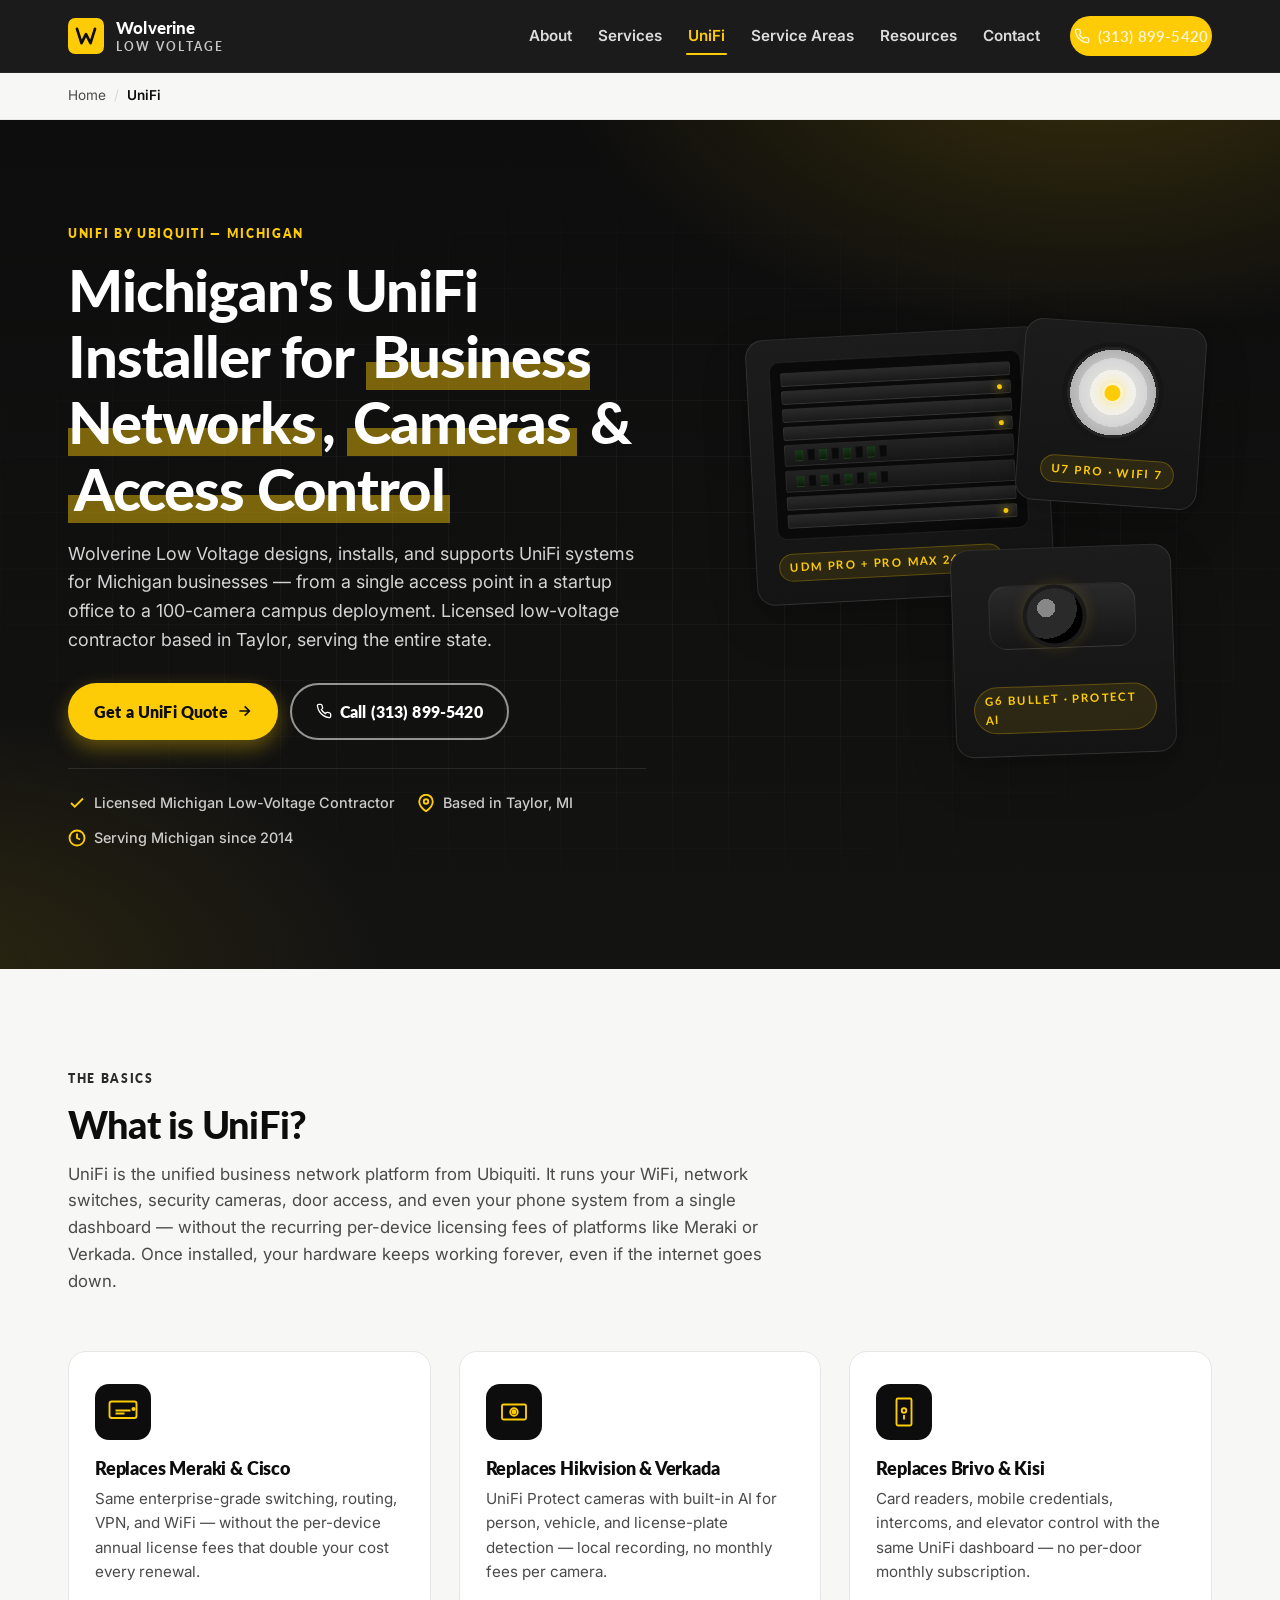
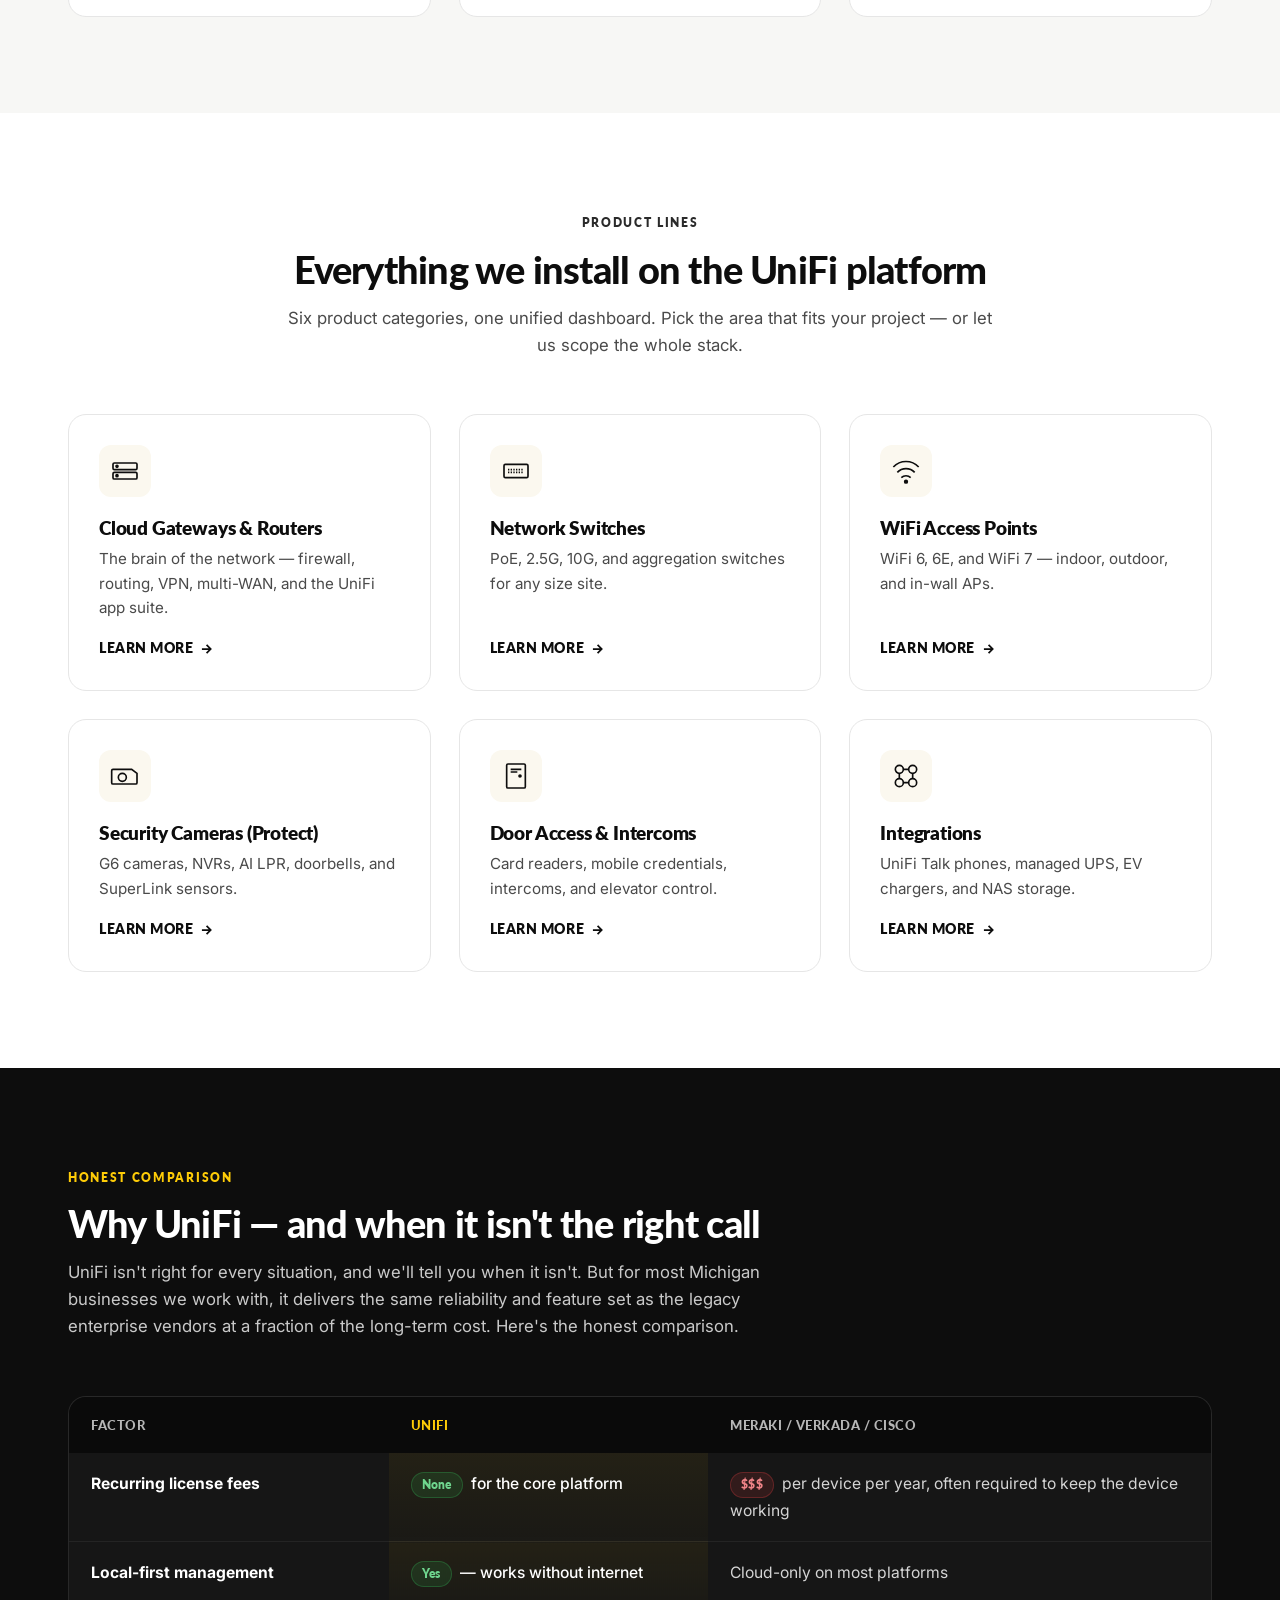
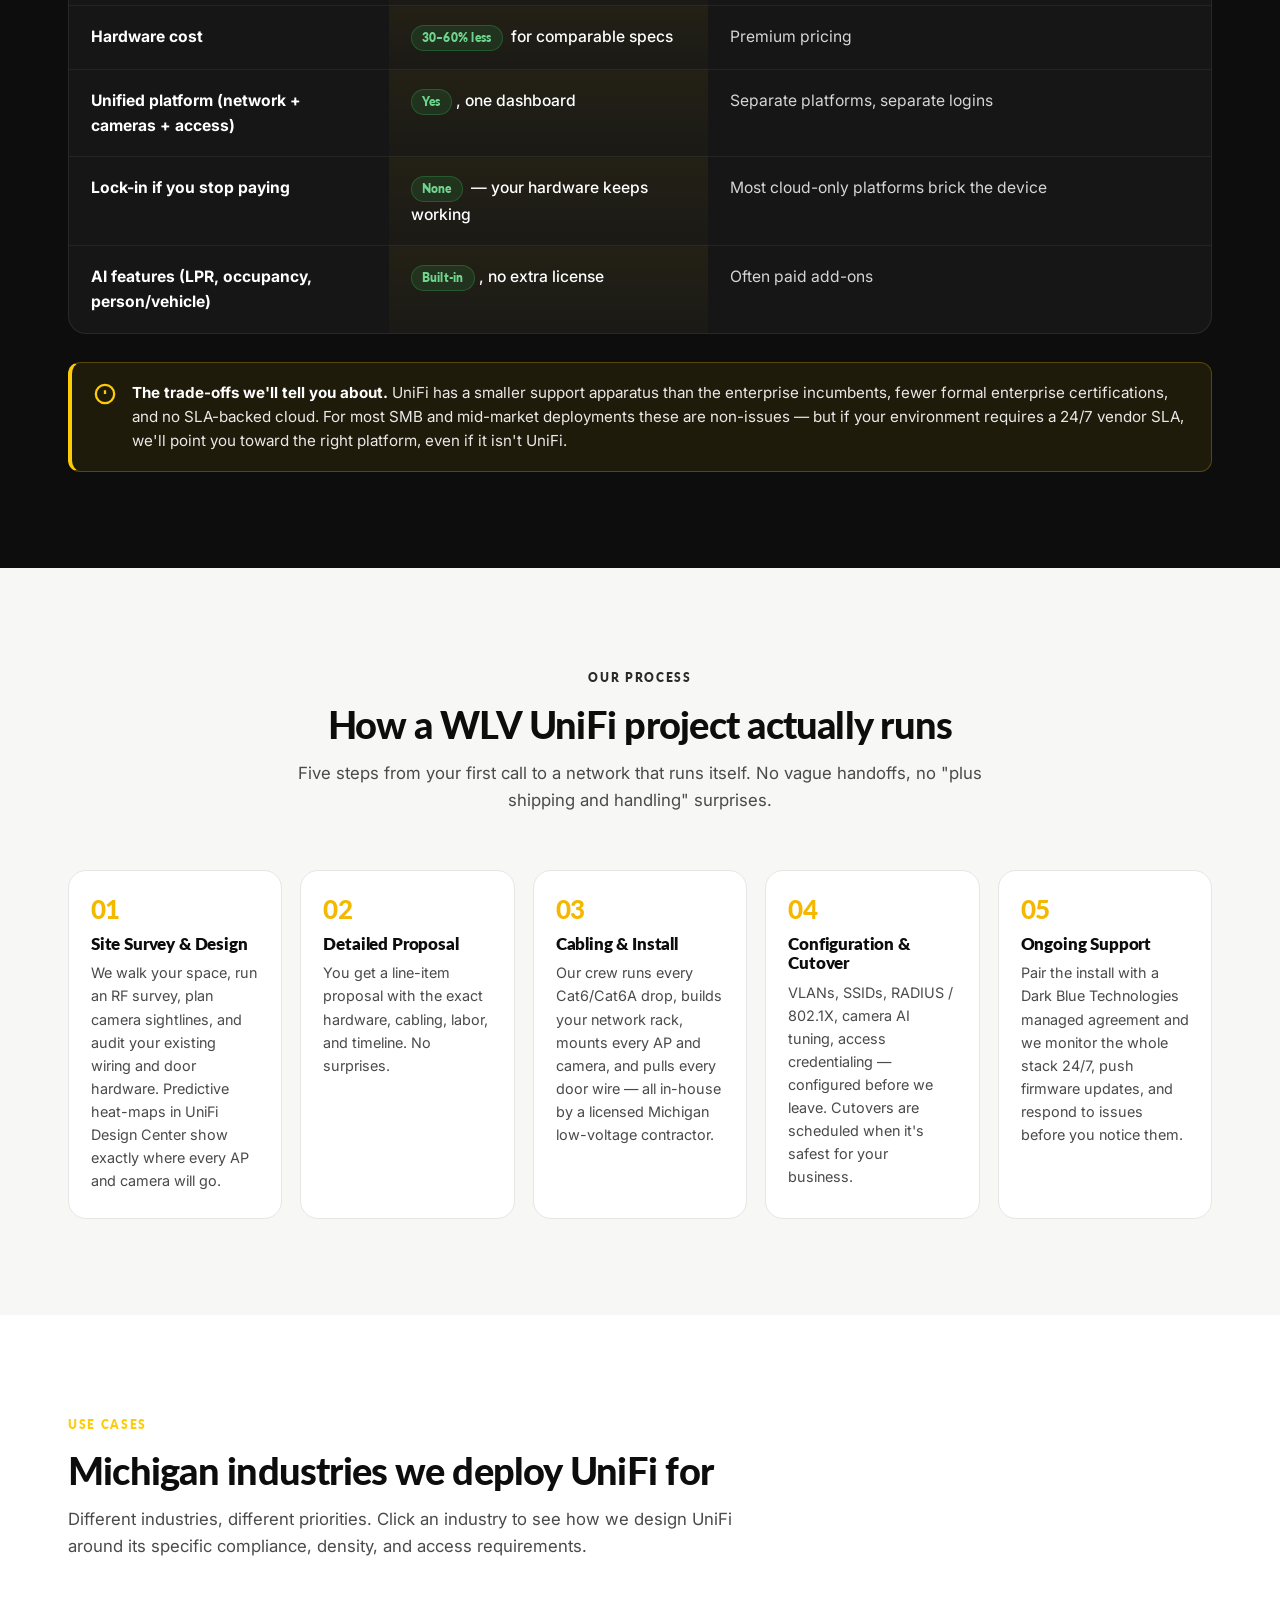
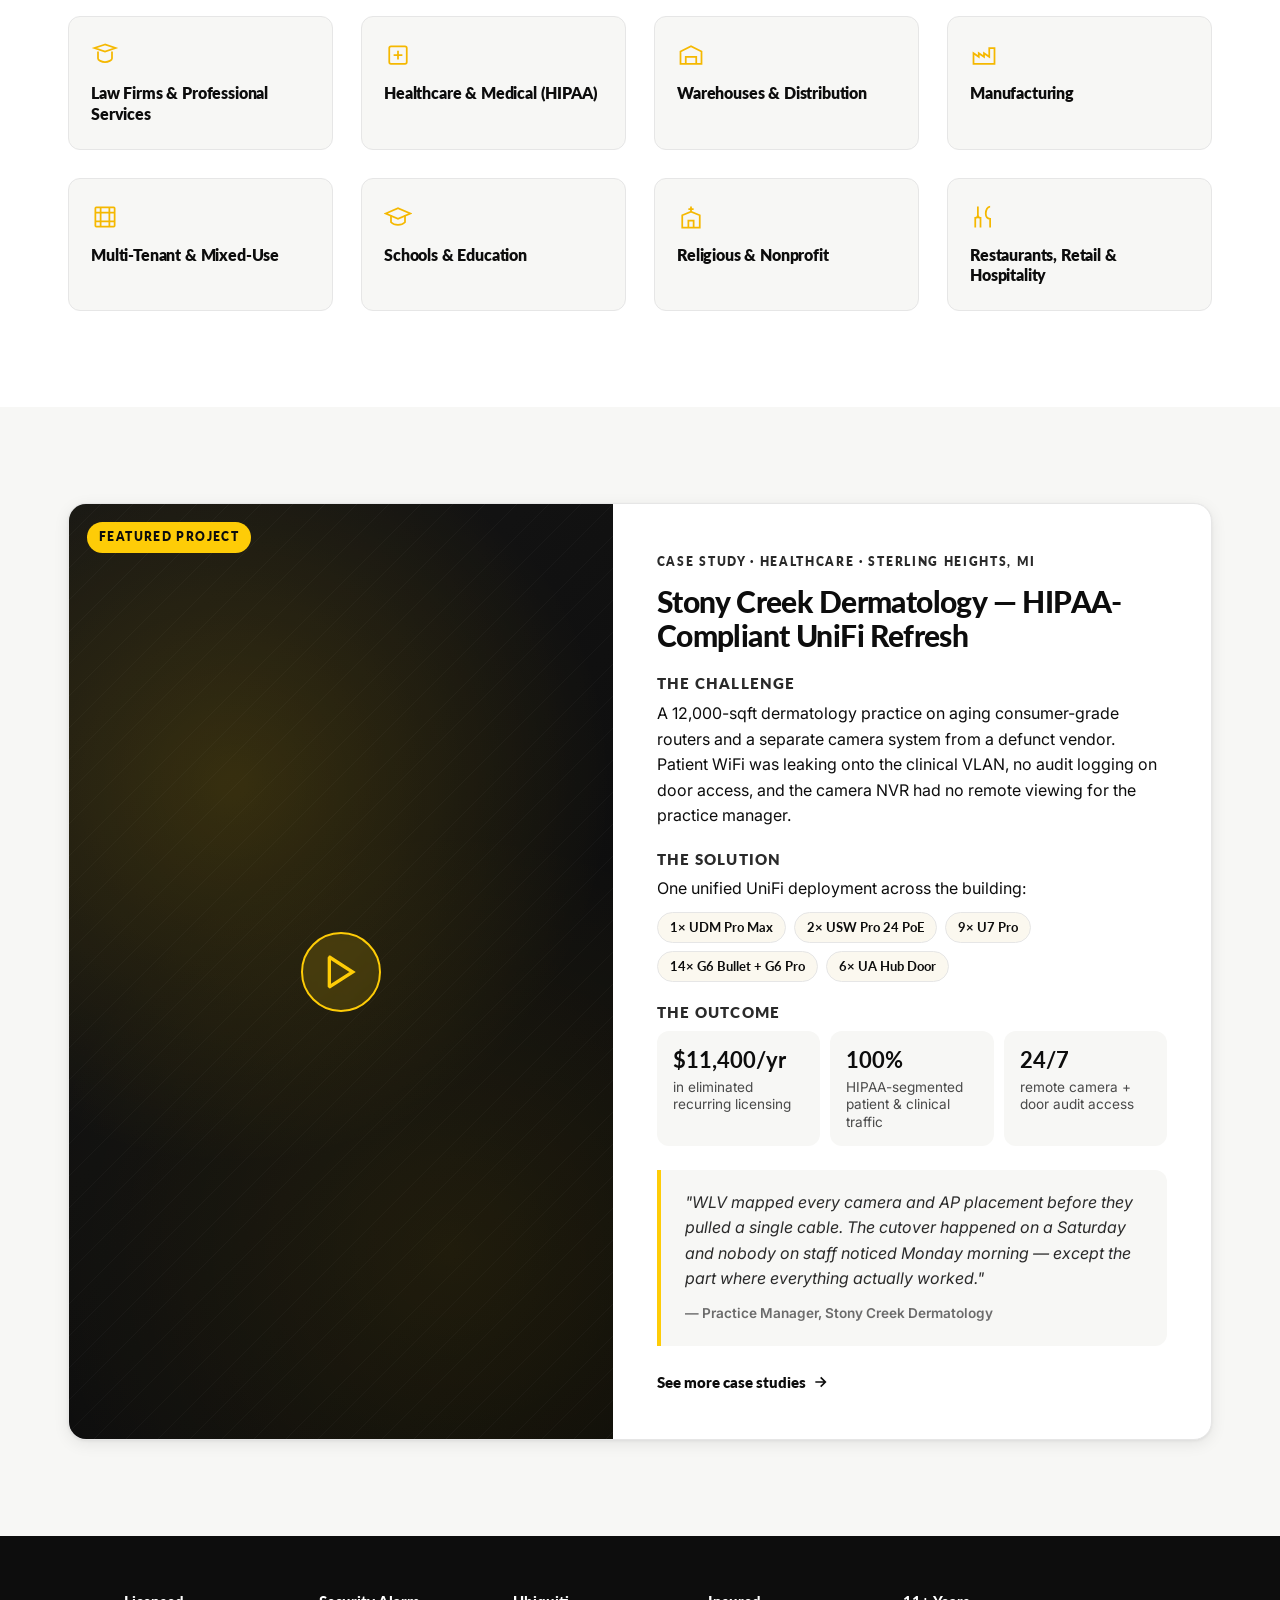
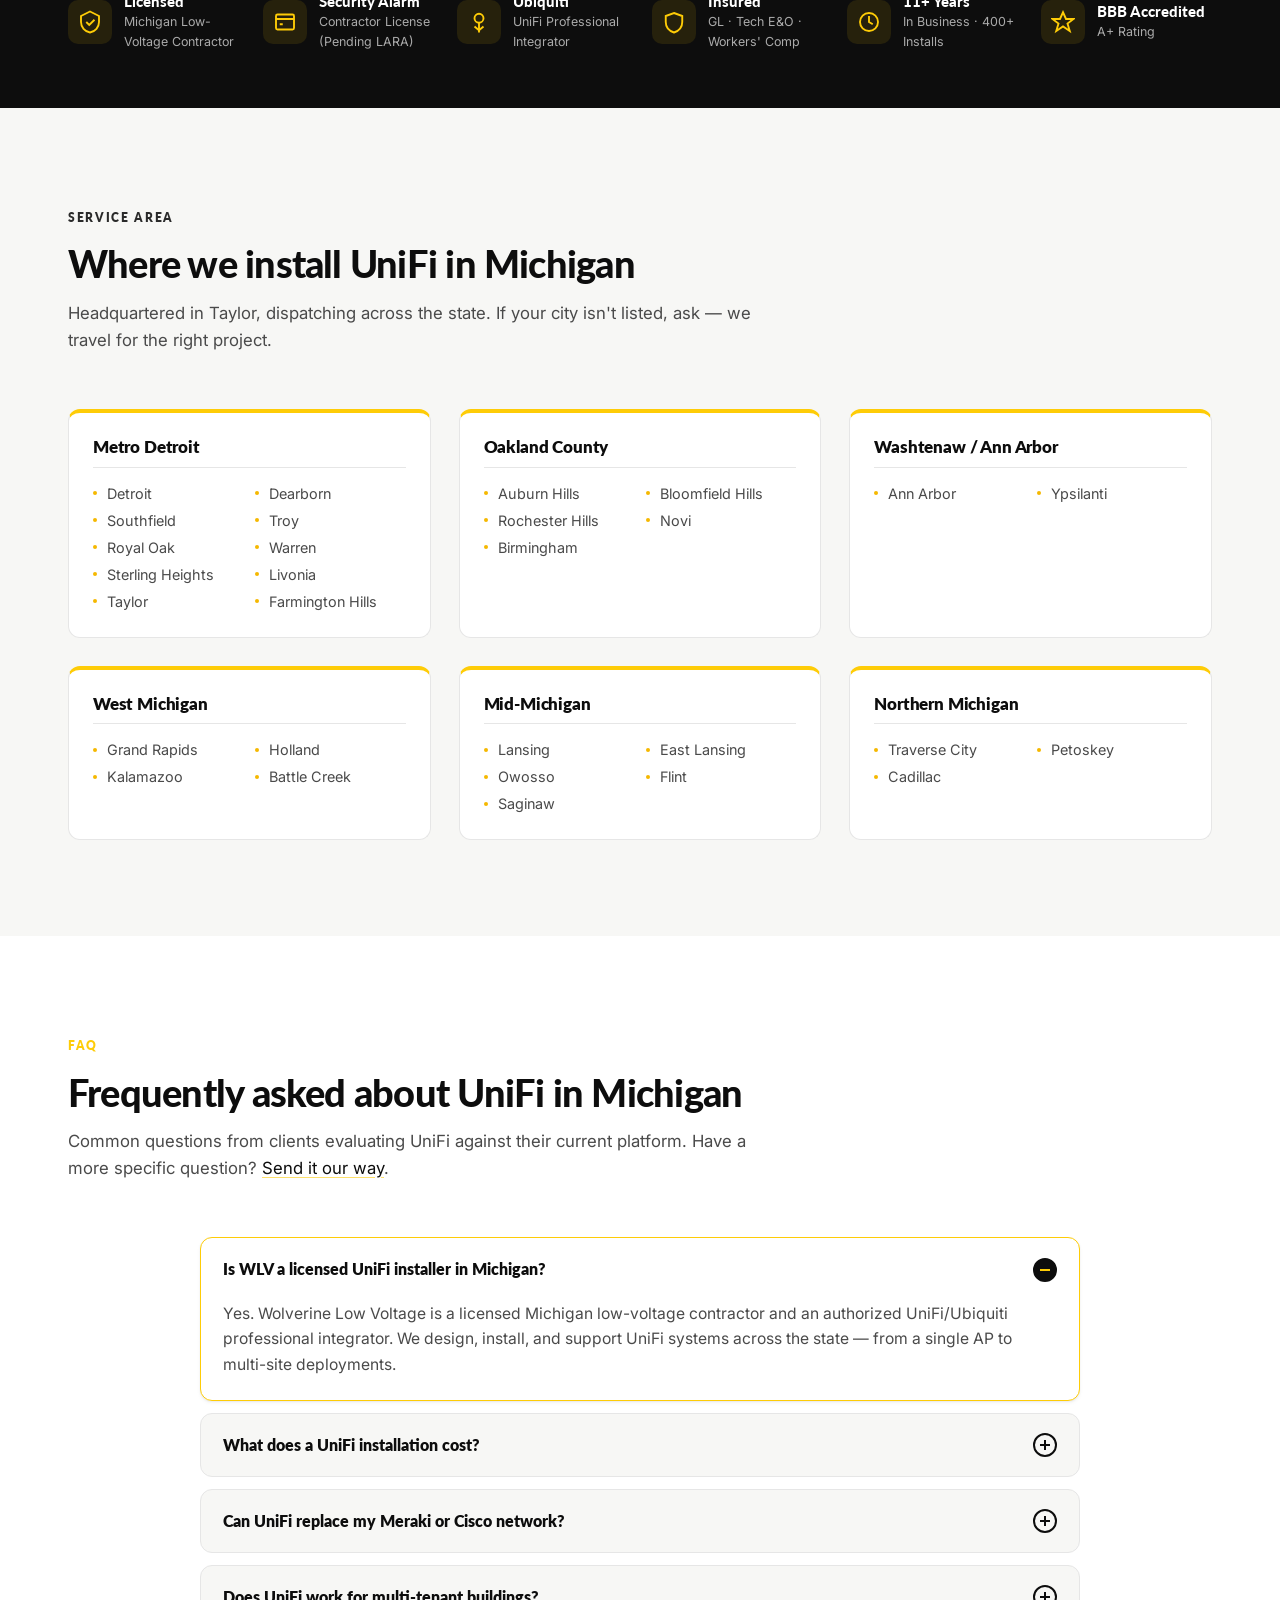
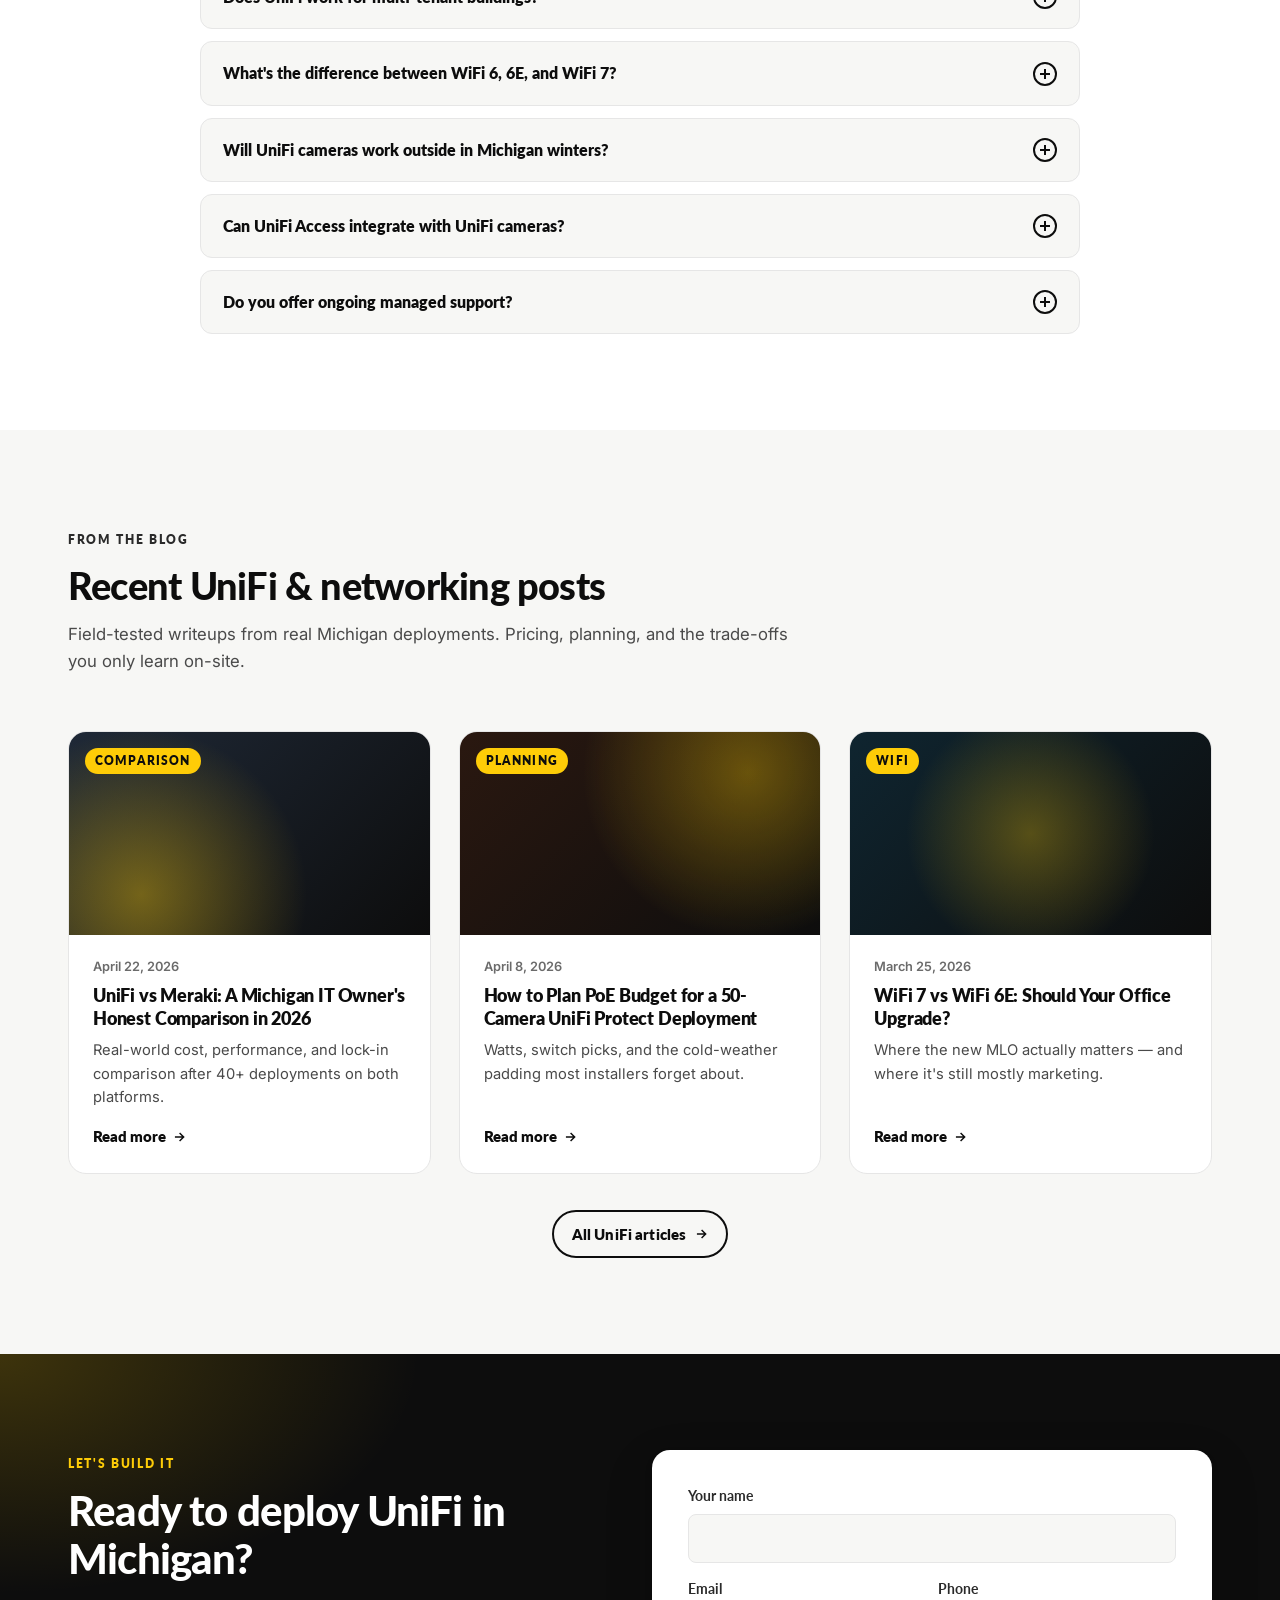
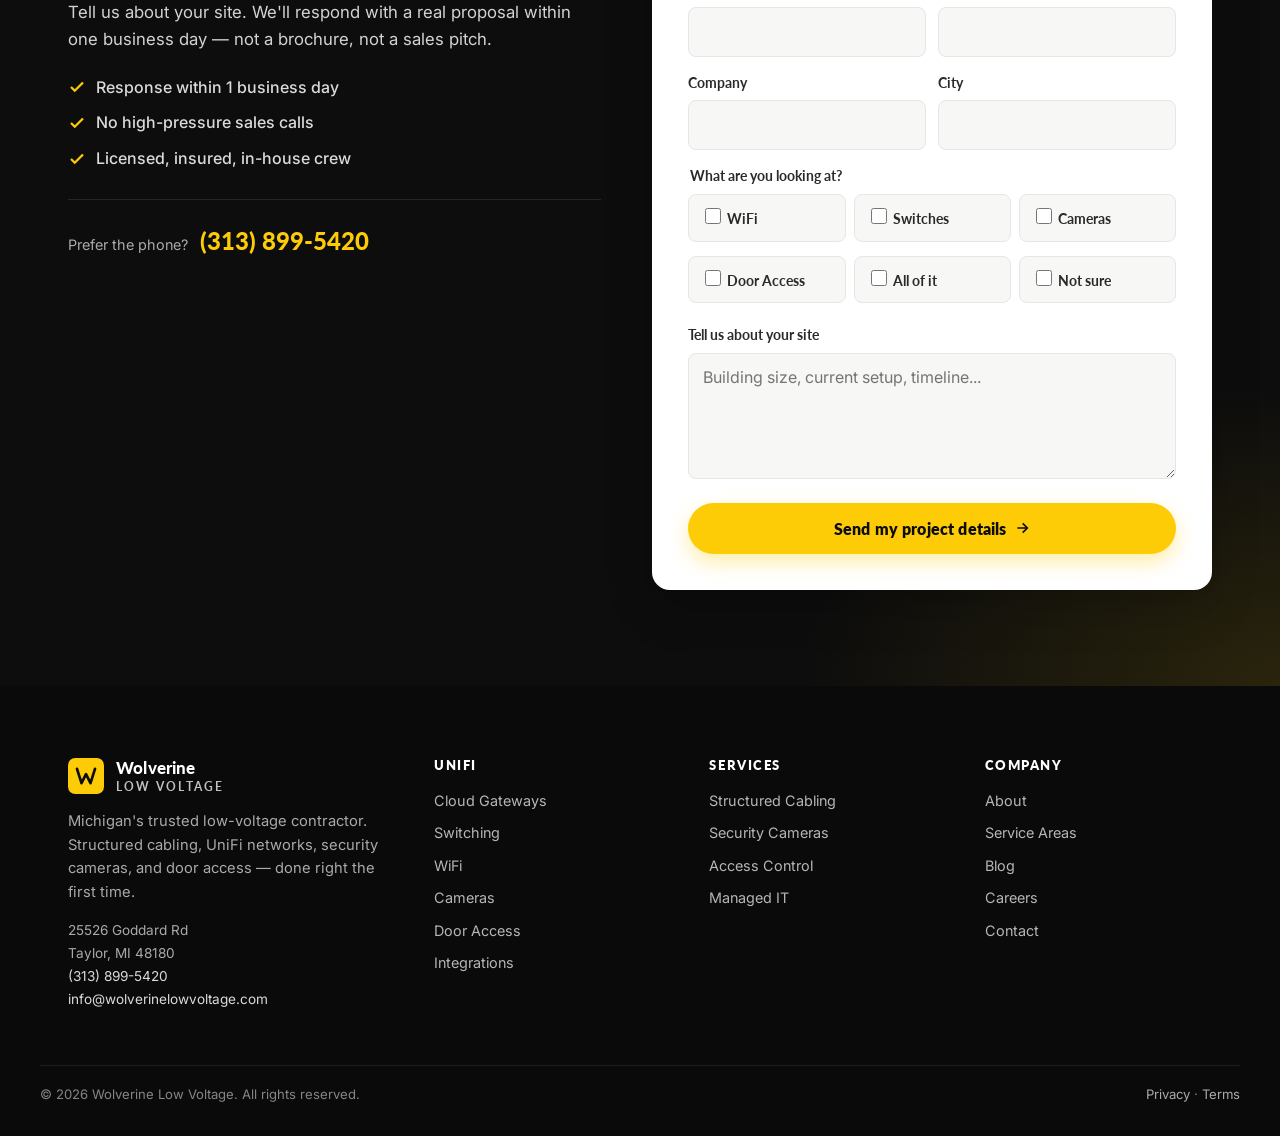
==== index.html @ 54f05508 "Initial commit: WLV UniFi hub page Static HTML/CSS/JS implementation of the /unifi/ hub page per Uni" ====
<!doctype html>
<html lang="en">
<head>
  <meta charset="utf-8" />
  <meta name="viewport" content="width=device-width, initial-scale=1" />
  <title>UniFi Installer in Michigan | Wolverine Low Voltage</title>
  <meta name="description" content="Licensed Michigan UniFi installer for business WiFi, network switches, security cameras, and door access. Design, install, and support across Detroit, Ann Arbor & beyond." />
  <link rel="canonical" href="https://wolverinelowvoltage.com/unifi/" />

  <meta property="og:title" content="UniFi Installer in Michigan | Wolverine Low Voltage" />
  <meta property="og:description" content="Licensed Michigan UniFi installer. Design, install, and support across the state." />
  <meta property="og:type" content="website" />
  <meta property="og:url" content="https://wolverinelowvoltage.com/unifi/" />
  <meta property="og:image" content="https://wolverinelowvoltage.com/unifi/assets/og-image.jpg" />

  <link rel="preconnect" href="https://fonts.googleapis.com" />
  <link rel="preconnect" href="https://fonts.gstatic.com" crossorigin />
  <link href="https://fonts.googleapis.com/css2?family=Lato:wght@400;700;900&family=Inter:wght@400;500;600;700&display=swap" rel="stylesheet" />

  <link rel="stylesheet" href="styles.css" />

  <!-- JSON-LD: LocalBusiness -->
  <script type="application/ld+json">
  {
    "@context": "https://schema.org",
    "@type": "Electrician",
    "name": "Wolverine Low Voltage",
    "image": "https://wolverinelowvoltage.com/unifi/assets/og-image.jpg",
    "url": "https://wolverinelowvoltage.com/unifi/",
    "telephone": "+1-313-899-5420",
    "priceRange": "$$",
    "address": {
      "@type": "PostalAddress",
      "streetAddress": "25526 Goddard Rd",
      "addressLocality": "Taylor",
      "addressRegion": "MI",
      "postalCode": "48180",
      "addressCountry": "US"
    },
    "areaServed": {
      "@type": "State",
      "name": "Michigan"
    },
    "openingHoursSpecification": [{
      "@type": "OpeningHoursSpecification",
      "dayOfWeek": ["Monday","Tuesday","Wednesday","Thursday","Friday"],
      "opens": "09:00",
      "closes": "17:00"
    }],
    "sameAs": [
      "https://www.facebook.com/wolverinelowvoltage",
      "https://www.linkedin.com/company/wolverine-low-voltage"
    ]
  }
  </script>

  <!-- JSON-LD: Service -->
  <script type="application/ld+json">
  {
    "@context": "https://schema.org",
    "@type": "Service",
    "serviceType": "UniFi Network Installation",
    "provider": { "@type": "Electrician", "name": "Wolverine Low Voltage" },
    "areaServed": { "@type": "State", "name": "Michigan" },
    "description": "Design, installation, and support of Ubiquiti UniFi networks, cameras, and door access for Michigan businesses."
  }
  </script>

  <!-- JSON-LD: BreadcrumbList -->
  <script type="application/ld+json">
  {
    "@context": "https://schema.org",
    "@type": "BreadcrumbList",
    "itemListElement": [
      { "@type": "ListItem", "position": 1, "name": "Home", "item": "https://wolverinelowvoltage.com/" },
      { "@type": "ListItem", "position": 2, "name": "UniFi", "item": "https://wolverinelowvoltage.com/unifi/" }
    ]
  }
  </script>

  <!-- JSON-LD: FAQPage -->
  <script type="application/ld+json">
  {
    "@context": "https://schema.org",
    "@type": "FAQPage",
    "mainEntity": [
      {
        "@type": "Question",
        "name": "Is WLV a licensed UniFi installer in Michigan?",
        "acceptedAnswer": { "@type": "Answer", "text": "Yes. Wolverine Low Voltage is a licensed Michigan low-voltage contractor and an authorized UniFi/Ubiquiti professional integrator. We design, install, and support UniFi systems across the state — from a single AP to multi-site deployments." }
      },
      {
        "@type": "Question",
        "name": "What does a UniFi installation cost?",
        "acceptedAnswer": { "@type": "Answer", "text": "Pricing depends on site size, cabling, and which UniFi product lines you need (WiFi, cameras, door access). Most small-office WiFi refreshes start around $4–8K installed; multi-camera Protect deployments run higher. We always provide a line-item proposal — no surprises." }
      },
      {
        "@type": "Question",
        "name": "Can UniFi replace my Meraki or Cisco network?",
        "acceptedAnswer": { "@type": "Answer", "text": "In most small-to-mid business environments, yes — and you eliminate recurring license fees in the process. We give an honest assessment first: if your environment is better served by Meraki or Cisco (very large enterprise, specific SLA needs), we'll tell you." }
      },
      {
        "@type": "Question",
        "name": "Does UniFi work for multi-tenant buildings?",
        "acceptedAnswer": { "@type": "Answer", "text": "Yes. UniFi supports VLAN-per-tenant, isolated WiFi networks per unit, and per-tenant billing/usage reporting. We've deployed it in mixed-use buildings, apartment complexes, and shared office spaces across Michigan." }
      },
      {
        "@type": "Question",
        "name": "What's the difference between WiFi 6, 6E, and WiFi 7?",
        "acceptedAnswer": { "@type": "Answer", "text": "WiFi 6 (802.11ax) is the modern baseline — fast, efficient, great range. WiFi 6E adds the 6 GHz band for less interference. WiFi 7 adds Multi-Link Operation and wider channels for very high throughput. For most offices, WiFi 6 or 6E hits the sweet spot today; WiFi 7 makes sense for high-density or future-proofing." }
      },
      {
        "@type": "Question",
        "name": "Will UniFi cameras work outside in Michigan winters?",
        "acceptedAnswer": { "@type": "Answer", "text": "Yes. UniFi Protect outdoor cameras (G6 Bullet, G6 Pro, AI Pro) are IP66/IP67 rated and operate well below freezing. We mount them with proper conduit and weatherproofing for Michigan conditions, and we factor cold-weather PoE budget into the design." }
      },
      {
        "@type": "Question",
        "name": "Can UniFi Access integrate with UniFi cameras?",
        "acceptedAnswer": { "@type": "Answer", "text": "Yes — that integration is one of the biggest reasons people choose the platform. A door unlock event can pull up the camera footage from that door automatically, all from the same dashboard, with no per-door monthly fee." }
      },
      {
        "@type": "Question",
        "name": "Do you offer ongoing managed support?",
        "acceptedAnswer": { "@type": "Answer", "text": "Yes. Through our managed services partner Dark Blue Technologies (DBT), we offer 24/7 monitoring, firmware management, and incident response. Most clients pair installation with a managed agreement so they never have to think about the network again." }
      }
    ]
  }
  </script>
</head>
<body>

  <!-- ============ HEADER / NAV ============ -->
  <header class="site-header">
    <div class="container header-inner">
      <a href="/" class="brand" aria-label="Wolverine Low Voltage home">
        <span class="brand-mark" aria-hidden="true">
          <svg viewBox="0 0 40 40" width="36" height="36" fill="none">
            <rect width="40" height="40" rx="8" fill="#fecc07"/>
            <path d="M10 12l5 16 5-10 5 10 5-16" stroke="#0d0d0d" stroke-width="3" stroke-linecap="round" stroke-linejoin="round"/>
          </svg>
        </span>
        <span class="brand-text">
          <strong>Wolverine</strong>
          <span>Low Voltage</span>
        </span>
      </a>

      <button class="nav-toggle" aria-label="Open menu" aria-expanded="false">
        <span></span><span></span><span></span>
      </button>

      <nav class="primary-nav" aria-label="Primary">
        <ul>
          <li><a href="/about/">About</a></li>
          <li><a href="/services/">Services</a></li>
          <li><a href="/unifi/" class="is-current" aria-current="page">UniFi</a></li>
          <li><a href="/service-areas/">Service Areas</a></li>
          <li><a href="/resources/">Resources</a></li>
          <li><a href="/contact/">Contact</a></li>
        </ul>
        <a href="tel:+13138995420" class="btn btn-phone">
          <svg width="16" height="16" viewBox="0 0 24 24" fill="none" stroke="currentColor" stroke-width="2"><path d="M22 16.92v3a2 2 0 0 1-2.18 2 19.79 19.79 0 0 1-8.63-3.07 19.5 19.5 0 0 1-6-6 19.79 19.79 0 0 1-3.07-8.67A2 2 0 0 1 4.11 2h3a2 2 0 0 1 2 1.72 12.84 12.84 0 0 0 .7 2.81 2 2 0 0 1-.45 2.11L8.09 9.91a16 16 0 0 0 6 6l1.27-1.27a2 2 0 0 1 2.11-.45 12.84 12.84 0 0 0 2.81.7A2 2 0 0 1 22 16.92z"/></svg>
          (313) 899-5420
        </a>
      </nav>
    </div>
  </header>

  <!-- ============ BREADCRUMBS ============ -->
  <nav class="breadcrumbs" aria-label="Breadcrumb">
    <div class="container">
      <ol>
        <li><a href="/">Home</a></li>
        <li aria-current="page">UniFi</li>
      </ol>
    </div>
  </nav>

  <!-- ============ SECTION 1 — HERO ============ -->
  <section class="hero">
    <div class="hero-bg" aria-hidden="true"></div>
    <div class="container hero-grid">
      <div class="hero-copy">
        <span class="eyebrow">UniFi by Ubiquiti — Michigan</span>
        <h1>Michigan's UniFi Installer for <span class="hl">Business Networks</span>, <span class="hl">Cameras</span> &amp; <span class="hl">Access Control</span></h1>
        <p class="lead">Wolverine Low Voltage designs, installs, and supports UniFi systems for Michigan businesses — from a single access point in a startup office to a 100-camera campus deployment. Licensed low-voltage contractor based in Taylor, serving the entire state.</p>
        <div class="hero-ctas">
          <a href="#final-cta" class="btn btn-primary btn-lg">Get a UniFi Quote
            <svg width="16" height="16" viewBox="0 0 24 24" fill="none" stroke="currentColor" stroke-width="2.5"><path d="M5 12h14M13 5l7 7-7 7"/></svg>
          </a>
          <a href="tel:+13138995420" class="btn btn-outline btn-lg">
            <svg width="16" height="16" viewBox="0 0 24 24" fill="none" stroke="currentColor" stroke-width="2"><path d="M22 16.92v3a2 2 0 0 1-2.18 2 19.79 19.79 0 0 1-8.63-3.07 19.5 19.5 0 0 1-6-6 19.79 19.79 0 0 1-3.07-8.67A2 2 0 0 1 4.11 2h3a2 2 0 0 1 2 1.72 12.84 12.84 0 0 0 .7 2.81 2 2 0 0 1-.45 2.11L8.09 9.91a16 16 0 0 0 6 6l1.27-1.27a2 2 0 0 1 2.11-.45 12.84 12.84 0 0 0 2.81.7A2 2 0 0 1 22 16.92z"/></svg>
            Call (313) 899-5420
          </a>
        </div>
        <ul class="trust-strip" role="list">
          <li>
            <svg width="18" height="18" viewBox="0 0 24 24" fill="none" stroke="currentColor" stroke-width="2.5"><path d="M20 6L9 17l-5-5"/></svg>
            Licensed Michigan Low-Voltage Contractor
          </li>
          <li>
            <svg width="18" height="18" viewBox="0 0 24 24" fill="none" stroke="currentColor" stroke-width="2.5"><path d="M21 10c0 7-9 13-9 13s-9-6-9-13a9 9 0 0 1 18 0z"/><circle cx="12" cy="10" r="3"/></svg>
            Based in Taylor, MI
          </li>
          <li>
            <svg width="18" height="18" viewBox="0 0 24 24" fill="none" stroke="currentColor" stroke-width="2.5"><circle cx="12" cy="12" r="10"/><polyline points="12 6 12 12 16 14"/></svg>
            Serving Michigan since 2014
          </li>
        </ul>
      </div>

      <div class="hero-art" aria-hidden="true">
        <div class="hero-art-card hero-art-card--main">
          <div class="hero-art-rack">
            <div class="rack-unit"></div>
            <div class="rack-unit rack-unit--lit"></div>
            <div class="rack-unit"></div>
            <div class="rack-unit rack-unit--lit"></div>
            <div class="rack-unit rack-unit--switch">
              <span></span><span></span><span></span><span></span><span></span><span></span><span></span><span></span>
            </div>
            <div class="rack-unit rack-unit--switch">
              <span></span><span></span><span></span><span></span><span></span><span></span><span></span><span></span>
            </div>
            <div class="rack-unit"></div>
            <div class="rack-unit rack-unit--lit"></div>
          </div>
          <span class="hero-art-tag">UDM Pro + Pro Max 24 PoE</span>
        </div>
        <div class="hero-art-card hero-art-card--ap">
          <div class="ap-disc">
            <span class="ap-led"></span>
          </div>
          <span class="hero-art-tag">U7 Pro · WiFi 7</span>
        </div>
        <div class="hero-art-card hero-art-card--cam">
          <div class="cam">
            <div class="cam-body"></div>
            <div class="cam-lens"></div>
          </div>
          <span class="hero-art-tag">G6 Bullet · Protect AI</span>
        </div>
      </div>
    </div>
  </section>

  <!-- ============ SECTION 2 — WHAT IS UNIFI? ============ -->
  <section class="explainer">
    <div class="container">
      <div class="section-head">
        <span class="eyebrow eyebrow-dark">The basics</span>
        <h2>What is UniFi?</h2>
        <p class="section-lead">UniFi is the unified business network platform from Ubiquiti. It runs your WiFi, network switches, security cameras, door access, and even your phone system from a single dashboard — without the recurring per-device licensing fees of platforms like Meraki or Verkada. Once installed, your hardware keeps working forever, even if the internet goes down.</p>
      </div>

      <ul class="replaces-grid" role="list">
        <li class="replaces-card">
          <div class="replaces-icon">
            <svg viewBox="0 0 48 48" width="36" height="36" fill="none" stroke="currentColor" stroke-width="2.5"><rect x="6" y="10" width="36" height="22" rx="3"/><path d="M14 22h20M14 26h12"/><circle cx="38" cy="20" r="1.5" fill="currentColor"/></svg>
          </div>
          <h3>Replaces Meraki &amp; Cisco</h3>
          <p>Same enterprise-grade switching, routing, VPN, and WiFi — without the per-device annual license fees that double your cost every renewal.</p>
        </li>
        <li class="replaces-card">
          <div class="replaces-icon">
            <svg viewBox="0 0 48 48" width="36" height="36" fill="none" stroke="currentColor" stroke-width="2.5"><rect x="8" y="14" width="32" height="20" rx="2"/><circle cx="24" cy="24" r="5"/><circle cx="24" cy="24" r="2" fill="currentColor"/></svg>
          </div>
          <h3>Replaces Hikvision &amp; Verkada</h3>
          <p>UniFi Protect cameras with built-in AI for person, vehicle, and license-plate detection — local recording, no monthly fees per camera.</p>
        </li>
        <li class="replaces-card">
          <div class="replaces-icon">
            <svg viewBox="0 0 48 48" width="36" height="36" fill="none" stroke="currentColor" stroke-width="2.5"><rect x="14" y="6" width="20" height="36" rx="2"/><circle cx="24" cy="22" r="3"/><path d="M24 28v6"/></svg>
          </div>
          <h3>Replaces Brivo &amp; Kisi</h3>
          <p>Card readers, mobile credentials, intercoms, and elevator control with the same UniFi dashboard — no per-door monthly subscription.</p>
        </li>
      </ul>
    </div>
  </section>

  <!-- ============ SECTION 3 — PRODUCT CATEGORY GRID ============ -->
  <section class="categories">
    <div class="container">
      <div class="section-head section-head--center">
        <span class="eyebrow eyebrow-dark">Product lines</span>
        <h2>Everything we install on the UniFi platform</h2>
        <p class="section-lead">Six product categories, one unified dashboard. Pick the area that fits your project — or let us scope the whole stack.</p>
      </div>

      <div class="category-grid">
        <a href="/unifi/cloud-gateways/" class="category-card">
          <div class="category-icon">
            <svg viewBox="0 0 48 48" width="32" height="32" fill="none" stroke="currentColor" stroke-width="2.5"><rect x="6" y="12" width="36" height="10" rx="2"/><rect x="6" y="26" width="36" height="10" rx="2"/><circle cx="12" cy="17" r="1.5" fill="currentColor"/><circle cx="12" cy="31" r="1.5" fill="currentColor"/></svg>
          </div>
          <h3>Cloud Gateways &amp; Routers</h3>
          <p>The brain of the network — firewall, routing, VPN, multi-WAN, and the UniFi app suite.</p>
          <span class="card-link">Learn more <svg width="14" height="14" viewBox="0 0 24 24" fill="none" stroke="currentColor" stroke-width="3"><path d="M5 12h14M13 5l7 7-7 7"/></svg></span>
        </a>

        <a href="/unifi/switching/" class="category-card">
          <div class="category-icon">
            <svg viewBox="0 0 48 48" width="32" height="32" fill="none" stroke="currentColor" stroke-width="2.5"><rect x="6" y="14" width="36" height="20" rx="2"/><path d="M12 22h2M16 22h2M20 22h2M24 22h2M28 22h2M32 22h2M12 26h2M16 26h2M20 26h2M24 26h2M28 26h2M32 26h2"/></svg>
          </div>
          <h3>Network Switches</h3>
          <p>PoE, 2.5G, 10G, and aggregation switches for any size site.</p>
          <span class="card-link">Learn more <svg width="14" height="14" viewBox="0 0 24 24" fill="none" stroke="currentColor" stroke-width="3"><path d="M5 12h14M13 5l7 7-7 7"/></svg></span>
        </a>

        <a href="/unifi/wifi/" class="category-card">
          <div class="category-icon">
            <svg viewBox="0 0 48 48" width="32" height="32" fill="none" stroke="currentColor" stroke-width="2.5"><path d="M5 18a26 26 0 0 1 38 0"/><path d="M11 26a18 18 0 0 1 26 0"/><path d="M17 34a10 10 0 0 1 14 0"/><circle cx="24" cy="40" r="2" fill="currentColor"/></svg>
          </div>
          <h3>WiFi Access Points</h3>
          <p>WiFi 6, 6E, and WiFi 7 — indoor, outdoor, and in-wall APs.</p>
          <span class="card-link">Learn more <svg width="14" height="14" viewBox="0 0 24 24" fill="none" stroke="currentColor" stroke-width="3"><path d="M5 12h14M13 5l7 7-7 7"/></svg></span>
        </a>

        <a href="/unifi/cameras/" class="category-card">
          <div class="category-icon">
            <svg viewBox="0 0 48 48" width="32" height="32" fill="none" stroke="currentColor" stroke-width="2.5"><path d="M6 14h28l8 6v14a2 2 0 0 1-2 2H6a2 2 0 0 1-2-2V16a2 2 0 0 1 2-2z"/><circle cx="20" cy="26" r="6"/></svg>
          </div>
          <h3>Security Cameras (Protect)</h3>
          <p>G6 cameras, NVRs, AI LPR, doorbells, and SuperLink sensors.</p>
          <span class="card-link">Learn more <svg width="14" height="14" viewBox="0 0 24 24" fill="none" stroke="currentColor" stroke-width="3"><path d="M5 12h14M13 5l7 7-7 7"/></svg></span>
        </a>

        <a href="/unifi/door-access/" class="category-card">
          <div class="category-icon">
            <svg viewBox="0 0 48 48" width="32" height="32" fill="none" stroke="currentColor" stroke-width="2.5"><rect x="10" y="6" width="28" height="36" rx="2"/><circle cx="30" cy="24" r="1.5" fill="currentColor"/><path d="M16 14h16M16 18h10"/></svg>
          </div>
          <h3>Door Access &amp; Intercoms</h3>
          <p>Card readers, mobile credentials, intercoms, and elevator control.</p>
          <span class="card-link">Learn more <svg width="14" height="14" viewBox="0 0 24 24" fill="none" stroke="currentColor" stroke-width="3"><path d="M5 12h14M13 5l7 7-7 7"/></svg></span>
        </a>

        <a href="/unifi/integrations/" class="category-card">
          <div class="category-icon">
            <svg viewBox="0 0 48 48" width="32" height="32" fill="none" stroke="currentColor" stroke-width="2.5"><circle cx="14" cy="14" r="6"/><circle cx="34" cy="14" r="6"/><circle cx="14" cy="34" r="6"/><circle cx="34" cy="34" r="6"/><path d="M20 14h8M14 20v8M34 20v8M20 34h8"/></svg>
          </div>
          <h3>Integrations</h3>
          <p>UniFi Talk phones, managed UPS, EV chargers, and NAS storage.</p>
          <span class="card-link">Learn more <svg width="14" height="14" viewBox="0 0 24 24" fill="none" stroke="currentColor" stroke-width="3"><path d="M5 12h14M13 5l7 7-7 7"/></svg></span>
        </a>
      </div>
    </div>
  </section>

  <!-- ============ SECTION 4 — WHY UNIFI ============ -->
  <section class="comparison">
    <div class="container">
      <div class="section-head">
        <span class="eyebrow">Honest comparison</span>
        <h2>Why UniFi — and when it isn't the right call</h2>
        <p class="section-lead">UniFi isn't right for every situation, and we'll tell you when it isn't. But for most Michigan businesses we work with, it delivers the same reliability and feature set as the legacy enterprise vendors at a fraction of the long-term cost. Here's the honest comparison.</p>
      </div>

      <div class="comparison-table-wrap">
        <table class="comparison-table">
          <thead>
            <tr>
              <th scope="col">Factor</th>
              <th scope="col" class="th-unifi">UniFi</th>
              <th scope="col">Meraki / Verkada / Cisco</th>
            </tr>
          </thead>
          <tbody>
            <tr>
              <th scope="row">Recurring license fees</th>
              <td class="td-unifi"><span class="pill pill-good">None</span> for the core platform</td>
              <td><span class="pill pill-bad">$$$</span> per device per year, often required to keep the device working</td>
            </tr>
            <tr>
              <th scope="row">Local-first management</th>
              <td class="td-unifi"><span class="pill pill-good">Yes</span> — works without internet</td>
              <td>Cloud-only on most platforms</td>
            </tr>
            <tr>
              <th scope="row">Hardware cost</th>
              <td class="td-unifi"><span class="pill pill-good">30–60% less</span> for comparable specs</td>
              <td>Premium pricing</td>
            </tr>
            <tr>
              <th scope="row">Unified platform (network + cameras + access)</th>
              <td class="td-unifi"><span class="pill pill-good">Yes</span>, one dashboard</td>
              <td>Separate platforms, separate logins</td>
            </tr>
            <tr>
              <th scope="row">Lock-in if you stop paying</th>
              <td class="td-unifi"><span class="pill pill-good">None</span> — your hardware keeps working</td>
              <td>Most cloud-only platforms brick the device</td>
            </tr>
            <tr>
              <th scope="row">AI features (LPR, occupancy, person/vehicle)</th>
              <td class="td-unifi"><span class="pill pill-good">Built-in</span>, no extra license</td>
              <td>Often paid add-ons</td>
            </tr>
          </tbody>
        </table>
      </div>

      <aside class="callout">
        <svg width="22" height="22" viewBox="0 0 24 24" fill="none" stroke="currentColor" stroke-width="2.5"><circle cx="12" cy="12" r="10"/><path d="M12 8v4M12 16h.01"/></svg>
        <p><strong>The trade-offs we'll tell you about.</strong> UniFi has a smaller support apparatus than the enterprise incumbents, fewer formal enterprise certifications, and no SLA-backed cloud. For most SMB and mid-market deployments these are non-issues — but if your environment requires a 24/7 vendor SLA, we'll point you toward the right platform, even if it isn't UniFi.</p>
      </aside>
    </div>
  </section>

  <!-- ============ SECTION 5 — WHAT WLV DOES ============ -->
  <section class="process">
    <div class="container">
      <div class="section-head section-head--center">
        <span class="eyebrow eyebrow-dark">Our process</span>
        <h2>How a WLV UniFi project actually runs</h2>
        <p class="section-lead">Five steps from your first call to a network that runs itself. No vague handoffs, no "plus shipping and handling" surprises.</p>
      </div>

      <ol class="process-steps">
        <li class="process-step">
          <div class="step-num">01</div>
          <h3>Site Survey &amp; Design</h3>
          <p>We walk your space, run an RF survey, plan camera sightlines, and audit your existing wiring and door hardware. Predictive heat-maps in UniFi Design Center show exactly where every AP and camera will go.</p>
        </li>
        <li class="process-step">
          <div class="step-num">02</div>
          <h3>Detailed Proposal</h3>
          <p>You get a line-item proposal with the exact hardware, cabling, labor, and timeline. No surprises.</p>
        </li>
        <li class="process-step">
          <div class="step-num">03</div>
          <h3>Cabling &amp; Install</h3>
          <p>Our crew runs every Cat6/Cat6A drop, builds your network rack, mounts every AP and camera, and pulls every door wire — all in-house by a licensed Michigan low-voltage contractor.</p>
        </li>
        <li class="process-step">
          <div class="step-num">04</div>
          <h3>Configuration &amp; Cutover</h3>
          <p>VLANs, SSIDs, RADIUS / 802.1X, camera AI tuning, access credentialing — configured before we leave. Cutovers are scheduled when it's safest for your business.</p>
        </li>
        <li class="process-step">
          <div class="step-num">05</div>
          <h3>Ongoing Support</h3>
          <p>Pair the install with a Dark Blue Technologies managed agreement and we monitor the whole stack 24/7, push firmware updates, and respond to issues before you notice them.</p>
        </li>
      </ol>
    </div>
  </section>

  <!-- ============ SECTION 6 — INDUSTRIES ============ -->
  <section class="industries">
    <div class="container">
      <div class="section-head">
        <span class="eyebrow">Use cases</span>
        <h2>Michigan industries we deploy UniFi for</h2>
        <p class="section-lead">Different industries, different priorities. Click an industry to see how we design UniFi around its specific compliance, density, and access requirements.</p>
      </div>

      <div class="industry-grid">
        <a href="/unifi/use-cases/law-firm-network-michigan/" class="industry-card">
          <svg viewBox="0 0 32 32" width="28" height="28" fill="none" stroke="currentColor" stroke-width="2"><path d="M16 4l-12 4 12 4 12-4-12-4zM8 12v8c0 2 4 4 8 4s8-2 8-4v-8"/></svg>
          <h3>Law Firms &amp; Professional Services</h3>
        </a>
        <a href="/unifi/use-cases/medical-office-network-michigan/" class="industry-card">
          <svg viewBox="0 0 32 32" width="28" height="28" fill="none" stroke="currentColor" stroke-width="2"><rect x="6" y="6" width="20" height="20" rx="2"/><path d="M16 11v10M11 16h10"/></svg>
          <h3>Healthcare &amp; Medical (HIPAA)</h3>
        </a>
        <a href="/unifi/use-cases/warehouse-wifi-michigan/" class="industry-card">
          <svg viewBox="0 0 32 32" width="28" height="28" fill="none" stroke="currentColor" stroke-width="2"><path d="M4 12l12-6 12 6v14H4z"/><path d="M10 26v-8h12v8"/></svg>
          <h3>Warehouses &amp; Distribution</h3>
        </a>
        <a href="/unifi/use-cases/manufacturing-network-michigan/" class="industry-card">
          <svg viewBox="0 0 32 32" width="28" height="28" fill="none" stroke="currentColor" stroke-width="2"><path d="M4 26V14l6 4V14l6 4V14l6 4V8h6v18z"/></svg>
          <h3>Manufacturing</h3>
        </a>
        <a href="/unifi/use-cases/multi-tenant-network-michigan/" class="industry-card">
          <svg viewBox="0 0 32 32" width="28" height="28" fill="none" stroke="currentColor" stroke-width="2"><rect x="5" y="5" width="22" height="22" rx="1"/><path d="M11 5v22M21 5v22M5 11h22M5 21h22"/></svg>
          <h3>Multi-Tenant &amp; Mixed-Use</h3>
        </a>
        <a href="/unifi/use-cases/school-network-michigan/" class="industry-card">
          <svg viewBox="0 0 32 32" width="28" height="28" fill="none" stroke="currentColor" stroke-width="2"><path d="M2 12l14-6 14 6-14 6z"/><path d="M8 14v8c2 2 5 3 8 3s6-1 8-3v-8"/></svg>
          <h3>Schools &amp; Education</h3>
        </a>
        <a href="/unifi/use-cases/church-network-michigan/" class="industry-card">
          <svg viewBox="0 0 32 32" width="28" height="28" fill="none" stroke="currentColor" stroke-width="2"><path d="M16 4v6M13 7h6M6 14l10-4 10 4v14H6z"/><path d="M13 28v-8h6v8"/></svg>
          <h3>Religious &amp; Nonprofit</h3>
        </a>
        <a href="/unifi/use-cases/restaurant-wifi-michigan/" class="industry-card">
          <svg viewBox="0 0 32 32" width="28" height="28" fill="none" stroke="currentColor" stroke-width="2"><path d="M9 4v10a3 3 0 0 1-3 3v11M9 4v10a3 3 0 0 0 3 3v11M23 4c-3 0-5 4-5 8s2 6 5 6v10"/></svg>
          <h3>Restaurants, Retail &amp; Hospitality</h3>
        </a>
      </div>
    </div>
  </section>

  <!-- ============ SECTION 7 — CASE STUDY ============ -->
  <section class="case-study">
    <div class="container">
      <div class="case-study-card">
        <div class="case-study-photo" aria-hidden="true">
          <div class="cs-photo-pattern"></div>
          <div class="cs-photo-overlay">
            <svg width="48" height="48" viewBox="0 0 24 24" fill="none" stroke="#fecc07" stroke-width="2"><polygon points="5 3 19 12 5 21 5 3"/></svg>
          </div>
          <span class="cs-badge">Featured Project</span>
        </div>

        <div class="case-study-body">
          <span class="eyebrow eyebrow-dark">Case Study · Healthcare · Sterling Heights, MI</span>
          <h2>Stony Creek Dermatology — HIPAA-Compliant UniFi Refresh</h2>

          <div class="cs-section">
            <h4>The Challenge</h4>
            <p>A 12,000-sqft dermatology practice on aging consumer-grade routers and a separate camera system from a defunct vendor. Patient WiFi was leaking onto the clinical VLAN, no audit logging on door access, and the camera NVR had no remote viewing for the practice manager.</p>
          </div>

          <div class="cs-section">
            <h4>The Solution</h4>
            <p>One unified UniFi deployment across the building:</p>
            <ul class="cs-pill-list">
              <li><a href="/unifi/cloud-gateways/">1× UDM Pro Max</a></li>
              <li><a href="/unifi/switching/">2× USW Pro 24 PoE</a></li>
              <li><a href="/unifi/wifi/">9× U7 Pro</a></li>
              <li><a href="/unifi/cameras/">14× G6 Bullet + G6 Pro</a></li>
              <li><a href="/unifi/door-access/">6× UA Hub Door</a></li>
            </ul>
          </div>

          <div class="cs-section">
            <h4>The Outcome</h4>
            <ul class="cs-metric-list">
              <li><strong>$11,400/yr</strong> in eliminated recurring licensing</li>
              <li><strong>100%</strong> HIPAA-segmented patient &amp; clinical traffic</li>
              <li><strong>24/7</strong> remote camera + door audit access</li>
            </ul>
          </div>

          <blockquote class="cs-quote">
            <p>"WLV mapped every camera and AP placement before they pulled a single cable. The cutover happened on a Saturday and nobody on staff noticed Monday morning — except the part where everything actually worked."</p>
            <cite>— Practice Manager, Stony Creek Dermatology</cite>
          </blockquote>

          <a href="/case-studies/" class="link-arrow">See more case studies
            <svg width="16" height="16" viewBox="0 0 24 24" fill="none" stroke="currentColor" stroke-width="2.5"><path d="M5 12h14M13 5l7 7-7 7"/></svg>
          </a>
        </div>
      </div>
    </div>
  </section>

  <!-- ============ SECTION 8 — TRUST STRIP ============ -->
  <section class="trust-bar">
    <div class="container">
      <h2 class="visually-hidden">Credentials &amp; Certifications</h2>
      <ul class="trust-bar-list" role="list">
        <li>
          <div class="trust-icon"><svg viewBox="0 0 32 32" width="24" height="24" fill="none" stroke="currentColor" stroke-width="2.5"><path d="M16 2l12 6v8c0 7-5 13-12 14-7-1-12-7-12-14V8z"/><path d="M11 16l4 4 7-7"/></svg></div>
          <div>
            <strong>Licensed</strong>
            <span>Michigan Low-Voltage Contractor</span>
          </div>
        </li>
        <li>
          <div class="trust-icon"><svg viewBox="0 0 32 32" width="24" height="24" fill="none" stroke="currentColor" stroke-width="2.5"><rect x="4" y="6" width="24" height="20" rx="2"/><path d="M4 12h24M9 19h4"/></svg></div>
          <div>
            <strong>Security Alarm</strong>
            <span>Contractor License (Pending LARA)</span>
          </div>
        </li>
        <li>
          <div class="trust-icon"><svg viewBox="0 0 32 32" width="24" height="24" fill="none" stroke="currentColor" stroke-width="2.5"><circle cx="16" cy="11" r="6"/><path d="M16 17v13M10 22l6 5 6-5"/></svg></div>
          <div>
            <strong>Ubiquiti</strong>
            <span>UniFi Professional Integrator</span>
          </div>
        </li>
        <li>
          <div class="trust-icon"><svg viewBox="0 0 32 32" width="24" height="24" fill="none" stroke="currentColor" stroke-width="2.5"><path d="M16 4l11 4v8c0 7-5 12-11 14-6-2-11-7-11-14V8z"/></svg></div>
          <div>
            <strong>Insured</strong>
            <span>GL · Tech E&amp;O · Workers' Comp</span>
          </div>
        </li>
        <li>
          <div class="trust-icon"><svg viewBox="0 0 32 32" width="24" height="24" fill="none" stroke="currentColor" stroke-width="2.5"><circle cx="16" cy="16" r="12"/><path d="M16 8v8l5 3"/></svg></div>
          <div>
            <strong>11+ Years</strong>
            <span>In Business · 400+ Installs</span>
          </div>
        </li>
        <li>
          <div class="trust-icon"><svg viewBox="0 0 32 32" width="24" height="24" fill="none" stroke="currentColor" stroke-width="2.5"><polygon points="16 3 20 12 30 12 22 18 25 28 16 22 7 28 10 18 2 12 12 12"/></svg></div>
          <div>
            <strong>BBB Accredited</strong>
            <span>A+ Rating</span>
          </div>
        </li>
      </ul>
    </div>
  </section>

  <!-- ============ SECTION 9 — SERVICE AREA ============ -->
  <section class="service-area">
    <div class="container">
      <div class="section-head">
        <span class="eyebrow eyebrow-dark">Service area</span>
        <h2>Where we install UniFi in Michigan</h2>
        <p class="section-lead">Headquartered in Taylor, dispatching across the state. If your city isn't listed, ask — we travel for the right project.</p>
      </div>

      <div class="region-grid">
        <div class="region-card">
          <h3>Metro Detroit</h3>
          <ul>
            <li>Detroit</li><li>Dearborn</li><li>Southfield</li><li>Troy</li><li>Royal Oak</li>
            <li>Warren</li><li>Sterling Heights</li><li>Livonia</li><li>Taylor</li><li>Farmington Hills</li>
          </ul>
        </div>
        <div class="region-card">
          <h3>Oakland County</h3>
          <ul>
            <li>Auburn Hills</li><li>Bloomfield Hills</li><li>Rochester Hills</li><li>Novi</li><li>Birmingham</li>
          </ul>
        </div>
        <div class="region-card">
          <h3>Washtenaw / Ann Arbor</h3>
          <ul>
            <li>Ann Arbor</li><li>Ypsilanti</li>
          </ul>
        </div>
        <div class="region-card">
          <h3>West Michigan</h3>
          <ul>
            <li>Grand Rapids</li><li>Holland</li><li>Kalamazoo</li><li>Battle Creek</li>
          </ul>
        </div>
        <div class="region-card">
          <h3>Mid-Michigan</h3>
          <ul>
            <li>Lansing</li><li>East Lansing</li><li>Owosso</li><li>Flint</li><li>Saginaw</li>
          </ul>
        </div>
        <div class="region-card">
          <h3>Northern Michigan</h3>
          <ul>
            <li>Traverse City</li><li>Petoskey</li><li>Cadillac</li>
          </ul>
        </div>
      </div>
    </div>
  </section>

  <!-- ============ SECTION 10 — FAQ ============ -->
  <section class="faq">
    <div class="container">
      <div class="section-head">
        <span class="eyebrow">FAQ</span>
        <h2>Frequently asked about UniFi in Michigan</h2>
        <p class="section-lead">Common questions from clients evaluating UniFi against their current platform. Have a more specific question? <a href="#final-cta">Send it our way</a>.</p>
      </div>

      <div class="faq-list">
        <details class="faq-item" open>
          <summary>
            <span>Is WLV a licensed UniFi installer in Michigan?</span>
            <span class="faq-icon" aria-hidden="true"></span>
          </summary>
          <p>Yes. Wolverine Low Voltage is a licensed Michigan low-voltage contractor and an authorized UniFi/Ubiquiti professional integrator. We design, install, and support UniFi systems across the state — from a single AP to multi-site deployments.</p>
        </details>
        <details class="faq-item">
          <summary>
            <span>What does a UniFi installation cost?</span>
            <span class="faq-icon" aria-hidden="true"></span>
          </summary>
          <p>Pricing depends on site size, cabling, and which UniFi product lines you need (WiFi, cameras, door access). Most small-office WiFi refreshes start around $4–8K installed; multi-camera Protect deployments run higher. We always provide a line-item proposal — no surprises.</p>
        </details>
        <details class="faq-item">
          <summary>
            <span>Can UniFi replace my Meraki or Cisco network?</span>
            <span class="faq-icon" aria-hidden="true"></span>
          </summary>
          <p>In most small-to-mid business environments, yes — and you eliminate recurring license fees in the process. We give an honest assessment first: if your environment is better served by Meraki or Cisco (very large enterprise, specific SLA needs), we'll tell you.</p>
        </details>
        <details class="faq-item">
          <summary>
            <span>Does UniFi work for multi-tenant buildings?</span>
            <span class="faq-icon" aria-hidden="true"></span>
          </summary>
          <p>Yes. UniFi supports VLAN-per-tenant, isolated WiFi networks per unit, and per-tenant billing/usage reporting. We've deployed it in mixed-use buildings, apartment complexes, and shared office spaces across Michigan.</p>
        </details>
        <details class="faq-item">
          <summary>
            <span>What's the difference between WiFi 6, 6E, and WiFi 7?</span>
            <span class="faq-icon" aria-hidden="true"></span>
          </summary>
          <p>WiFi 6 (802.11ax) is the modern baseline — fast, efficient, great range. WiFi 6E adds the 6 GHz band for less interference. WiFi 7 adds Multi-Link Operation and wider channels for very high throughput. For most offices, WiFi 6 or 6E hits the sweet spot today; WiFi 7 makes sense for high-density or future-proofing.</p>
        </details>
        <details class="faq-item">
          <summary>
            <span>Will UniFi cameras work outside in Michigan winters?</span>
            <span class="faq-icon" aria-hidden="true"></span>
          </summary>
          <p>Yes. UniFi Protect outdoor cameras (G6 Bullet, G6 Pro, AI Pro) are IP66/IP67 rated and operate well below freezing. We mount them with proper conduit and weatherproofing for Michigan conditions, and we factor cold-weather PoE budget into the design.</p>
        </details>
        <details class="faq-item">
          <summary>
            <span>Can UniFi Access integrate with UniFi cameras?</span>
            <span class="faq-icon" aria-hidden="true"></span>
          </summary>
          <p>Yes — that integration is one of the biggest reasons people choose the platform. A door unlock event can pull up the camera footage from that door automatically, all from the same dashboard, with no per-door monthly fee.</p>
        </details>
        <details class="faq-item">
          <summary>
            <span>Do you offer ongoing managed support?</span>
            <span class="faq-icon" aria-hidden="true"></span>
          </summary>
          <p>Yes. Through our managed services partner Dark Blue Technologies (DBT), we offer 24/7 monitoring, firmware management, and incident response. Most clients pair installation with a managed agreement so they never have to think about the network again.</p>
        </details>
      </div>
    </div>
  </section>

  <!-- ============ SECTION 11 — RESOURCES / BLOG ============ -->
  <section class="resources">
    <div class="container">
      <div class="section-head">
        <span class="eyebrow eyebrow-dark">From the blog</span>
        <h2>Recent UniFi &amp; networking posts</h2>
        <p class="section-lead">Field-tested writeups from real Michigan deployments. Pricing, planning, and the trade-offs you only learn on-site.</p>
      </div>

      <div class="post-grid">
        <article class="post-card">
          <div class="post-thumb post-thumb--gradient-1" aria-hidden="true">
            <span class="post-tag">Comparison</span>
          </div>
          <div class="post-body">
            <time datetime="2026-04-22">April 22, 2026</time>
            <h3><a href="/blog/unifi-vs-meraki-michigan-2026/">UniFi vs Meraki: A Michigan IT Owner's Honest Comparison in 2026</a></h3>
            <p>Real-world cost, performance, and lock-in comparison after 40+ deployments on both platforms.</p>
            <a href="/blog/unifi-vs-meraki-michigan-2026/" class="link-arrow">Read more
              <svg width="14" height="14" viewBox="0 0 24 24" fill="none" stroke="currentColor" stroke-width="2.5"><path d="M5 12h14M13 5l7 7-7 7"/></svg>
            </a>
          </div>
        </article>

        <article class="post-card">
          <div class="post-thumb post-thumb--gradient-2" aria-hidden="true">
            <span class="post-tag">Planning</span>
          </div>
          <div class="post-body">
            <time datetime="2026-04-08">April 8, 2026</time>
            <h3><a href="/blog/unifi-protect-poe-budget/">How to Plan PoE Budget for a 50-Camera UniFi Protect Deployment</a></h3>
            <p>Watts, switch picks, and the cold-weather padding most installers forget about.</p>
            <a href="/blog/unifi-protect-poe-budget/" class="link-arrow">Read more
              <svg width="14" height="14" viewBox="0 0 24 24" fill="none" stroke="currentColor" stroke-width="2.5"><path d="M5 12h14M13 5l7 7-7 7"/></svg>
            </a>
          </div>
        </article>

        <article class="post-card">
          <div class="post-thumb post-thumb--gradient-3" aria-hidden="true">
            <span class="post-tag">WiFi</span>
          </div>
          <div class="post-body">
            <time datetime="2026-03-25">March 25, 2026</time>
            <h3><a href="/blog/wifi-7-vs-wifi-6e-office/">WiFi 7 vs WiFi 6E: Should Your Office Upgrade?</a></h3>
            <p>Where the new MLO actually matters — and where it's still mostly marketing.</p>
            <a href="/blog/wifi-7-vs-wifi-6e-office/" class="link-arrow">Read more
              <svg width="14" height="14" viewBox="0 0 24 24" fill="none" stroke="currentColor" stroke-width="2.5"><path d="M5 12h14M13 5l7 7-7 7"/></svg>
            </a>
          </div>
        </article>
      </div>

      <div class="resources-footer">
        <a href="/blog/category/unifi/" class="btn btn-outline">All UniFi articles
          <svg width="14" height="14" viewBox="0 0 24 24" fill="none" stroke="currentColor" stroke-width="2.5"><path d="M5 12h14M13 5l7 7-7 7"/></svg>
        </a>
      </div>
    </div>
  </section>

  <!-- ============ SECTION 12 — FINAL CTA ============ -->
  <section class="final-cta" id="final-cta">
    <div class="container">
      <div class="final-cta-grid">
        <div class="final-cta-copy">
          <span class="eyebrow">Let's build it</span>
          <h2>Ready to deploy UniFi in Michigan?</h2>
          <p>Tell us about your site. We'll respond with a real proposal within one business day — not a brochure, not a sales pitch.</p>
          <ul class="cta-bullets" role="list">
            <li><svg width="18" height="18" viewBox="0 0 24 24" fill="none" stroke="currentColor" stroke-width="3"><path d="M20 6L9 17l-5-5"/></svg>Response within 1 business day</li>
            <li><svg width="18" height="18" viewBox="0 0 24 24" fill="none" stroke="currentColor" stroke-width="3"><path d="M20 6L9 17l-5-5"/></svg>No high-pressure sales calls</li>
            <li><svg width="18" height="18" viewBox="0 0 24 24" fill="none" stroke="currentColor" stroke-width="3"><path d="M20 6L9 17l-5-5"/></svg>Licensed, insured, in-house crew</li>
          </ul>
          <div class="cta-call">
            <span>Prefer the phone?</span>
            <a href="tel:+13138995420">(313) 899-5420</a>
          </div>
        </div>

        <form class="quote-form" id="quote-form" novalidate>
          <div class="form-row">
            <label for="name">Your name</label>
            <input type="text" id="name" name="name" required autocomplete="name" />
          </div>
          <div class="form-row form-row--two">
            <div>
              <label for="email">Email</label>
              <input type="email" id="email" name="email" required autocomplete="email" />
            </div>
            <div>
              <label for="phone">Phone</label>
              <input type="tel" id="phone" name="phone" required autocomplete="tel" />
            </div>
          </div>
          <div class="form-row form-row--two">
            <div>
              <label for="company">Company</label>
              <input type="text" id="company" name="company" autocomplete="organization" />
            </div>
            <div>
              <label for="city">City</label>
              <input type="text" id="city" name="city" autocomplete="address-level2" />
            </div>
          </div>

          <fieldset class="form-row">
            <legend>What are you looking at?</legend>
            <div class="checkbox-grid">
              <label class="checkbox"><input type="checkbox" name="interest" value="wifi" /> <span>WiFi</span></label>
              <label class="checkbox"><input type="checkbox" name="interest" value="switches" /> <span>Switches</span></label>
              <label class="checkbox"><input type="checkbox" name="interest" value="cameras" /> <span>Cameras</span></label>
              <label class="checkbox"><input type="checkbox" name="interest" value="door-access" /> <span>Door Access</span></label>
              <label class="checkbox"><input type="checkbox" name="interest" value="all" /> <span>All of it</span></label>
              <label class="checkbox"><input type="checkbox" name="interest" value="unsure" /> <span>Not sure</span></label>
            </div>
          </fieldset>

          <div class="form-row">
            <label for="details">Tell us about your site</label>
            <textarea id="details" name="details" rows="4" placeholder="Building size, current setup, timeline..."></textarea>
          </div>

          <button type="submit" class="btn btn-primary btn-lg btn-block">
            Send my project details
            <svg width="16" height="16" viewBox="0 0 24 24" fill="none" stroke="currentColor" stroke-width="2.5"><path d="M5 12h14M13 5l7 7-7 7"/></svg>
          </button>

          <p class="form-success" id="form-success" hidden>Thanks — we got it. We'll be in touch within one business day.</p>
        </form>
      </div>
    </div>
  </section>

  <!-- ============ FOOTER ============ -->
  <footer class="site-footer">
    <div class="container footer-grid">
      <div class="footer-brand">
        <div class="brand">
          <span class="brand-mark" aria-hidden="true">
            <svg viewBox="0 0 40 40" width="36" height="36" fill="none">
              <rect width="40" height="40" rx="8" fill="#fecc07"/>
              <path d="M10 12l5 16 5-10 5 10 5-16" stroke="#0d0d0d" stroke-width="3" stroke-linecap="round" stroke-linejoin="round"/>
            </svg>
          </span>
          <span class="brand-text">
            <strong>Wolverine</strong>
            <span>Low Voltage</span>
          </span>
        </div>
        <p>Michigan's trusted low-voltage contractor. Structured cabling, UniFi networks, security cameras, and door access — done right the first time.</p>
        <p class="footer-addr">
          25526 Goddard Rd<br/>Taylor, MI 48180<br/>
          <a href="tel:+13138995420">(313) 899-5420</a><br/>
          <a href="mailto:info@wolverinelowvoltage.com">info@wolverinelowvoltage.com</a>
        </p>
      </div>

      <div>
        <h4>UniFi</h4>
        <ul class="footer-list">
          <li><a href="/unifi/cloud-gateways/">Cloud Gateways</a></li>
          <li><a href="/unifi/switching/">Switching</a></li>
          <li><a href="/unifi/wifi/">WiFi</a></li>
          <li><a href="/unifi/cameras/">Cameras</a></li>
          <li><a href="/unifi/door-access/">Door Access</a></li>
          <li><a href="/unifi/integrations/">Integrations</a></li>
        </ul>
      </div>

      <div>
        <h4>Services</h4>
        <ul class="footer-list">
          <li><a href="/structured-cabling/">Structured Cabling</a></li>
          <li><a href="/security-cameras/">Security Cameras</a></li>
          <li><a href="/access-control/">Access Control</a></li>
          <li><a href="/managed-it/">Managed IT</a></li>
        </ul>
      </div>

      <div>
        <h4>Company</h4>
        <ul class="footer-list">
          <li><a href="/about/">About</a></li>
          <li><a href="/service-areas/">Service Areas</a></li>
          <li><a href="/blog/">Blog</a></li>
          <li><a href="/careers/">Careers</a></li>
          <li><a href="/contact/">Contact</a></li>
        </ul>
      </div>
    </div>
    <div class="container footer-base">
      <p>&copy; <span id="year">2026</span> Wolverine Low Voltage. All rights reserved.</p>
      <p><a href="/privacy/">Privacy</a> · <a href="/terms/">Terms</a></p>
    </div>
  </footer>

  <script src="script.js"></script>
</body>
</html>
---- styles.css ----
/* ============================================================
   Wolverine Low Voltage — /unifi/ Hub Page
   Brand tokens
   ============================================================ */
:root {
  --ink: #0d0d0d;
  --ink-2: #1a1a1a;
  --ink-3: #2a2a2a;
  --ink-soft: #4a4a4a;
  --muted: #6b6b6b;
  --line: #e6e6e6;
  --line-2: #d8d8d8;
  --bg: #ffffff;
  --bg-soft: #f7f7f5;
  --bg-warm: #fbf8ef;

  --gold: #fecc07;
  --gold-deep: #f5b800;
  --gold-soft: #fff3c2;

  --good: #2ea44f;
  --bad: #c4373a;

  --radius: 12px;
  --radius-lg: 18px;
  --shadow-sm: 0 1px 2px rgba(0,0,0,.06), 0 2px 4px rgba(0,0,0,.04);
  --shadow: 0 4px 16px rgba(0,0,0,.08), 0 1px 3px rgba(0,0,0,.06);
  --shadow-lg: 0 18px 48px rgba(0,0,0,.18), 0 4px 10px rgba(0,0,0,.06);

  --container: 1200px;
  --gap: clamp(16px, 2.5vw, 28px);
  --section-y: clamp(56px, 8vw, 96px);

  --font-display: "Lato", system-ui, -apple-system, "Segoe UI", Roboto, sans-serif;
  --font-body: "Inter", "Lato", system-ui, -apple-system, "Segoe UI", Roboto, sans-serif;
}

/* ---------- Reset / base ---------- */
*, *::before, *::after { box-sizing: border-box; }
html { scroll-behavior: smooth; -webkit-text-size-adjust: 100%; }
body {
  margin: 0;
  background: var(--bg);
  color: var(--ink);
  font-family: var(--font-body);
  font-size: 16px;
  line-height: 1.6;
  -webkit-font-smoothing: antialiased;
  -moz-osx-font-smoothing: grayscale;
}
img, svg { max-width: 100%; display: block; }
a { color: var(--ink); text-decoration-color: rgba(254,204,7,.6); text-underline-offset: 3px; }
a:hover { text-decoration-color: var(--gold); }
h1, h2, h3, h4 {
  font-family: var(--font-display);
  font-weight: 900;
  letter-spacing: -0.01em;
  line-height: 1.15;
  margin: 0 0 .6em;
  color: var(--ink);
}
h1 { font-size: clamp(2rem, 4.4vw, 3.4rem); letter-spacing: -0.02em; }
h2 { font-size: clamp(1.65rem, 3.2vw, 2.4rem); letter-spacing: -0.02em; }
h3 { font-size: 1.15rem; font-weight: 800; }
h4 { font-size: .95rem; text-transform: uppercase; letter-spacing: .08em; color: var(--ink-3); font-weight: 800; }
p { margin: 0 0 1em; }

.container { width: 100%; max-width: var(--container); margin: 0 auto; padding: 0 clamp(16px, 3vw, 28px); }

.visually-hidden {
  position: absolute !important; width: 1px; height: 1px; padding: 0; margin: -1px;
  overflow: hidden; clip: rect(0,0,0,0); white-space: nowrap; border: 0;
}

/* ---------- Buttons ---------- */
.btn {
  display: inline-flex;
  align-items: center;
  justify-content: center;
  gap: 8px;
  padding: 10px 18px;
  border-radius: 999px;
  font-family: var(--font-display);
  font-weight: 800;
  font-size: .95rem;
  letter-spacing: .01em;
  text-decoration: none;
  border: 2px solid transparent;
  cursor: pointer;
  transition: transform .15s ease, box-shadow .2s ease, background .2s ease, color .2s ease, border-color .2s ease;
  white-space: nowrap;
}
.btn-lg { padding: 14px 24px; font-size: 1rem; }
.btn-block { width: 100%; }
.btn-primary {
  background: var(--gold);
  color: var(--ink);
  box-shadow: 0 8px 20px rgba(254,204,7,.35);
}
.btn-primary:hover { background: var(--gold-deep); transform: translateY(-1px); box-shadow: 0 12px 26px rgba(254,204,7,.45); }
.btn-outline {
  background: transparent;
  color: var(--ink);
  border-color: var(--ink);
}
.btn-outline:hover { background: var(--ink); color: #fff; transform: translateY(-1px); }
.btn-phone { background: var(--gold); color: var(--ink); padding: 9px 16px; font-size: .9rem; }
.btn-phone:hover { background: var(--gold-deep); }
.hero .btn-outline { color: #fff; border-color: rgba(255,255,255,.55); }
.hero .btn-outline:hover { background: #fff; color: var(--ink); border-color: #fff; }

/* ---------- Header / Nav ---------- */
.site-header {
  position: sticky;
  top: 0;
  z-index: 50;
  background: rgba(13,13,13,.94);
  backdrop-filter: saturate(140%) blur(10px);
  -webkit-backdrop-filter: saturate(140%) blur(10px);
  border-bottom: 1px solid rgba(255,255,255,.06);
  color: #fff;
}
.header-inner {
  display: flex;
  align-items: center;
  gap: 24px;
  height: 72px;
}
.brand { display: inline-flex; align-items: center; gap: 12px; color: #fff; text-decoration: none; }
.brand-mark { display: inline-flex; }
.brand-text { display: inline-flex; flex-direction: column; line-height: 1; font-family: var(--font-display); }
.brand-text strong { font-weight: 900; font-size: 1.05rem; letter-spacing: .01em; }
.brand-text span { font-weight: 700; font-size: .72rem; letter-spacing: .18em; text-transform: uppercase; opacity: .75; margin-top: 4px; }

.primary-nav { margin-left: auto; display: flex; align-items: center; gap: 28px; }
.primary-nav ul { display: flex; gap: 22px; list-style: none; margin: 0; padding: 0; }
.primary-nav a { color: rgba(255,255,255,.85); text-decoration: none; font-weight: 600; font-size: .95rem; padding: 6px 2px; position: relative; }
.primary-nav a:hover { color: #fff; }
.primary-nav a.is-current { color: var(--gold); }
.primary-nav a.is-current::after {
  content: ""; position: absolute; left: 0; right: 0; bottom: -4px; height: 2px; background: var(--gold); border-radius: 2px;
}

.nav-toggle {
  display: none;
  background: transparent; border: 0; padding: 8px; margin-left: auto; cursor: pointer; width: 44px; height: 44px;
  flex-direction: column; justify-content: center; gap: 5px;
}
.nav-toggle span { display: block; width: 24px; height: 2px; background: #fff; border-radius: 2px; transition: transform .2s, opacity .2s; }
.nav-toggle[aria-expanded="true"] span:nth-child(1) { transform: translateY(7px) rotate(45deg); }
.nav-toggle[aria-expanded="true"] span:nth-child(2) { opacity: 0; }
.nav-toggle[aria-expanded="true"] span:nth-child(3) { transform: translateY(-7px) rotate(-45deg); }

/* ---------- Breadcrumbs ---------- */
.breadcrumbs {
  background: var(--bg-soft);
  border-bottom: 1px solid var(--line);
  font-size: .85rem;
  padding: 12px 0;
}
.breadcrumbs ol { display: flex; gap: 8px; list-style: none; margin: 0; padding: 0; color: var(--muted); }
.breadcrumbs li:not(:last-child)::after { content: "/"; margin-left: 8px; color: var(--line-2); }
.breadcrumbs a { color: var(--ink-soft); text-decoration: none; }
.breadcrumbs a:hover { color: var(--ink); }
.breadcrumbs [aria-current] { color: var(--ink); font-weight: 600; }

/* ============================================================
   HERO
   ============================================================ */
.hero {
  position: relative;
  background: var(--ink);
  color: #fff;
  overflow: hidden;
  padding: clamp(56px, 9vw, 100px) 0 clamp(72px, 10vw, 120px);
}
.hero-bg {
  position: absolute; inset: 0;
  background:
    radial-gradient(900px 500px at 85% -10%, rgba(254,204,7,.18), transparent 60%),
    radial-gradient(700px 400px at -5% 100%, rgba(254,204,7,.10), transparent 65%),
    linear-gradient(180deg, #0d0d0d 0%, #131312 100%);
}
.hero-bg::before {
  content: "";
  position: absolute; inset: 0;
  background-image:
    linear-gradient(rgba(255,255,255,.04) 1px, transparent 1px),
    linear-gradient(90deg, rgba(255,255,255,.04) 1px, transparent 1px);
  background-size: 56px 56px;
  mask-image: radial-gradient(ellipse 80% 60% at 50% 50%, #000 30%, transparent 75%);
  -webkit-mask-image: radial-gradient(ellipse 80% 60% at 50% 50%, #000 30%, transparent 75%);
}
.hero-grid {
  position: relative;
  display: grid;
  grid-template-columns: 1.15fr 1fr;
  gap: clamp(32px, 5vw, 64px);
  align-items: center;
}
.hero-copy h1 { color: #fff; font-size: clamp(2.1rem, 4.6vw, 3.6rem); margin-bottom: 18px; }
.hero-copy h1 .hl {
  background: linear-gradient(180deg, transparent 60%, rgba(254,204,7,.45) 60%);
  padding: 0 .1em;
}
.eyebrow {
  display: inline-block;
  font-family: var(--font-display);
  font-weight: 800;
  letter-spacing: .14em;
  text-transform: uppercase;
  font-size: .75rem;
  color: var(--gold);
  margin-bottom: 14px;
}
.eyebrow-dark { color: var(--ink-3); }
.lead {
  font-size: clamp(1.02rem, 1.4vw, 1.18rem);
  color: rgba(255,255,255,.82);
  max-width: 56ch;
  margin-bottom: 28px;
}
.hero-ctas { display: flex; gap: 12px; flex-wrap: wrap; margin-bottom: 28px; }

.trust-strip {
  list-style: none; padding: 0; margin: 0;
  display: flex; flex-wrap: wrap; gap: 12px 22px;
  padding-top: 22px;
  border-top: 1px solid rgba(255,255,255,.10);
}
.trust-strip li {
  display: inline-flex; align-items: center; gap: 8px;
  font-size: .9rem; color: rgba(255,255,255,.78); font-weight: 500;
}
.trust-strip svg { color: var(--gold); flex-shrink: 0; }

/* Hero art — illustrative composition (rack + AP + camera) */
.hero-art {
  position: relative;
  aspect-ratio: 1 / 1;
  max-width: 480px;
  margin-left: auto;
  width: 100%;
}
.hero-art-card {
  position: absolute;
  background: linear-gradient(180deg, #1c1c1c, #141414);
  border: 1px solid rgba(255,255,255,.10);
  border-radius: var(--radius-lg);
  padding: 18px;
  box-shadow: var(--shadow-lg);
}
.hero-art-card--main {
  top: 8%; left: 4%;
  width: 62%;
  padding: 22px;
  transform: rotate(-3deg);
}
.hero-art-card--ap {
  top: 6%; right: 2%;
  width: 38%;
  aspect-ratio: 1;
  display: grid; place-items: center;
  transform: rotate(4deg);
}
.hero-art-card--cam {
  bottom: 4%; right: 8%;
  width: 46%;
  display: flex; flex-direction: column; align-items: center; gap: 10px;
  padding: 22px 18px;
  transform: rotate(-2deg);
}
.hero-art-tag {
  display: inline-block;
  margin-top: 14px;
  font-family: var(--font-display);
  font-weight: 700;
  font-size: .72rem;
  letter-spacing: .12em;
  text-transform: uppercase;
  color: var(--gold);
  background: rgba(254,204,7,.10);
  border: 1px solid rgba(254,204,7,.25);
  padding: 4px 10px;
  border-radius: 999px;
}
.hero-art-rack {
  display: grid; gap: 4px;
  background: #0a0a0a;
  padding: 10px;
  border-radius: 10px;
  border: 1px solid rgba(255,255,255,.08);
}
.rack-unit {
  height: 14px;
  background: linear-gradient(180deg, #2a2a2a, #1a1a1a);
  border-radius: 3px;
  border: 1px solid rgba(255,255,255,.06);
  position: relative;
}
.rack-unit--lit::after {
  content: ""; position: absolute; right: 8px; top: 50%; transform: translateY(-50%);
  width: 5px; height: 5px; border-radius: 50%; background: var(--gold); box-shadow: 0 0 8px var(--gold);
}
.rack-unit--switch {
  height: 22px;
  display: flex; align-items: center; gap: 4px; padding: 0 10px;
  background: linear-gradient(180deg, #232323, #161616);
}
.rack-unit--switch span {
  width: 8px; height: 12px; background: #0a0a0a; border-radius: 1px;
  border: 1px solid rgba(255,255,255,.04);
}
.rack-unit--switch span:nth-child(odd) { background: linear-gradient(180deg, #1a3a1a, #0a1a0a); }

.ap-disc {
  width: 70%; aspect-ratio: 1;
  border-radius: 50%;
  background:
    radial-gradient(circle at 50% 50%, #fff 0 14%, #f4f4f4 14% 32%, #e0e0e0 32% 48%, #c8c8c8 48% 60%, #2a2a2a 60% 64%, #1a1a1a 64% 100%);
  position: relative;
  box-shadow: inset 0 0 30px rgba(0,0,0,.3);
}
.ap-led {
  position: absolute; top: 50%; left: 50%; transform: translate(-50%, -50%);
  width: 16%; height: 16%; border-radius: 50%;
  background: var(--gold);
  box-shadow: 0 0 18px var(--gold);
  animation: pulse 2.4s ease-in-out infinite;
}
@keyframes pulse {
  0%, 100% { opacity: 1; transform: translate(-50%, -50%) scale(1); }
  50% { opacity: .55; transform: translate(-50%, -50%) scale(.85); }
}

.cam {
  position: relative;
  width: 80%;
  aspect-ratio: 1.6 / 1;
  display: flex; align-items: center; justify-content: center;
}
.cam-body {
  width: 100%; height: 70%;
  background: linear-gradient(180deg, #2a2a2a, #161616);
  border-radius: 18px;
  border: 1px solid rgba(255,255,255,.08);
}
.cam-lens {
  position: absolute; top: 50%; left: 26%; transform: translateY(-50%);
  width: 38%; aspect-ratio: 1;
  border-radius: 50%;
  background:
    radial-gradient(circle at 35% 35%, #888 0 18%, #2a2a2a 18% 60%, #000 60% 100%);
  box-shadow: 0 0 0 4px #1a1a1a, 0 0 18px rgba(254,204,7,.25);
}

/* ============================================================
   SECTION SHARED
   ============================================================ */
section { padding: var(--section-y) 0; }
.section-head { max-width: 720px; margin-bottom: clamp(32px, 5vw, 56px); }
.section-head--center { margin-left: auto; margin-right: auto; text-align: center; }
.section-head h2 { margin-bottom: 14px; }
.section-lead { font-size: 1.05rem; color: var(--ink-soft); margin: 0; }

/* ============================================================
   SECTION 2 — EXPLAINER
   ============================================================ */
.explainer { background: var(--bg-soft); }
.replaces-grid {
  list-style: none; padding: 0; margin: 0;
  display: grid;
  grid-template-columns: repeat(3, 1fr);
  gap: var(--gap);
}
.replaces-card {
  background: #fff;
  border: 1px solid var(--line);
  border-radius: var(--radius-lg);
  padding: 32px 26px;
  transition: transform .2s ease, box-shadow .2s ease, border-color .2s ease;
}
.replaces-card:hover { transform: translateY(-3px); box-shadow: var(--shadow); border-color: var(--gold); }
.replaces-icon {
  width: 56px; height: 56px;
  display: grid; place-items: center;
  background: var(--ink);
  color: var(--gold);
  border-radius: 14px;
  margin-bottom: 18px;
}
.replaces-card h3 { font-size: 1.15rem; margin-bottom: 8px; }
.replaces-card p { color: var(--ink-soft); margin: 0; font-size: .95rem; }

/* ============================================================
   SECTION 3 — CATEGORIES
   ============================================================ */
.categories { background: #fff; }
.category-grid {
  display: grid;
  grid-template-columns: repeat(3, 1fr);
  gap: var(--gap);
}
.category-card {
  position: relative;
  display: flex; flex-direction: column;
  background: #fff;
  border: 1px solid var(--line);
  border-radius: var(--radius-lg);
  padding: 30px;
  text-decoration: none;
  color: var(--ink);
  transition: transform .2s ease, box-shadow .25s ease, border-color .2s ease, background .2s ease;
  overflow: hidden;
}
.category-card::before {
  content: "";
  position: absolute; top: 0; left: 0; right: 0; height: 4px;
  background: var(--gold);
  transform: scaleX(0); transform-origin: left;
  transition: transform .3s ease;
}
.category-card:hover {
  transform: translateY(-4px);
  border-color: var(--ink);
  box-shadow: var(--shadow);
}
.category-card:hover::before { transform: scaleX(1); }
.category-icon {
  width: 52px; height: 52px;
  display: grid; place-items: center;
  background: var(--bg-warm);
  color: var(--ink);
  border-radius: 12px;
  margin-bottom: 20px;
  transition: background .2s ease, color .2s ease;
}
.category-card:hover .category-icon { background: var(--ink); color: var(--gold); }
.category-card h3 { font-size: 1.2rem; margin-bottom: 8px; }
.category-card p { color: var(--ink-soft); font-size: .95rem; margin-bottom: 18px; flex-grow: 1; }
.card-link {
  display: inline-flex; align-items: center; gap: 6px;
  font-family: var(--font-display);
  font-weight: 800; font-size: .85rem; letter-spacing: .04em;
  text-transform: uppercase;
  color: var(--ink);
}
.category-card:hover .card-link { color: var(--gold-deep); }

/* ============================================================
   SECTION 4 — COMPARISON
   ============================================================ */
.comparison { background: var(--ink); color: #fff; }
.comparison h2, .comparison .section-lead { color: #fff; }
.comparison .section-lead { color: rgba(255,255,255,.78); }

.comparison-table-wrap {
  background: #161616;
  border: 1px solid rgba(255,255,255,.08);
  border-radius: var(--radius-lg);
  overflow: hidden;
  margin-bottom: 28px;
}
.comparison-table {
  width: 100%;
  border-collapse: collapse;
  font-size: .98rem;
}
.comparison-table th, .comparison-table td {
  padding: 18px 22px;
  text-align: left;
  vertical-align: top;
  border-bottom: 1px solid rgba(255,255,255,.06);
}
.comparison-table thead th {
  background: #0a0a0a;
  font-family: var(--font-display);
  font-weight: 900;
  letter-spacing: .04em;
  text-transform: uppercase;
  font-size: .8rem;
  color: rgba(255,255,255,.7);
}
.comparison-table thead th.th-unifi { color: var(--gold); }
.comparison-table tbody th {
  color: #fff;
  font-weight: 700;
  width: 28%;
}
.comparison-table tbody td {
  color: rgba(255,255,255,.82);
}
.comparison-table .td-unifi {
  background: linear-gradient(180deg, rgba(254,204,7,.06), rgba(254,204,7,.02));
  color: #fff;
  font-weight: 500;
}
.comparison-table tr:last-child th,
.comparison-table tr:last-child td { border-bottom: 0; }

.pill {
  display: inline-block;
  padding: 2px 10px;
  border-radius: 999px;
  font-family: var(--font-display);
  font-weight: 800;
  font-size: .78rem;
  letter-spacing: .02em;
  margin-right: 4px;
}
.pill-good { background: rgba(46,164,79,.16); color: #6fd58e; border: 1px solid rgba(46,164,79,.35); }
.pill-bad { background: rgba(196,55,58,.16); color: #f08488; border: 1px solid rgba(196,55,58,.35); }

.callout {
  display: flex; gap: 16px; align-items: flex-start;
  background: rgba(254,204,7,.08);
  border: 1px solid rgba(254,204,7,.25);
  border-left: 4px solid var(--gold);
  border-radius: var(--radius);
  padding: 18px 22px;
  color: rgba(255,255,255,.9);
}
.callout svg { color: var(--gold); flex-shrink: 0; margin-top: 2px; }
.callout p { margin: 0; font-size: .95rem; }
.callout strong { color: #fff; }

/* ============================================================
   SECTION 5 — PROCESS
   ============================================================ */
.process { background: var(--bg-soft); }
.process-steps {
  list-style: none; padding: 0; margin: 0;
  counter-reset: step;
  display: grid;
  grid-template-columns: repeat(5, 1fr);
  gap: 18px;
  position: relative;
}
.process-step {
  background: #fff;
  border: 1px solid var(--line);
  border-radius: var(--radius-lg);
  padding: 26px 22px;
  position: relative;
  transition: transform .2s ease, box-shadow .2s ease;
}
.process-step:hover { transform: translateY(-3px); box-shadow: var(--shadow); }
.step-num {
  font-family: var(--font-display);
  font-weight: 900;
  font-size: 1.6rem;
  color: var(--gold-deep);
  letter-spacing: -0.02em;
  margin-bottom: 12px;
  line-height: 1;
}
.process-step h3 { font-size: 1.05rem; margin-bottom: 8px; }
.process-step p { color: var(--ink-soft); font-size: .9rem; margin: 0; }

/* ============================================================
   SECTION 6 — INDUSTRIES
   ============================================================ */
.industries { background: #fff; }
.industry-grid {
  display: grid;
  grid-template-columns: repeat(4, 1fr);
  gap: var(--gap);
}
.industry-card {
  display: flex; flex-direction: column; gap: 14px;
  text-decoration: none;
  background: var(--bg-soft);
  border: 1px solid var(--line);
  border-radius: var(--radius);
  padding: 24px 22px;
  color: var(--ink);
  min-height: 130px;
  transition: transform .2s ease, box-shadow .2s ease, background .2s ease;
}
.industry-card:hover { transform: translateY(-3px); box-shadow: var(--shadow); background: #fff; }
.industry-card svg { color: var(--gold-deep); }
.industry-card h3 { font-size: 1rem; margin: 0; line-height: 1.3; }

/* ============================================================
   SECTION 7 — CASE STUDY
   ============================================================ */
.case-study { background: var(--bg-soft); }
.case-study-card {
  display: grid;
  grid-template-columns: 1fr 1.1fr;
  background: #fff;
  border: 1px solid var(--line);
  border-radius: var(--radius-lg);
  overflow: hidden;
  box-shadow: var(--shadow);
}
.case-study-photo {
  position: relative;
  background: linear-gradient(135deg, #1a1a1a 0%, #0d0d0d 100%);
  min-height: 360px;
  overflow: hidden;
}
.cs-photo-pattern {
  position: absolute; inset: 0;
  background:
    radial-gradient(circle at 30% 30%, rgba(254,204,7,.20), transparent 50%),
    radial-gradient(circle at 70% 80%, rgba(254,204,7,.10), transparent 50%),
    linear-gradient(135deg, transparent 49%, rgba(255,255,255,.04) 49% 51%, transparent 51%) 0 0 / 32px 32px;
}
.cs-photo-overlay {
  position: absolute; inset: 0;
  display: grid; place-items: center;
  background: rgba(0,0,0,.2);
}
.cs-photo-overlay svg {
  background: rgba(254,204,7,.15);
  border: 2px solid var(--gold);
  border-radius: 50%;
  padding: 18px;
  width: 80px; height: 80px;
  backdrop-filter: blur(4px);
}
.cs-badge {
  position: absolute; top: 18px; left: 18px;
  background: var(--gold);
  color: var(--ink);
  font-family: var(--font-display);
  font-weight: 800;
  font-size: .72rem;
  letter-spacing: .12em;
  text-transform: uppercase;
  padding: 6px 12px;
  border-radius: 999px;
}
.case-study-body {
  padding: clamp(28px, 4vw, 44px);
}
.case-study-body h2 { font-size: clamp(1.4rem, 2.4vw, 1.85rem); margin-bottom: 22px; }
.cs-section { margin-bottom: 22px; }
.cs-section h4 { color: var(--ink-3); margin-bottom: 8px; }
.cs-section p { margin-bottom: 8px; }
.cs-pill-list, .cs-metric-list { list-style: none; padding: 0; margin: 10px 0 0; }
.cs-pill-list { display: flex; flex-wrap: wrap; gap: 8px; }
.cs-pill-list a {
  display: inline-block;
  background: var(--bg-warm);
  border: 1px solid var(--line);
  color: var(--ink);
  font-family: var(--font-display);
  font-weight: 700;
  font-size: .82rem;
  padding: 4px 12px;
  border-radius: 999px;
  text-decoration: none;
  transition: background .15s, border-color .15s;
}
.cs-pill-list a:hover { background: var(--gold); border-color: var(--gold); }
.cs-metric-list { display: grid; grid-template-columns: repeat(3, 1fr); gap: 10px; }
.cs-metric-list li {
  background: var(--bg-soft);
  border-radius: var(--radius);
  padding: 14px 16px;
  font-size: .85rem;
  color: var(--ink-soft);
  line-height: 1.3;
}
.cs-metric-list strong {
  display: block;
  font-family: var(--font-display);
  font-size: 1.4rem;
  color: var(--ink);
  margin-bottom: 4px;
}
.cs-quote {
  margin: 24px 0;
  padding: 20px 24px;
  background: var(--bg-soft);
  border-left: 4px solid var(--gold);
  border-radius: 0 var(--radius) var(--radius) 0;
}
.cs-quote p { font-style: italic; color: var(--ink-3); margin-bottom: 8px; }
.cs-quote cite { font-style: normal; color: var(--muted); font-size: .85rem; font-weight: 600; }

.link-arrow {
  display: inline-flex; align-items: center; gap: 6px;
  font-family: var(--font-display);
  font-weight: 800;
  text-decoration: none;
  color: var(--ink);
  font-size: .95rem;
  transition: color .15s;
}
.link-arrow:hover { color: var(--gold-deep); }
.link-arrow:hover svg { transform: translateX(3px); }
.link-arrow svg { transition: transform .15s ease; }

/* ============================================================
   SECTION 8 — TRUST BAR
   ============================================================ */
.trust-bar {
  background: var(--ink);
  color: #fff;
  padding: clamp(36px, 5vw, 56px) 0;
}
.trust-bar-list {
  list-style: none; padding: 0; margin: 0;
  display: grid;
  grid-template-columns: repeat(6, 1fr);
  gap: 24px;
}
.trust-bar-list li {
  display: flex; align-items: center; gap: 12px;
}
.trust-icon {
  width: 44px; height: 44px;
  display: grid; place-items: center;
  background: rgba(254,204,7,.10);
  color: var(--gold);
  border-radius: 10px;
  flex-shrink: 0;
}
.trust-bar-list strong {
  display: block;
  font-family: var(--font-display);
  font-weight: 900;
  font-size: .95rem;
  color: #fff;
  line-height: 1.2;
}
.trust-bar-list span {
  display: block;
  color: rgba(255,255,255,.65);
  font-size: .78rem;
  margin-top: 2px;
}

/* ============================================================
   SECTION 9 — SERVICE AREA
   ============================================================ */
.service-area { background: var(--bg-soft); }
.region-grid {
  display: grid;
  grid-template-columns: repeat(3, 1fr);
  gap: var(--gap);
}
.region-card {
  background: #fff;
  border: 1px solid var(--line);
  border-top: 4px solid var(--gold);
  border-radius: var(--radius);
  padding: 24px;
}
.region-card h3 {
  font-size: 1.05rem;
  margin-bottom: 14px;
  padding-bottom: 10px;
  border-bottom: 1px solid var(--line);
}
.region-card ul {
  list-style: none; padding: 0; margin: 0;
  display: grid; grid-template-columns: 1fr 1fr; gap: 4px 12px;
}
.region-card li {
  font-size: .9rem;
  color: var(--ink-soft);
  position: relative;
  padding-left: 14px;
}
.region-card li::before {
  content: ""; position: absolute; left: 0; top: 50%;
  width: 4px; height: 4px; border-radius: 50%;
  background: var(--gold-deep); transform: translateY(-50%);
}

/* ============================================================
   SECTION 10 — FAQ
   ============================================================ */
.faq { background: #fff; }
.faq-list {
  max-width: 880px;
  margin: 0 auto;
  display: flex; flex-direction: column; gap: 12px;
}
.faq-item {
  background: var(--bg-soft);
  border: 1px solid var(--line);
  border-radius: var(--radius);
  overflow: hidden;
  transition: border-color .2s, background .2s;
}
.faq-item[open] { background: #fff; border-color: var(--gold); box-shadow: var(--shadow-sm); }
.faq-item summary {
  list-style: none;
  cursor: pointer;
  display: flex; align-items: center; justify-content: space-between;
  gap: 16px;
  padding: 18px 22px;
  font-family: var(--font-display);
  font-weight: 800;
  font-size: 1.02rem;
  color: var(--ink);
}
.faq-item summary::-webkit-details-marker { display: none; }
.faq-item summary:hover { color: var(--ink); }
.faq-icon {
  flex-shrink: 0;
  width: 24px; height: 24px;
  position: relative;
  border: 2px solid var(--ink);
  border-radius: 50%;
  transition: transform .2s, background .2s, border-color .2s;
}
.faq-icon::before, .faq-icon::after {
  content: ""; position: absolute; top: 50%; left: 50%; transform: translate(-50%, -50%);
  background: var(--ink);
  transition: opacity .2s, background .2s;
}
.faq-icon::before { width: 10px; height: 2px; }
.faq-icon::after { width: 2px; height: 10px; }
.faq-item[open] .faq-icon { background: var(--ink); border-color: var(--ink); }
.faq-item[open] .faq-icon::before { background: var(--gold); }
.faq-item[open] .faq-icon::after { opacity: 0; }
.faq-item p {
  padding: 0 22px 22px;
  color: var(--ink-soft);
  margin: 0;
  font-size: .98rem;
  line-height: 1.65;
}

/* ============================================================
   SECTION 11 — RESOURCES
   ============================================================ */
.resources { background: var(--bg-soft); }
.post-grid {
  display: grid;
  grid-template-columns: repeat(3, 1fr);
  gap: var(--gap);
}
.post-card {
  display: flex; flex-direction: column;
  background: #fff;
  border: 1px solid var(--line);
  border-radius: var(--radius-lg);
  overflow: hidden;
  transition: transform .2s, box-shadow .2s;
}
.post-card:hover { transform: translateY(-3px); box-shadow: var(--shadow); }
.post-thumb {
  position: relative;
  aspect-ratio: 16 / 9;
  background: linear-gradient(135deg, #232323, #0d0d0d);
  overflow: hidden;
}
.post-thumb--gradient-1 {
  background:
    radial-gradient(circle at 20% 80%, rgba(254,204,7,.4), transparent 50%),
    linear-gradient(135deg, #1f2937, #0d0d0d);
}
.post-thumb--gradient-2 {
  background:
    radial-gradient(circle at 80% 20%, rgba(254,204,7,.35), transparent 50%),
    linear-gradient(135deg, #2a1810, #0d0d0d);
}
.post-thumb--gradient-3 {
  background:
    radial-gradient(circle at 50% 50%, rgba(254,204,7,.30), transparent 60%),
    linear-gradient(135deg, #0f2530, #0d0d0d);
}
.post-tag {
  position: absolute; top: 16px; left: 16px;
  background: var(--gold);
  color: var(--ink);
  font-family: var(--font-display);
  font-weight: 800;
  font-size: .72rem;
  letter-spacing: .1em;
  text-transform: uppercase;
  padding: 4px 10px;
  border-radius: 999px;
}
.post-body { padding: 22px 24px 24px; display: flex; flex-direction: column; flex-grow: 1; }
.post-body time { font-size: .8rem; color: var(--muted); margin-bottom: 8px; font-weight: 600; }
.post-body h3 { font-size: 1.1rem; margin-bottom: 8px; line-height: 1.3; }
.post-body h3 a { color: var(--ink); text-decoration: none; }
.post-body h3 a:hover { color: var(--gold-deep); }
.post-body p { color: var(--ink-soft); font-size: .92rem; flex-grow: 1; }
.resources-footer { display: flex; justify-content: center; margin-top: 36px; }

/* ============================================================
   SECTION 12 — FINAL CTA
   ============================================================ */
.final-cta {
  background: var(--ink);
  color: #fff;
  position: relative;
  overflow: hidden;
}
.final-cta::before {
  content: ""; position: absolute; inset: 0;
  background:
    radial-gradient(700px 400px at 0% 0%, rgba(254,204,7,.20), transparent 60%),
    radial-gradient(800px 500px at 100% 100%, rgba(254,204,7,.12), transparent 60%);
  pointer-events: none;
}
.final-cta-grid {
  position: relative;
  display: grid;
  grid-template-columns: 1fr 1.05fr;
  gap: clamp(28px, 4vw, 56px);
  align-items: start;
}
.final-cta h2 { color: #fff; font-size: clamp(1.8rem, 3.6vw, 2.6rem); margin-bottom: 16px; }
.final-cta-copy p { color: rgba(255,255,255,.82); font-size: 1.05rem; margin-bottom: 22px; max-width: 48ch; }
.cta-bullets { list-style: none; padding: 0; margin: 0 0 28px; display: flex; flex-direction: column; gap: 10px; }
.cta-bullets li { display: flex; align-items: center; gap: 10px; color: rgba(255,255,255,.85); font-weight: 500; }
.cta-bullets svg { color: var(--gold); flex-shrink: 0; }
.cta-call {
  display: flex; align-items: baseline; gap: 12px; flex-wrap: wrap;
  padding-top: 22px;
  border-top: 1px solid rgba(255,255,255,.10);
}
.cta-call span { color: rgba(255,255,255,.65); font-size: .9rem; }
.cta-call a {
  font-family: var(--font-display);
  font-weight: 900;
  font-size: 1.5rem;
  color: var(--gold);
  text-decoration: none;
}
.cta-call a:hover { color: var(--gold-deep); }

.quote-form {
  background: #fff;
  color: var(--ink);
  padding: clamp(24px, 3vw, 36px);
  border-radius: var(--radius-lg);
  box-shadow: var(--shadow-lg);
}
.form-row { margin-bottom: 16px; }
.form-row--two { display: grid; grid-template-columns: 1fr 1fr; gap: 12px; }
.form-row label, .form-row legend {
  display: block;
  font-family: var(--font-display);
  font-weight: 700;
  font-size: .85rem;
  margin-bottom: 6px;
  color: var(--ink-3);
}
.form-row input,
.form-row textarea {
  width: 100%;
  padding: 11px 14px;
  font: inherit;
  color: var(--ink);
  background: var(--bg-soft);
  border: 1px solid var(--line);
  border-radius: 8px;
  transition: border-color .15s, background .15s, box-shadow .15s;
}
.form-row input:focus,
.form-row textarea:focus {
  outline: none;
  border-color: var(--gold-deep);
  background: #fff;
  box-shadow: 0 0 0 3px rgba(254,204,7,.22);
}
.form-row textarea { resize: vertical; min-height: 92px; }
fieldset.form-row { border: 0; padding: 0; margin-inline: 0; }

.checkbox-grid {
  display: grid;
  grid-template-columns: repeat(3, 1fr);
  gap: 8px;
}
.checkbox {
  display: flex; align-items: center; gap: 8px;
  padding: 10px 12px;
  background: var(--bg-soft);
  border: 1px solid var(--line);
  border-radius: 8px;
  cursor: pointer;
  font-size: .9rem;
  font-weight: 500;
  transition: background .15s, border-color .15s;
}
.checkbox:hover { background: var(--bg-warm); }
.checkbox input { accent-color: var(--ink); width: 16px; height: 16px; }
.checkbox:has(input:checked) { background: var(--gold-soft); border-color: var(--gold); }

.form-success {
  margin: 16px 0 0;
  padding: 14px 16px;
  background: var(--gold-soft);
  border: 1px solid var(--gold);
  border-radius: 8px;
  color: var(--ink);
  font-weight: 600;
  font-size: .95rem;
}

/* ============================================================
   FOOTER
   ============================================================ */
.site-footer {
  background: #0a0a0a;
  color: rgba(255,255,255,.7);
  padding: clamp(48px, 6vw, 72px) 0 0;
  font-size: .92rem;
}
.footer-grid {
  display: grid;
  grid-template-columns: 1.4fr 1fr 1fr 1fr;
  gap: clamp(24px, 4vw, 48px);
  padding-bottom: 40px;
}
.footer-brand .brand { margin-bottom: 16px; }
.footer-brand p { color: rgba(255,255,255,.65); }
.footer-addr { font-size: .85rem; line-height: 1.7; }
.footer-addr a { color: rgba(255,255,255,.85); text-decoration: none; }
.footer-addr a:hover { color: var(--gold); }
.site-footer h4 {
  color: #fff;
  font-size: .8rem;
  text-transform: uppercase;
  letter-spacing: .12em;
  margin-bottom: 16px;
}
.footer-list { list-style: none; padding: 0; margin: 0; display: flex; flex-direction: column; gap: 8px; }
.footer-list a { color: rgba(255,255,255,.7); text-decoration: none; font-size: .9rem; }
.footer-list a:hover { color: var(--gold); }

.footer-base {
  display: flex; justify-content: space-between; align-items: center;
  padding: 18px 0;
  border-top: 1px solid rgba(255,255,255,.08);
  color: rgba(255,255,255,.5);
  font-size: .82rem;
  flex-wrap: wrap;
  gap: 12px;
}
.footer-base a { color: rgba(255,255,255,.65); text-decoration: none; }
.footer-base a:hover { color: var(--gold); }

/* ============================================================
   RESPONSIVE
   ============================================================ */
@media (max-width: 1024px) {
  .hero-grid { grid-template-columns: 1fr; }
  .hero-art { max-width: 420px; margin: 0 auto; }
  .category-grid, .replaces-grid, .post-grid, .region-grid {
    grid-template-columns: repeat(2, 1fr);
  }
  .industry-grid { grid-template-columns: repeat(3, 1fr); }
  .process-steps { grid-template-columns: repeat(3, 1fr); }
  .trust-bar-list { grid-template-columns: repeat(3, 1fr); }
  .footer-grid { grid-template-columns: 1fr 1fr; }
  .case-study-card { grid-template-columns: 1fr; }
  .case-study-photo { min-height: 240px; }
  .final-cta-grid { grid-template-columns: 1fr; }
}

@media (max-width: 720px) {
  .nav-toggle { display: flex; }
  .primary-nav {
    position: fixed;
    inset: 72px 0 auto 0;
    background: rgba(13,13,13,.98);
    backdrop-filter: blur(10px);
    flex-direction: column;
    align-items: stretch;
    padding: 20px 24px 28px;
    gap: 16px;
    border-bottom: 1px solid rgba(255,255,255,.08);
    transform: translateY(-110%);
    transition: transform .25s ease;
    visibility: hidden;
  }
  .primary-nav.is-open {
    transform: translateY(0);
    visibility: visible;
  }
  .primary-nav ul {
    flex-direction: column;
    gap: 4px;
  }
  .primary-nav a { display: block; padding: 12px 0; font-size: 1.05rem; }
  .primary-nav a.is-current::after { display: none; }
  .btn-phone { justify-content: center; padding: 14px 18px; font-size: 1rem; }

  h1 { font-size: 2rem; }
  .hero { padding: 48px 0 64px; }
  .hero-ctas .btn { flex: 1 1 auto; }
  .trust-strip { gap: 10px 16px; font-size: .85rem; }

  .category-grid, .replaces-grid, .post-grid, .region-grid,
  .industry-grid, .process-steps, .trust-bar-list, .footer-grid {
    grid-template-columns: 1fr;
  }
  .industry-grid { grid-template-columns: repeat(2, 1fr); }
  .checkbox-grid { grid-template-columns: repeat(2, 1fr); }
  .form-row--two { grid-template-columns: 1fr; }
  .cs-metric-list { grid-template-columns: 1fr; }
  .footer-base { flex-direction: column; text-align: center; }

  .comparison-table-wrap { overflow-x: auto; }
  .comparison-table { min-width: 560px; }
}

@media (prefers-reduced-motion: reduce) {
  *, *::before, *::after {
    animation-duration: .01ms !important;
    transition-duration: .01ms !important;
  }
}
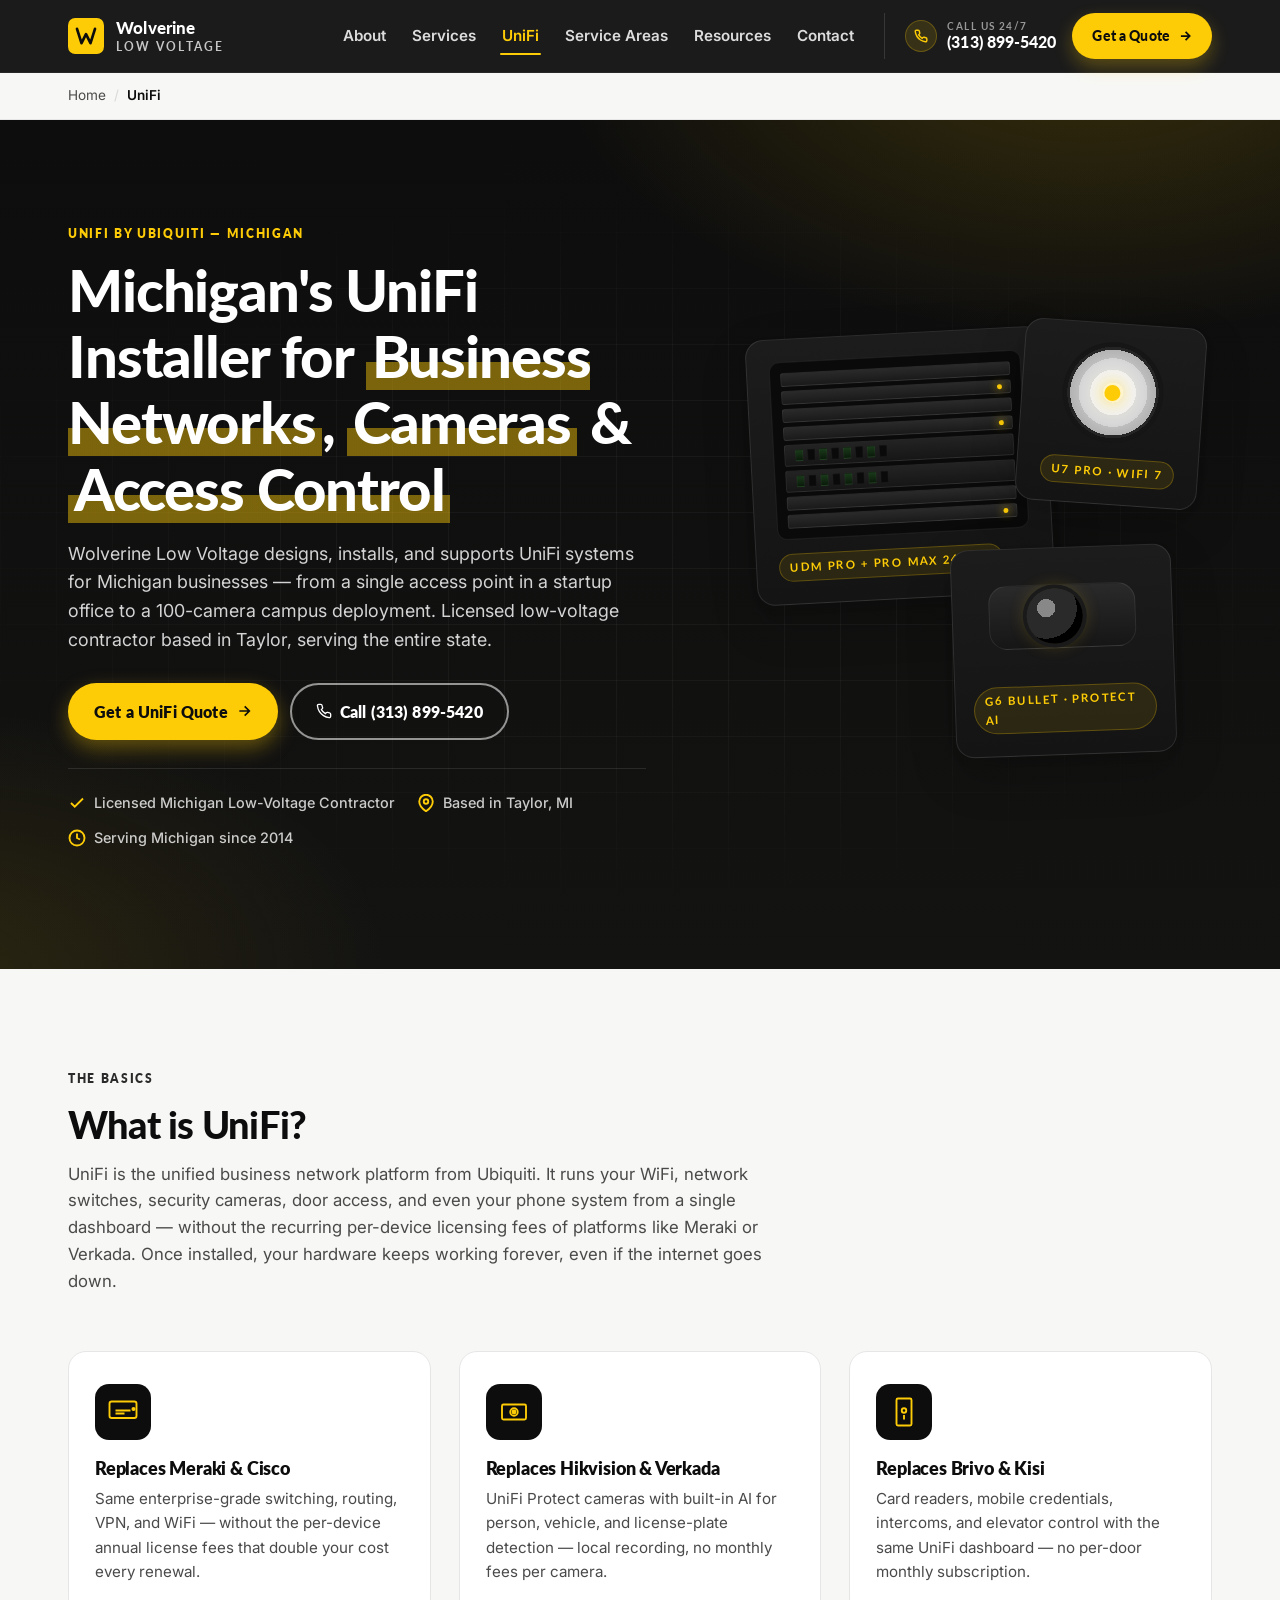
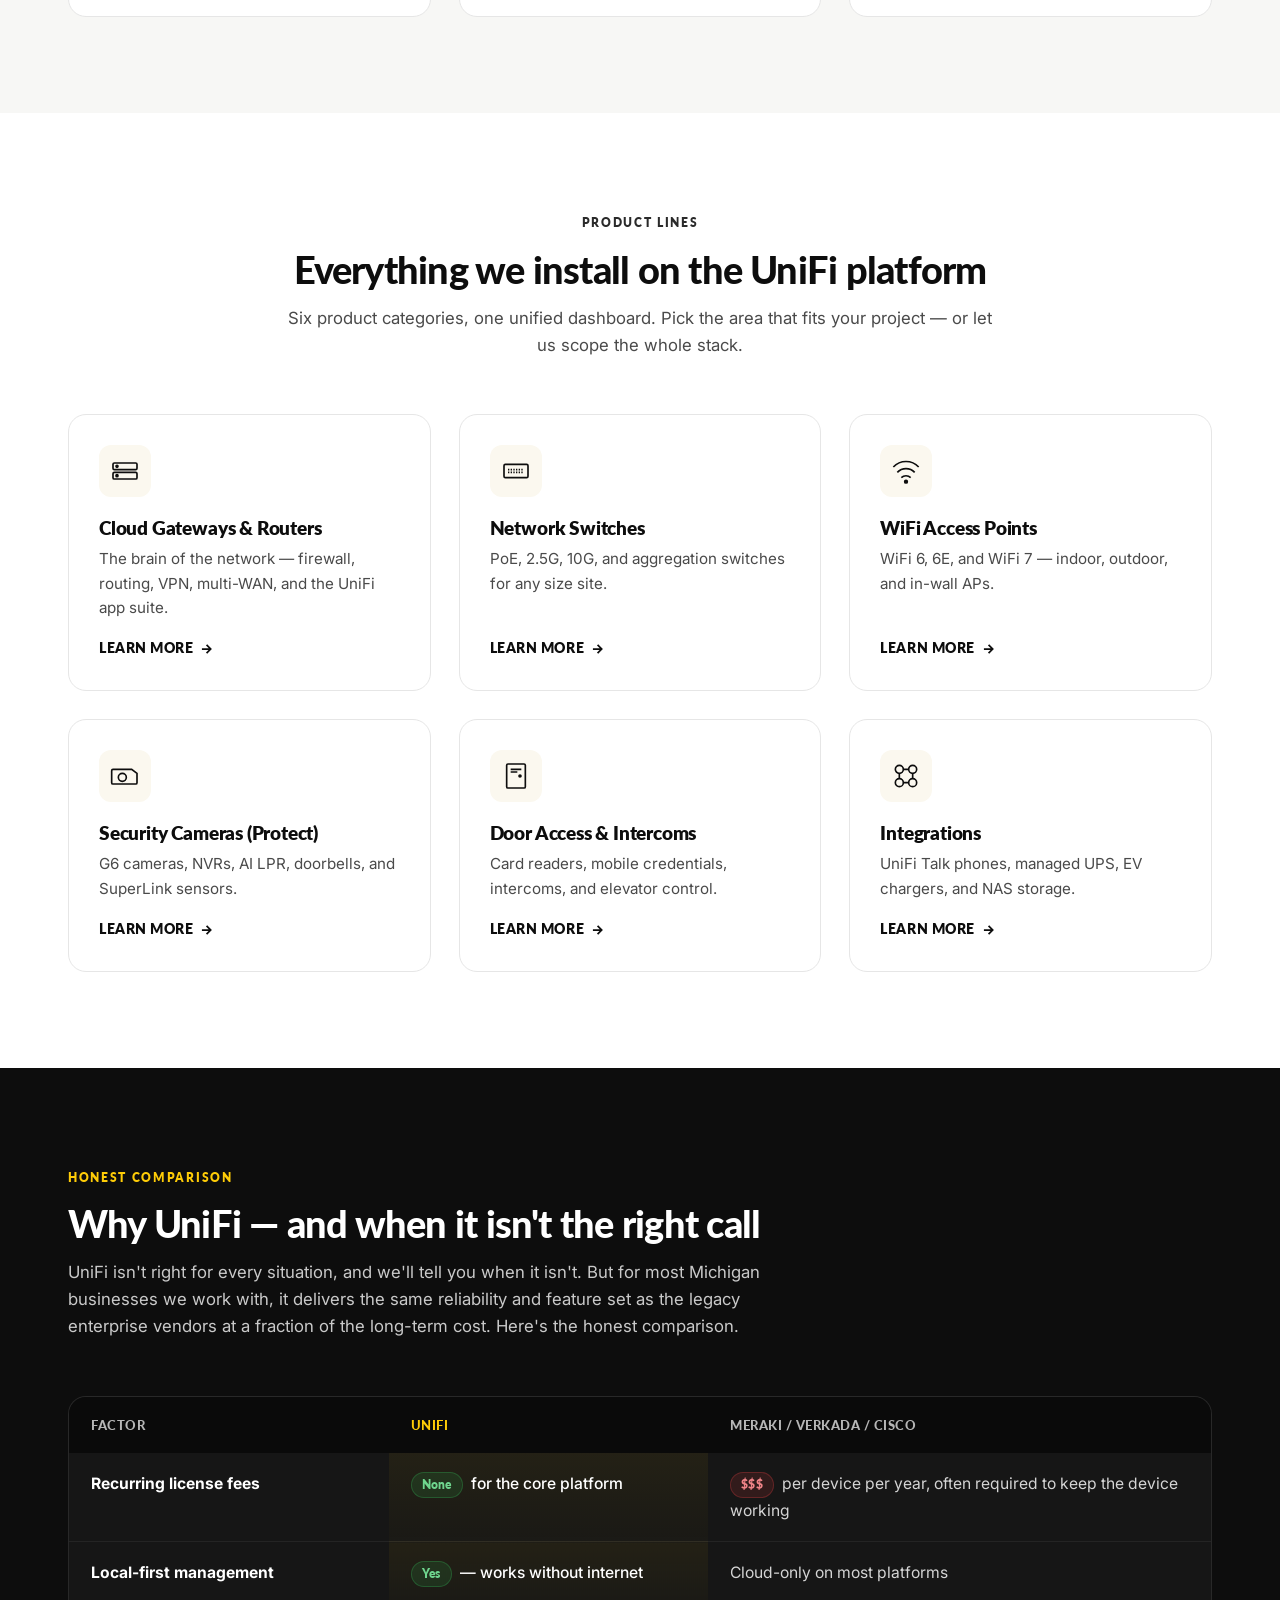
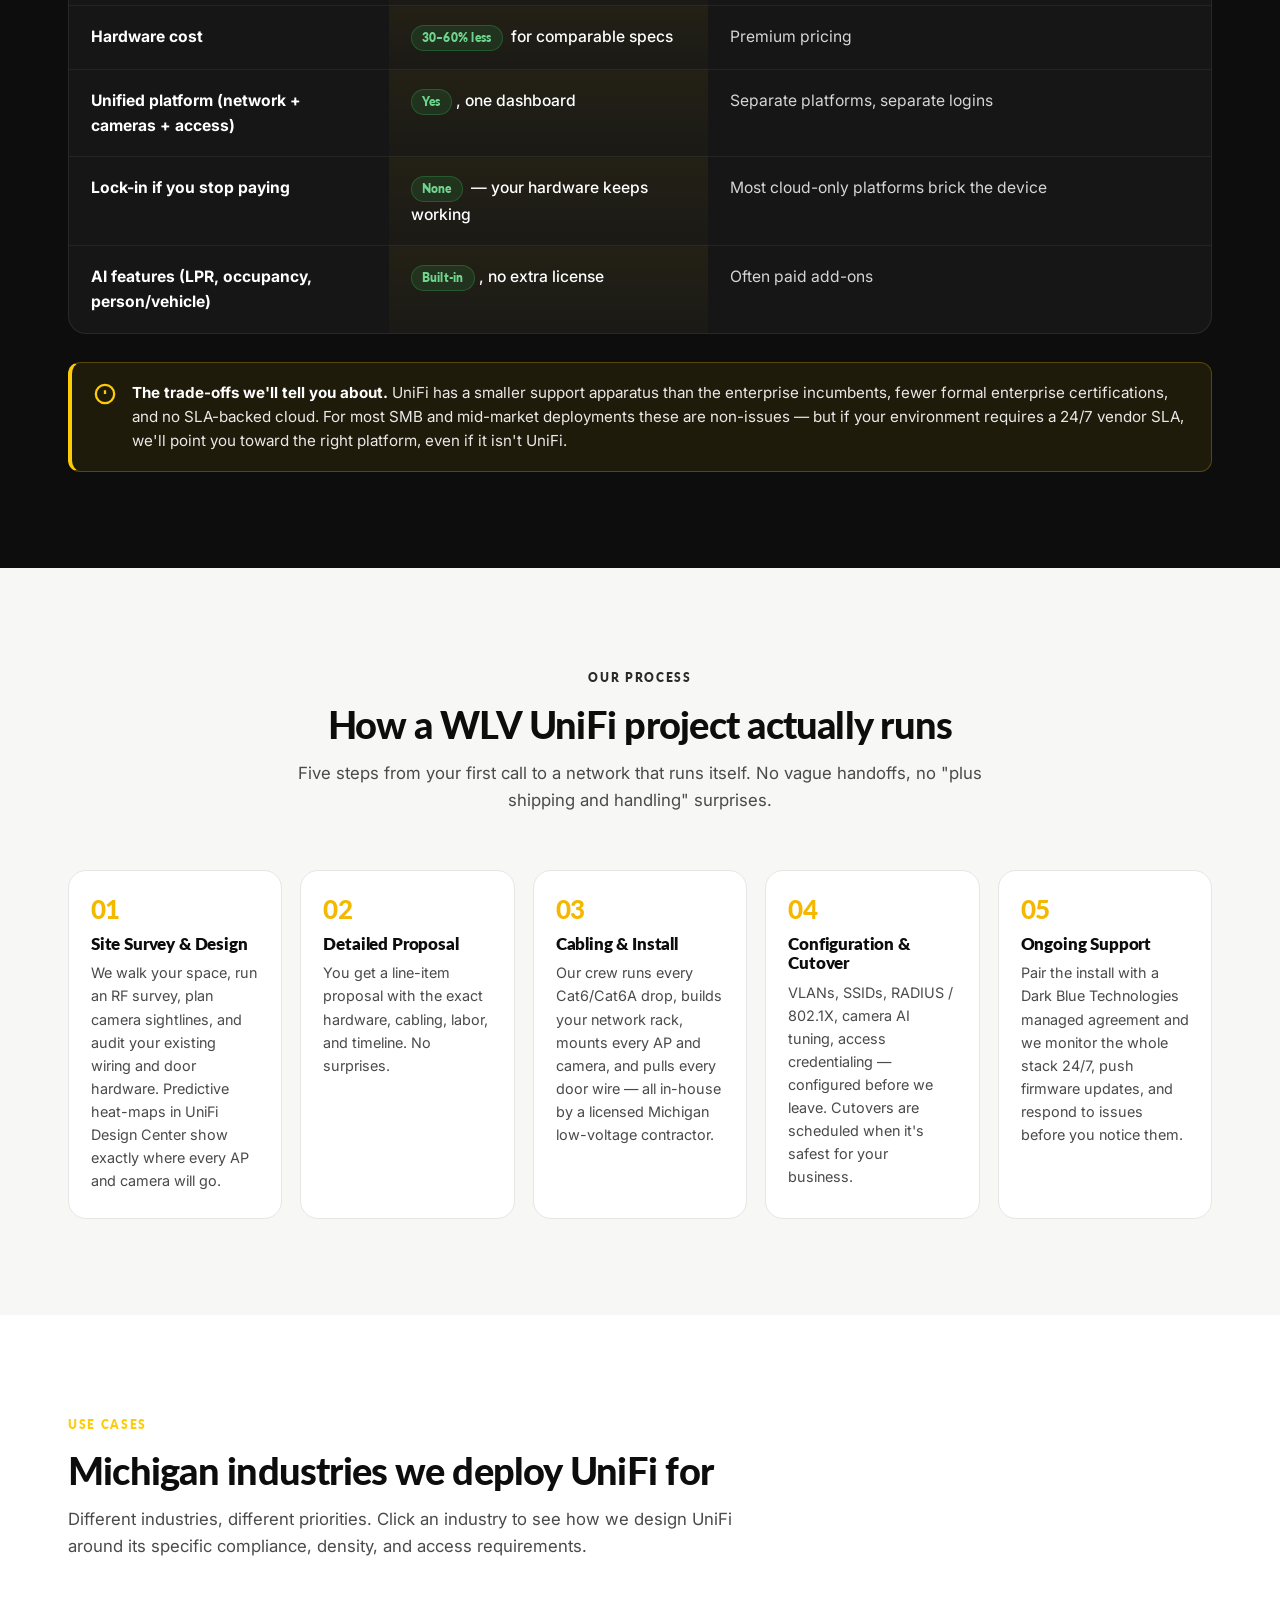
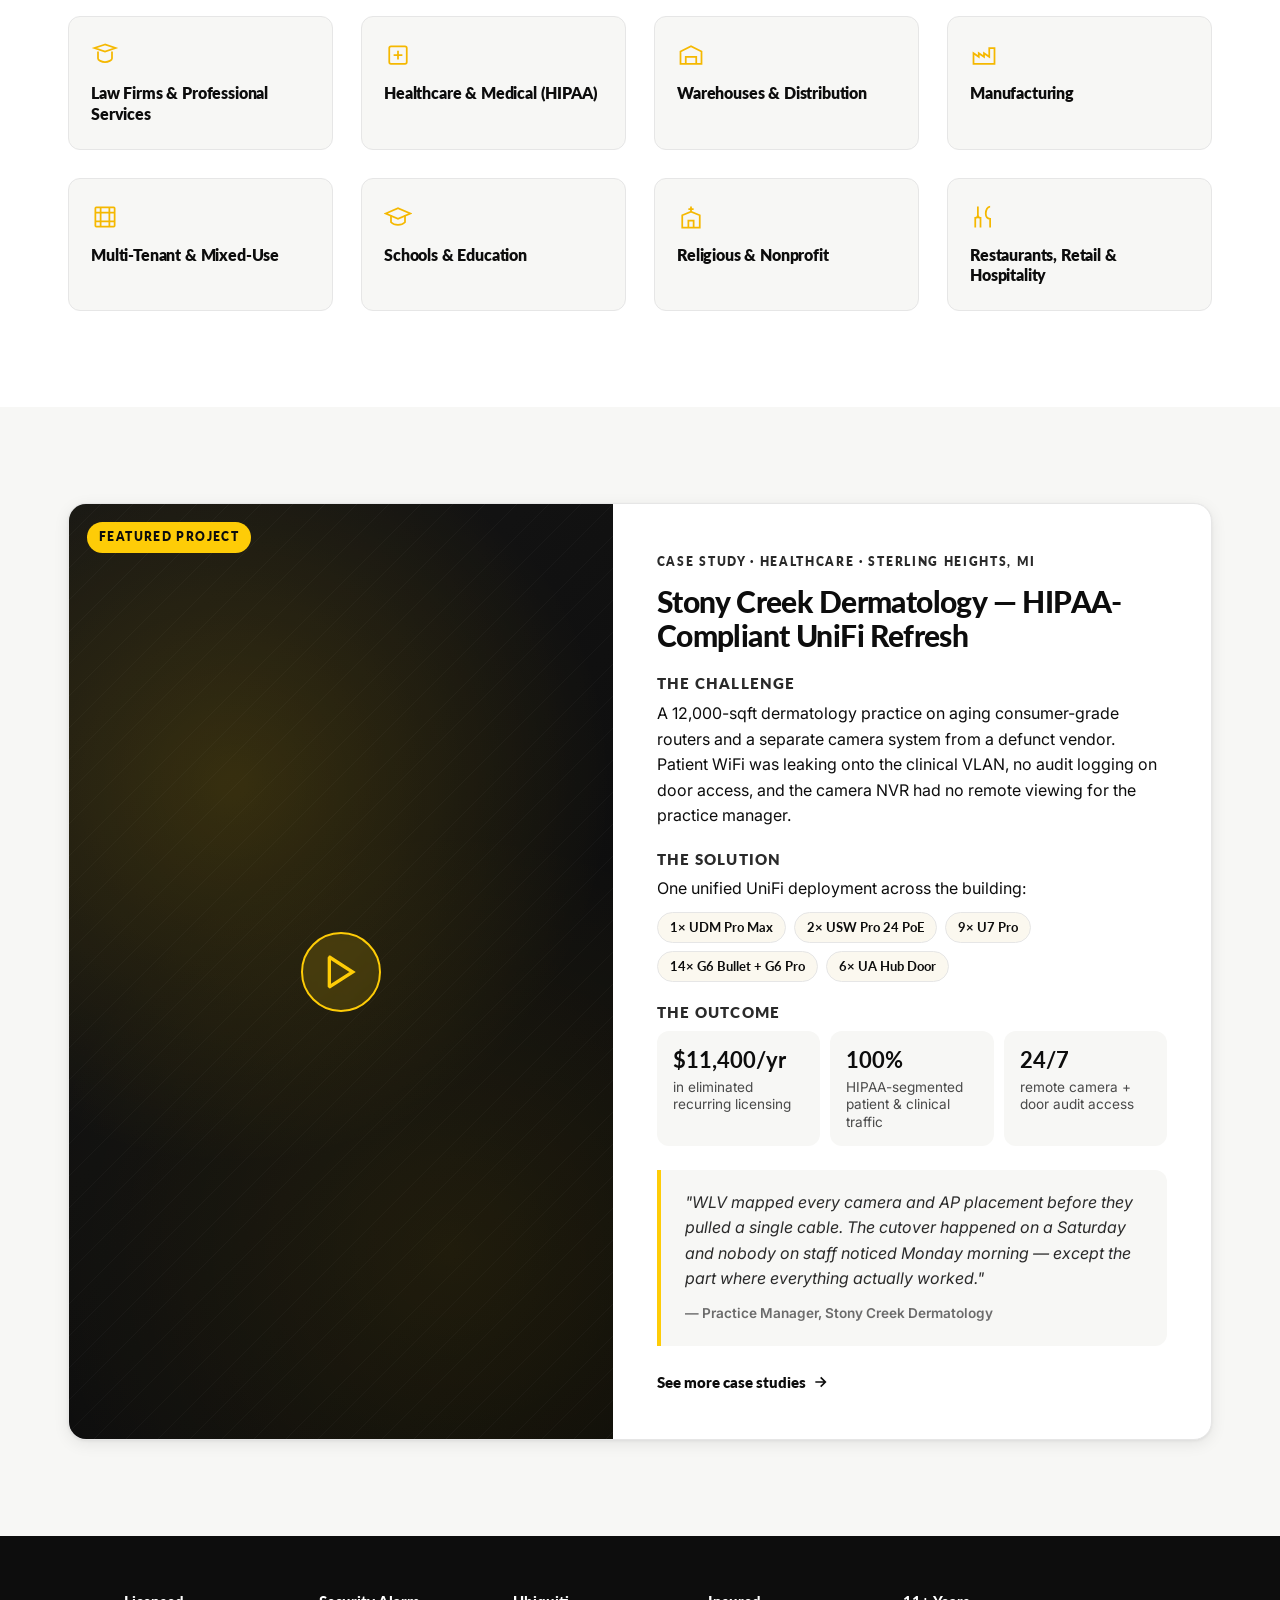
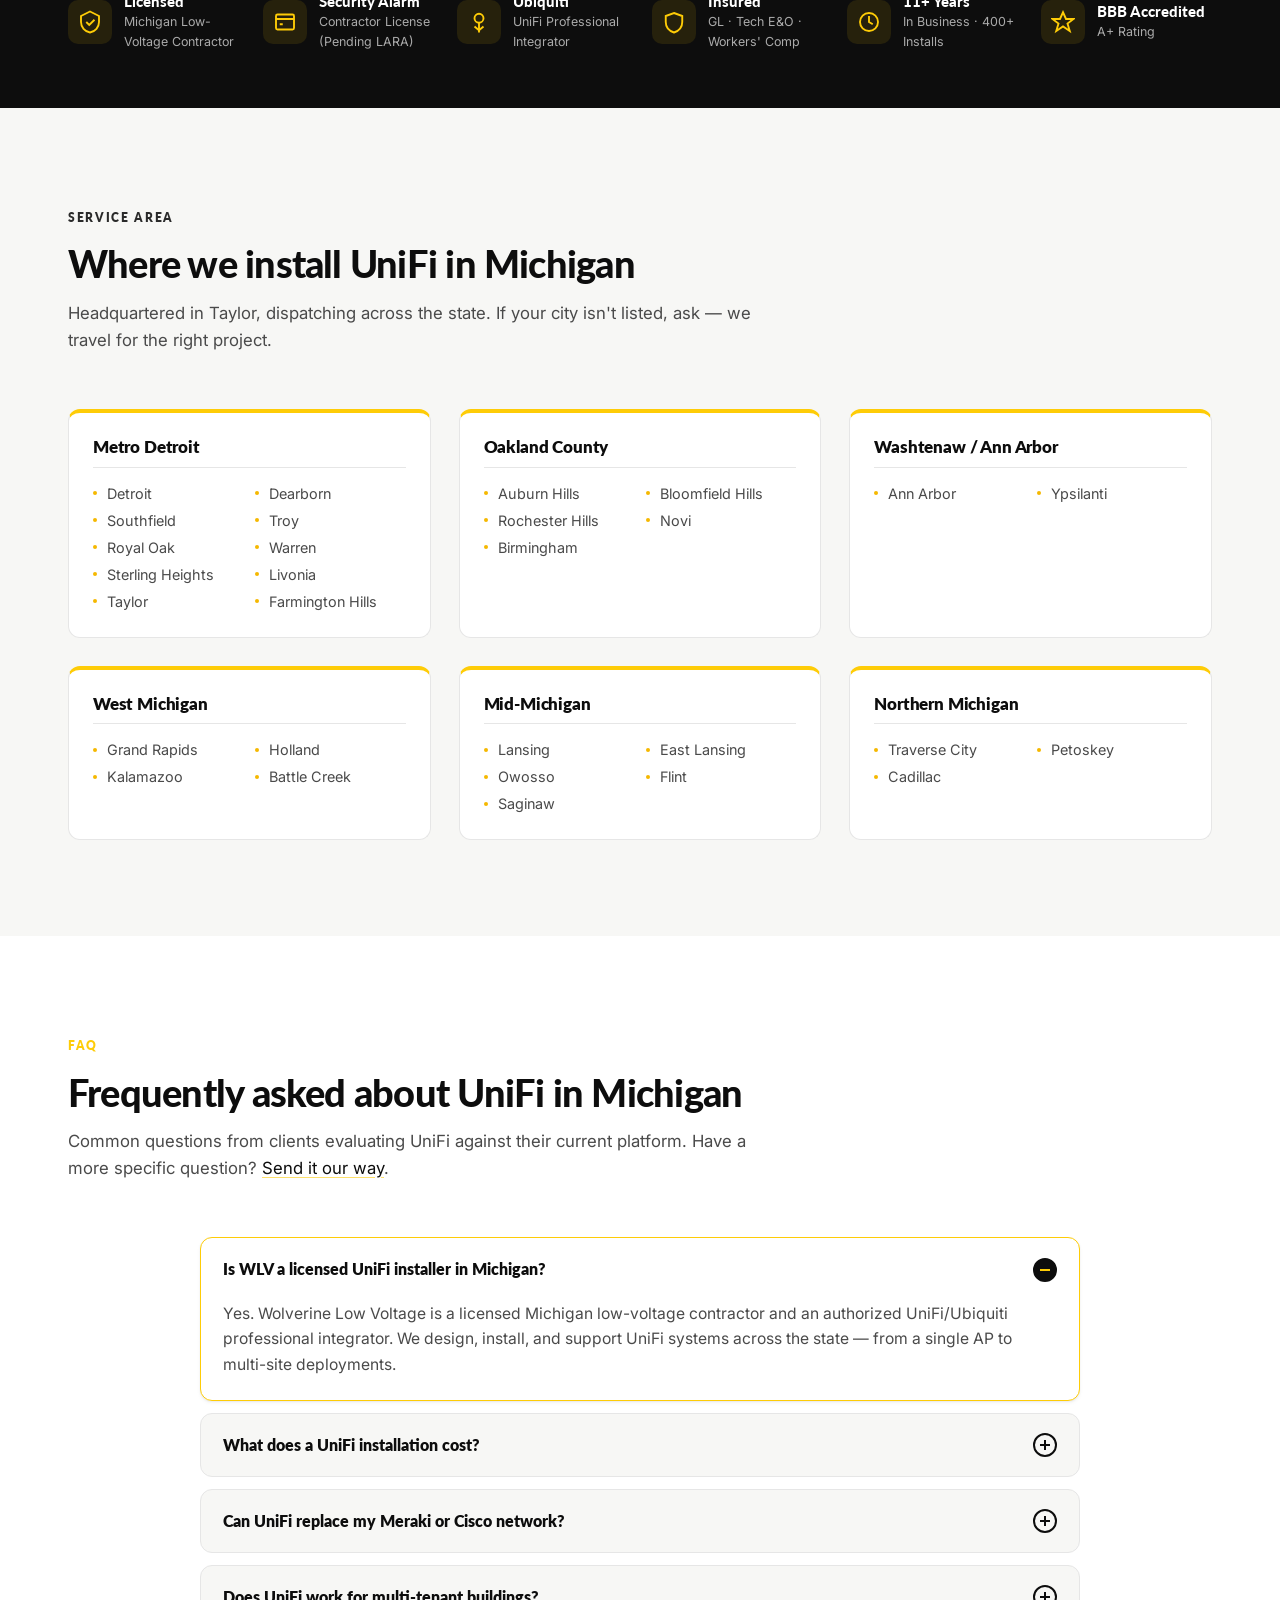
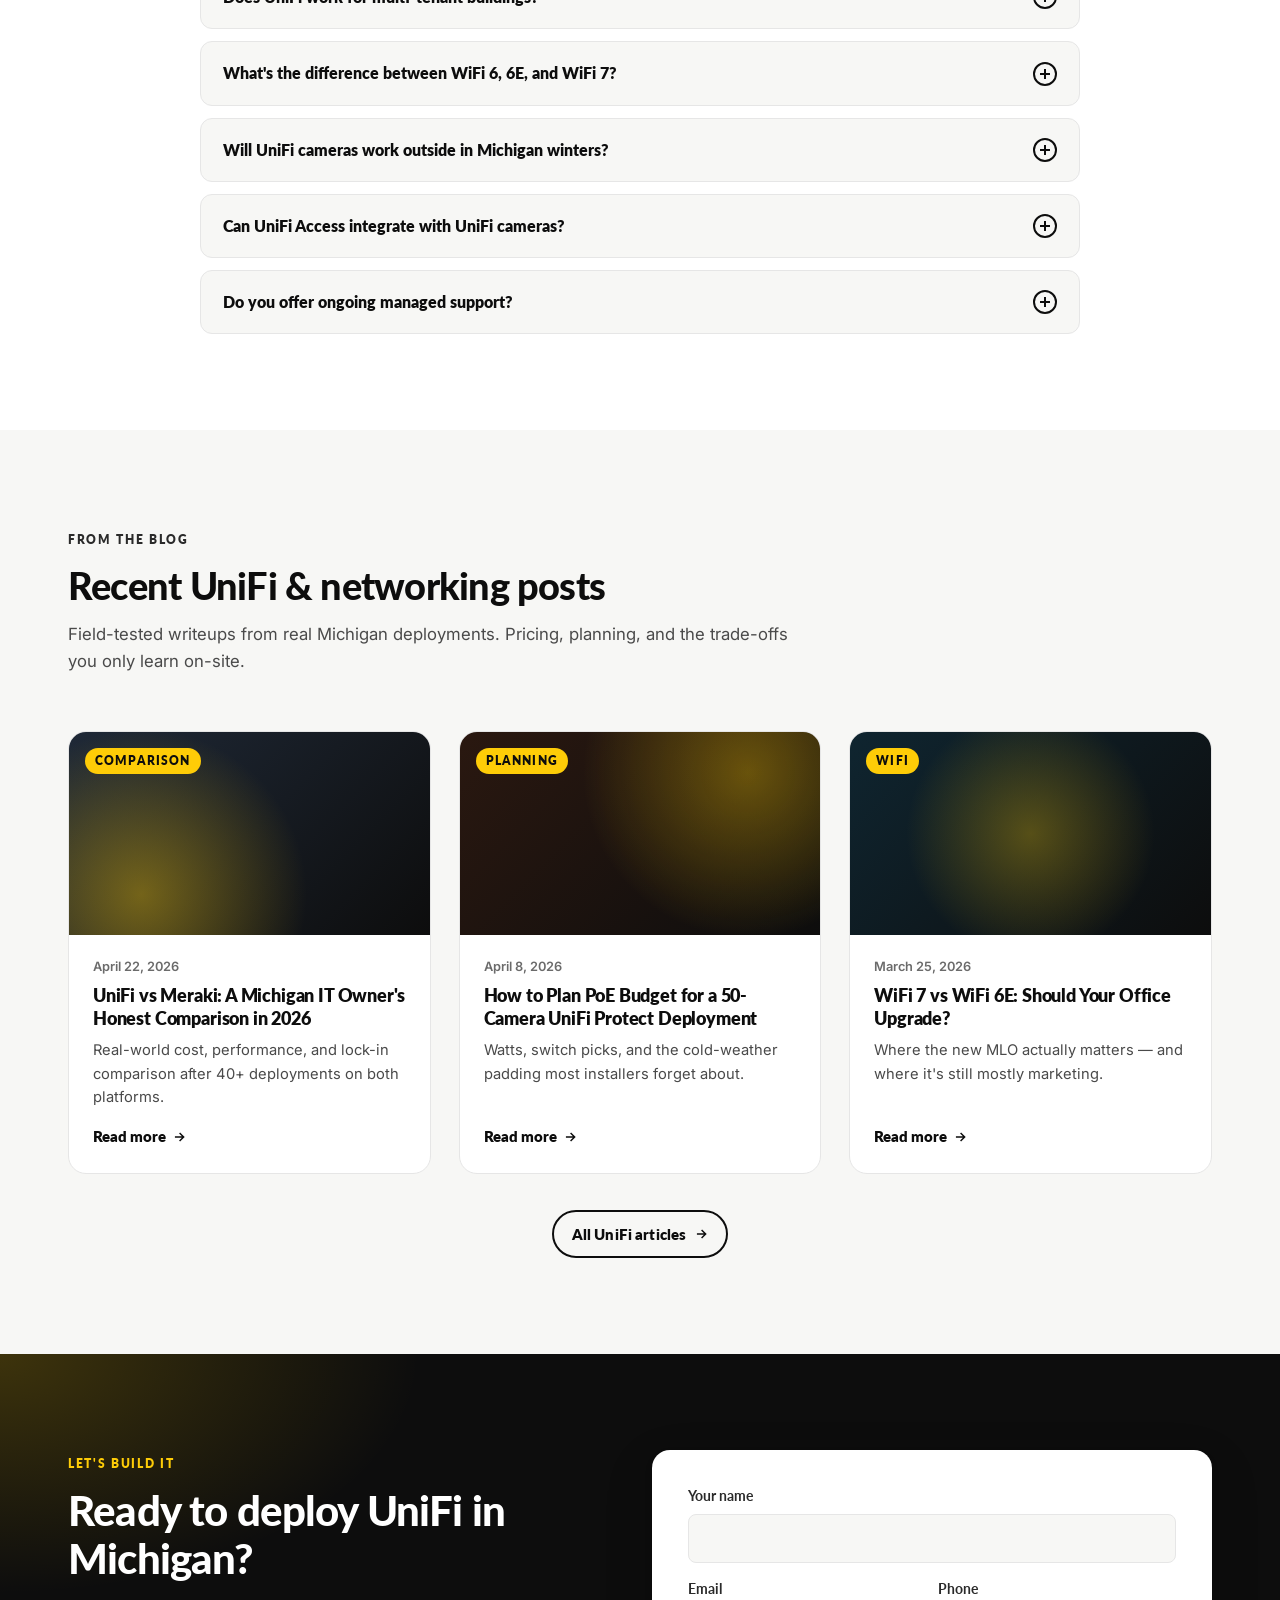
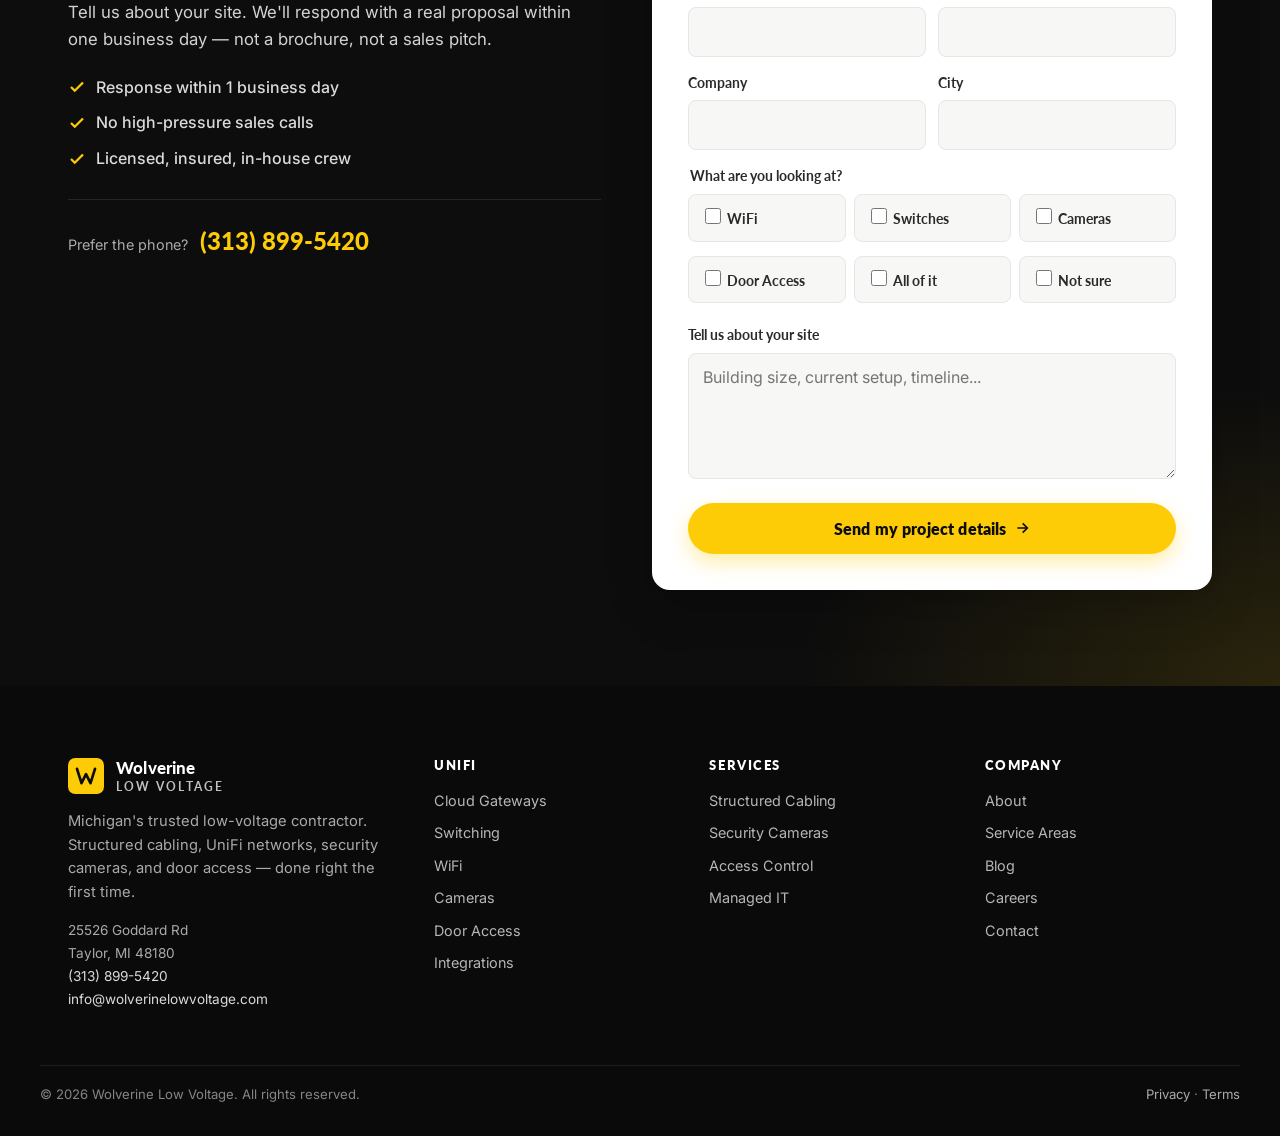
==== commit dbbe523d: "Updated Header" ====
--- a/index.html
+++ b/index.html
@@ -159,10 +159,22 @@
           <li><a href="/resources/">Resources</a></li>
           <li><a href="/contact/">Contact</a></li>
         </ul>
-        <a href="tel:+13138995420" class="btn btn-phone">
-          <svg width="16" height="16" viewBox="0 0 24 24" fill="none" stroke="currentColor" stroke-width="2"><path d="M22 16.92v3a2 2 0 0 1-2.18 2 19.79 19.79 0 0 1-8.63-3.07 19.5 19.5 0 0 1-6-6 19.79 19.79 0 0 1-3.07-8.67A2 2 0 0 1 4.11 2h3a2 2 0 0 1 2 1.72 12.84 12.84 0 0 0 .7 2.81 2 2 0 0 1-.45 2.11L8.09 9.91a16 16 0 0 0 6 6l1.27-1.27a2 2 0 0 1 2.11-.45 12.84 12.84 0 0 0 2.81.7A2 2 0 0 1 22 16.92z"/></svg>
-          (313) 899-5420
-        </a>
+
+        <div class="header-cta">
+          <a href="tel:+13138995420" class="header-phone" aria-label="Call (313) 899-5420">
+            <span class="header-phone-icon" aria-hidden="true">
+              <svg width="14" height="14" viewBox="0 0 24 24" fill="none" stroke="currentColor" stroke-width="2.5"><path d="M22 16.92v3a2 2 0 0 1-2.18 2 19.79 19.79 0 0 1-8.63-3.07 19.5 19.5 0 0 1-6-6 19.79 19.79 0 0 1-3.07-8.67A2 2 0 0 1 4.11 2h3a2 2 0 0 1 2 1.72 12.84 12.84 0 0 0 .7 2.81 2 2 0 0 1-.45 2.11L8.09 9.91a16 16 0 0 0 6 6l1.27-1.27a2 2 0 0 1 2.11-.45 12.84 12.84 0 0 0 2.81.7A2 2 0 0 1 22 16.92z"/></svg>
+            </span>
+            <span class="header-phone-text">
+              <span class="header-phone-label">Call us 24/7</span>
+              <span class="header-phone-number">(313) 899-5420</span>
+            </span>
+          </a>
+          <a href="#final-cta" class="header-quote">
+            <span>Get a Quote</span>
+            <svg width="14" height="14" viewBox="0 0 24 24" fill="none" stroke="currentColor" stroke-width="3" aria-hidden="true"><path d="M5 12h14M13 5l7 7-7 7"/></svg>
+          </a>
+        </div>
       </nav>
     </div>
   </header>
--- a/styles.css
+++ b/styles.css
@@ -104,10 +104,95 @@
   border-color: var(--ink);
 }
 .btn-outline:hover { background: var(--ink); color: #fff; transform: translateY(-1px); }
-.btn-phone { background: var(--gold); color: var(--ink); padding: 9px 16px; font-size: .9rem; }
-.btn-phone:hover { background: var(--gold-deep); }
 .hero .btn-outline { color: #fff; border-color: rgba(255,255,255,.55); }
 .hero .btn-outline:hover { background: #fff; color: var(--ink); border-color: #fff; }
+
+/* ---------- Header CTA cluster ---------- */
+.header-cta {
+  display: inline-flex;
+  align-items: center;
+  gap: 14px;
+  padding-left: 18px;
+  border-left: 1px solid rgba(255,255,255,.12);
+}
+.primary-nav .header-phone {
+  display: inline-flex;
+  align-items: center;
+  gap: 10px;
+  text-decoration: none;
+  color: #fff;
+  padding: 4px 2px;
+  border-radius: 8px;
+  transition: color .15s ease;
+  font-weight: 700;
+  font-size: inherit;
+}
+.primary-nav .header-phone:hover { color: var(--gold); }
+.primary-nav .header-phone.is-current::after,
+.primary-nav .header-phone::after { display: none; }
+.header-phone-icon {
+  width: 32px; height: 32px;
+  display: grid; place-items: center;
+  background: rgba(254,204,7,.12);
+  color: var(--gold);
+  border: 1px solid rgba(254,204,7,.25);
+  border-radius: 50%;
+  transition: background .15s ease, border-color .15s ease, transform .2s ease;
+  flex-shrink: 0;
+}
+.header-phone:hover .header-phone-icon {
+  background: var(--gold);
+  border-color: var(--gold);
+  color: var(--ink);
+  transform: rotate(-12deg);
+}
+.header-phone-text {
+  display: inline-flex;
+  flex-direction: column;
+  line-height: 1.1;
+}
+.header-phone-label {
+  font-family: var(--font-display);
+  font-weight: 700;
+  font-size: .65rem;
+  letter-spacing: .14em;
+  text-transform: uppercase;
+  color: rgba(255,255,255,.55);
+}
+.header-phone-number {
+  font-family: var(--font-display);
+  font-weight: 900;
+  font-size: .98rem;
+  letter-spacing: .005em;
+  color: inherit;
+  margin-top: 2px;
+}
+.primary-nav .header-quote {
+  display: inline-flex;
+  align-items: center;
+  gap: 8px;
+  padding: 11px 20px;
+  background: var(--gold);
+  color: var(--ink);
+  font-family: var(--font-display);
+  font-weight: 900;
+  font-size: .9rem;
+  letter-spacing: .01em;
+  text-decoration: none;
+  border-radius: 999px;
+  box-shadow: 0 8px 18px rgba(254,204,7,.28);
+  transition: transform .15s ease, box-shadow .2s ease, background .2s ease;
+  white-space: nowrap;
+}
+.primary-nav .header-quote:hover {
+  background: var(--gold-deep);
+  color: var(--ink);
+  transform: translateY(-1px);
+  box-shadow: 0 12px 24px rgba(254,204,7,.42);
+}
+.primary-nav .header-quote::after { display: none; }
+.primary-nav .header-quote:hover svg { transform: translateX(3px); }
+.primary-nav .header-quote svg { transition: transform .15s ease; }
 
 /* ---------- Header / Nav ---------- */
 .site-header {
@@ -1086,7 +1171,26 @@
   }
   .primary-nav a { display: block; padding: 12px 0; font-size: 1.05rem; }
   .primary-nav a.is-current::after { display: none; }
-  .btn-phone { justify-content: center; padding: 14px 18px; font-size: 1rem; }
+
+  .header-cta {
+    flex-direction: column;
+    align-items: stretch;
+    gap: 12px;
+    padding: 16px 0 0;
+    margin-top: 8px;
+    border-left: 0;
+    border-top: 1px solid rgba(255,255,255,.10);
+  }
+  .header-phone {
+    justify-content: center;
+    padding: 8px 0;
+  }
+  .header-phone-text { text-align: left; }
+  .header-quote {
+    justify-content: center;
+    padding: 14px 20px;
+    font-size: 1rem;
+  }
 
   h1 { font-size: 2rem; }
   .hero { padding: 48px 0 64px; }
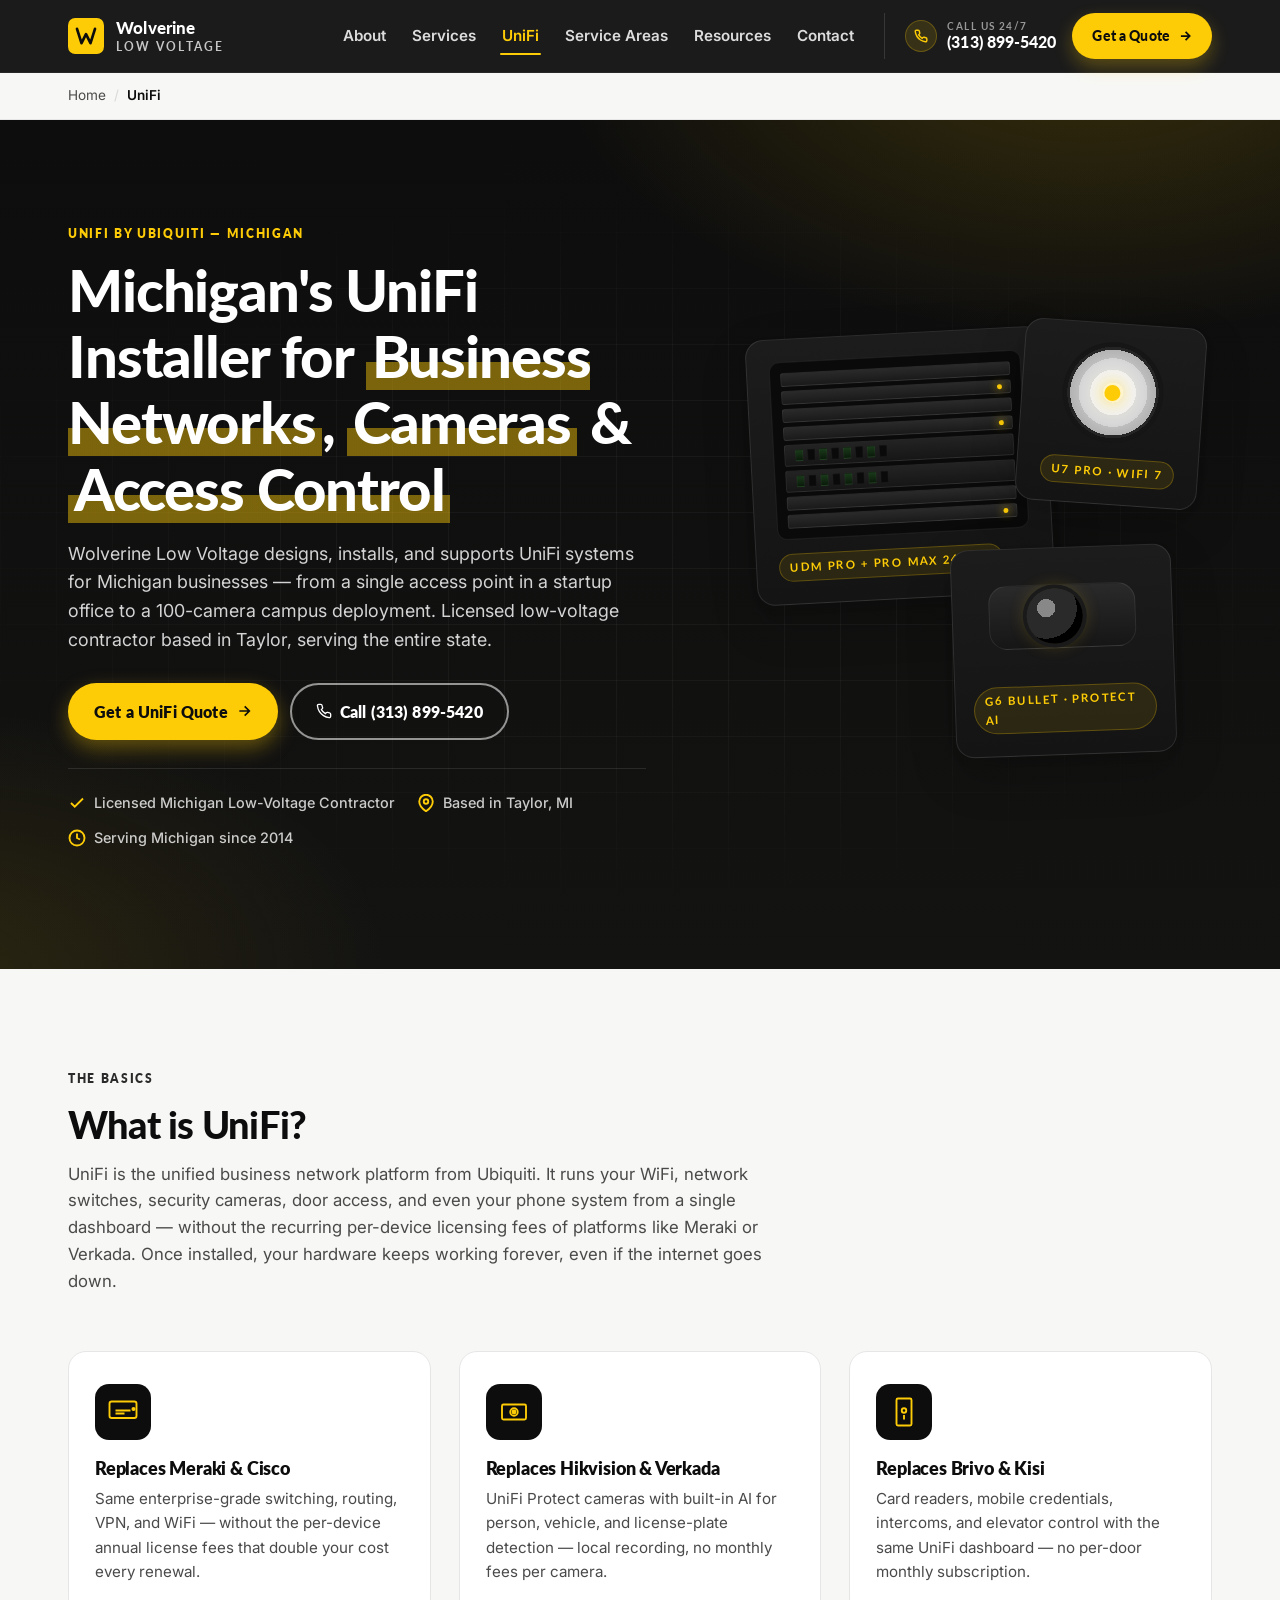
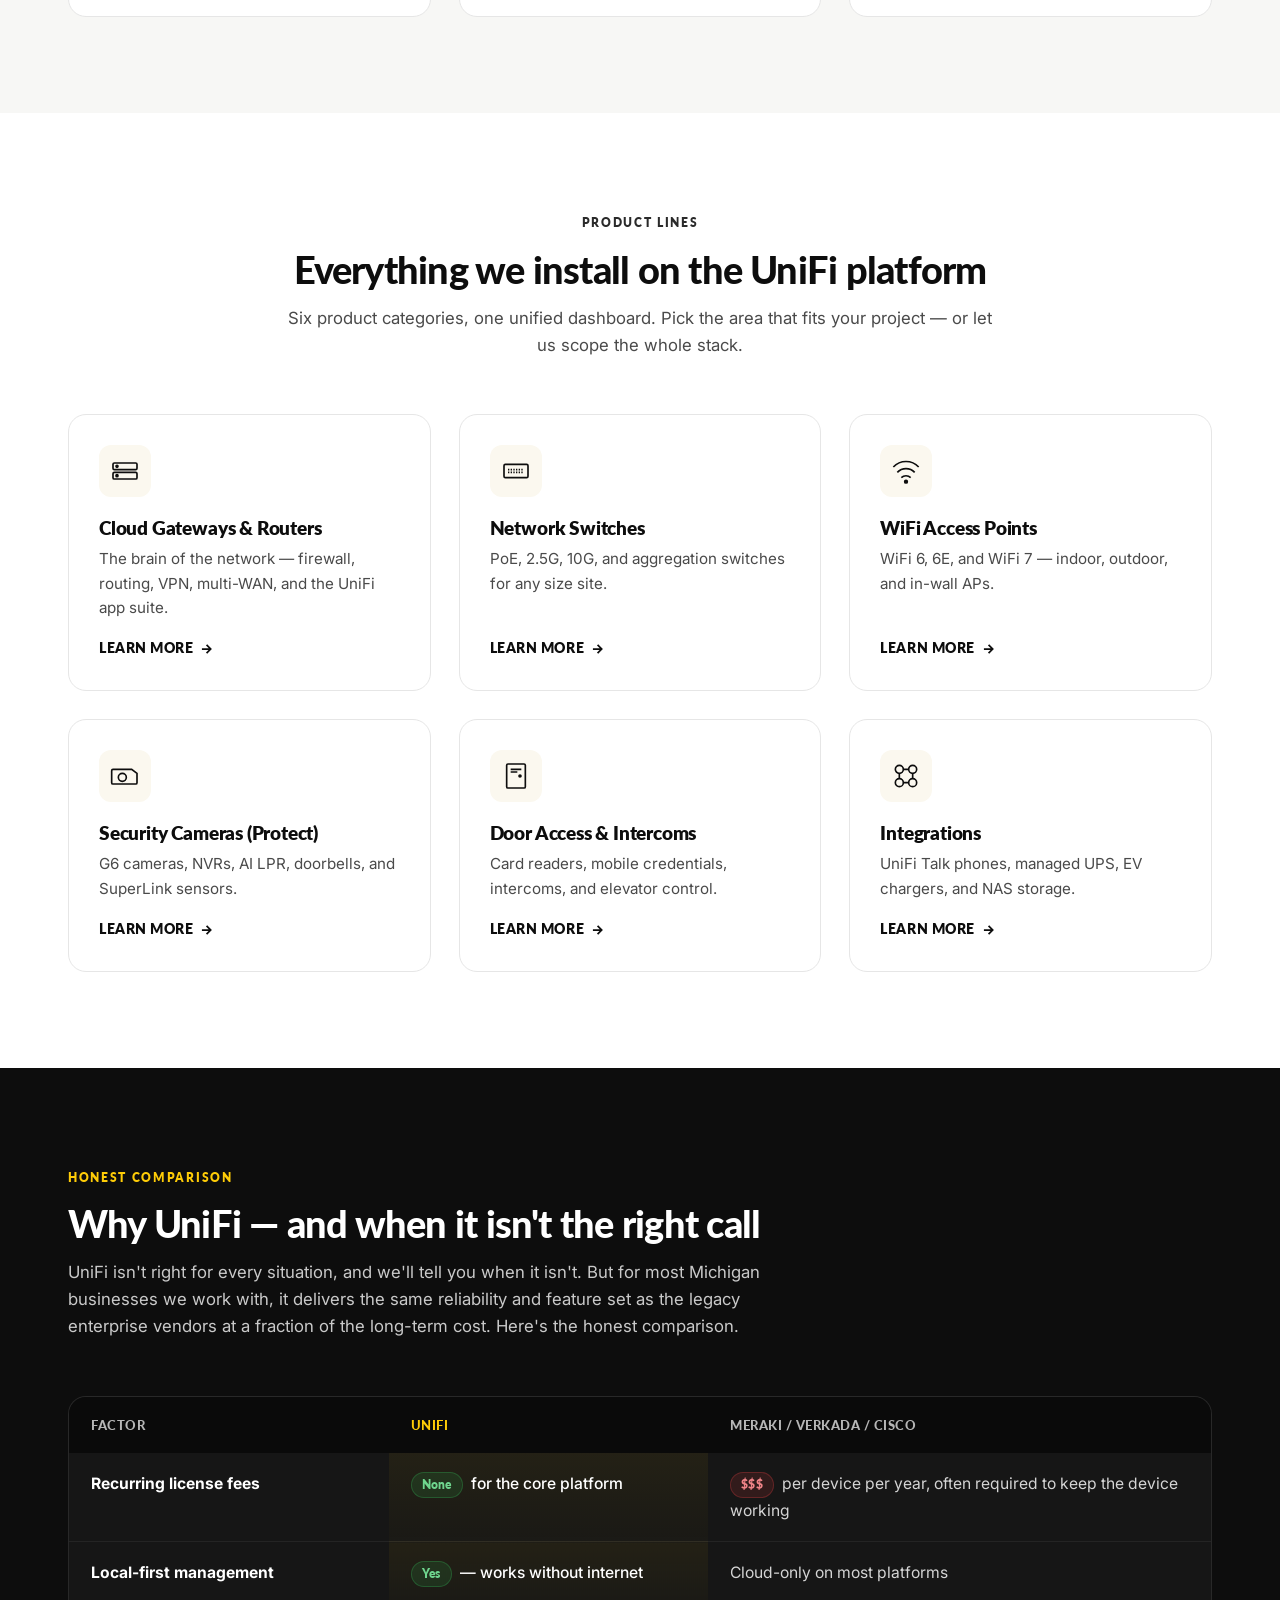
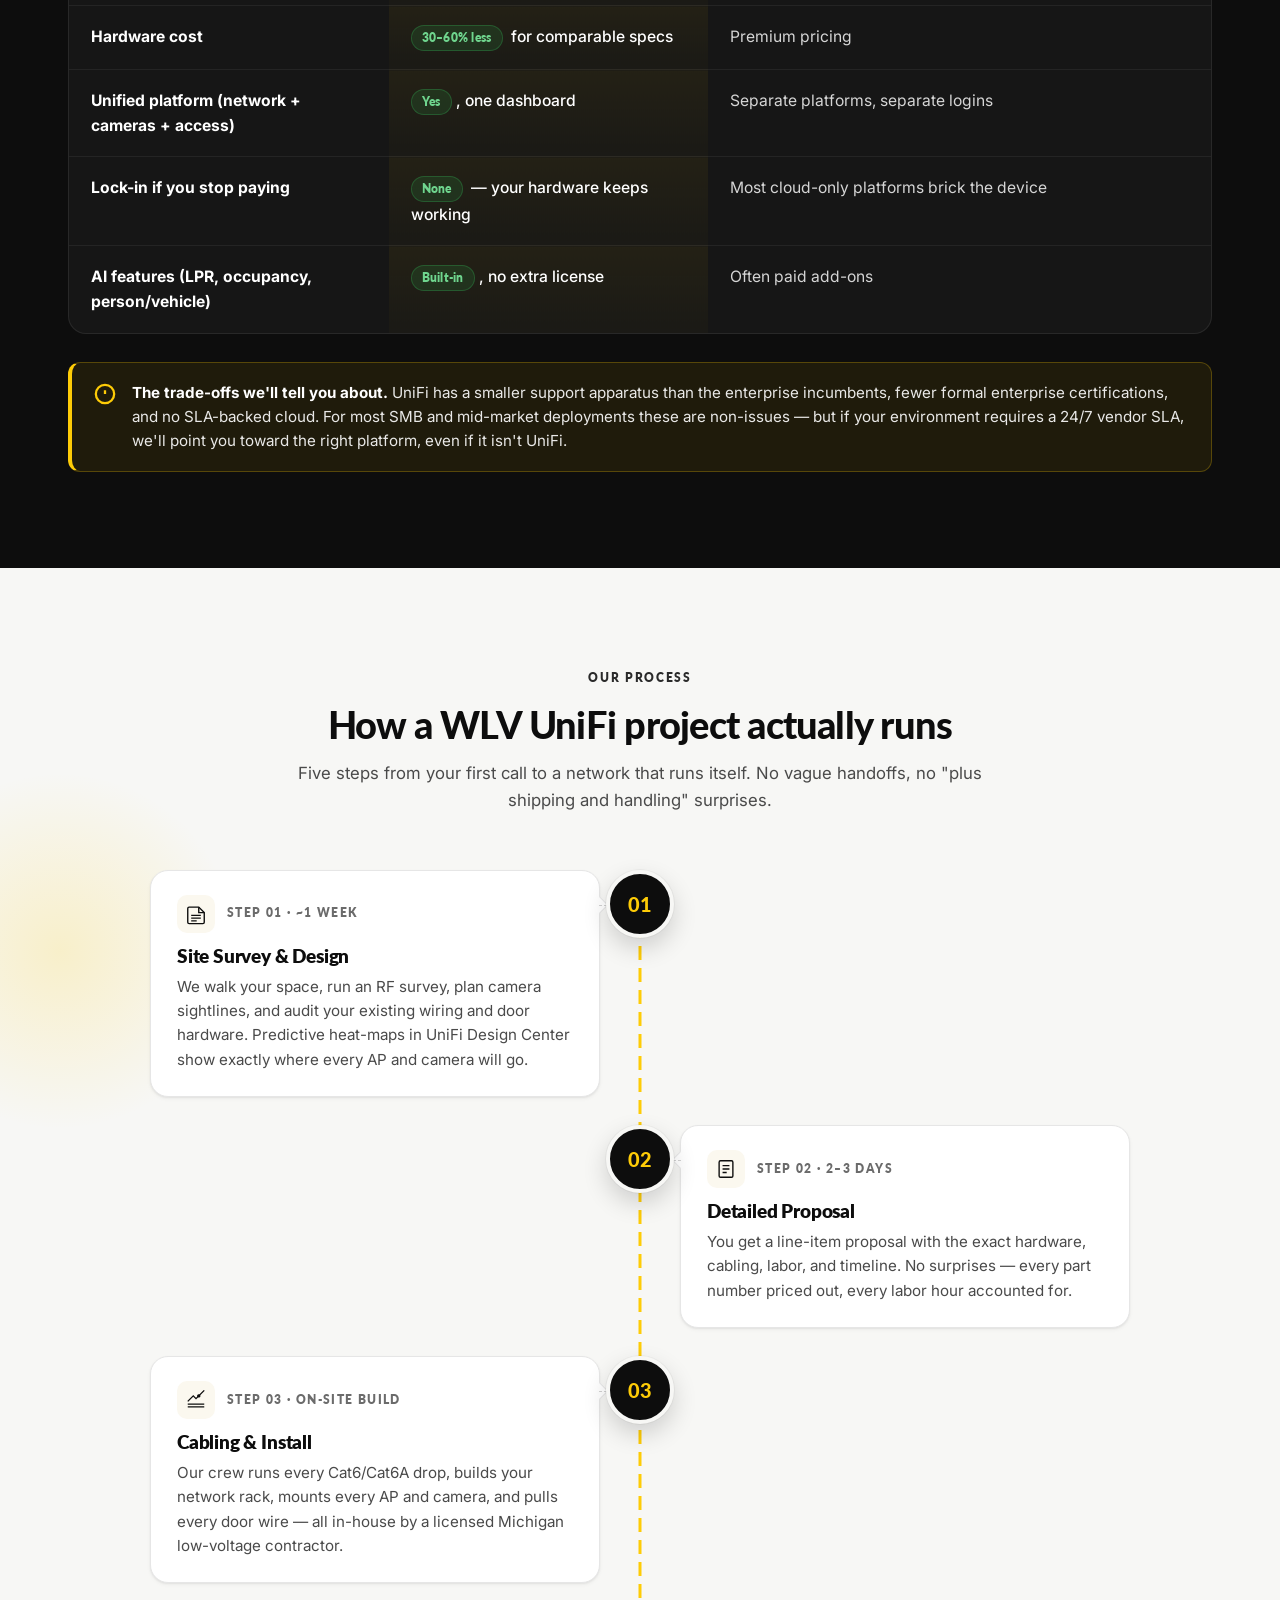
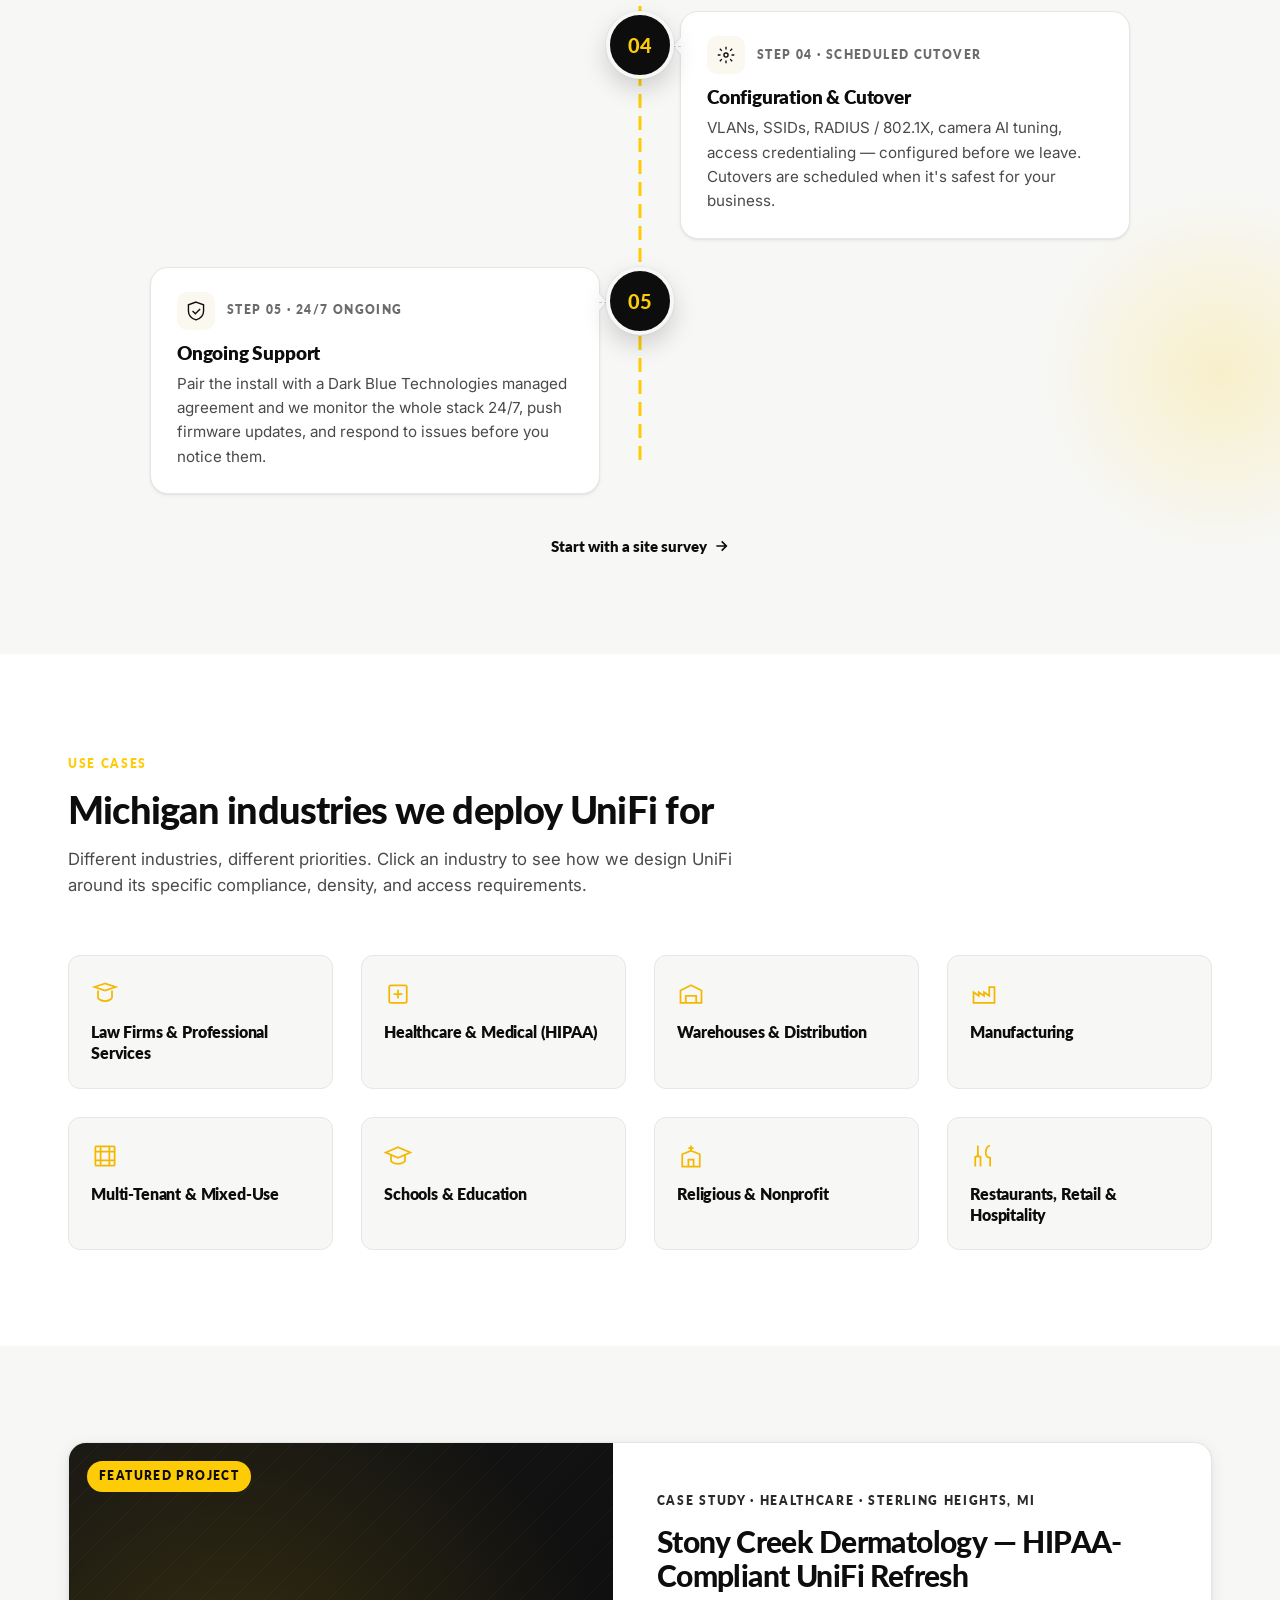
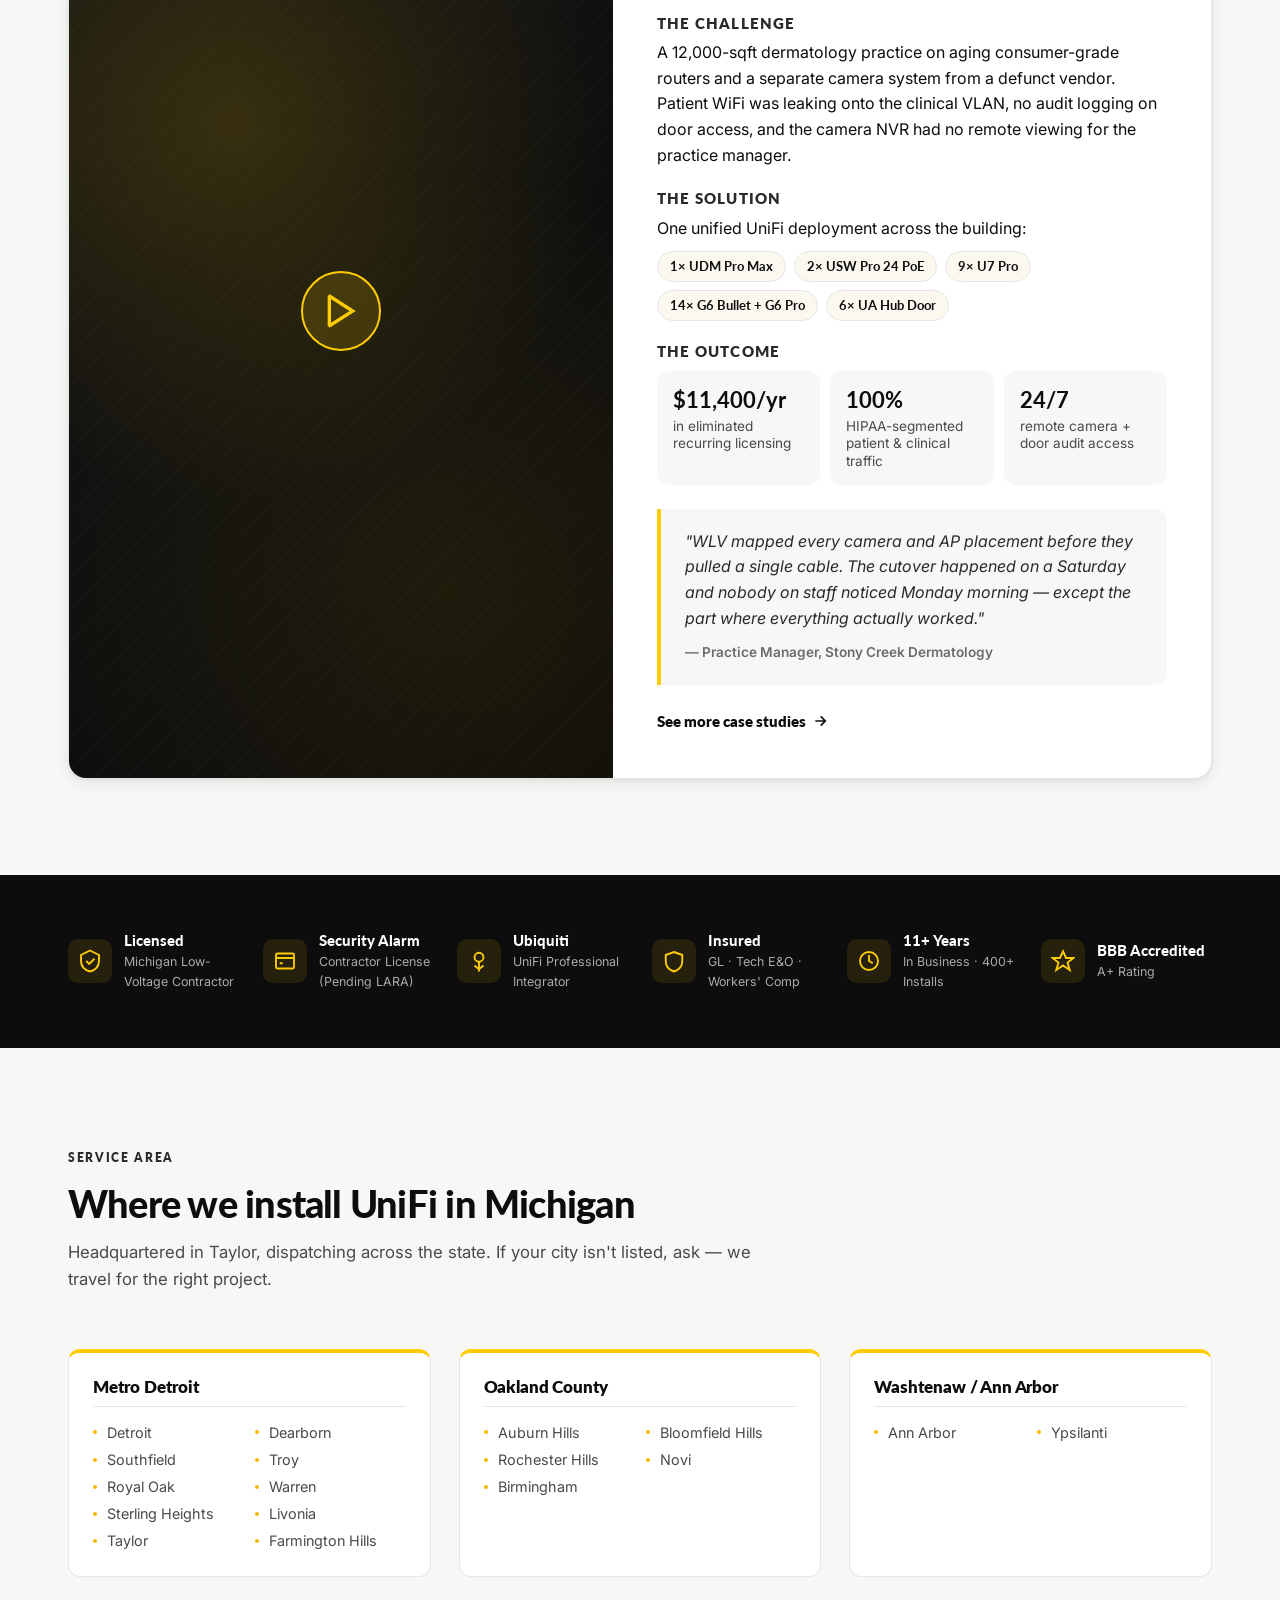
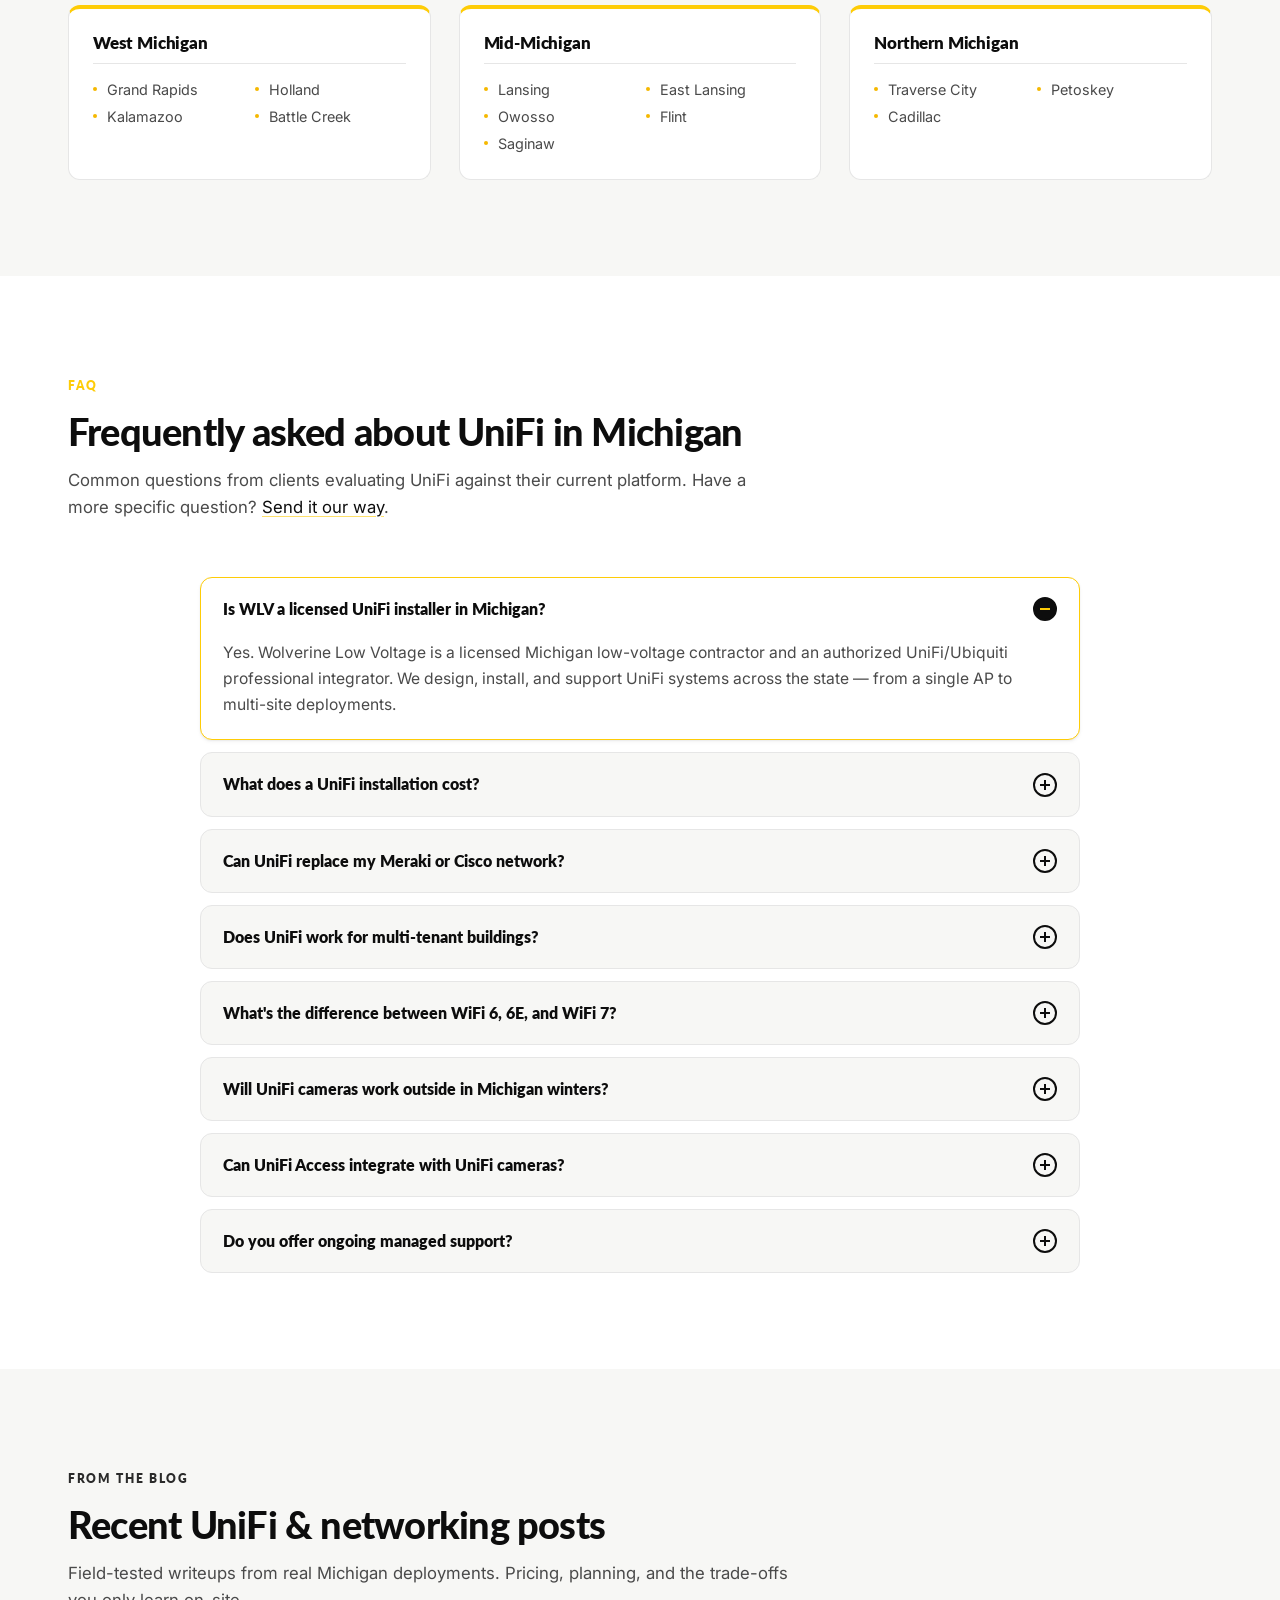
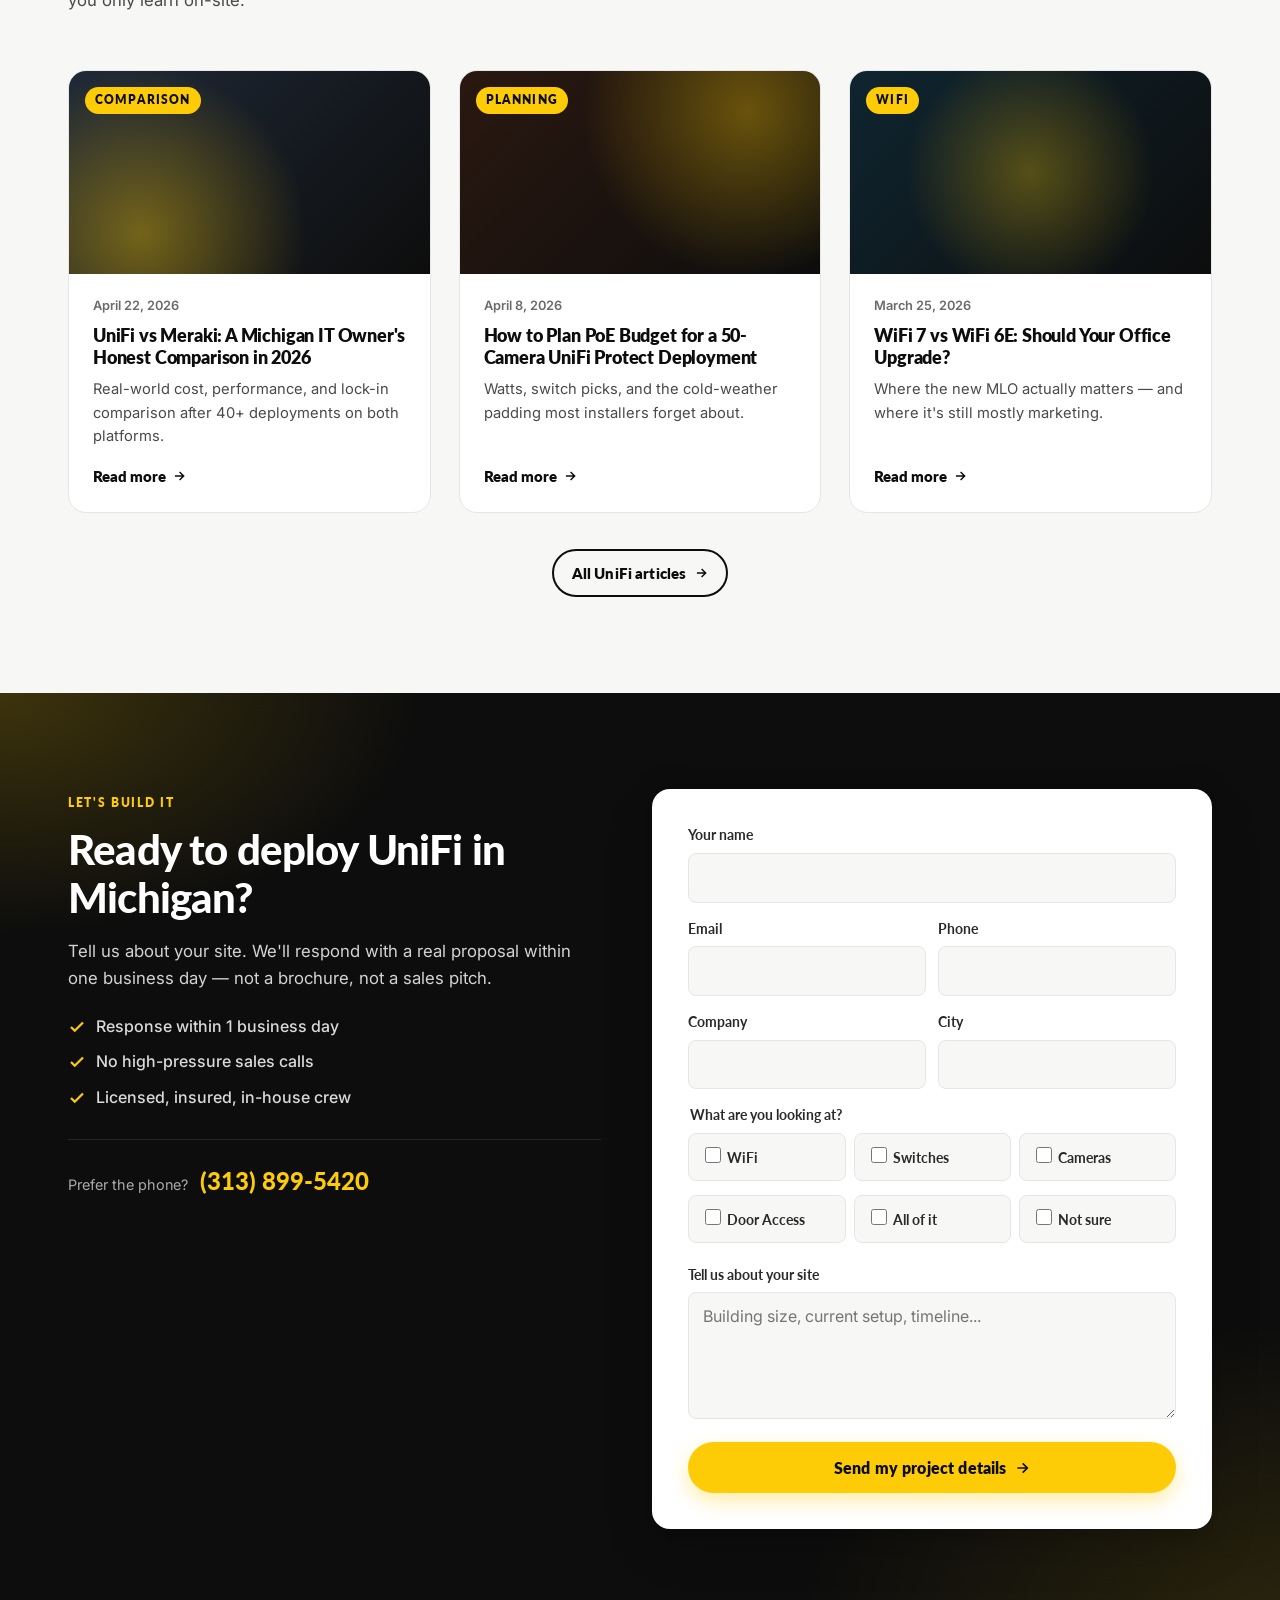
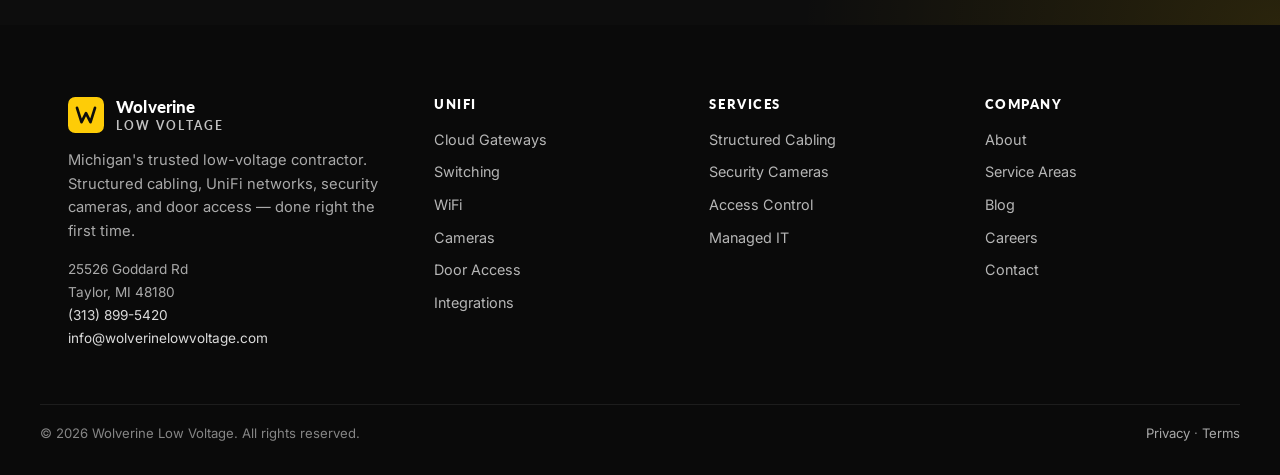
==== commit 43ff2eb7: "Updated Our Process section" ====
--- a/index.html
+++ b/index.html
@@ -428,33 +428,101 @@
         <p class="section-lead">Five steps from your first call to a network that runs itself. No vague handoffs, no "plus shipping and handling" surprises.</p>
       </div>
 
-      <ol class="process-steps">
-        <li class="process-step">
-          <div class="step-num">01</div>
-          <h3>Site Survey &amp; Design</h3>
-          <p>We walk your space, run an RF survey, plan camera sightlines, and audit your existing wiring and door hardware. Predictive heat-maps in UniFi Design Center show exactly where every AP and camera will go.</p>
-        </li>
-        <li class="process-step">
-          <div class="step-num">02</div>
-          <h3>Detailed Proposal</h3>
-          <p>You get a line-item proposal with the exact hardware, cabling, labor, and timeline. No surprises.</p>
-        </li>
-        <li class="process-step">
-          <div class="step-num">03</div>
-          <h3>Cabling &amp; Install</h3>
-          <p>Our crew runs every Cat6/Cat6A drop, builds your network rack, mounts every AP and camera, and pulls every door wire — all in-house by a licensed Michigan low-voltage contractor.</p>
-        </li>
-        <li class="process-step">
-          <div class="step-num">04</div>
-          <h3>Configuration &amp; Cutover</h3>
-          <p>VLANs, SSIDs, RADIUS / 802.1X, camera AI tuning, access credentialing — configured before we leave. Cutovers are scheduled when it's safest for your business.</p>
-        </li>
-        <li class="process-step">
-          <div class="step-num">05</div>
-          <h3>Ongoing Support</h3>
-          <p>Pair the install with a Dark Blue Technologies managed agreement and we monitor the whole stack 24/7, push firmware updates, and respond to issues before you notice them.</p>
+      <ol class="process-timeline">
+        <li class="ts-step">
+          <div class="ts-node" aria-hidden="true">
+            <span class="ts-num">01</span>
+          </div>
+          <article class="ts-card">
+            <div class="ts-card-head">
+              <span class="ts-icon" aria-hidden="true">
+                <svg viewBox="0 0 32 32" width="22" height="22" fill="none" stroke="currentColor" stroke-width="2"><path d="M4 28V8a2 2 0 0 1 2-2h14l8 8v14a2 2 0 0 1-2 2H6a2 2 0 0 1-2-2z"/><path d="M20 6v8h8M9 18h14M9 22h14M9 26h8"/></svg>
+              </span>
+              <span class="ts-label">Step 01 · ~1 week</span>
+            </div>
+            <h3>Site Survey &amp; Design</h3>
+            <p>We walk your space, run an RF survey, plan camera sightlines, and audit your existing wiring and door hardware. Predictive heat-maps in UniFi Design Center show exactly where every AP and camera will go.</p>
+          </article>
+        </li>
+
+        <li class="ts-step">
+          <div class="ts-node" aria-hidden="true">
+            <span class="ts-num">02</span>
+          </div>
+          <article class="ts-card">
+            <div class="ts-card-head">
+              <span class="ts-icon" aria-hidden="true">
+                <svg viewBox="0 0 32 32" width="22" height="22" fill="none" stroke="currentColor" stroke-width="2"><rect x="6" y="4" width="20" height="24" rx="2"/><path d="M11 11h10M11 16h10M11 21h6"/></svg>
+              </span>
+              <span class="ts-label">Step 02 · 2–3 days</span>
+            </div>
+            <h3>Detailed Proposal</h3>
+            <p>You get a line-item proposal with the exact hardware, cabling, labor, and timeline. No surprises — every part number priced out, every labor hour accounted for.</p>
+          </article>
+        </li>
+
+        <li class="ts-step">
+          <div class="ts-node" aria-hidden="true">
+            <span class="ts-num">03</span>
+          </div>
+          <article class="ts-card">
+            <div class="ts-card-head">
+              <span class="ts-icon" aria-hidden="true">
+                <svg viewBox="0 0 32 32" width="22" height="22" fill="none" stroke="currentColor" stroke-width="2"><path d="M4 18l8-8 4 4 12-12"/><path d="M4 26h24M4 22h24"/><circle cx="20" cy="10" r="1.5" fill="currentColor"/></svg>
+              </span>
+              <span class="ts-label">Step 03 · on-site build</span>
+            </div>
+            <h3>Cabling &amp; Install</h3>
+            <p>Our crew runs every Cat6/Cat6A drop, builds your network rack, mounts every AP and camera, and pulls every door wire — all in-house by a licensed Michigan low-voltage contractor.</p>
+          </article>
+        </li>
+
+        <li class="ts-step">
+          <div class="ts-node" aria-hidden="true">
+            <span class="ts-num">04</span>
+          </div>
+          <article class="ts-card">
+            <div class="ts-card-head">
+              <span class="ts-icon" aria-hidden="true">
+                <svg viewBox="0 0 32 32" width="22" height="22" fill="none" stroke="currentColor" stroke-width="2"><circle cx="16" cy="16" r="3"/><path d="M16 4v4M16 24v4M4 16h4M24 16h4M7 7l3 3M22 22l3 3M7 25l3-3M22 10l3-3"/></svg>
+              </span>
+              <span class="ts-label">Step 04 · scheduled cutover</span>
+            </div>
+            <h3>Configuration &amp; Cutover</h3>
+            <p>VLANs, SSIDs, RADIUS / 802.1X, camera AI tuning, access credentialing — configured before we leave. Cutovers are scheduled when it's safest for your business.</p>
+          </article>
+        </li>
+
+        <li class="ts-step">
+          <div class="ts-node" aria-hidden="true">
+            <span class="ts-num">05</span>
+          </div>
+          <article class="ts-card">
+            <div class="ts-card-head">
+              <span class="ts-icon" aria-hidden="true">
+                <svg viewBox="0 0 32 32" width="22" height="22" fill="none" stroke="currentColor" stroke-width="2"><path d="M16 3l11 4v9c0 7-5 11-11 13-6-2-11-6-11-13V7z"/><path d="M11 16l4 4 7-7"/></svg>
+              </span>
+              <span class="ts-label">Step 05 · 24/7 ongoing</span>
+            </div>
+            <h3>Ongoing Support</h3>
+            <p>Pair the install with a Dark Blue Technologies managed agreement and we monitor the whole stack 24/7, push firmware updates, and respond to issues before you notice them.</p>
+          </article>
         </li>
       </ol>
+
+      <div class="process-dots" role="tablist" aria-label="Process step navigation">
+        <button type="button" class="process-dot is-active" data-step="0" aria-label="Step 1"></button>
+        <button type="button" class="process-dot" data-step="1" aria-label="Step 2"></button>
+        <button type="button" class="process-dot" data-step="2" aria-label="Step 3"></button>
+        <button type="button" class="process-dot" data-step="3" aria-label="Step 4"></button>
+        <button type="button" class="process-dot" data-step="4" aria-label="Step 5"></button>
+      </div>
+
+      <div class="process-cta">
+        <a href="#final-cta" class="link-arrow">Start with a site survey
+          <svg width="16" height="16" viewBox="0 0 24 24" fill="none" stroke="currentColor" stroke-width="2.5"><path d="M5 12h14M13 5l7 7-7 7"/></svg>
+        </a>
+      </div>
     </div>
   </section>
 
--- a/styles.css
+++ b/styles.css
@@ -610,37 +610,165 @@
 .callout strong { color: #fff; }
 
 /* ============================================================
-   SECTION 5 — PROCESS
-   ============================================================ */
-.process { background: var(--bg-soft); }
-.process-steps {
+   SECTION 5 — PROCESS (alternating timeline)
+   ============================================================ */
+.process { background: var(--bg-soft); position: relative; overflow: hidden; }
+.process::before,
+.process::after {
+  content: "";
+  position: absolute;
+  width: 360px; height: 360px;
+  border-radius: 50%;
+  background: radial-gradient(circle, rgba(254,204,7,.18), transparent 70%);
+  pointer-events: none;
+}
+.process::before { top: 12%; left: -120px; }
+.process::after { bottom: 6%; right: -120px; }
+
+.process-timeline {
   list-style: none; padding: 0; margin: 0;
-  counter-reset: step;
+  max-width: 980px;
+  margin-left: auto; margin-right: auto;
+  position: relative;
+  display: flex;
+  flex-direction: column;
+  gap: 28px;
+}
+/* Vertical gold rail */
+.process-timeline::before {
+  content: "";
+  position: absolute;
+  top: 32px; bottom: 32px;
+  left: 50%;
+  width: 3px;
+  background:
+    repeating-linear-gradient(180deg,
+      var(--gold) 0 14px,
+      transparent 14px 22px);
+  transform: translateX(-50%);
+  border-radius: 3px;
+}
+
+/* Each step is its own 3-column row: card | rail | card */
+.ts-step {
   display: grid;
-  grid-template-columns: repeat(5, 1fr);
-  gap: 18px;
-  position: relative;
-}
-.process-step {
+  grid-template-columns: 1fr 80px 1fr;
+  align-items: start;
+}
+
+/* Circular numbered node sits on the rail */
+.ts-node {
+  grid-column: 2;
+  grid-row: 1;
+  justify-self: center;
+  position: relative;
+  z-index: 2;
+  width: 68px; height: 68px;
+  display: grid; place-items: center;
+  background: var(--ink);
+  color: var(--gold);
+  border-radius: 50%;
+  border: 4px solid var(--bg-soft);
+  box-shadow: 0 10px 24px rgba(0,0,0,.16), 0 0 0 1px rgba(0,0,0,.04);
+  transition: transform .25s ease, background .2s ease, color .2s ease;
+}
+.ts-node::after {
+  content: "";
+  position: absolute;
+  inset: -10px;
+  border-radius: 50%;
+  border: 1px dashed rgba(254,204,7,.45);
+  opacity: 0;
+  transition: opacity .25s ease;
+}
+.ts-step:hover .ts-node { transform: scale(1.06); background: var(--gold); color: var(--ink); }
+.ts-step:hover .ts-node::after { opacity: 1; }
+.ts-num {
+  font-family: var(--font-display);
+  font-weight: 900;
+  font-size: 1.25rem;
+  letter-spacing: -0.02em;
+  line-height: 1;
+}
+
+/* Content card */
+.ts-card {
   background: #fff;
   border: 1px solid var(--line);
   border-radius: var(--radius-lg);
-  padding: 26px 22px;
-  position: relative;
-  transition: transform .2s ease, box-shadow .2s ease;
-}
-.process-step:hover { transform: translateY(-3px); box-shadow: var(--shadow); }
-.step-num {
-  font-family: var(--font-display);
-  font-weight: 900;
-  font-size: 1.6rem;
-  color: var(--gold-deep);
-  letter-spacing: -0.02em;
-  margin-bottom: 12px;
-  line-height: 1;
-}
-.process-step h3 { font-size: 1.05rem; margin-bottom: 8px; }
-.process-step p { color: var(--ink-soft); font-size: .9rem; margin: 0; }
+  padding: 24px 26px;
+  box-shadow: var(--shadow-sm);
+  position: relative;
+  transition: transform .2s ease, box-shadow .25s ease, border-color .2s ease;
+}
+.ts-card:hover {
+  transform: translateY(-2px);
+  border-color: var(--gold);
+  box-shadow: var(--shadow);
+}
+.ts-card h3 { font-size: 1.2rem; margin-bottom: 8px; }
+.ts-card p { color: var(--ink-soft); font-size: .95rem; margin: 0; }
+.ts-card-head { display: flex; align-items: center; gap: 12px; margin-bottom: 12px; }
+.ts-icon {
+  width: 38px; height: 38px;
+  display: grid; place-items: center;
+  background: var(--bg-warm);
+  color: var(--ink);
+  border-radius: 10px;
+  flex-shrink: 0;
+  transition: background .2s ease, color .2s ease;
+}
+.ts-card:hover .ts-icon { background: var(--ink); color: var(--gold); }
+.ts-label {
+  font-family: var(--font-display);
+  font-weight: 800;
+  font-size: .72rem;
+  letter-spacing: .12em;
+  text-transform: uppercase;
+  color: var(--muted);
+}
+
+/* Alternating sides: odd → left, even → right */
+.ts-step:nth-child(odd) .ts-card { grid-column: 1; }
+.ts-step:nth-child(even) .ts-card { grid-column: 3; }
+
+/* Elbow connector from card to rail */
+.ts-card::before {
+  content: "";
+  position: absolute;
+  top: 28px;
+  width: 12px; height: 12px;
+  background: #fff;
+  border-top: 1px solid var(--line);
+  border-right: 1px solid var(--line);
+  transition: border-color .2s ease;
+}
+.ts-step:nth-child(odd) .ts-card::before {
+  right: -7px;
+  transform: rotate(45deg);
+}
+.ts-step:nth-child(even) .ts-card::before {
+  left: -7px;
+  transform: rotate(-135deg);
+}
+.ts-card:hover::before { border-color: var(--gold); }
+
+/* Faint dashed connector line from rail to card */
+.ts-card::after {
+  content: "";
+  position: absolute;
+  top: 34px;
+  height: 1px;
+  width: 28px;
+  border-top: 1.5px dashed rgba(0,0,0,.18);
+}
+.ts-step:nth-child(odd) .ts-card::after { right: -28px; }
+.ts-step:nth-child(even) .ts-card::after { left: -28px; }
+
+.process-cta { display: flex; justify-content: center; margin-top: 40px; position: relative; z-index: 1; }
+
+/* Scroll dots (mobile slider position indicator) — hidden on desktop */
+.process-dots { display: none; }
 
 /* ============================================================
    SECTION 6 — INDUSTRIES
@@ -1137,7 +1265,6 @@
     grid-template-columns: repeat(2, 1fr);
   }
   .industry-grid { grid-template-columns: repeat(3, 1fr); }
-  .process-steps { grid-template-columns: repeat(3, 1fr); }
   .trust-bar-list { grid-template-columns: repeat(3, 1fr); }
   .footer-grid { grid-template-columns: 1fr 1fr; }
   .case-study-card { grid-template-columns: 1fr; }
@@ -1198,8 +1325,114 @@
   .trust-strip { gap: 10px 16px; font-size: .85rem; }
 
   .category-grid, .replaces-grid, .post-grid, .region-grid,
-  .industry-grid, .process-steps, .trust-bar-list, .footer-grid {
+  .industry-grid, .trust-bar-list, .footer-grid {
     grid-template-columns: 1fr;
+  }
+
+  /* Timeline becomes a horizontal slider on mobile */
+  .process-timeline {
+    display: flex;
+    flex-direction: row;
+    gap: 14px;
+    overflow-x: auto;
+    overflow-y: hidden;
+    scroll-snap-type: x mandatory;
+    scroll-padding-left: 20px;
+    scroll-behavior: smooth;
+    padding: 8px 20px 24px;
+    margin: 0 calc(-1 * clamp(16px, 3vw, 28px));
+    -webkit-overflow-scrolling: touch;
+    scrollbar-width: none;
+  }
+  .process-timeline::-webkit-scrollbar { display: none; }
+  .process-timeline::before { display: none; }
+
+  /* Each step becomes a self-contained card */
+  .ts-step {
+    display: flex;
+    flex-direction: column;
+    align-items: stretch;
+    flex: 0 0 86%;
+    max-width: 360px;
+    min-height: 280px;
+    background: #fff;
+    border: 1px solid var(--line);
+    border-radius: var(--radius-lg);
+    padding: 22px 22px 24px;
+    box-shadow: var(--shadow);
+    scroll-snap-align: start;
+    scroll-snap-stop: always;
+    position: relative;
+    overflow: hidden;
+  }
+  .ts-step::before {
+    content: "";
+    position: absolute; top: 0; left: 0; right: 0;
+    height: 4px;
+    background: var(--gold);
+  }
+
+  /* Node moves to top-left of the card, alongside content */
+  .ts-node {
+    grid-column: auto;
+    grid-row: auto;
+    justify-self: start;
+    width: 56px; height: 56px;
+    border-width: 3px;
+    margin-bottom: 18px;
+    box-shadow: 0 6px 16px rgba(0,0,0,.12);
+  }
+  .ts-num { font-size: 1.05rem; }
+
+  /* Inner card flattens — the wrapping .ts-step IS the card now */
+  .ts-card,
+  .ts-step:nth-child(odd) .ts-card,
+  .ts-step:nth-child(even) .ts-card {
+    grid-column: auto;
+    background: transparent;
+    border: 0;
+    box-shadow: none;
+    padding: 0;
+  }
+  .ts-card::before,
+  .ts-card::after,
+  .ts-step:nth-child(odd) .ts-card::before,
+  .ts-step:nth-child(even) .ts-card::before,
+  .ts-step:nth-child(odd) .ts-card::after,
+  .ts-step:nth-child(even) .ts-card::after {
+    display: none;
+  }
+  .ts-card h3 { font-size: 1.1rem; }
+  .ts-card p { font-size: .92rem; }
+  .ts-card:hover { transform: none; }
+  .ts-card-head { margin-bottom: 10px; }
+
+  /* Position dots */
+  .process-dots {
+    display: flex;
+    justify-content: center;
+    align-items: center;
+    gap: 8px;
+    margin-top: 8px;
+    padding: 4px 0;
+  }
+  .process-dot {
+    width: 8px; height: 8px;
+    border-radius: 50%;
+    border: 0;
+    padding: 0;
+    background: var(--line-2);
+    cursor: pointer;
+    transition: background .2s ease, transform .2s ease, width .2s ease;
+  }
+  .process-dot.is-active {
+    background: var(--gold-deep);
+    width: 24px;
+    border-radius: 999px;
+  }
+  .process-dot:focus-visible {
+    outline: 2px solid var(--ink);
+    outline-offset: 3px;
   }
   .industry-grid { grid-template-columns: repeat(2, 1fr); }
   .checkbox-grid { grid-template-columns: repeat(2, 1fr); }
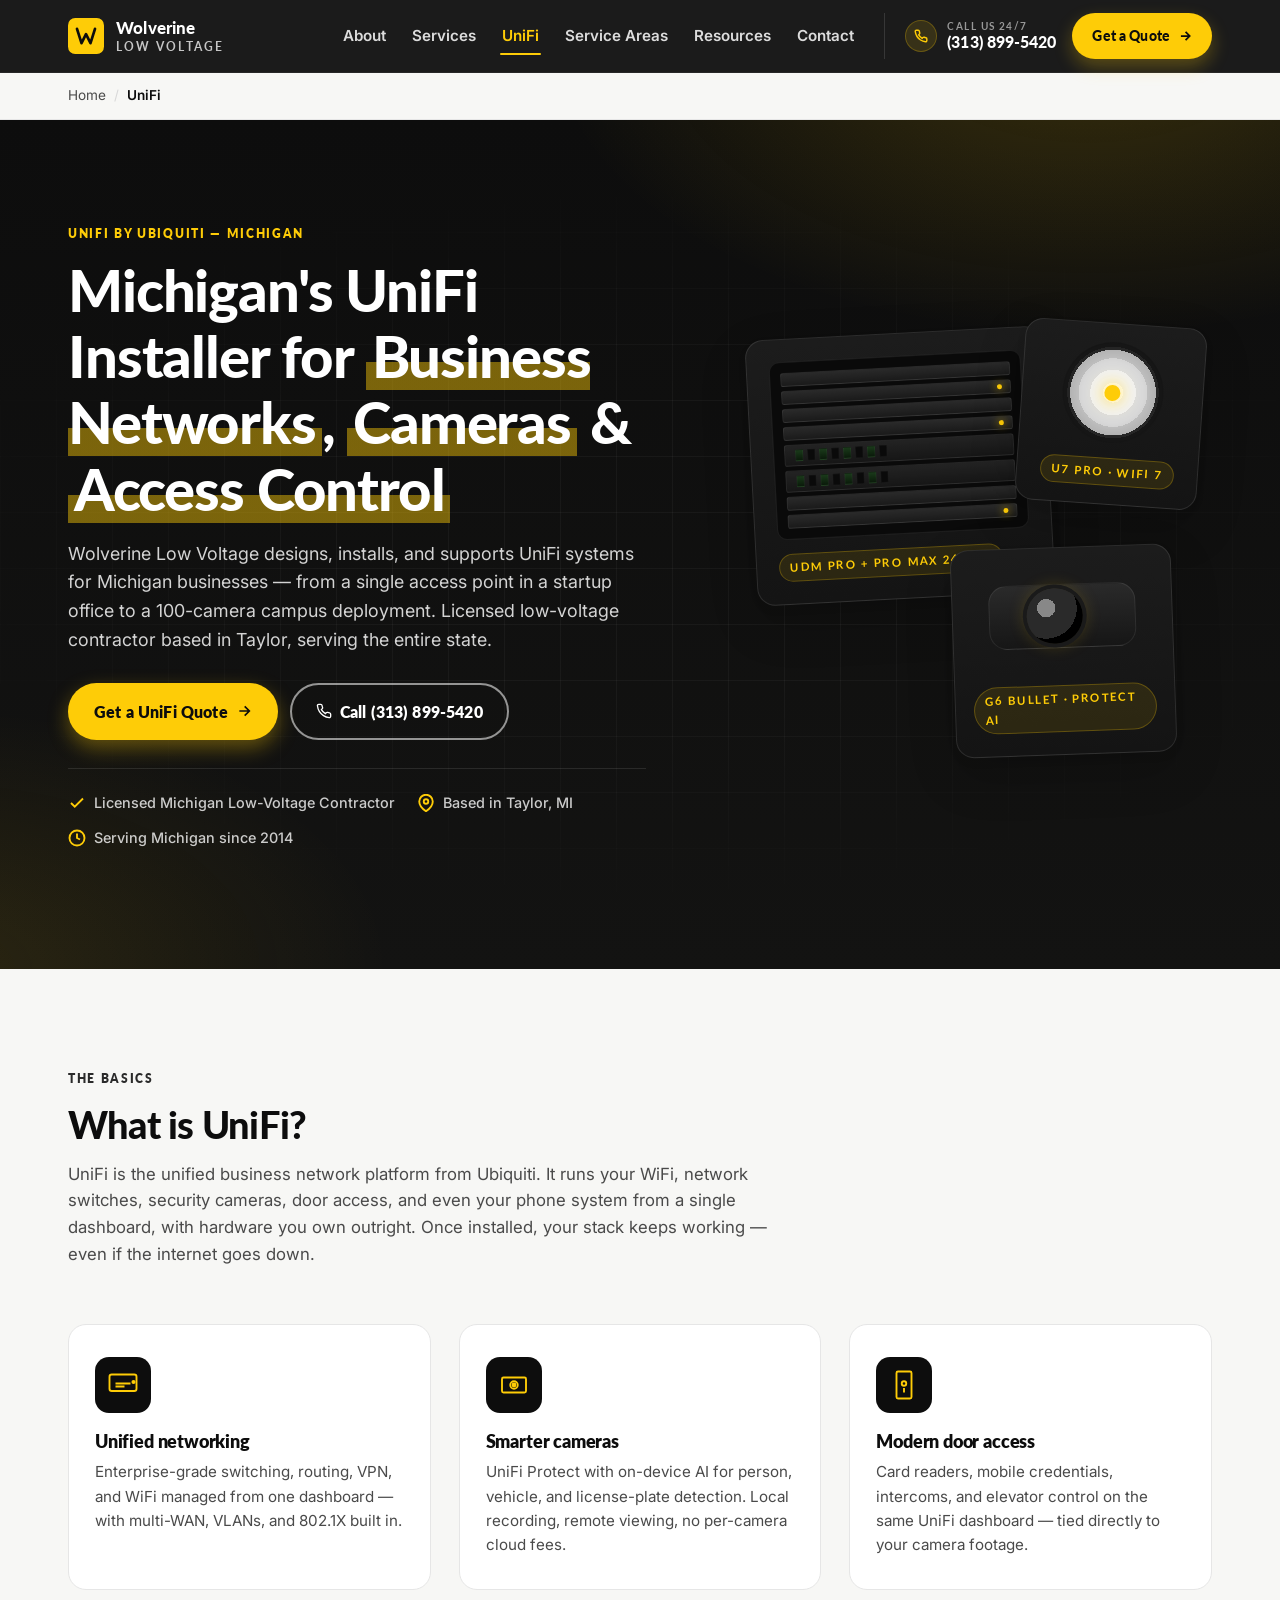
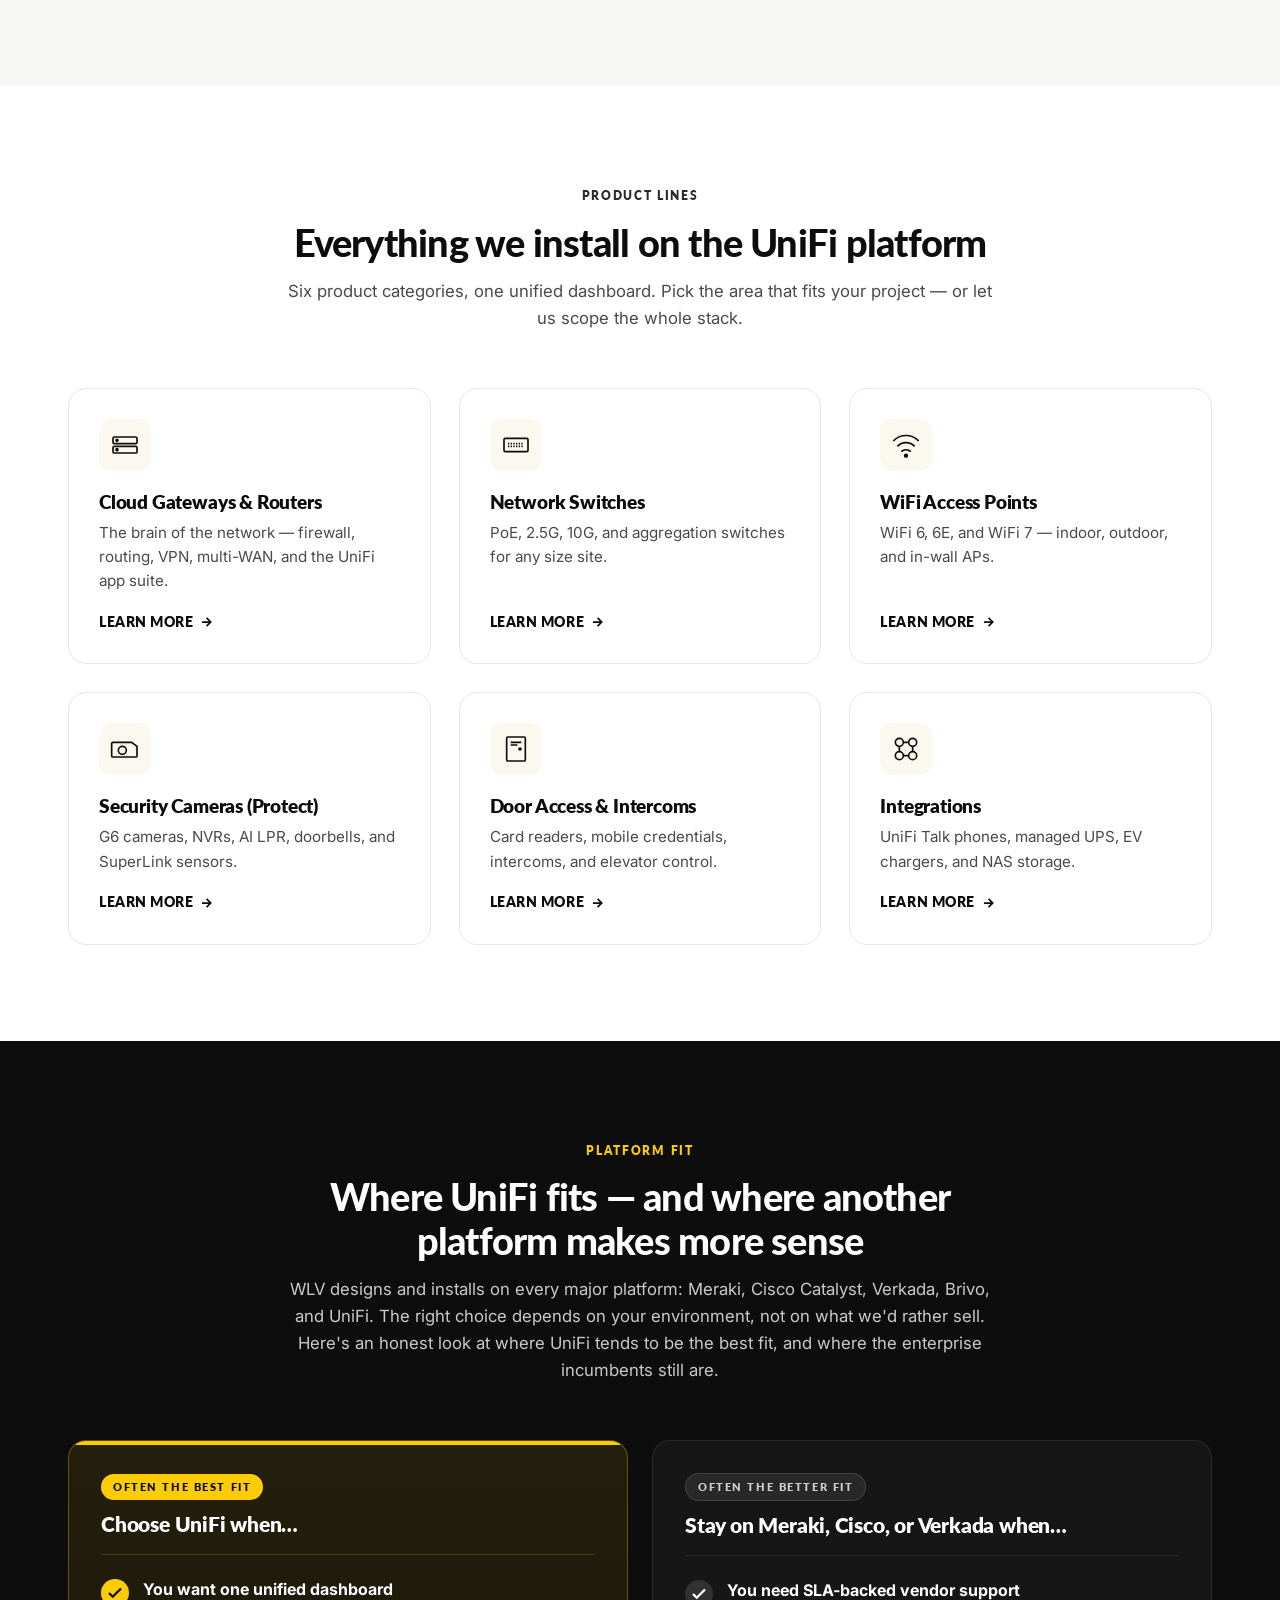
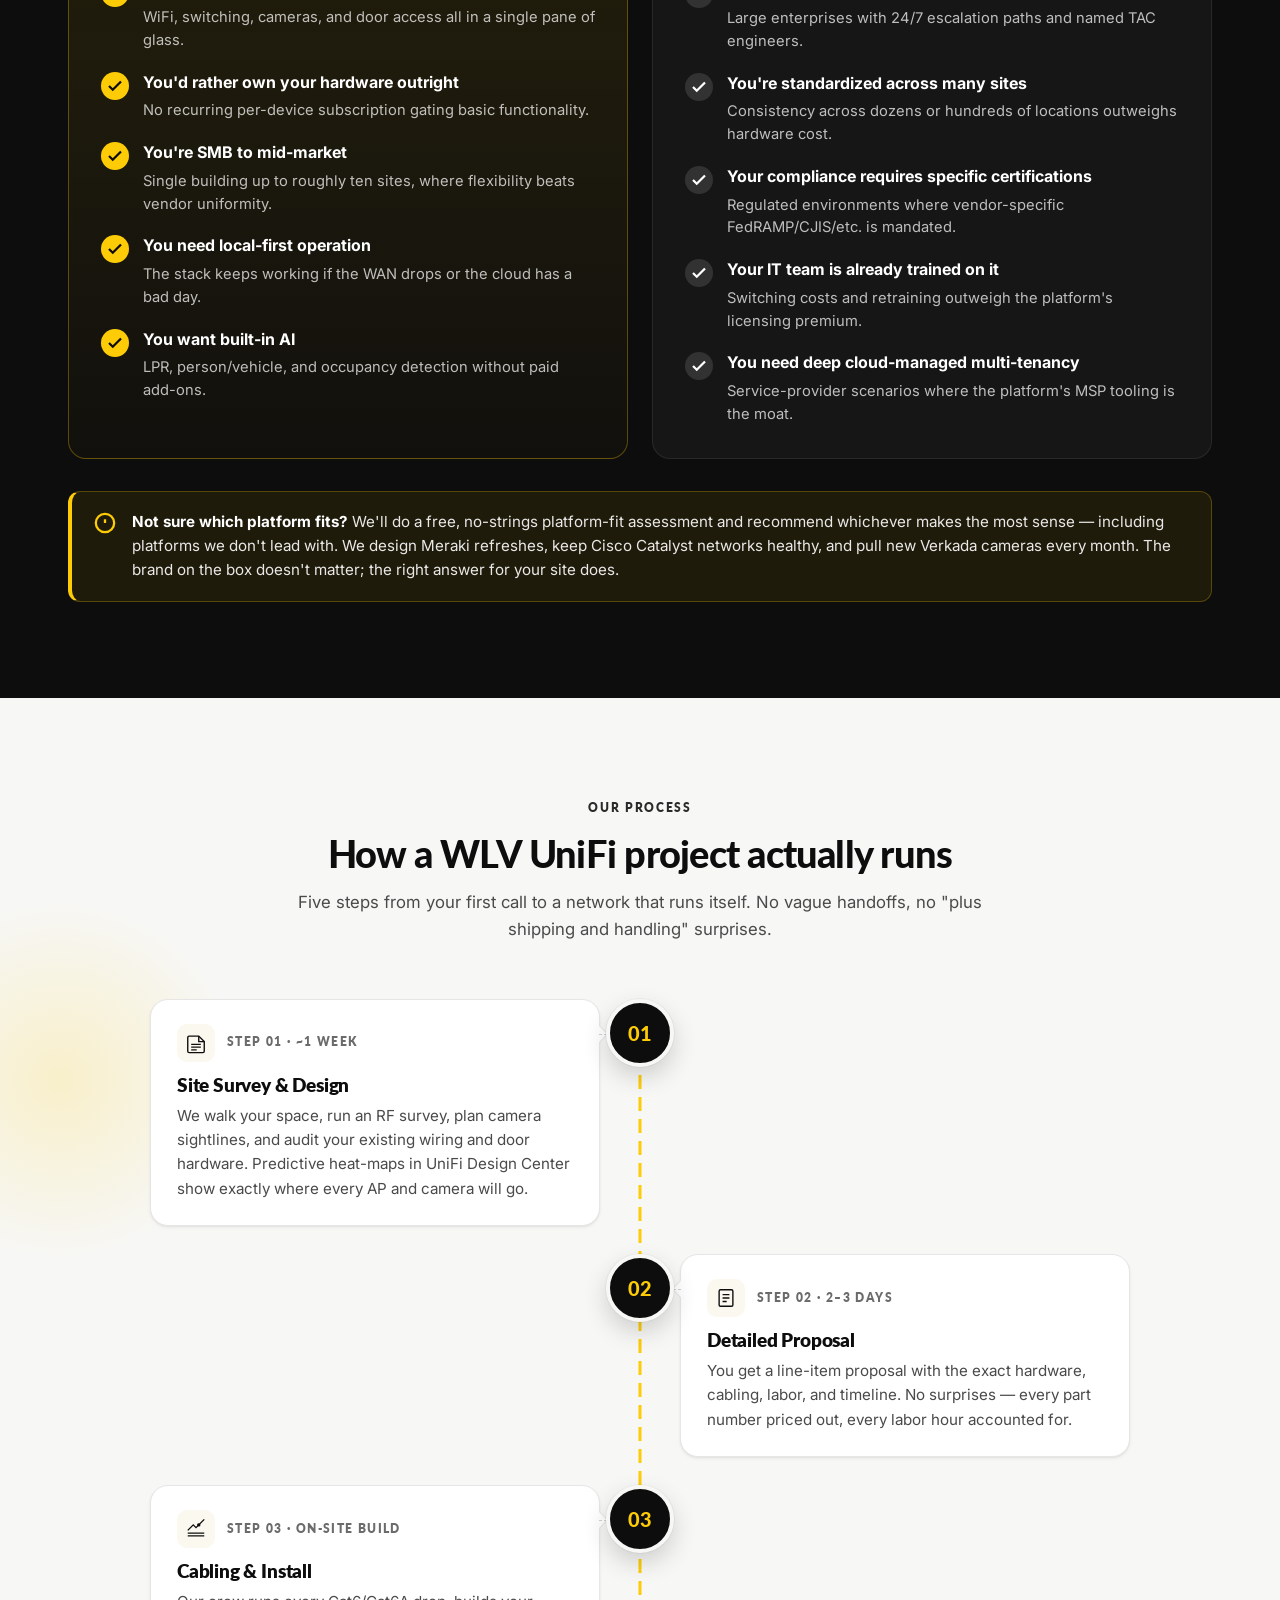
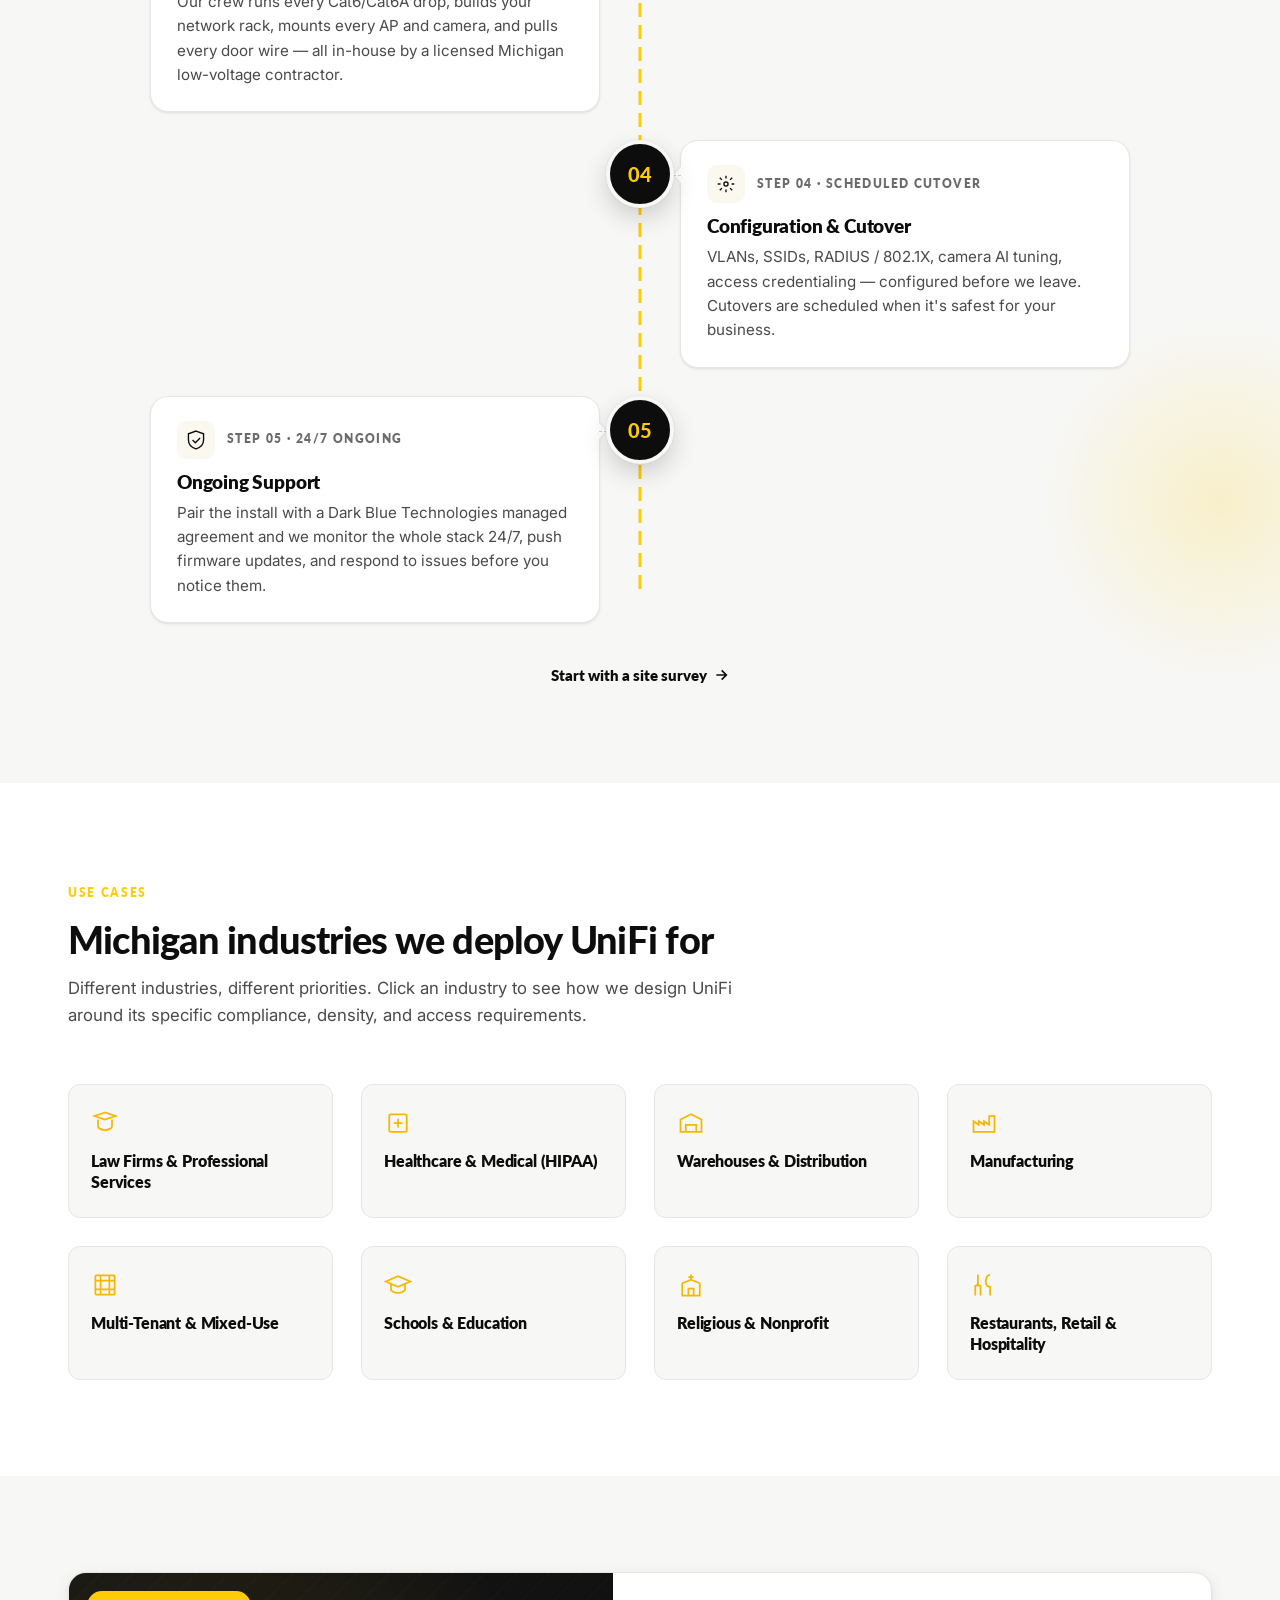
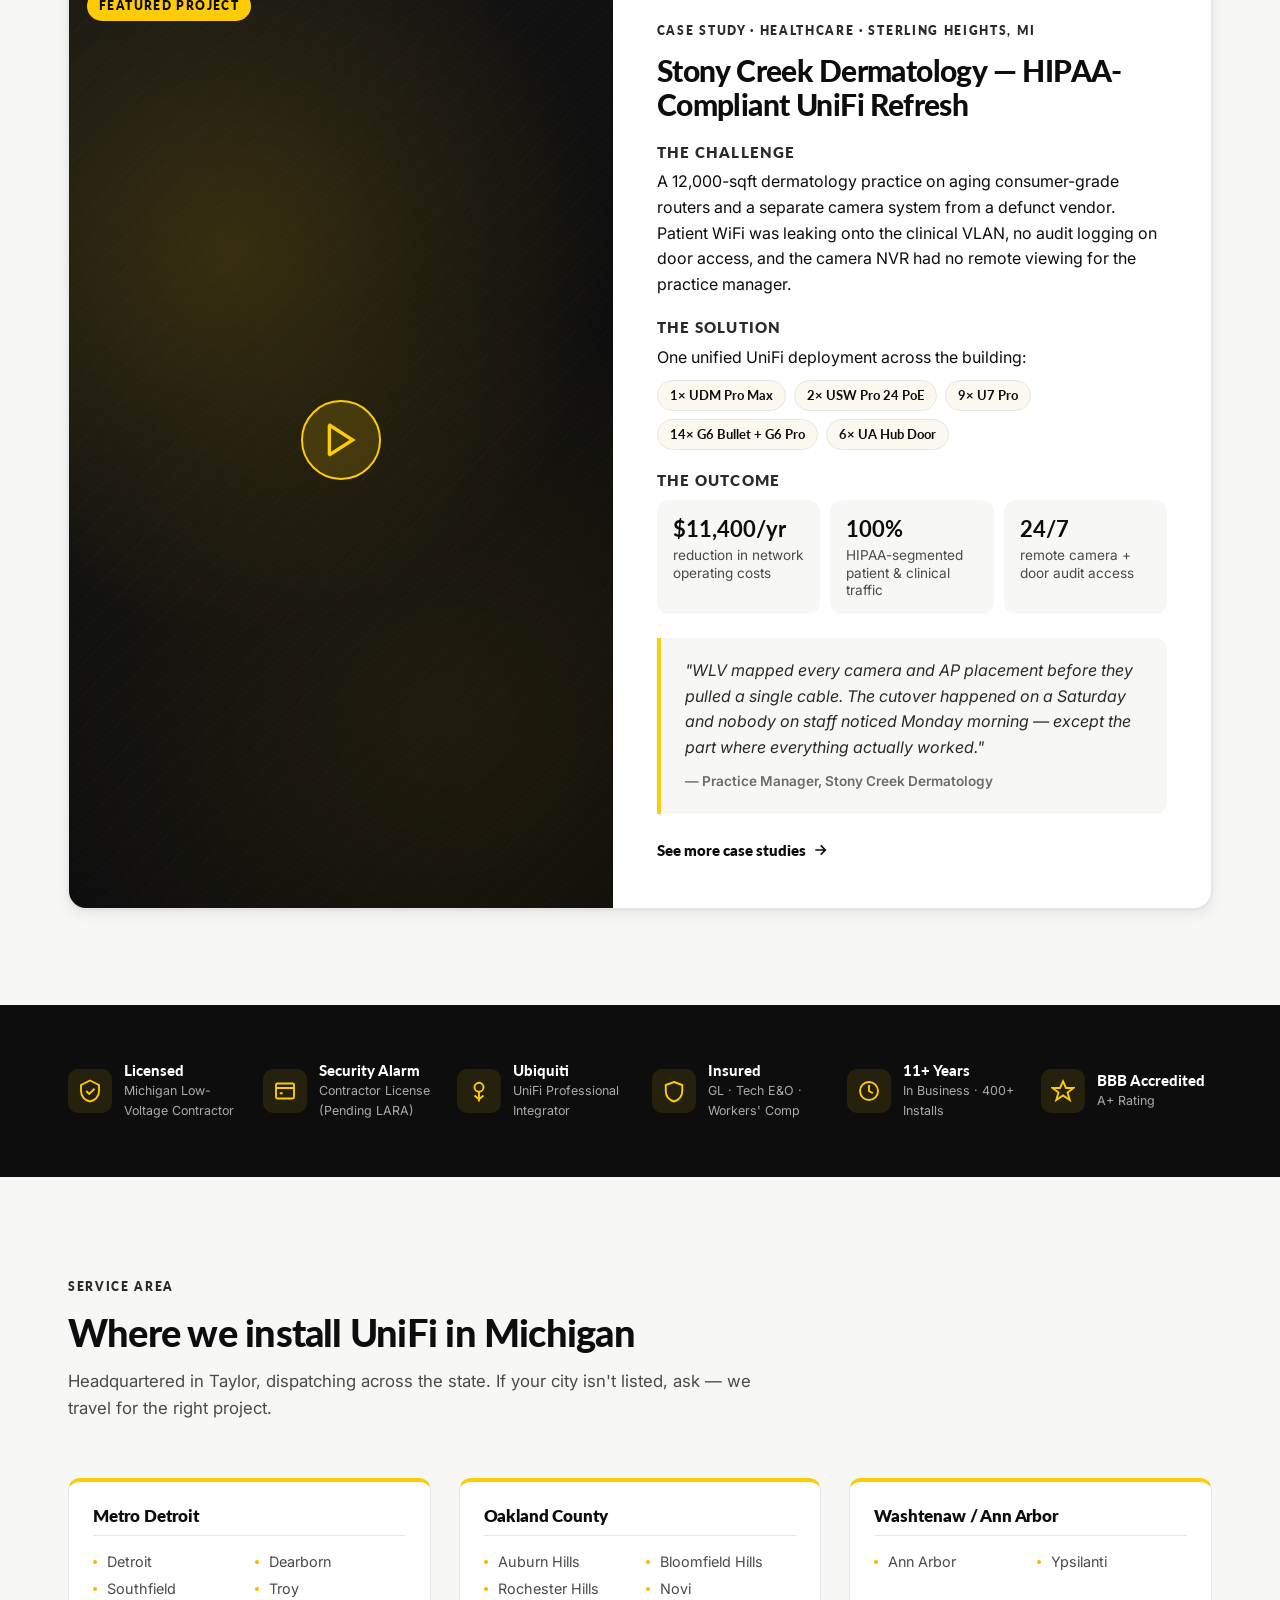
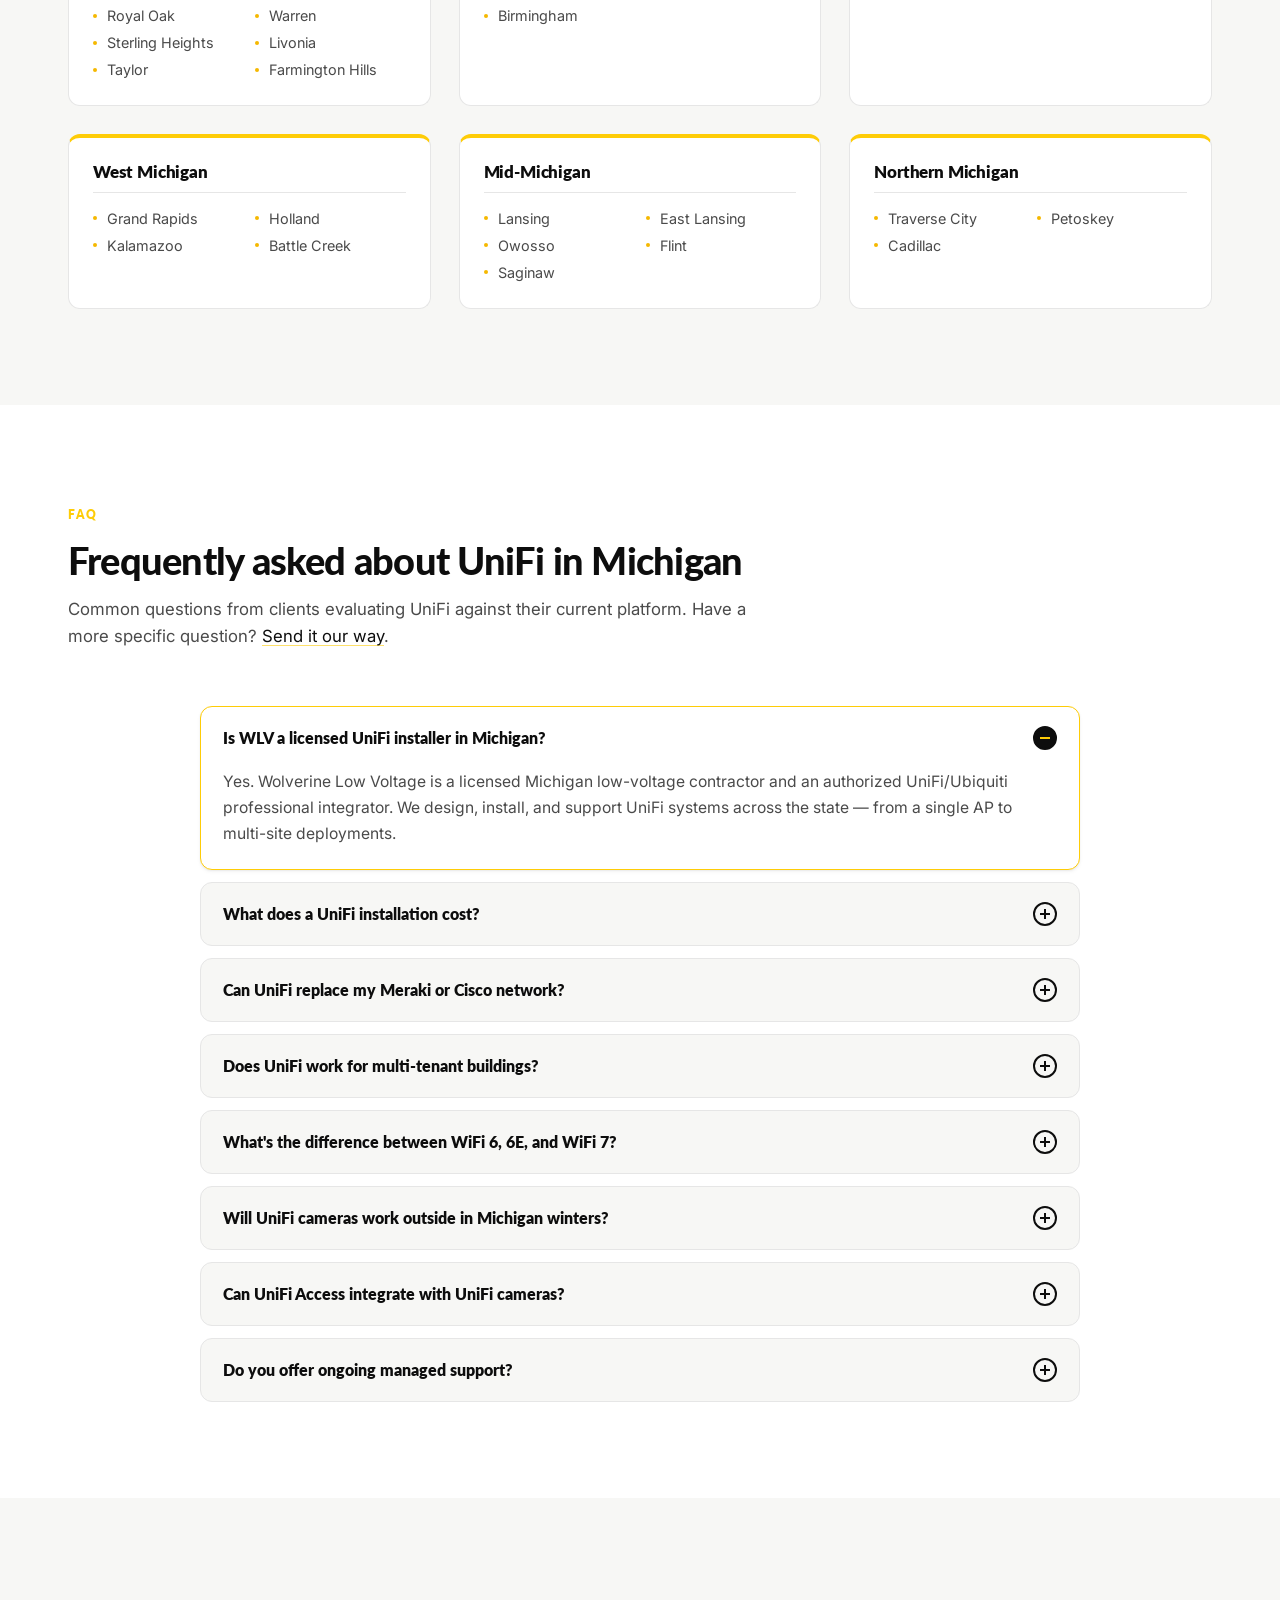
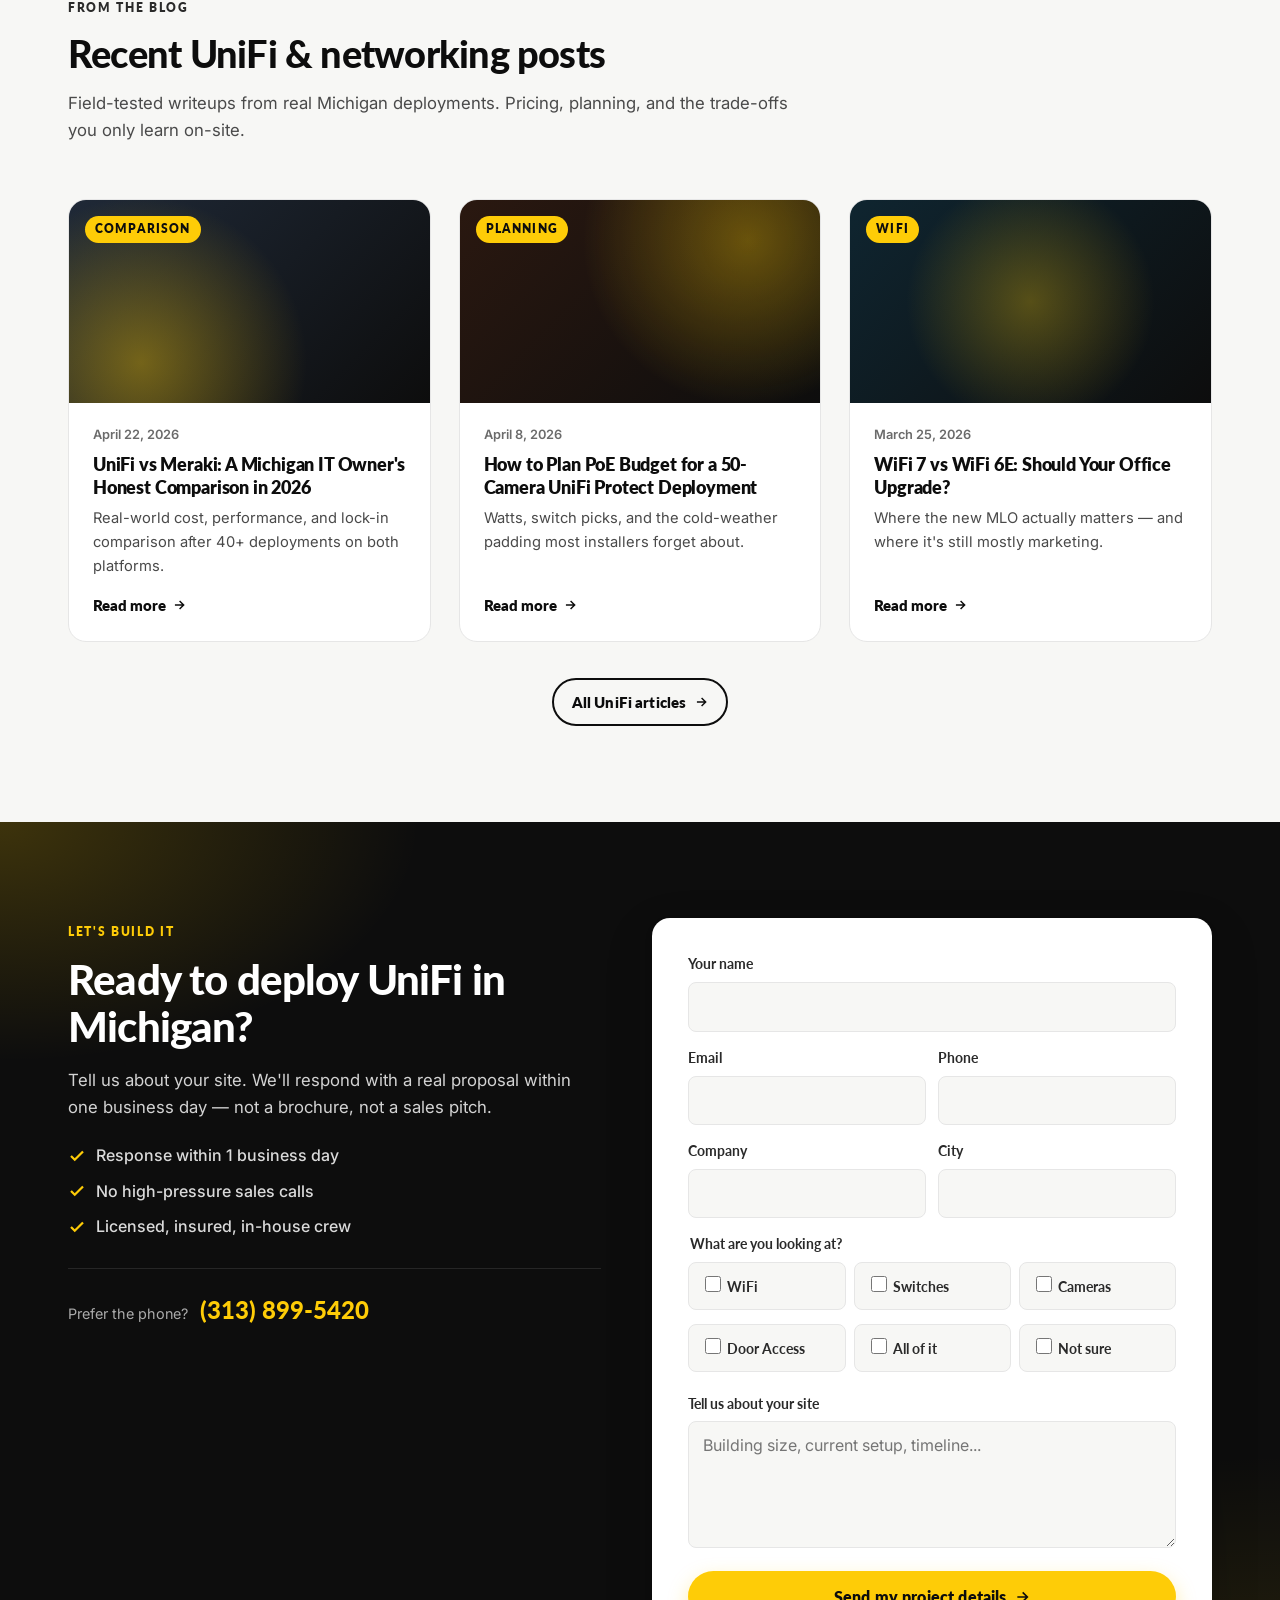
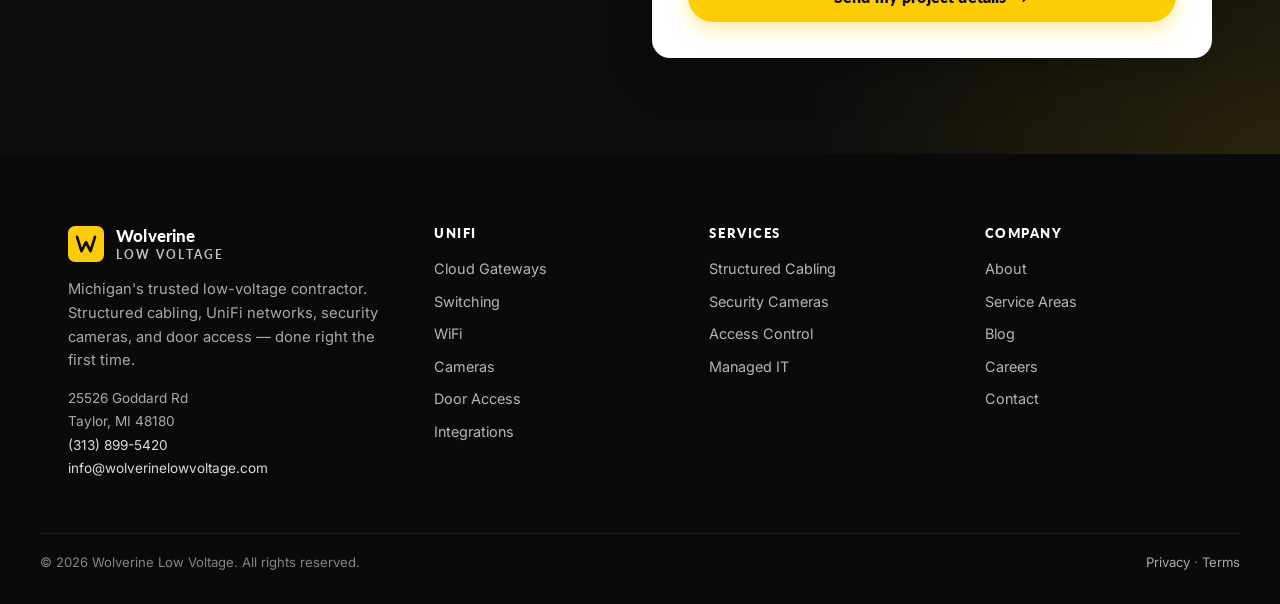
==== commit e6e12057: "Updated content" ====
--- a/index.html
+++ b/index.html
@@ -263,7 +263,7 @@
       <div class="section-head">
         <span class="eyebrow eyebrow-dark">The basics</span>
         <h2>What is UniFi?</h2>
-        <p class="section-lead">UniFi is the unified business network platform from Ubiquiti. It runs your WiFi, network switches, security cameras, door access, and even your phone system from a single dashboard — without the recurring per-device licensing fees of platforms like Meraki or Verkada. Once installed, your hardware keeps working forever, even if the internet goes down.</p>
+        <p class="section-lead">UniFi is the unified business network platform from Ubiquiti. It runs your WiFi, network switches, security cameras, door access, and even your phone system from a single dashboard, with hardware you own outright. Once installed, your stack keeps working — even if the internet goes down.</p>
       </div>
 
       <ul class="replaces-grid" role="list">
@@ -271,22 +271,22 @@
           <div class="replaces-icon">
             <svg viewBox="0 0 48 48" width="36" height="36" fill="none" stroke="currentColor" stroke-width="2.5"><rect x="6" y="10" width="36" height="22" rx="3"/><path d="M14 22h20M14 26h12"/><circle cx="38" cy="20" r="1.5" fill="currentColor"/></svg>
           </div>
-          <h3>Replaces Meraki &amp; Cisco</h3>
-          <p>Same enterprise-grade switching, routing, VPN, and WiFi — without the per-device annual license fees that double your cost every renewal.</p>
+          <h3>Unified networking</h3>
+          <p>Enterprise-grade switching, routing, VPN, and WiFi managed from one dashboard — with multi-WAN, VLANs, and 802.1X built in.</p>
         </li>
         <li class="replaces-card">
           <div class="replaces-icon">
             <svg viewBox="0 0 48 48" width="36" height="36" fill="none" stroke="currentColor" stroke-width="2.5"><rect x="8" y="14" width="32" height="20" rx="2"/><circle cx="24" cy="24" r="5"/><circle cx="24" cy="24" r="2" fill="currentColor"/></svg>
           </div>
-          <h3>Replaces Hikvision &amp; Verkada</h3>
-          <p>UniFi Protect cameras with built-in AI for person, vehicle, and license-plate detection — local recording, no monthly fees per camera.</p>
+          <h3>Smarter cameras</h3>
+          <p>UniFi Protect with on-device AI for person, vehicle, and license-plate detection. Local recording, remote viewing, no per-camera cloud fees.</p>
         </li>
         <li class="replaces-card">
           <div class="replaces-icon">
             <svg viewBox="0 0 48 48" width="36" height="36" fill="none" stroke="currentColor" stroke-width="2.5"><rect x="14" y="6" width="20" height="36" rx="2"/><circle cx="24" cy="22" r="3"/><path d="M24 28v6"/></svg>
           </div>
-          <h3>Replaces Brivo &amp; Kisi</h3>
-          <p>Card readers, mobile credentials, intercoms, and elevator control with the same UniFi dashboard — no per-door monthly subscription.</p>
+          <h3>Modern door access</h3>
+          <p>Card readers, mobile credentials, intercoms, and elevator control on the same UniFi dashboard — tied directly to your camera footage.</p>
         </li>
       </ul>
     </div>
@@ -359,62 +359,108 @@
     </div>
   </section>
 
-  <!-- ============ SECTION 4 — WHY UNIFI ============ -->
+  <!-- ============ SECTION 4 — PLATFORM FIT ============ -->
   <section class="comparison">
     <div class="container">
-      <div class="section-head">
-        <span class="eyebrow">Honest comparison</span>
-        <h2>Why UniFi — and when it isn't the right call</h2>
-        <p class="section-lead">UniFi isn't right for every situation, and we'll tell you when it isn't. But for most Michigan businesses we work with, it delivers the same reliability and feature set as the legacy enterprise vendors at a fraction of the long-term cost. Here's the honest comparison.</p>
-      </div>
-
-      <div class="comparison-table-wrap">
-        <table class="comparison-table">
-          <thead>
-            <tr>
-              <th scope="col">Factor</th>
-              <th scope="col" class="th-unifi">UniFi</th>
-              <th scope="col">Meraki / Verkada / Cisco</th>
-            </tr>
-          </thead>
-          <tbody>
-            <tr>
-              <th scope="row">Recurring license fees</th>
-              <td class="td-unifi"><span class="pill pill-good">None</span> for the core platform</td>
-              <td><span class="pill pill-bad">$$$</span> per device per year, often required to keep the device working</td>
-            </tr>
-            <tr>
-              <th scope="row">Local-first management</th>
-              <td class="td-unifi"><span class="pill pill-good">Yes</span> — works without internet</td>
-              <td>Cloud-only on most platforms</td>
-            </tr>
-            <tr>
-              <th scope="row">Hardware cost</th>
-              <td class="td-unifi"><span class="pill pill-good">30–60% less</span> for comparable specs</td>
-              <td>Premium pricing</td>
-            </tr>
-            <tr>
-              <th scope="row">Unified platform (network + cameras + access)</th>
-              <td class="td-unifi"><span class="pill pill-good">Yes</span>, one dashboard</td>
-              <td>Separate platforms, separate logins</td>
-            </tr>
-            <tr>
-              <th scope="row">Lock-in if you stop paying</th>
-              <td class="td-unifi"><span class="pill pill-good">None</span> — your hardware keeps working</td>
-              <td>Most cloud-only platforms brick the device</td>
-            </tr>
-            <tr>
-              <th scope="row">AI features (LPR, occupancy, person/vehicle)</th>
-              <td class="td-unifi"><span class="pill pill-good">Built-in</span>, no extra license</td>
-              <td>Often paid add-ons</td>
-            </tr>
-          </tbody>
-        </table>
+      <div class="section-head section-head--center">
+        <span class="eyebrow">Platform fit</span>
+        <h2>Where UniFi fits — and where another platform makes more sense</h2>
+        <p class="section-lead">WLV designs and installs on every major platform: Meraki, Cisco Catalyst, Verkada, Brivo, and UniFi. The right choice depends on your environment, not on what we'd rather sell. Here's an honest look at where UniFi tends to be the best fit, and where the enterprise incumbents still are.</p>
+      </div>
+
+      <div class="fit-grid">
+        <article class="fit-card fit-card--primary">
+          <header class="fit-card-head">
+            <span class="fit-badge">Often the best fit</span>
+            <h3>Choose UniFi when&hellip;</h3>
+          </header>
+          <ul class="fit-list">
+            <li>
+              <svg class="fit-check" width="20" height="20" viewBox="0 0 24 24" fill="none" stroke="currentColor" stroke-width="3"><path d="M20 6L9 17l-5-5"/></svg>
+              <div>
+                <strong>You want one unified dashboard</strong>
+                <p>WiFi, switching, cameras, and door access all in a single pane of glass.</p>
+              </div>
+            </li>
+            <li>
+              <svg class="fit-check" width="20" height="20" viewBox="0 0 24 24" fill="none" stroke="currentColor" stroke-width="3"><path d="M20 6L9 17l-5-5"/></svg>
+              <div>
+                <strong>You'd rather own your hardware outright</strong>
+                <p>No recurring per-device subscription gating basic functionality.</p>
+              </div>
+            </li>
+            <li>
+              <svg class="fit-check" width="20" height="20" viewBox="0 0 24 24" fill="none" stroke="currentColor" stroke-width="3"><path d="M20 6L9 17l-5-5"/></svg>
+              <div>
+                <strong>You're SMB to mid-market</strong>
+                <p>Single building up to roughly ten sites, where flexibility beats vendor uniformity.</p>
+              </div>
+            </li>
+            <li>
+              <svg class="fit-check" width="20" height="20" viewBox="0 0 24 24" fill="none" stroke="currentColor" stroke-width="3"><path d="M20 6L9 17l-5-5"/></svg>
+              <div>
+                <strong>You need local-first operation</strong>
+                <p>The stack keeps working if the WAN drops or the cloud has a bad day.</p>
+              </div>
+            </li>
+            <li>
+              <svg class="fit-check" width="20" height="20" viewBox="0 0 24 24" fill="none" stroke="currentColor" stroke-width="3"><path d="M20 6L9 17l-5-5"/></svg>
+              <div>
+                <strong>You want built-in AI</strong>
+                <p>LPR, person/vehicle, and occupancy detection without paid add-ons.</p>
+              </div>
+            </li>
+          </ul>
+        </article>
+
+        <article class="fit-card fit-card--secondary">
+          <header class="fit-card-head">
+            <span class="fit-badge fit-badge--alt">Often the better fit</span>
+            <h3>Stay on Meraki, Cisco, or Verkada when&hellip;</h3>
+          </header>
+          <ul class="fit-list">
+            <li>
+              <svg class="fit-check fit-check--alt" width="20" height="20" viewBox="0 0 24 24" fill="none" stroke="currentColor" stroke-width="3"><path d="M20 6L9 17l-5-5"/></svg>
+              <div>
+                <strong>You need SLA-backed vendor support</strong>
+                <p>Large enterprises with 24/7 escalation paths and named TAC engineers.</p>
+              </div>
+            </li>
+            <li>
+              <svg class="fit-check fit-check--alt" width="20" height="20" viewBox="0 0 24 24" fill="none" stroke="currentColor" stroke-width="3"><path d="M20 6L9 17l-5-5"/></svg>
+              <div>
+                <strong>You're standardized across many sites</strong>
+                <p>Consistency across dozens or hundreds of locations outweighs hardware cost.</p>
+              </div>
+            </li>
+            <li>
+              <svg class="fit-check fit-check--alt" width="20" height="20" viewBox="0 0 24 24" fill="none" stroke="currentColor" stroke-width="3"><path d="M20 6L9 17l-5-5"/></svg>
+              <div>
+                <strong>Your compliance requires specific certifications</strong>
+                <p>Regulated environments where vendor-specific FedRAMP/CJIS/etc. is mandated.</p>
+              </div>
+            </li>
+            <li>
+              <svg class="fit-check fit-check--alt" width="20" height="20" viewBox="0 0 24 24" fill="none" stroke="currentColor" stroke-width="3"><path d="M20 6L9 17l-5-5"/></svg>
+              <div>
+                <strong>Your IT team is already trained on it</strong>
+                <p>Switching costs and retraining outweigh the platform's licensing premium.</p>
+              </div>
+            </li>
+            <li>
+              <svg class="fit-check fit-check--alt" width="20" height="20" viewBox="0 0 24 24" fill="none" stroke="currentColor" stroke-width="3"><path d="M20 6L9 17l-5-5"/></svg>
+              <div>
+                <strong>You need deep cloud-managed multi-tenancy</strong>
+                <p>Service-provider scenarios where the platform's MSP tooling is the moat.</p>
+              </div>
+            </li>
+          </ul>
+        </article>
       </div>
 
       <aside class="callout">
         <svg width="22" height="22" viewBox="0 0 24 24" fill="none" stroke="currentColor" stroke-width="2.5"><circle cx="12" cy="12" r="10"/><path d="M12 8v4M12 16h.01"/></svg>
-        <p><strong>The trade-offs we'll tell you about.</strong> UniFi has a smaller support apparatus than the enterprise incumbents, fewer formal enterprise certifications, and no SLA-backed cloud. For most SMB and mid-market deployments these are non-issues — but if your environment requires a 24/7 vendor SLA, we'll point you toward the right platform, even if it isn't UniFi.</p>
+        <p><strong>Not sure which platform fits?</strong> We'll do a free, no-strings platform-fit assessment and recommend whichever makes the most sense — including platforms we don't lead with. We design Meraki refreshes, keep Cisco Catalyst networks healthy, and pull new Verkada cameras every month. The brand on the box doesn't matter; the right answer for your site does.</p>
       </aside>
     </div>
   </section>
@@ -608,7 +654,7 @@
           <div class="cs-section">
             <h4>The Outcome</h4>
             <ul class="cs-metric-list">
-              <li><strong>$11,400/yr</strong> in eliminated recurring licensing</li>
+              <li><strong>$11,400/yr</strong> reduction in network operating costs</li>
               <li><strong>100%</strong> HIPAA-segmented patient &amp; clinical traffic</li>
               <li><strong>24/7</strong> remote camera + door audit access</li>
             </ul>
--- a/styles.css
+++ b/styles.css
@@ -539,62 +539,101 @@
 .comparison h2, .comparison .section-lead { color: #fff; }
 .comparison .section-lead { color: rgba(255,255,255,.78); }
 
-.comparison-table-wrap {
+/* Platform-fit decision cards */
+.fit-grid {
+  display: grid;
+  grid-template-columns: repeat(2, 1fr);
+  gap: 24px;
+  margin-bottom: 32px;
+}
+.fit-card {
+  position: relative;
   background: #161616;
   border: 1px solid rgba(255,255,255,.08);
   border-radius: var(--radius-lg);
+  padding: 32px;
   overflow: hidden;
-  margin-bottom: 28px;
-}
-.comparison-table {
-  width: 100%;
-  border-collapse: collapse;
-  font-size: .98rem;
-}
-.comparison-table th, .comparison-table td {
-  padding: 18px 22px;
-  text-align: left;
-  vertical-align: top;
-  border-bottom: 1px solid rgba(255,255,255,.06);
-}
-.comparison-table thead th {
-  background: #0a0a0a;
-  font-family: var(--font-display);
-  font-weight: 900;
-  letter-spacing: .04em;
+}
+.fit-card--primary {
+  background: linear-gradient(180deg, rgba(254,204,7,.10), rgba(254,204,7,.02));
+  border-color: rgba(254,204,7,.30);
+}
+.fit-card--primary::before {
+  content: "";
+  position: absolute; top: 0; left: 0; right: 0; height: 4px;
+  background: var(--gold);
+}
+.fit-card-head {
+  margin-bottom: 22px;
+  padding-bottom: 18px;
+  border-bottom: 1px solid rgba(255,255,255,.08);
+}
+.fit-card--primary .fit-card-head {
+  border-color: rgba(254,204,7,.20);
+}
+.fit-card h3 {
+  color: #fff;
+  font-size: 1.3rem;
+  margin: 0;
+}
+.fit-badge {
+  display: inline-block;
+  font-family: var(--font-display);
+  font-weight: 800;
+  font-size: .7rem;
+  letter-spacing: .14em;
   text-transform: uppercase;
-  font-size: .8rem;
-  color: rgba(255,255,255,.7);
-}
-.comparison-table thead th.th-unifi { color: var(--gold); }
-.comparison-table tbody th {
+  padding: 4px 12px;
+  border-radius: 999px;
+  margin-bottom: 12px;
+  background: var(--gold);
+  color: var(--ink);
+}
+.fit-badge--alt {
+  background: rgba(255,255,255,.08);
+  color: rgba(255,255,255,.78);
+  border: 1px solid rgba(255,255,255,.12);
+}
+.fit-list {
+  list-style: none;
+  padding: 0;
+  margin: 0;
+  display: flex;
+  flex-direction: column;
+  gap: 18px;
+}
+.fit-list li {
+  display: flex;
+  gap: 14px;
+  align-items: flex-start;
+}
+.fit-list strong {
+  display: block;
   color: #fff;
   font-weight: 700;
-  width: 28%;
-}
-.comparison-table tbody td {
-  color: rgba(255,255,255,.82);
-}
-.comparison-table .td-unifi {
-  background: linear-gradient(180deg, rgba(254,204,7,.06), rgba(254,204,7,.02));
+  font-size: 1rem;
+  margin-bottom: 4px;
+}
+.fit-list p {
+  color: rgba(255,255,255,.72);
+  font-size: .92rem;
+  margin: 0;
+  line-height: 1.55;
+}
+.fit-check {
+  flex-shrink: 0;
+  width: 28px; height: 28px;
+  padding: 5px;
+  background: var(--gold);
+  color: var(--ink);
+  border-radius: 50%;
+  margin-top: 2px;
+  box-sizing: border-box;
+}
+.fit-check--alt {
+  background: rgba(255,255,255,.12);
   color: #fff;
-  font-weight: 500;
-}
-.comparison-table tr:last-child th,
-.comparison-table tr:last-child td { border-bottom: 0; }
-
-.pill {
-  display: inline-block;
-  padding: 2px 10px;
-  border-radius: 999px;
-  font-family: var(--font-display);
-  font-weight: 800;
-  font-size: .78rem;
-  letter-spacing: .02em;
-  margin-right: 4px;
-}
-.pill-good { background: rgba(46,164,79,.16); color: #6fd58e; border: 1px solid rgba(46,164,79,.35); }
-.pill-bad { background: rgba(196,55,58,.16); color: #f08488; border: 1px solid rgba(196,55,58,.35); }
+}
 
 .callout {
   display: flex; gap: 16px; align-items: flex-start;
@@ -1266,6 +1305,7 @@
   }
   .industry-grid { grid-template-columns: repeat(3, 1fr); }
   .trust-bar-list { grid-template-columns: repeat(3, 1fr); }
+  .fit-grid { grid-template-columns: 1fr; }
   .footer-grid { grid-template-columns: 1fr 1fr; }
   .case-study-card { grid-template-columns: 1fr; }
   .case-study-photo { min-height: 240px; }
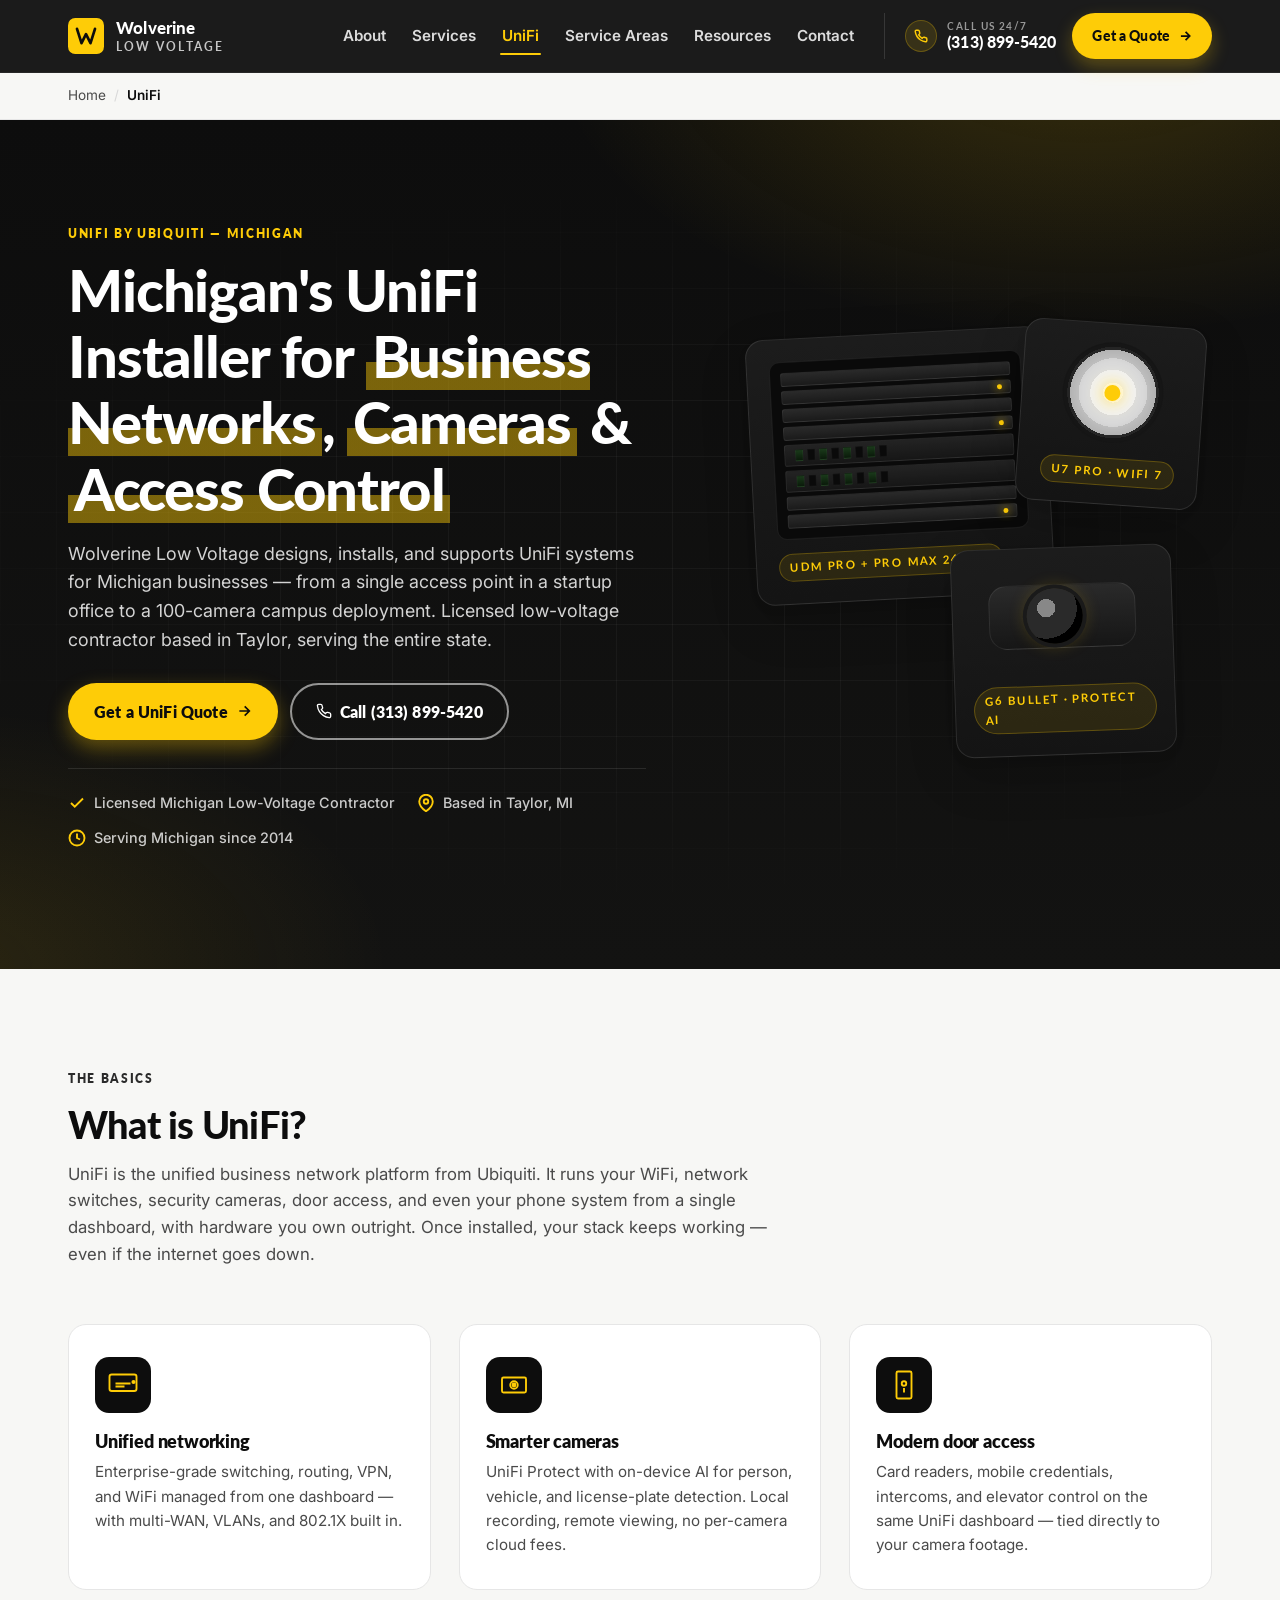
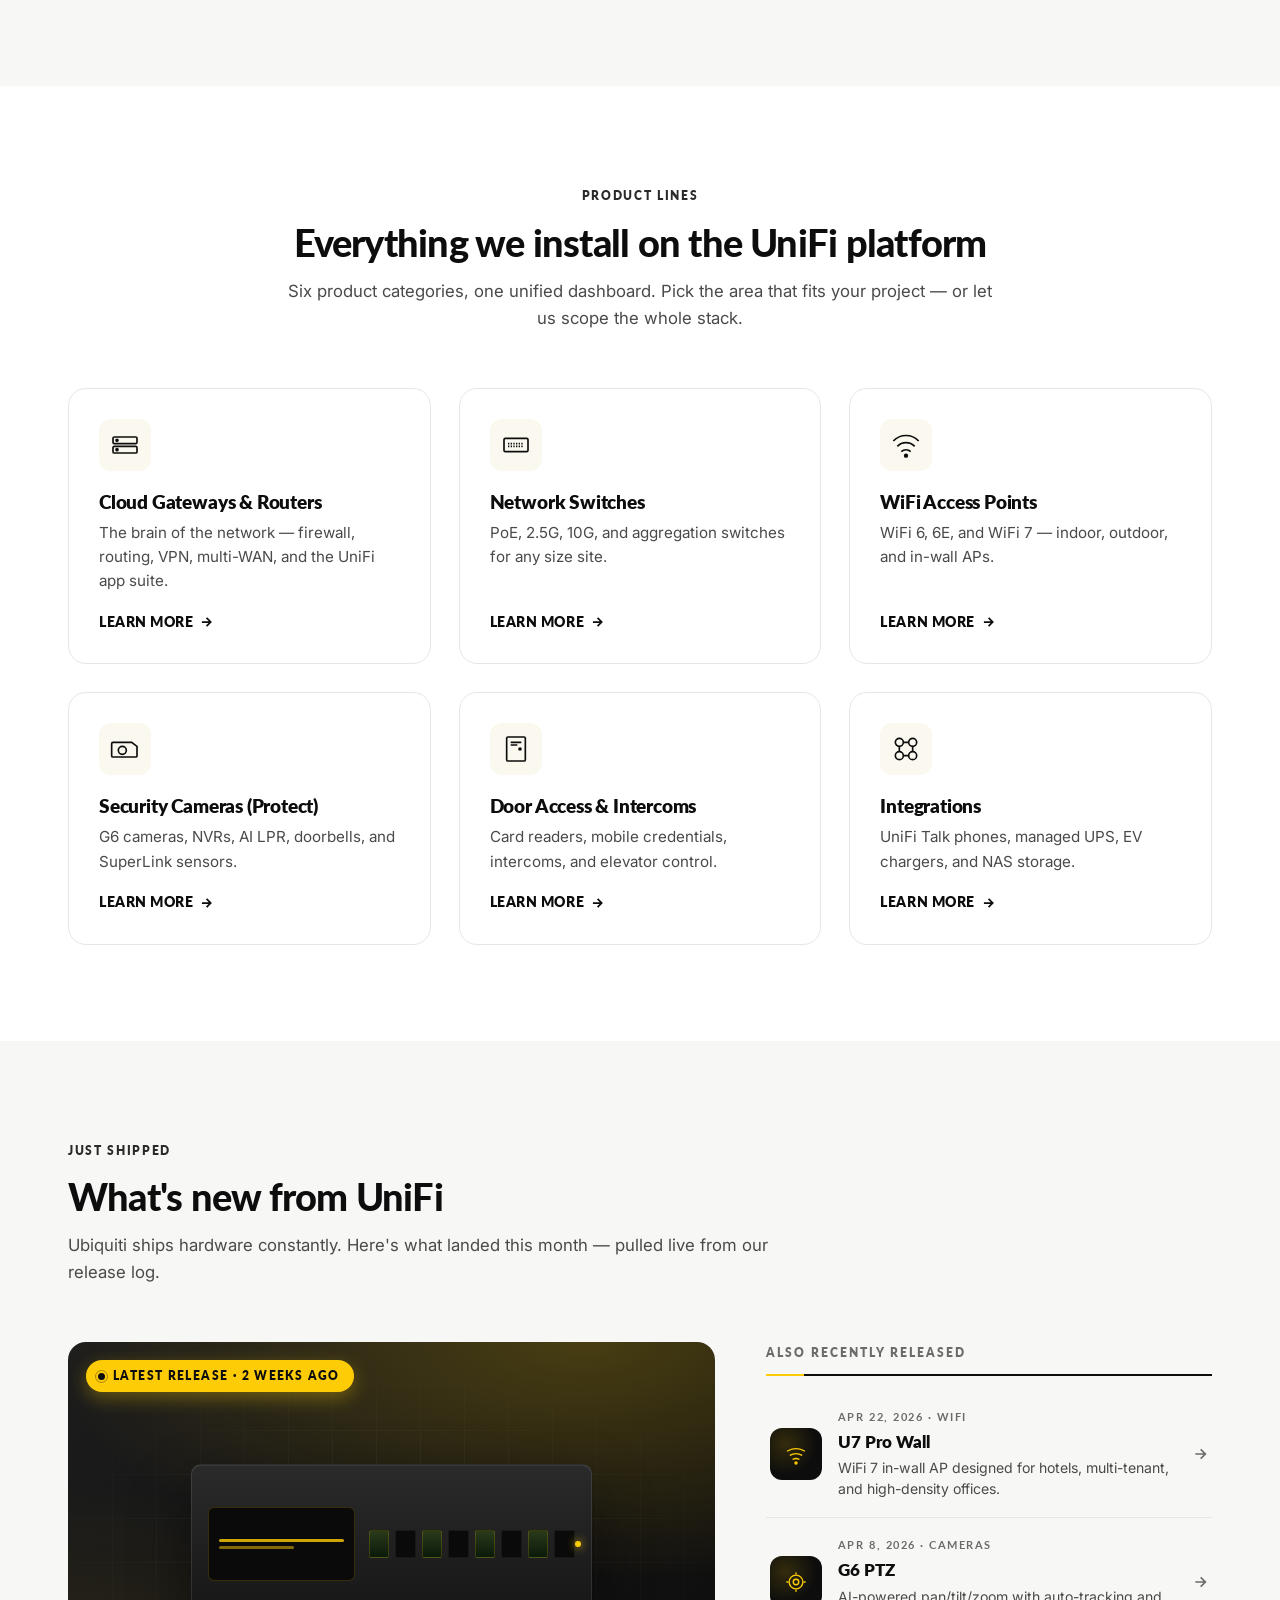
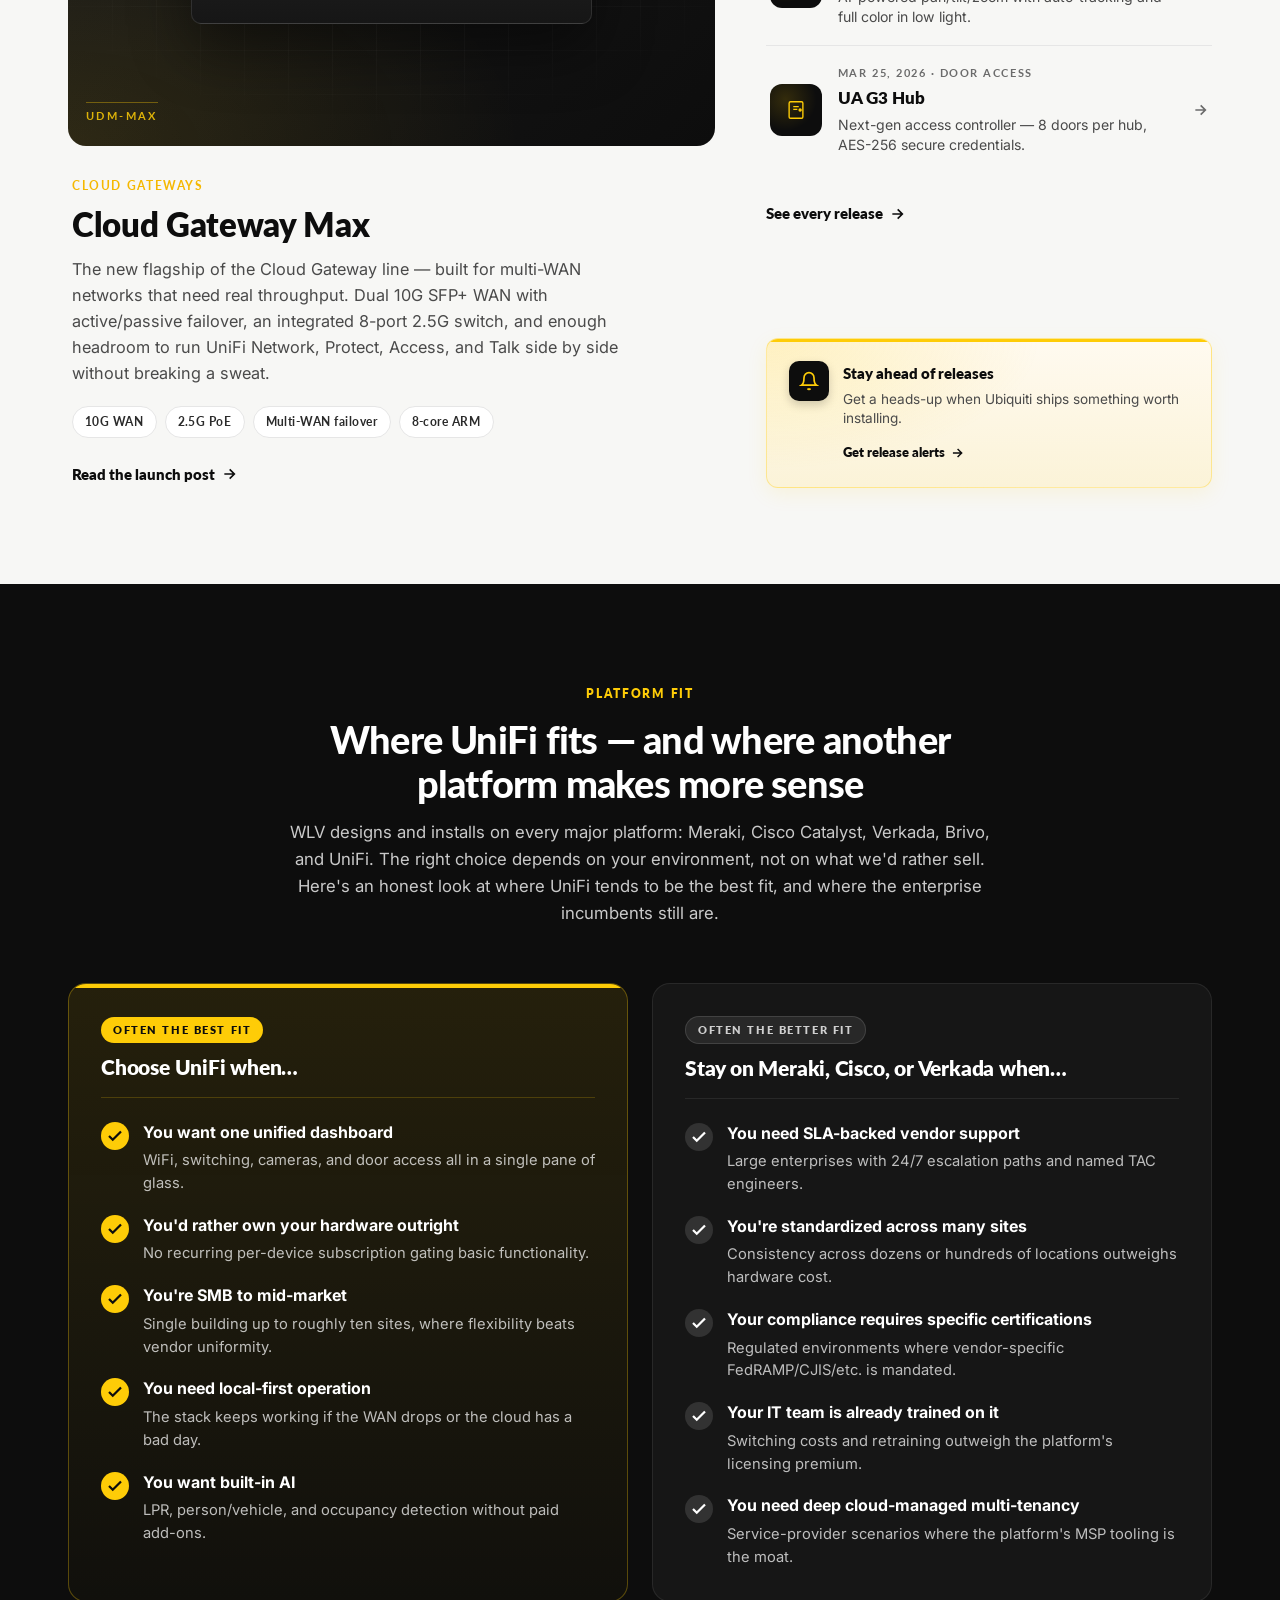
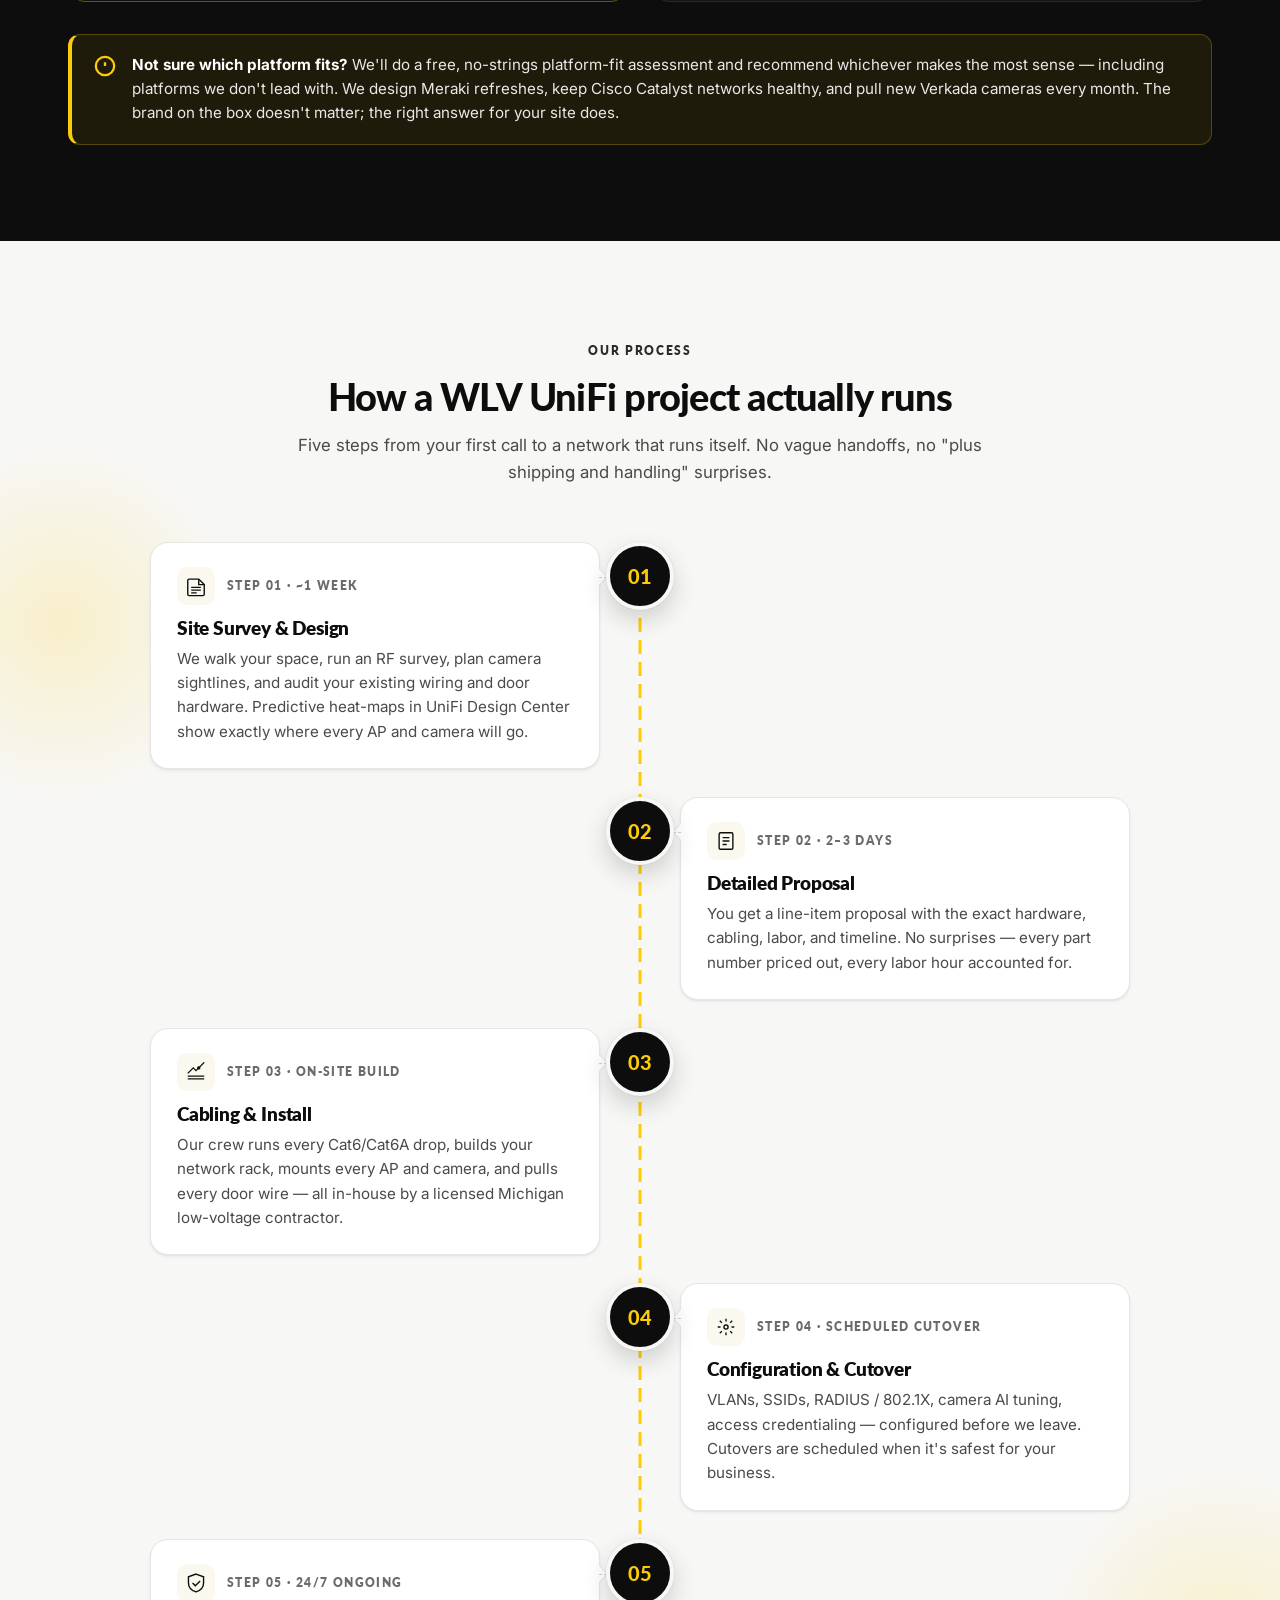
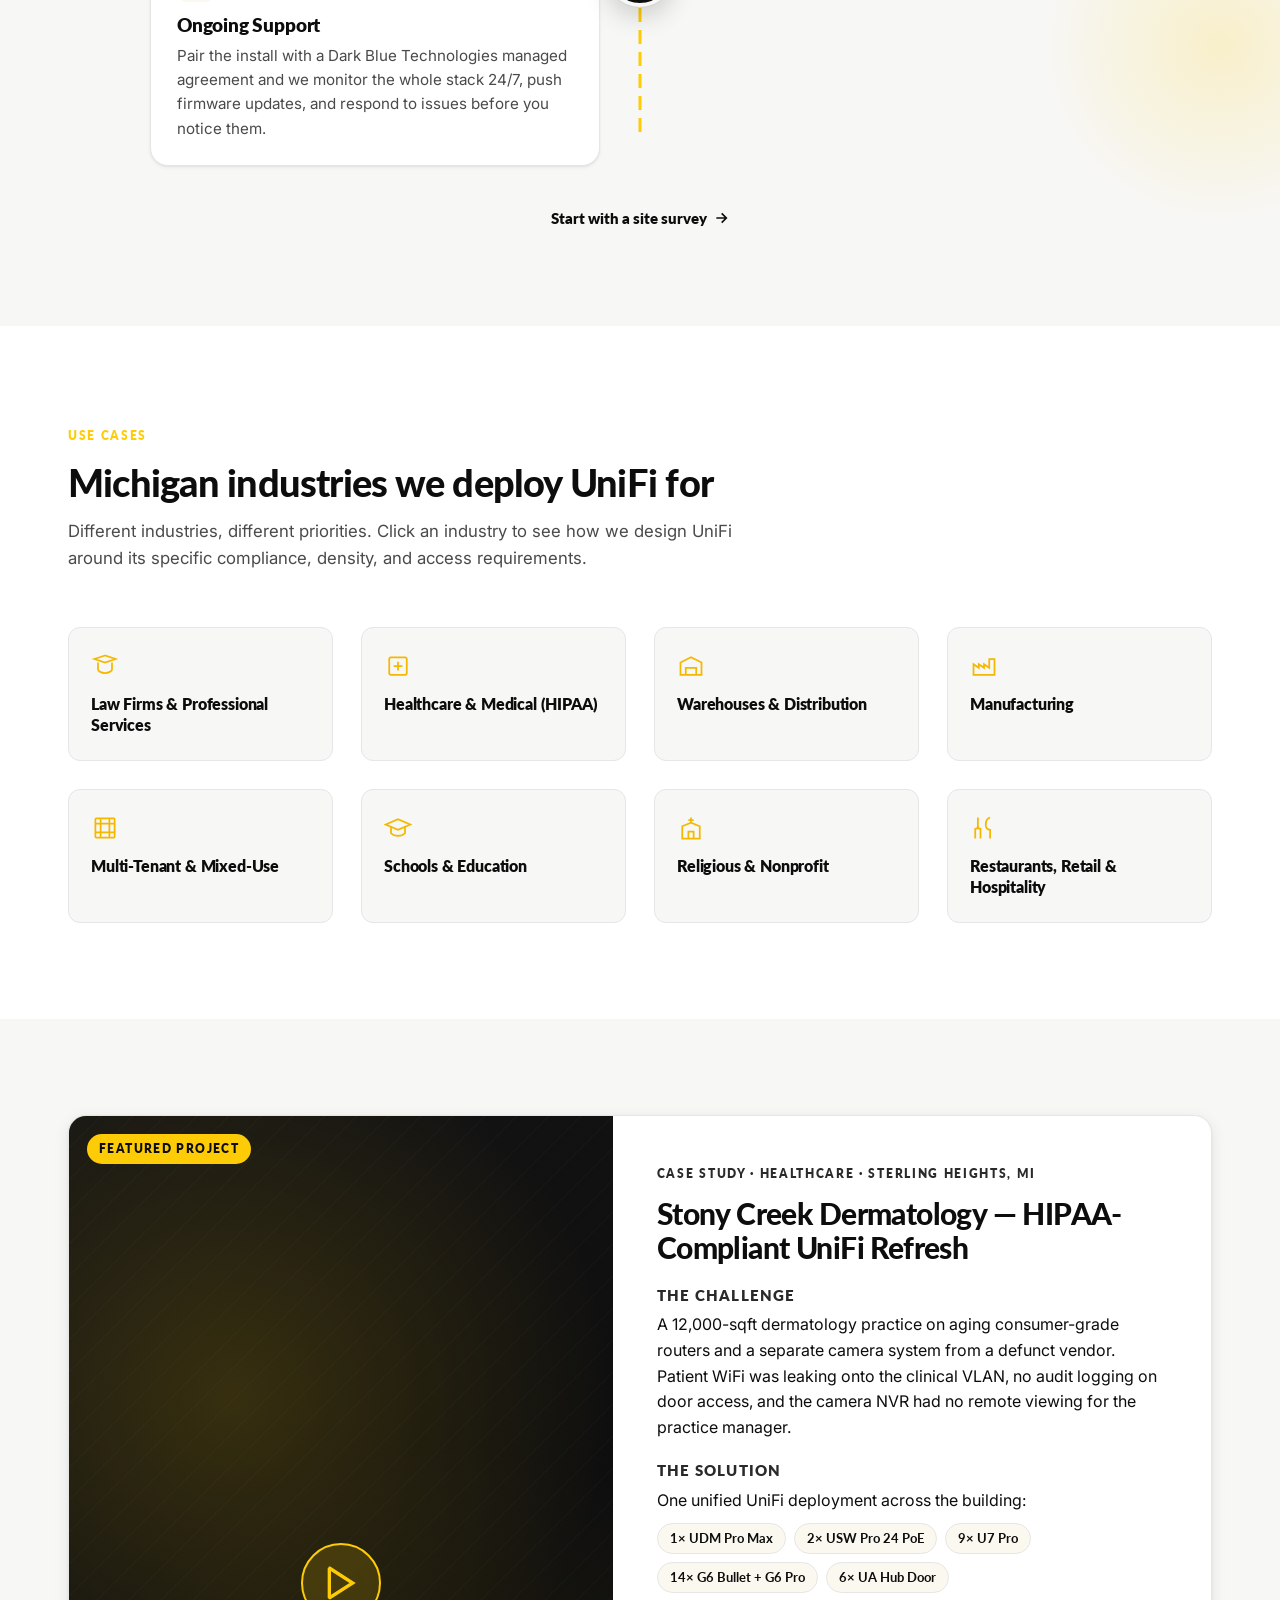
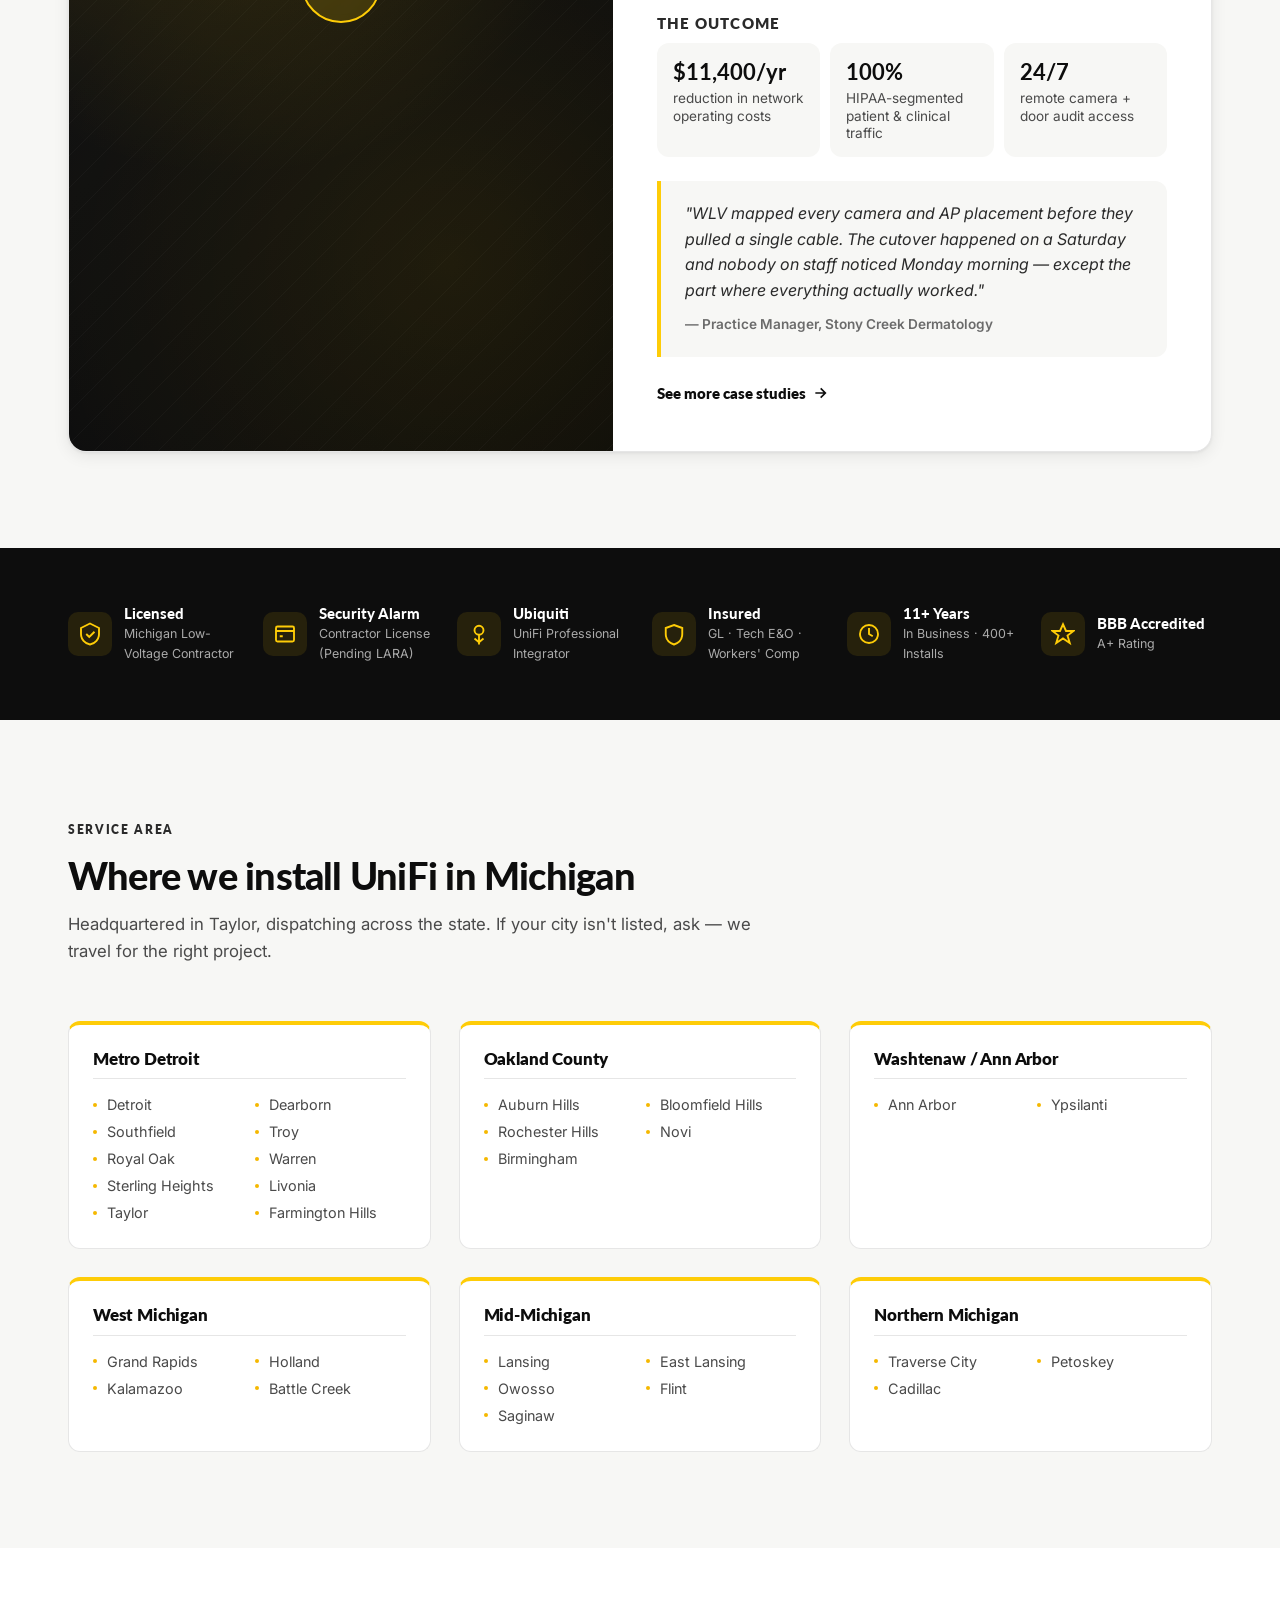
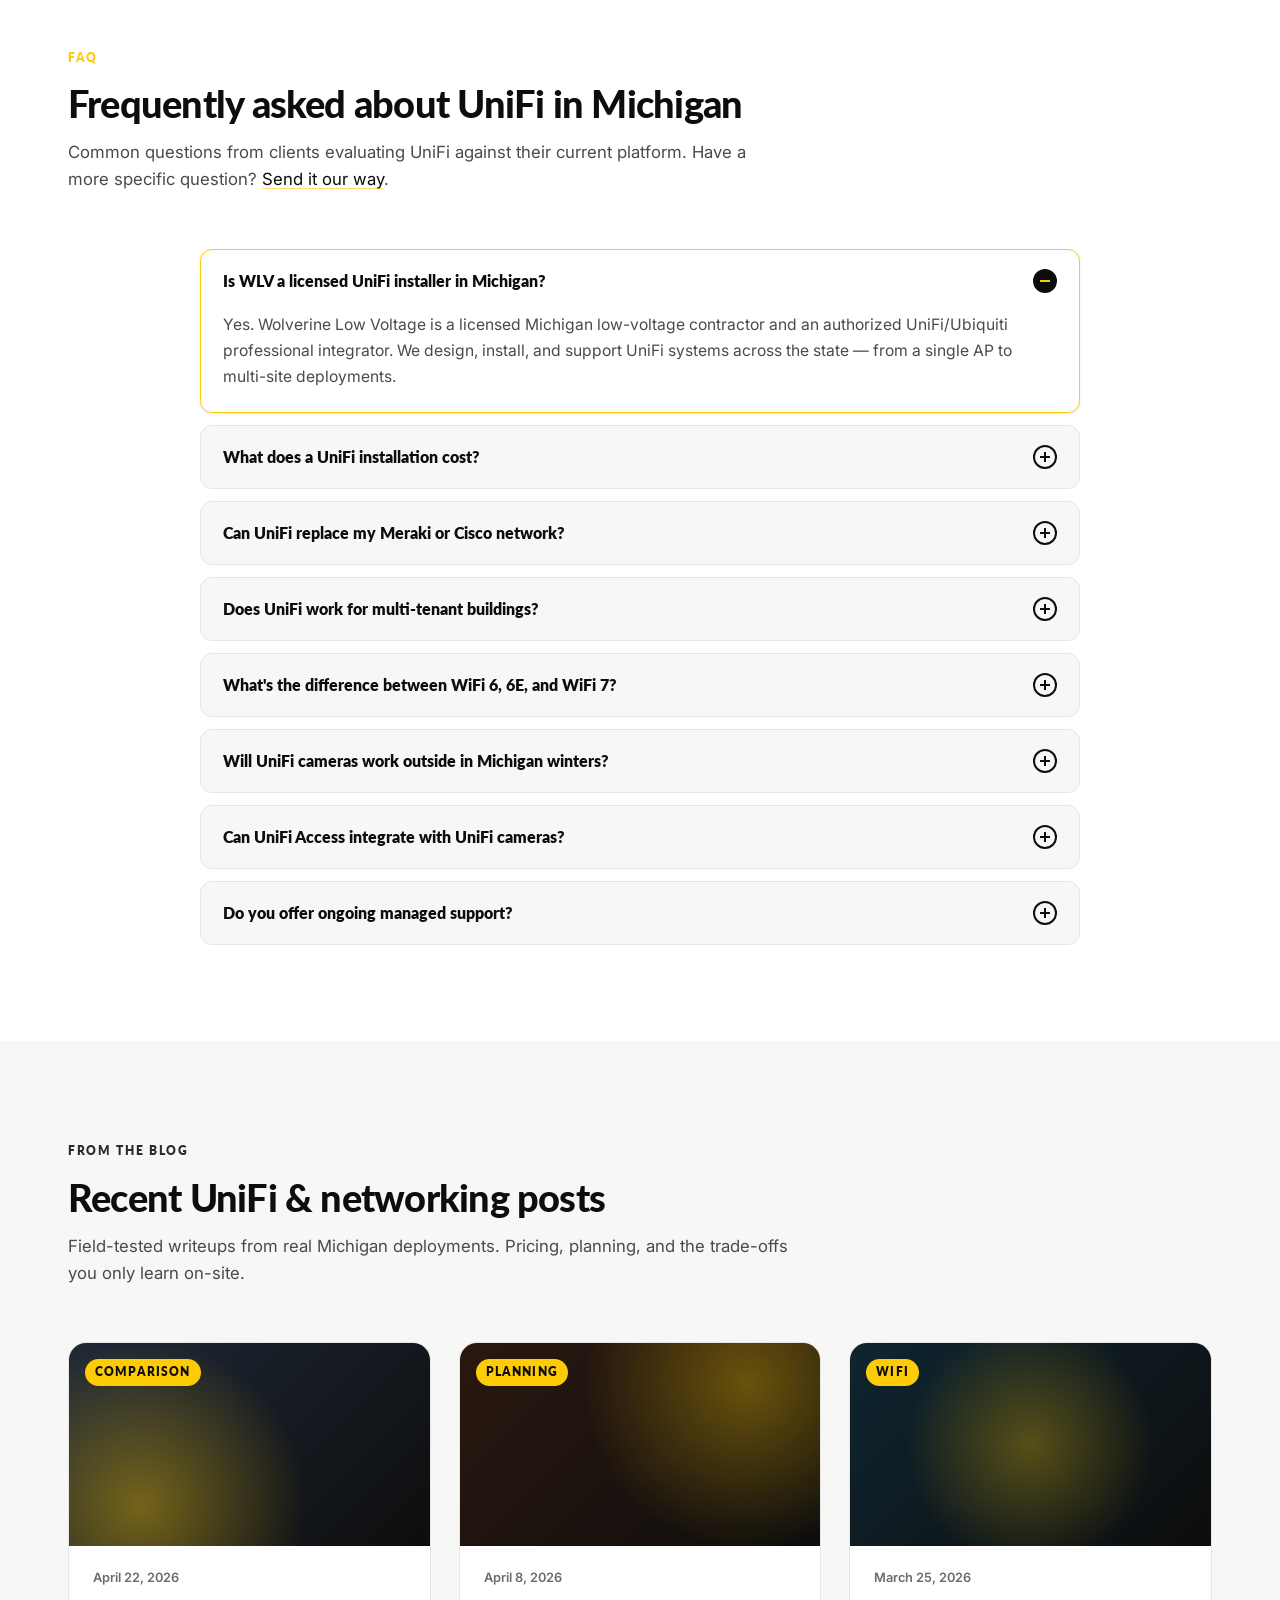
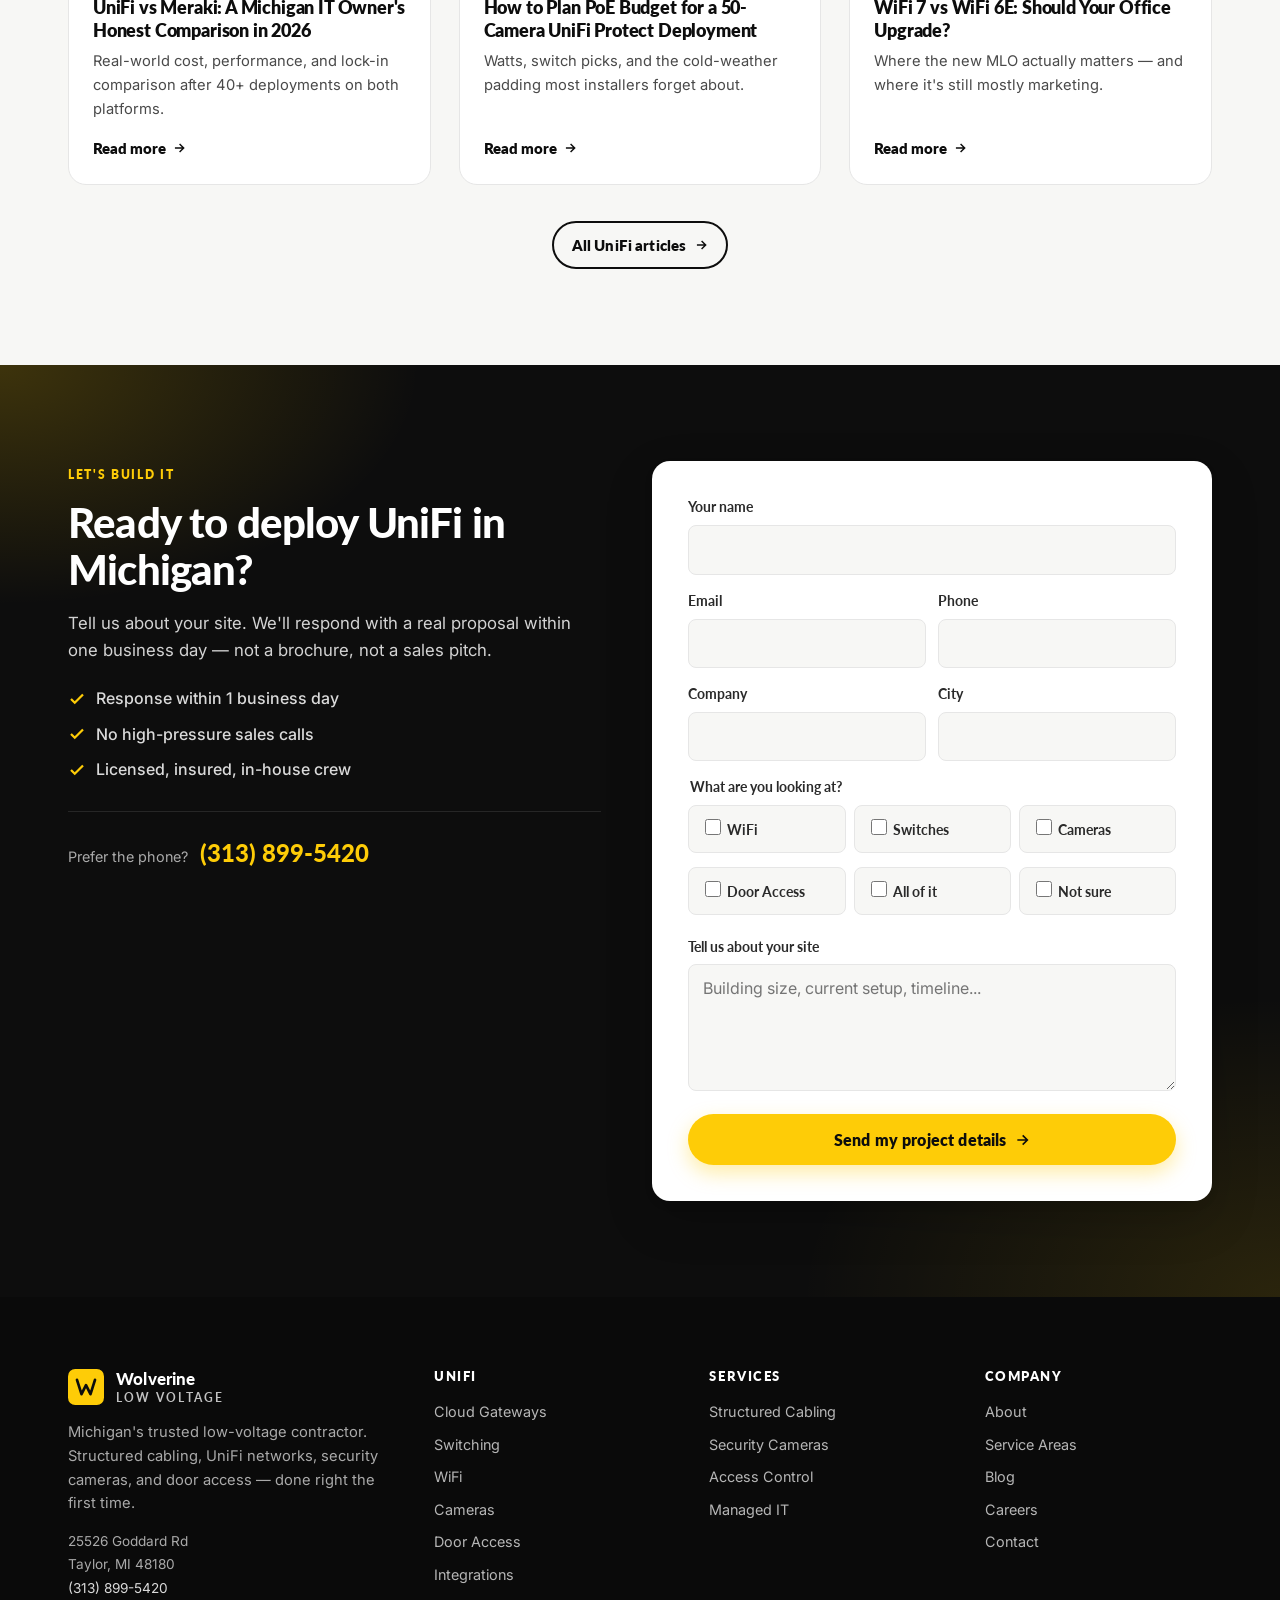
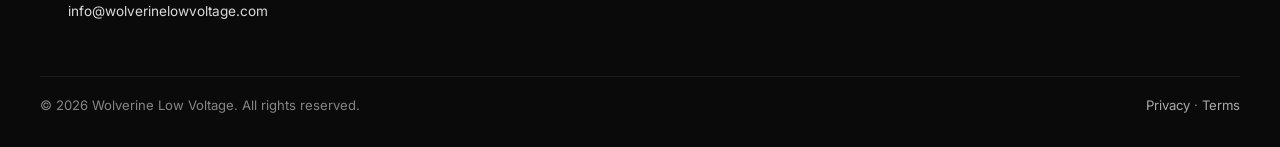
==== commit 260f3b97: "Created Just Shipped section" ====
--- a/index.html
+++ b/index.html
@@ -355,6 +355,120 @@
           <p>UniFi Talk phones, managed UPS, EV chargers, and NAS storage.</p>
           <span class="card-link">Learn more <svg width="14" height="14" viewBox="0 0 24 24" fill="none" stroke="currentColor" stroke-width="3"><path d="M5 12h14M13 5l7 7-7 7"/></svg></span>
         </a>
+      </div>
+    </div>
+  </section>
+
+  <!-- ============ SECTION 3.5 — NEW RELEASES (auto-populated from "UniFi Releases" WP category in production) ============ -->
+  <section class="releases">
+    <div class="container">
+      <div class="section-head">
+        <span class="eyebrow eyebrow-dark">Just shipped</span>
+        <h2>What's new from UniFi</h2>
+        <p class="section-lead">Ubiquiti ships hardware constantly. Here's what landed this month — pulled live from our release log.</p>
+      </div>
+
+      <div class="release-spotlight">
+        <!-- Featured release (left) -->
+        <article class="release-feature">
+          <a href="/blog/cloud-gateway-max-launch/" class="release-feature-art" aria-label="Read the Cloud Gateway Max launch post">
+            <span class="release-flag">
+              <span class="release-flag-dot" aria-hidden="true"></span>
+              Latest release · 2 weeks ago
+            </span>
+            <span class="release-art-tag">UDM-MAX</span>
+            <span class="release-art-stage" aria-hidden="true">
+              <span class="release-art-appliance">
+                <span class="release-art-screen">
+                  <span class="release-art-screen-bar"></span>
+                  <span class="release-art-screen-bar"></span>
+                </span>
+                <span class="release-art-ports">
+                  <span></span><span></span><span></span><span></span>
+                  <span></span><span></span><span></span><span></span>
+                </span>
+                <span class="release-art-led"></span>
+              </span>
+            </span>
+          </a>
+
+          <div class="release-feature-body">
+            <span class="release-category">Cloud Gateways</span>
+            <h3 class="release-title">Cloud Gateway Max</h3>
+            <p class="release-desc">The new flagship of the Cloud Gateway line — built for multi-WAN networks that need real throughput. Dual 10G SFP+ WAN with active/passive failover, an integrated 8-port 2.5G switch, and enough headroom to run UniFi Network, Protect, Access, and Talk side by side without breaking a sweat.</p>
+            <ul class="release-specs" role="list">
+              <li>10G WAN</li>
+              <li>2.5G PoE</li>
+              <li>Multi-WAN failover</li>
+              <li>8-core ARM</li>
+            </ul>
+            <a href="/blog/cloud-gateway-max-launch/" class="link-arrow">Read the launch post
+              <svg width="16" height="16" viewBox="0 0 24 24" fill="none" stroke="currentColor" stroke-width="2.5"><path d="M5 12h14M13 5l7 7-7 7"/></svg>
+            </a>
+          </div>
+        </article>
+
+        <!-- Sidebar list (right) -->
+        <aside class="release-list" aria-labelledby="release-list-title">
+          <h3 id="release-list-title" class="release-list-title">Also recently released</h3>
+          <ol class="release-items">
+            <li class="release-item">
+              <a href="/blog/u7-pro-wall-launch/" class="release-item-link">
+                <span class="release-thumb release-thumb--wifi" aria-hidden="true">
+                  <svg viewBox="0 0 32 32" width="22" height="22" fill="none" stroke="currentColor" stroke-width="2"><path d="M3 12a26 26 0 0 1 26 0"/><path d="M7 18a18 18 0 0 1 18 0"/><path d="M11 24a10 10 0 0 1 10 0"/><circle cx="16" cy="29" r="1.5" fill="currentColor"/></svg>
+                </span>
+                <span class="release-item-body">
+                  <time datetime="2026-04-22">Apr 22, 2026 · WiFi</time>
+                  <span class="release-item-name">U7 Pro Wall</span>
+                  <span class="release-item-desc">WiFi 7 in-wall AP designed for hotels, multi-tenant, and high-density offices.</span>
+                </span>
+                <svg class="release-item-arrow" width="16" height="16" viewBox="0 0 24 24" fill="none" stroke="currentColor" stroke-width="2.5" aria-hidden="true"><path d="M5 12h14M13 5l7 7-7 7"/></svg>
+              </a>
+            </li>
+            <li class="release-item">
+              <a href="/blog/g6-ptz-launch/" class="release-item-link">
+                <span class="release-thumb release-thumb--camera" aria-hidden="true">
+                  <svg viewBox="0 0 32 32" width="22" height="22" fill="none" stroke="currentColor" stroke-width="2"><circle cx="16" cy="16" r="10"/><circle cx="16" cy="16" r="4"/><path d="M16 2v3M16 27v3M2 16h3M27 16h3"/></svg>
+                </span>
+                <span class="release-item-body">
+                  <time datetime="2026-04-08">Apr 8, 2026 · Cameras</time>
+                  <span class="release-item-name">G6 PTZ</span>
+                  <span class="release-item-desc">AI-powered pan/tilt/zoom with auto-tracking and full color in low light.</span>
+                </span>
+                <svg class="release-item-arrow" width="16" height="16" viewBox="0 0 24 24" fill="none" stroke="currentColor" stroke-width="2.5" aria-hidden="true"><path d="M5 12h14M13 5l7 7-7 7"/></svg>
+              </a>
+            </li>
+            <li class="release-item">
+              <a href="/blog/ua-g3-hub-launch/" class="release-item-link">
+                <span class="release-thumb release-thumb--access" aria-hidden="true">
+                  <svg viewBox="0 0 32 32" width="22" height="22" fill="none" stroke="currentColor" stroke-width="2"><rect x="6" y="4" width="20" height="24" rx="2"/><circle cx="22" cy="16" r="1.5" fill="currentColor"/><path d="M12 11h8M12 15h6"/></svg>
+                </span>
+                <span class="release-item-body">
+                  <time datetime="2026-03-25">Mar 25, 2026 · Door Access</time>
+                  <span class="release-item-name">UA G3 Hub</span>
+                  <span class="release-item-desc">Next-gen access controller — 8 doors per hub, AES-256 secure credentials.</span>
+                </span>
+                <svg class="release-item-arrow" width="16" height="16" viewBox="0 0 24 24" fill="none" stroke="currentColor" stroke-width="2.5" aria-hidden="true"><path d="M5 12h14M13 5l7 7-7 7"/></svg>
+              </a>
+            </li>
+          </ol>
+          <a href="/blog/category/unifi-releases/" class="link-arrow release-archive-link">See every release
+            <svg width="16" height="16" viewBox="0 0 24 24" fill="none" stroke="currentColor" stroke-width="2.5"><path d="M5 12h14M13 5l7 7-7 7"/></svg>
+          </a>
+
+          <div class="release-alert">
+            <div class="release-alert-icon" aria-hidden="true">
+              <svg viewBox="0 0 24 24" width="20" height="20" fill="none" stroke="currentColor" stroke-width="2"><path d="M18 8a6 6 0 1 0-12 0c0 7-3 9-3 9h18s-3-2-3-9"/><path d="M13.73 21a2 2 0 0 1-3.46 0"/></svg>
+            </div>
+            <div class="release-alert-body">
+              <strong>Stay ahead of releases</strong>
+              <p>Get a heads-up when Ubiquiti ships something worth installing.</p>
+              <a href="/release-alerts/" class="release-alert-link">Get release alerts
+                <svg width="14" height="14" viewBox="0 0 24 24" fill="none" stroke="currentColor" stroke-width="2.5"><path d="M5 12h14M13 5l7 7-7 7"/></svg>
+              </a>
+            </div>
+          </div>
+        </aside>
       </div>
     </div>
   </section>
--- a/styles.css
+++ b/styles.css
@@ -533,6 +533,391 @@
 .category-card:hover .card-link { color: var(--gold-deep); }
 
 /* ============================================================
+   SECTION 3.5 — NEW RELEASES (editorial spotlight)
+   ============================================================ */
+.releases { background: var(--bg-soft); }
+
+.release-spotlight {
+  display: grid;
+  grid-template-columns: minmax(0, 1.45fr) minmax(0, 1fr);
+  gap: clamp(32px, 4vw, 56px);
+  align-items: stretch;
+}
+.release-list {
+  display: flex;
+  flex-direction: column;
+  height: 100%;
+}
+.release-items {
+  display: flex;
+  flex-direction: column;
+}
+.release-archive-link {
+  margin-top: 6px;
+  padding-bottom: 6px;
+  align-self: flex-start;
+}
+
+/* ---- Featured release (left) ---- */
+.release-feature {
+  display: flex;
+  flex-direction: column;
+  height: 100%;
+}
+
+.release-feature-art {
+  position: relative;
+  display: block;
+  aspect-ratio: 16 / 10;
+  border-radius: var(--radius-lg);
+  overflow: hidden;
+  background:
+    radial-gradient(900px 400px at 80% 0%, rgba(254,204,7,.22), transparent 60%),
+    radial-gradient(700px 400px at 0% 100%, rgba(254,204,7,.10), transparent 65%),
+    linear-gradient(135deg, #1c1c1c 0%, #0d0d0d 100%);
+  margin-bottom: 26px;
+  text-decoration: none;
+  transition: transform .25s ease, box-shadow .3s ease;
+}
+.release-feature-art::after {
+  content: "";
+  position: absolute; inset: 0;
+  background-image:
+    linear-gradient(rgba(255,255,255,.045) 1px, transparent 1px),
+    linear-gradient(90deg, rgba(255,255,255,.045) 1px, transparent 1px);
+  background-size: 44px 44px;
+  mask-image: radial-gradient(ellipse 75% 60% at 50% 50%, #000 30%, transparent 80%);
+  -webkit-mask-image: radial-gradient(ellipse 75% 60% at 50% 50%, #000 30%, transparent 80%);
+  pointer-events: none;
+}
+.release-feature-art:hover { transform: translateY(-3px); box-shadow: var(--shadow-lg); }
+
+.release-flag {
+  position: absolute;
+  top: 18px; left: 18px;
+  z-index: 2;
+  display: inline-flex;
+  align-items: center;
+  gap: 8px;
+  background: var(--gold);
+  color: var(--ink);
+  font-family: var(--font-display);
+  font-weight: 800;
+  font-size: .72rem;
+  letter-spacing: .12em;
+  text-transform: uppercase;
+  padding: 7px 14px 7px 12px;
+  border-radius: 999px;
+  box-shadow: 0 6px 18px rgba(254,204,7,.32);
+}
+.release-flag-dot {
+  width: 7px; height: 7px;
+  border-radius: 50%;
+  background: var(--ink);
+  position: relative;
+}
+.release-flag-dot::after {
+  content: "";
+  position: absolute; inset: -3px;
+  border-radius: 50%;
+  border: 1.5px solid var(--ink);
+  opacity: .35;
+  animation: rel-pulse 2s ease-in-out infinite;
+}
+@keyframes rel-pulse {
+  0%, 100% { transform: scale(1); opacity: .35; }
+  50% { transform: scale(1.5); opacity: 0; }
+}
+
+.release-art-tag {
+  position: absolute;
+  bottom: 18px; left: 18px;
+  z-index: 2;
+  font-family: var(--font-display);
+  font-weight: 700;
+  font-size: .68rem;
+  letter-spacing: .22em;
+  text-transform: uppercase;
+  color: rgba(254,204,7,.85);
+  padding: 4px 0;
+  border-top: 1px solid rgba(254,204,7,.35);
+}
+
+/* Stylized appliance illustration */
+.release-art-stage {
+  position: absolute;
+  inset: 0;
+  display: grid;
+  place-items: center;
+  z-index: 1;
+}
+.release-art-appliance {
+  position: relative;
+  width: 62%;
+  aspect-ratio: 5 / 2;
+  background: linear-gradient(180deg, #2a2a2a, #161616);
+  border: 1px solid rgba(255,255,255,.10);
+  border-radius: 10px;
+  box-shadow:
+    0 24px 60px rgba(0,0,0,.45),
+    inset 0 1px 0 rgba(255,255,255,.06);
+  display: grid;
+  grid-template-columns: 1fr 1.4fr;
+  align-items: center;
+  padding: 0 16px;
+  gap: 14px;
+}
+.release-art-screen {
+  width: 100%;
+  aspect-ratio: 2 / 1;
+  background: #0a0a0a;
+  border-radius: 6px;
+  border: 1px solid rgba(254,204,7,.18);
+  display: flex;
+  flex-direction: column;
+  justify-content: center;
+  gap: 4px;
+  padding: 0 10px;
+}
+.release-art-screen-bar {
+  height: 3px;
+  background: var(--gold);
+  border-radius: 2px;
+  opacity: .8;
+}
+.release-art-screen-bar:nth-child(2) {
+  width: 60%;
+  opacity: .5;
+}
+.release-art-ports {
+  display: grid;
+  grid-template-columns: repeat(8, 1fr);
+  gap: 6px;
+}
+.release-art-ports span {
+  aspect-ratio: 1 / 1.4;
+  background: #0a0a0a;
+  border-radius: 2px;
+  border: 1px solid rgba(255,255,255,.06);
+}
+.release-art-ports span:nth-child(odd) {
+  background: linear-gradient(180deg, #2a3a1a, #0a1a0a);
+  border-color: rgba(254,204,7,.18);
+}
+.release-art-led {
+  position: absolute;
+  top: 50%; right: 10px;
+  transform: translateY(-50%);
+  width: 6px; height: 6px;
+  border-radius: 50%;
+  background: var(--gold);
+  box-shadow: 0 0 8px var(--gold);
+}
+
+.release-feature-body { padding: 0 4px; }
+
+.release-category {
+  display: inline-block;
+  font-family: var(--font-display);
+  font-weight: 700;
+  font-size: .72rem;
+  letter-spacing: .14em;
+  text-transform: uppercase;
+  color: var(--gold-deep);
+  margin-bottom: 10px;
+}
+.release-title {
+  font-size: clamp(1.7rem, 2.6vw, 2.1rem);
+  margin-bottom: 12px;
+}
+.release-desc {
+  font-size: 1.02rem;
+  color: var(--ink-soft);
+  margin-bottom: 20px;
+  max-width: 56ch;
+}
+.release-specs {
+  display: flex;
+  flex-wrap: wrap;
+  gap: 8px;
+  list-style: none;
+  padding: 0;
+  margin: 0 0 24px;
+}
+.release-specs li {
+  font-family: var(--font-display);
+  font-weight: 700;
+  font-size: .78rem;
+  letter-spacing: .04em;
+  color: var(--ink-3);
+  padding: 5px 12px;
+  background: #fff;
+  border: 1px solid var(--line);
+  border-radius: 999px;
+}
+
+/* ---- Sidebar list (right) ---- */
+.release-list {
+  padding-top: 4px;
+}
+.release-list-title {
+  font-family: var(--font-display);
+  font-size: .78rem;
+  font-weight: 800;
+  letter-spacing: .16em;
+  text-transform: uppercase;
+  color: var(--muted);
+  margin: 0 0 14px;
+  padding-bottom: 14px;
+  border-bottom: 2px solid var(--ink);
+  position: relative;
+}
+.release-list-title::after {
+  content: "";
+  position: absolute;
+  bottom: -2px; left: 0;
+  width: 38px; height: 2px;
+  background: var(--gold);
+}
+
+.release-items {
+  list-style: none;
+  padding: 0;
+  margin: 0 0 22px;
+}
+.release-item {
+  border-bottom: 1px solid var(--line);
+}
+.release-item:last-child { border-bottom: 0; }
+
+.release-item-link {
+  display: grid;
+  grid-template-columns: auto 1fr auto;
+  gap: 16px;
+  align-items: center;
+  padding: 18px 4px;
+  text-decoration: none;
+  color: var(--ink);
+  transition: padding .2s ease;
+}
+.release-item-link:hover { padding-left: 10px; }
+.release-item-link:hover .release-item-arrow { transform: translateX(4px); color: var(--gold-deep); }
+.release-item-link:hover .release-item-name { color: var(--gold-deep); }
+
+.release-thumb {
+  width: 52px; height: 52px;
+  display: grid; place-items: center;
+  background: var(--ink);
+  color: var(--gold);
+  border-radius: 12px;
+  flex-shrink: 0;
+  position: relative;
+  overflow: hidden;
+}
+.release-thumb::before {
+  content: "";
+  position: absolute;
+  inset: 0;
+  background: radial-gradient(circle at 30% 30%, rgba(254,204,7,.16), transparent 60%);
+}
+.release-thumb svg { position: relative; z-index: 1; }
+
+.release-item-body {
+  display: flex;
+  flex-direction: column;
+  min-width: 0;
+}
+.release-item-body time {
+  font-family: var(--font-display);
+  font-weight: 700;
+  font-size: .68rem;
+  letter-spacing: .14em;
+  text-transform: uppercase;
+  color: var(--muted);
+  margin-bottom: 3px;
+}
+.release-item-name {
+  font-family: var(--font-display);
+  font-weight: 800;
+  font-size: 1.05rem;
+  color: var(--ink);
+  margin-bottom: 3px;
+  transition: color .15s ease;
+}
+.release-item-desc {
+  font-size: .88rem;
+  color: var(--ink-soft);
+  line-height: 1.45;
+}
+
+.release-item-arrow {
+  color: var(--muted);
+  transition: transform .2s ease, color .2s ease;
+  flex-shrink: 0;
+}
+
+/* Release alerts anchor block — fills bottom of sidebar */
+.release-alert {
+  position: relative;
+  margin-top: auto;
+  padding: 22px;
+  display: flex;
+  gap: 14px;
+  align-items: flex-start;
+  background:
+    radial-gradient(420px 200px at 0% 0%, rgba(254,204,7,.20), transparent 65%),
+    linear-gradient(180deg, #fffaf0, #fbf3d8);
+  border: 1px solid rgba(254,204,7,.35);
+  border-radius: var(--radius);
+  box-shadow: 0 6px 20px rgba(254,204,7,.10);
+  overflow: hidden;
+}
+.release-alert::before {
+  content: "";
+  position: absolute;
+  top: 0; left: 0; right: 0;
+  height: 3px;
+  background: var(--gold);
+}
+.release-alert-icon {
+  width: 40px; height: 40px;
+  flex-shrink: 0;
+  display: grid; place-items: center;
+  background: var(--ink);
+  color: var(--gold);
+  border-radius: 10px;
+  box-shadow: 0 4px 10px rgba(0,0,0,.18);
+}
+.release-alert-body strong {
+  display: block;
+  font-family: var(--font-display);
+  font-weight: 800;
+  font-size: .95rem;
+  color: var(--ink);
+  margin-bottom: 4px;
+}
+.release-alert-body p {
+  font-size: .85rem;
+  color: var(--ink-soft);
+  margin: 0 0 10px;
+  line-height: 1.45;
+}
+.release-alert-link {
+  display: inline-flex;
+  align-items: center;
+  gap: 5px;
+  font-family: var(--font-display);
+  font-weight: 800;
+  font-size: .82rem;
+  color: var(--ink);
+  text-decoration: none;
+  transition: color .15s ease;
+}
+.release-alert-link:hover { color: var(--gold-deep); }
+.release-alert-link:hover svg { transform: translateX(2px); }
+.release-alert-link svg { transition: transform .15s ease; }
+
+/* ============================================================
    SECTION 4 — COMPARISON
    ============================================================ */
 .comparison { background: var(--ink); color: #fff; }
@@ -1306,6 +1691,8 @@
   .industry-grid { grid-template-columns: repeat(3, 1fr); }
   .trust-bar-list { grid-template-columns: repeat(3, 1fr); }
   .fit-grid { grid-template-columns: 1fr; }
+  .release-spotlight { grid-template-columns: 1fr; gap: 36px; }
+  .release-items { justify-content: flex-start; }
   .footer-grid { grid-template-columns: 1fr 1fr; }
   .case-study-card { grid-template-columns: 1fr; }
   .case-study-photo { min-height: 240px; }
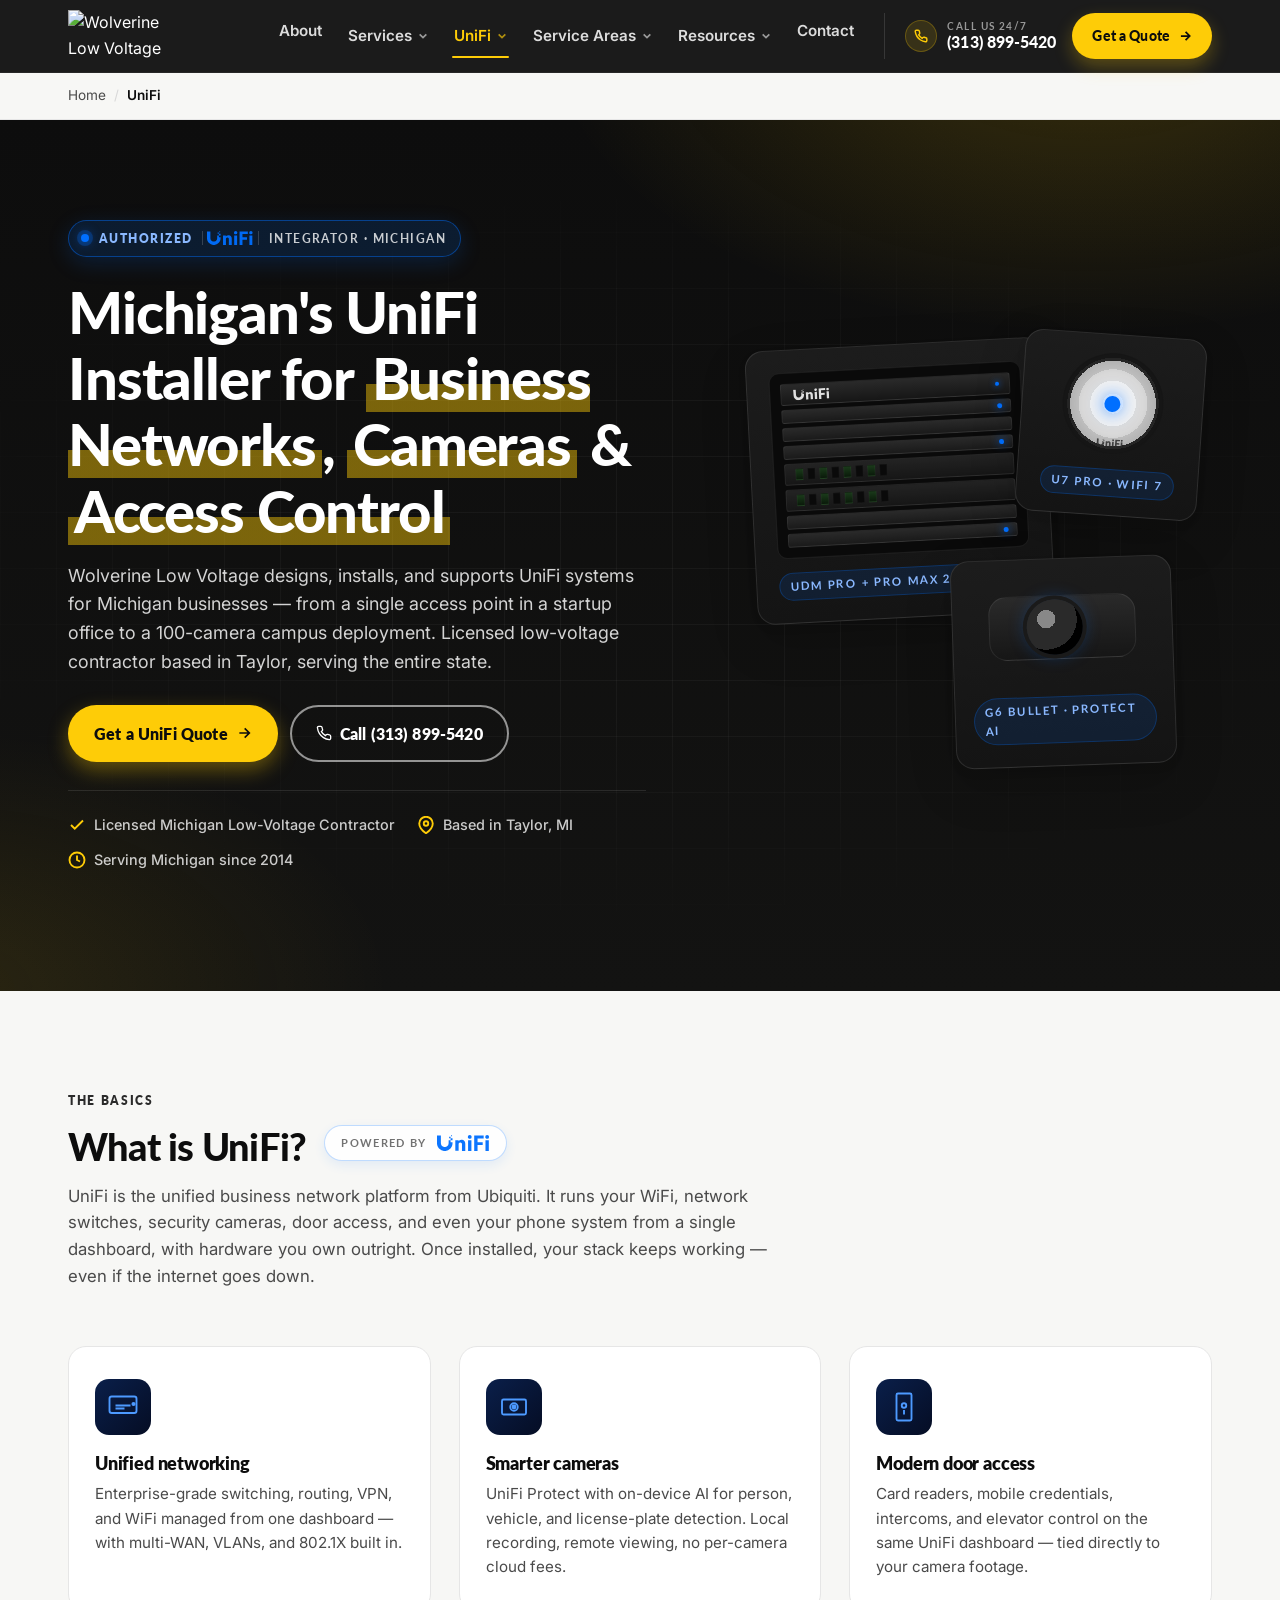
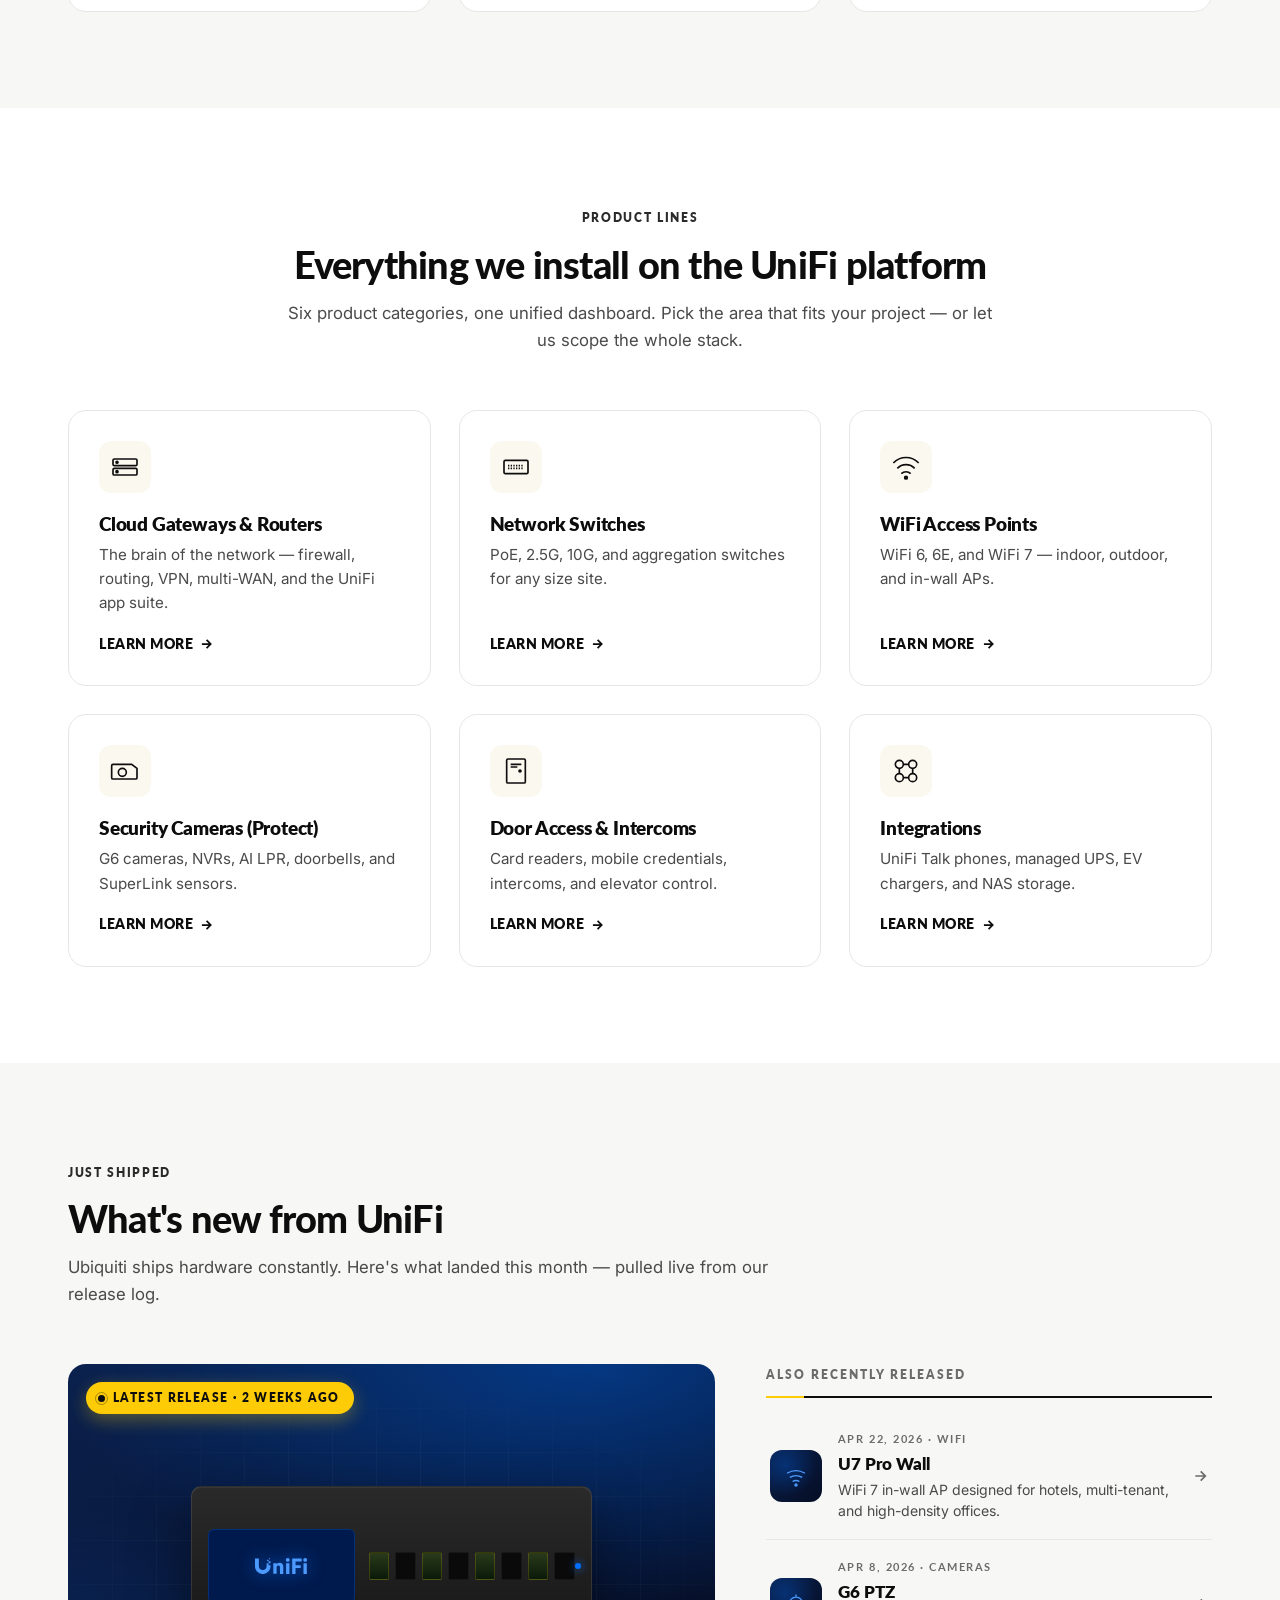
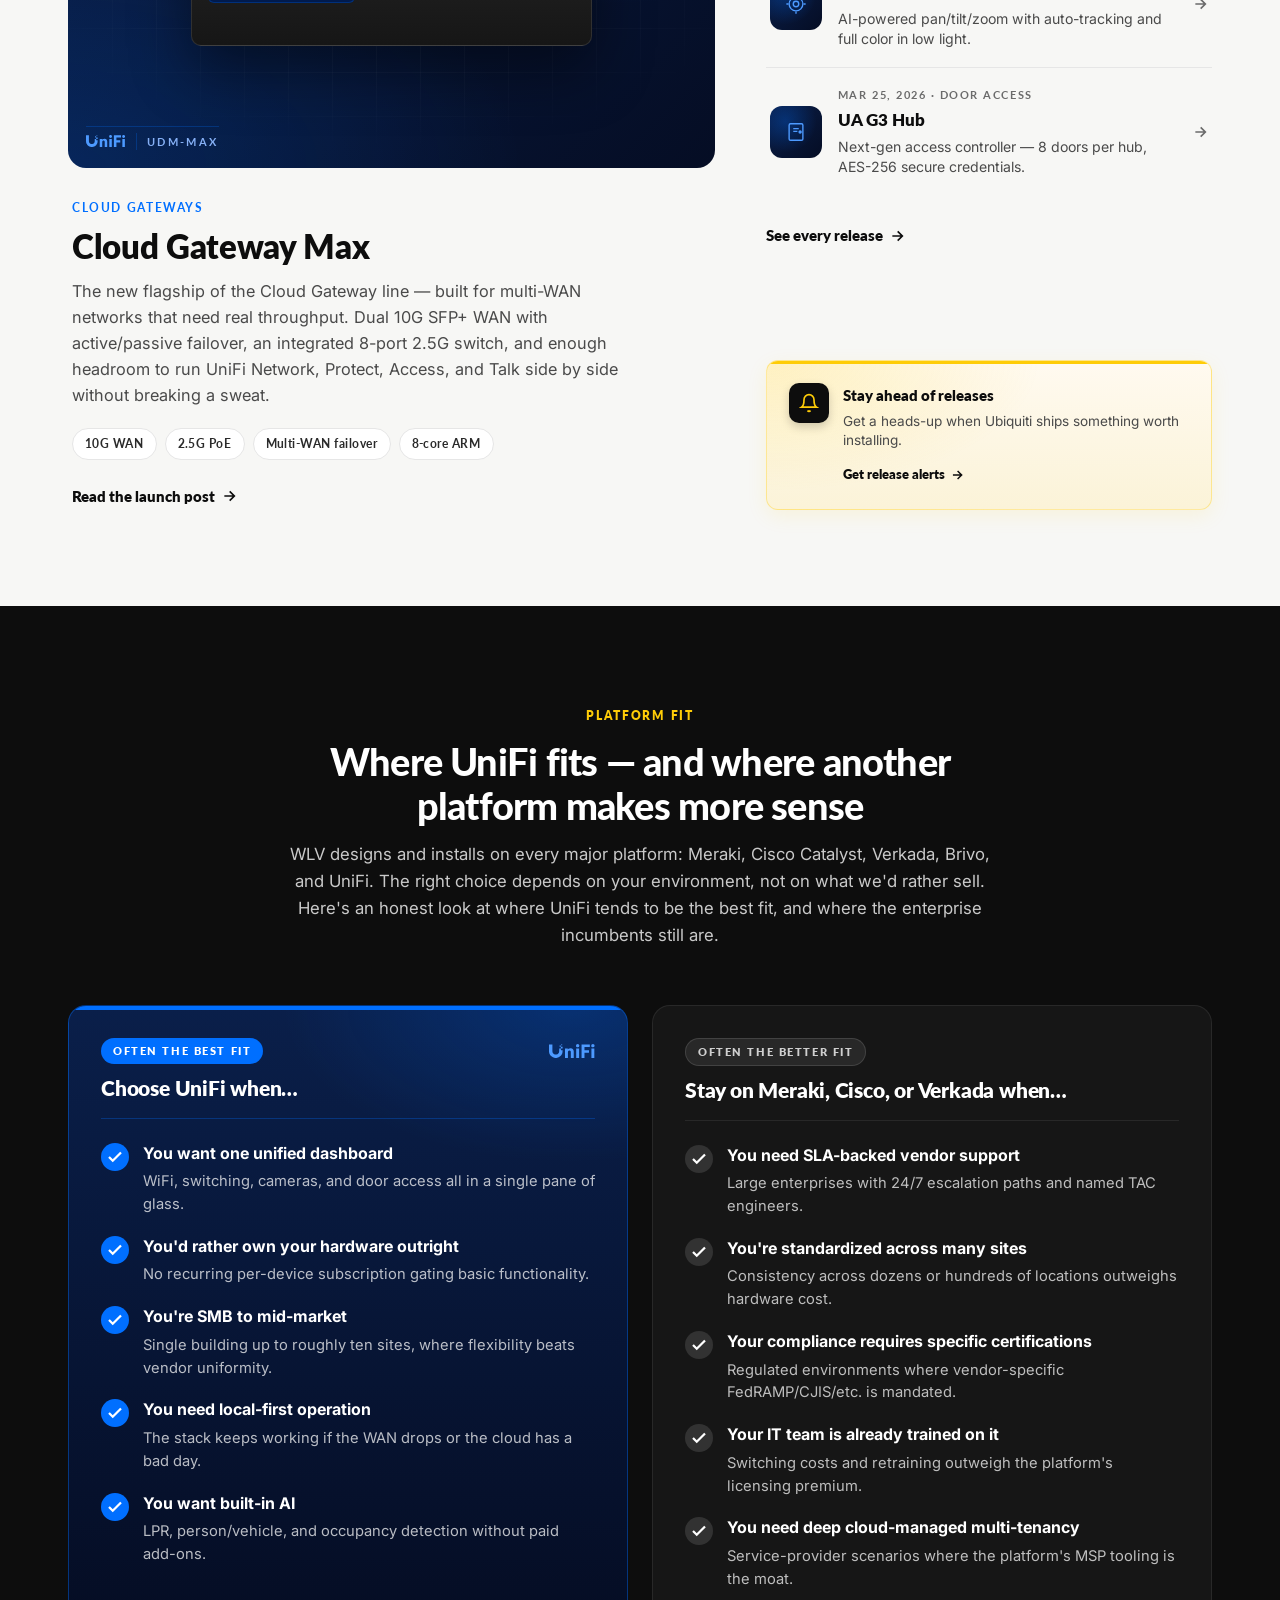
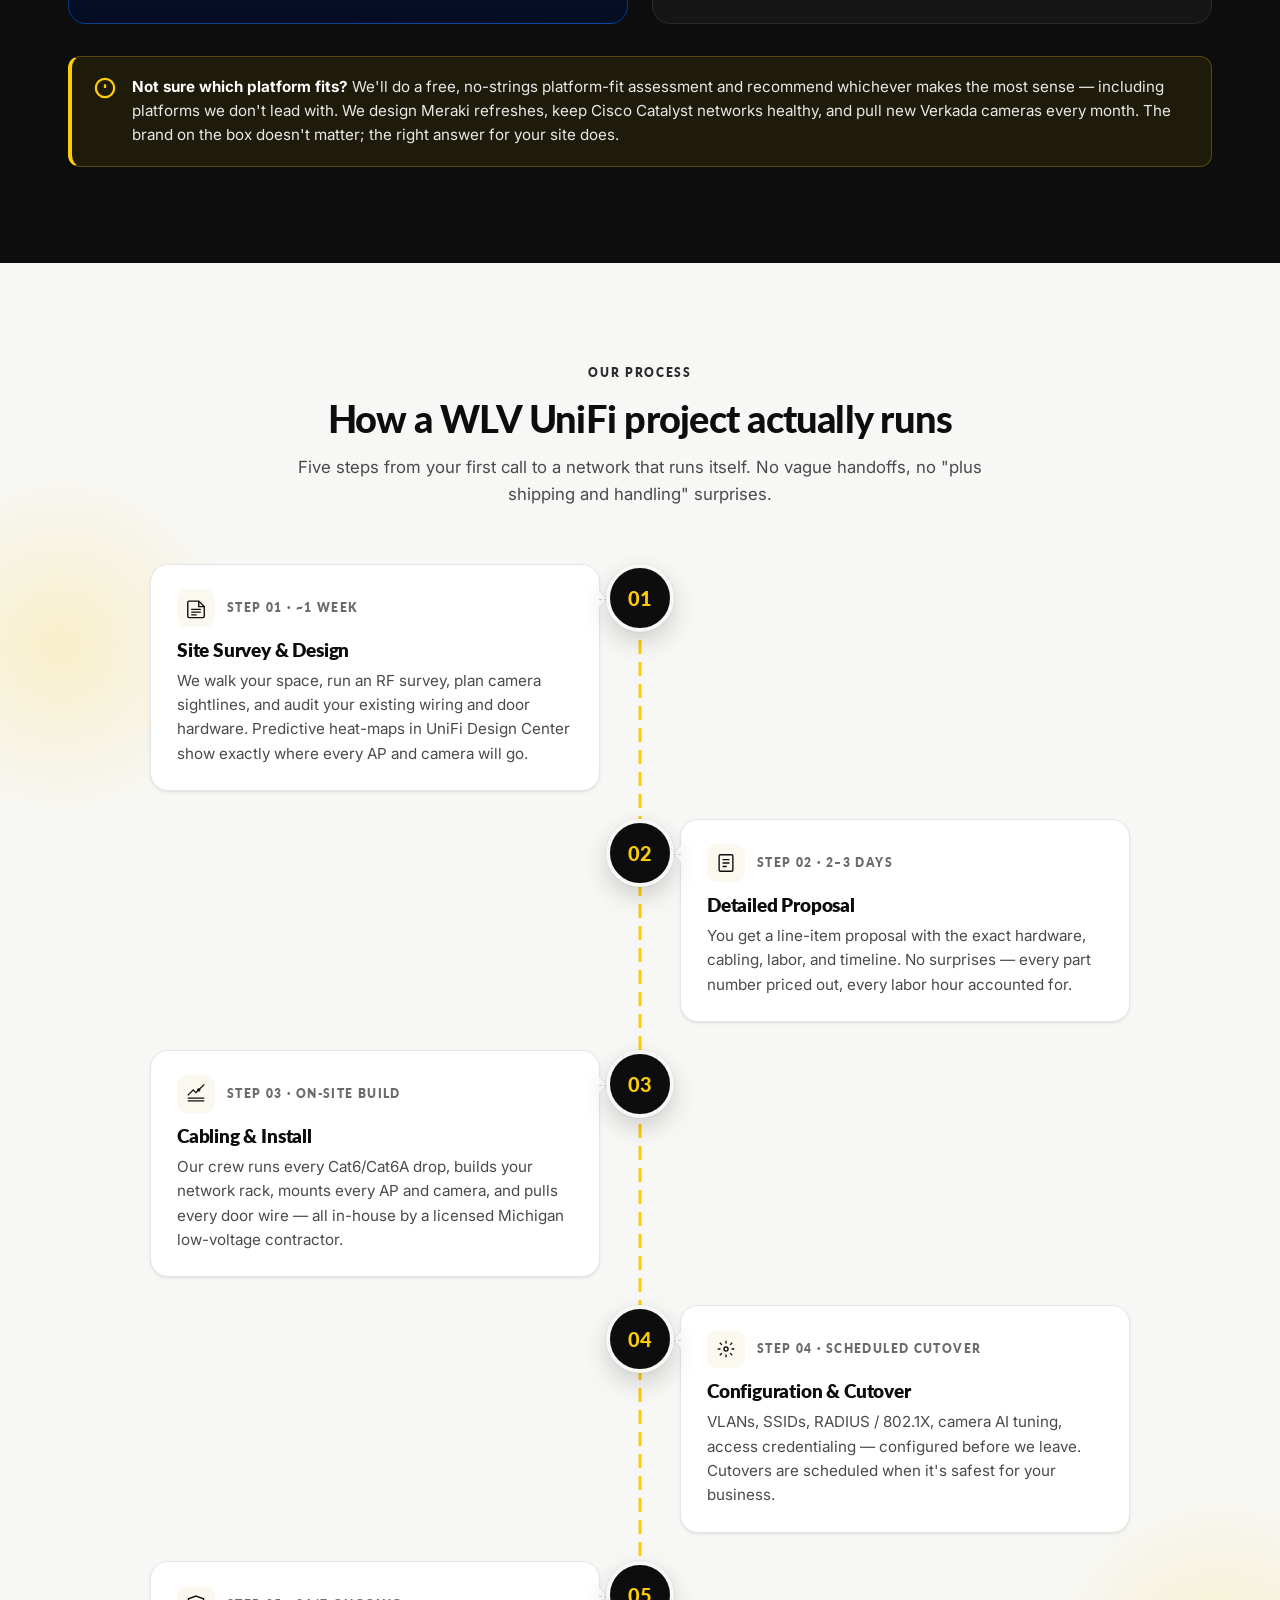
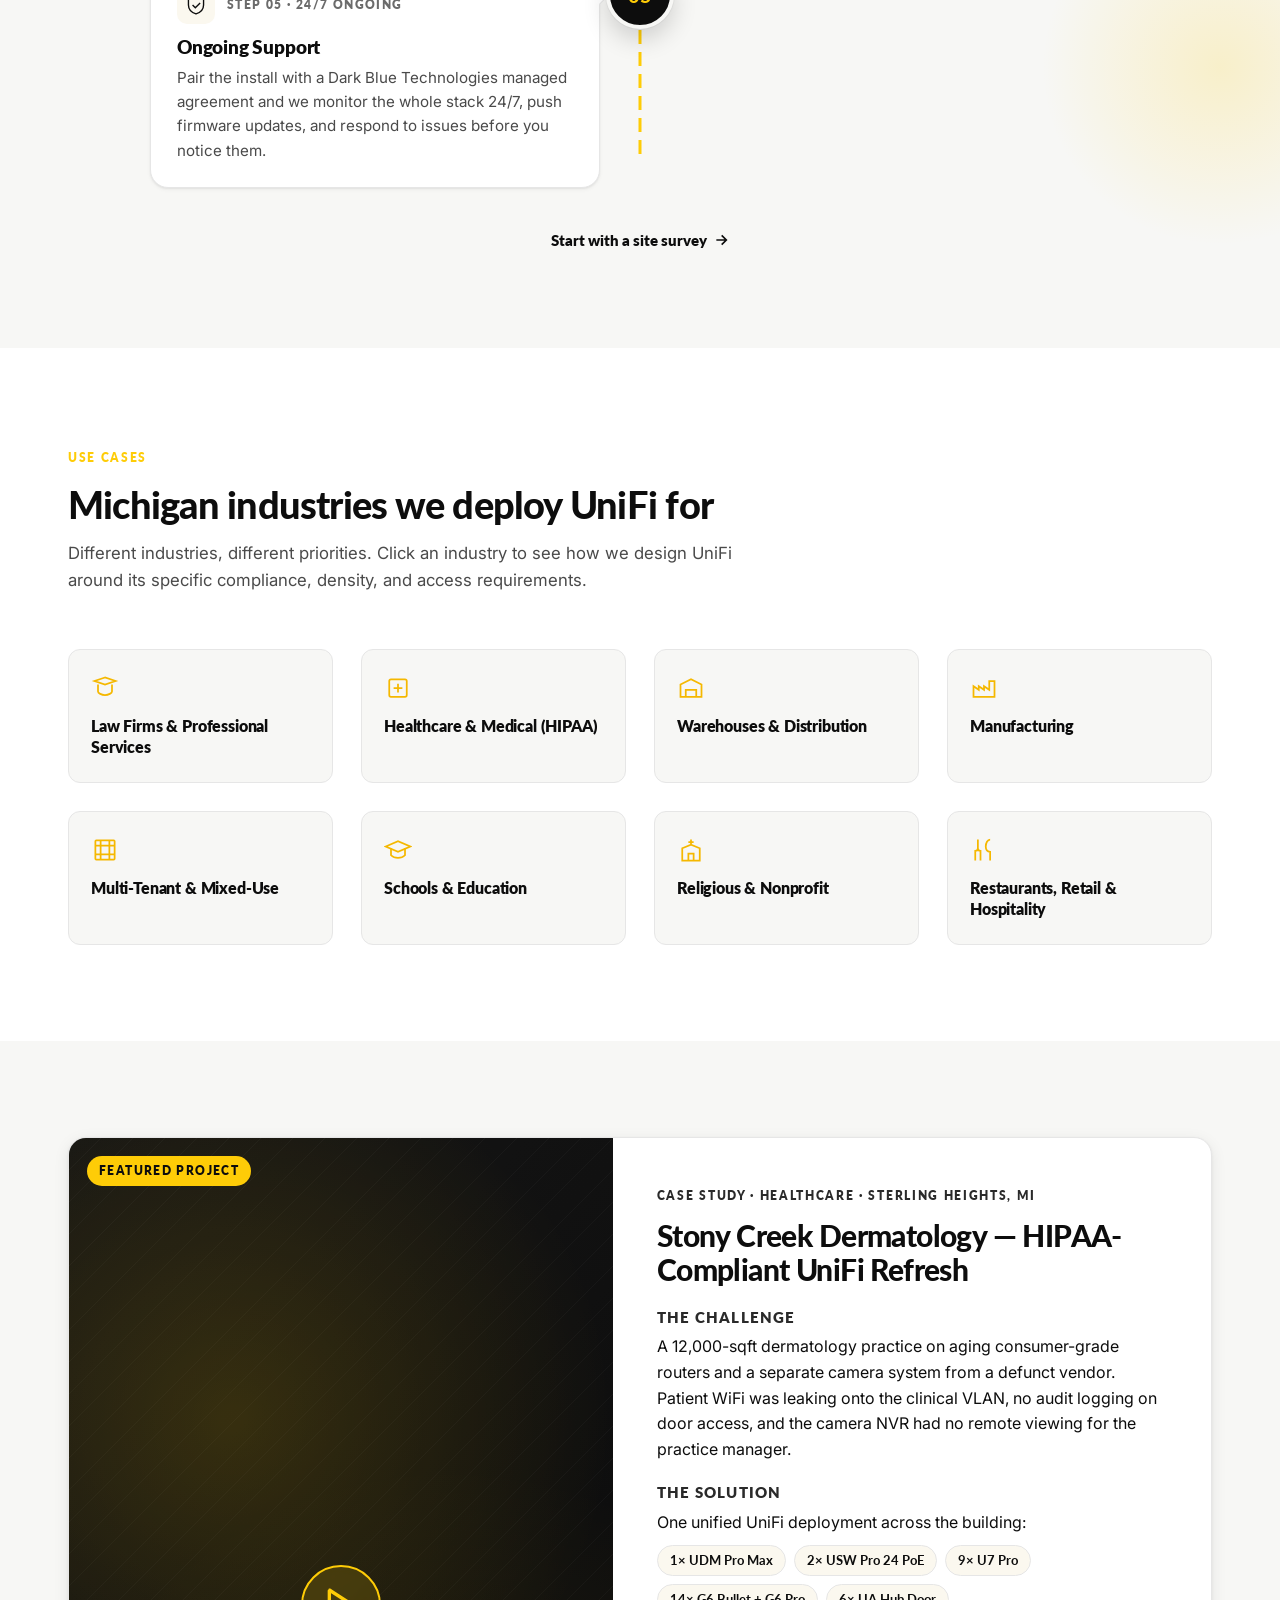
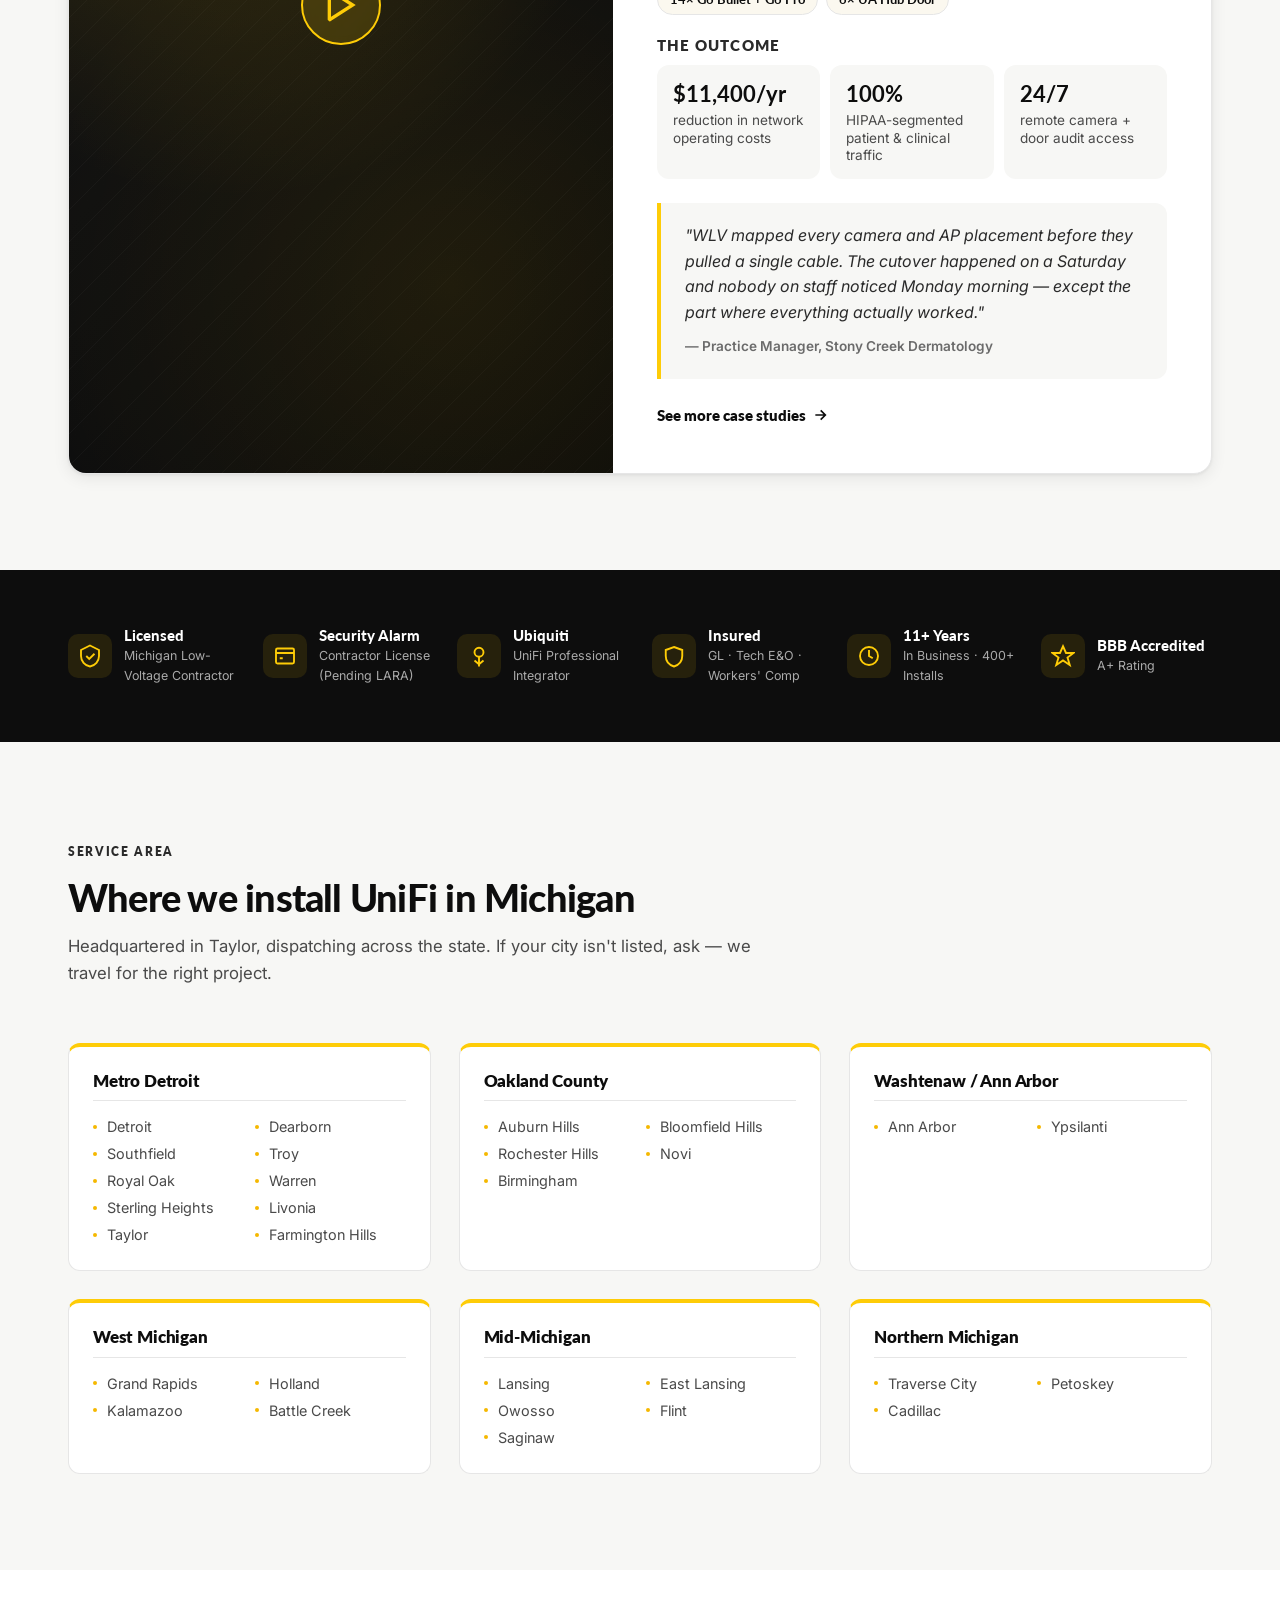
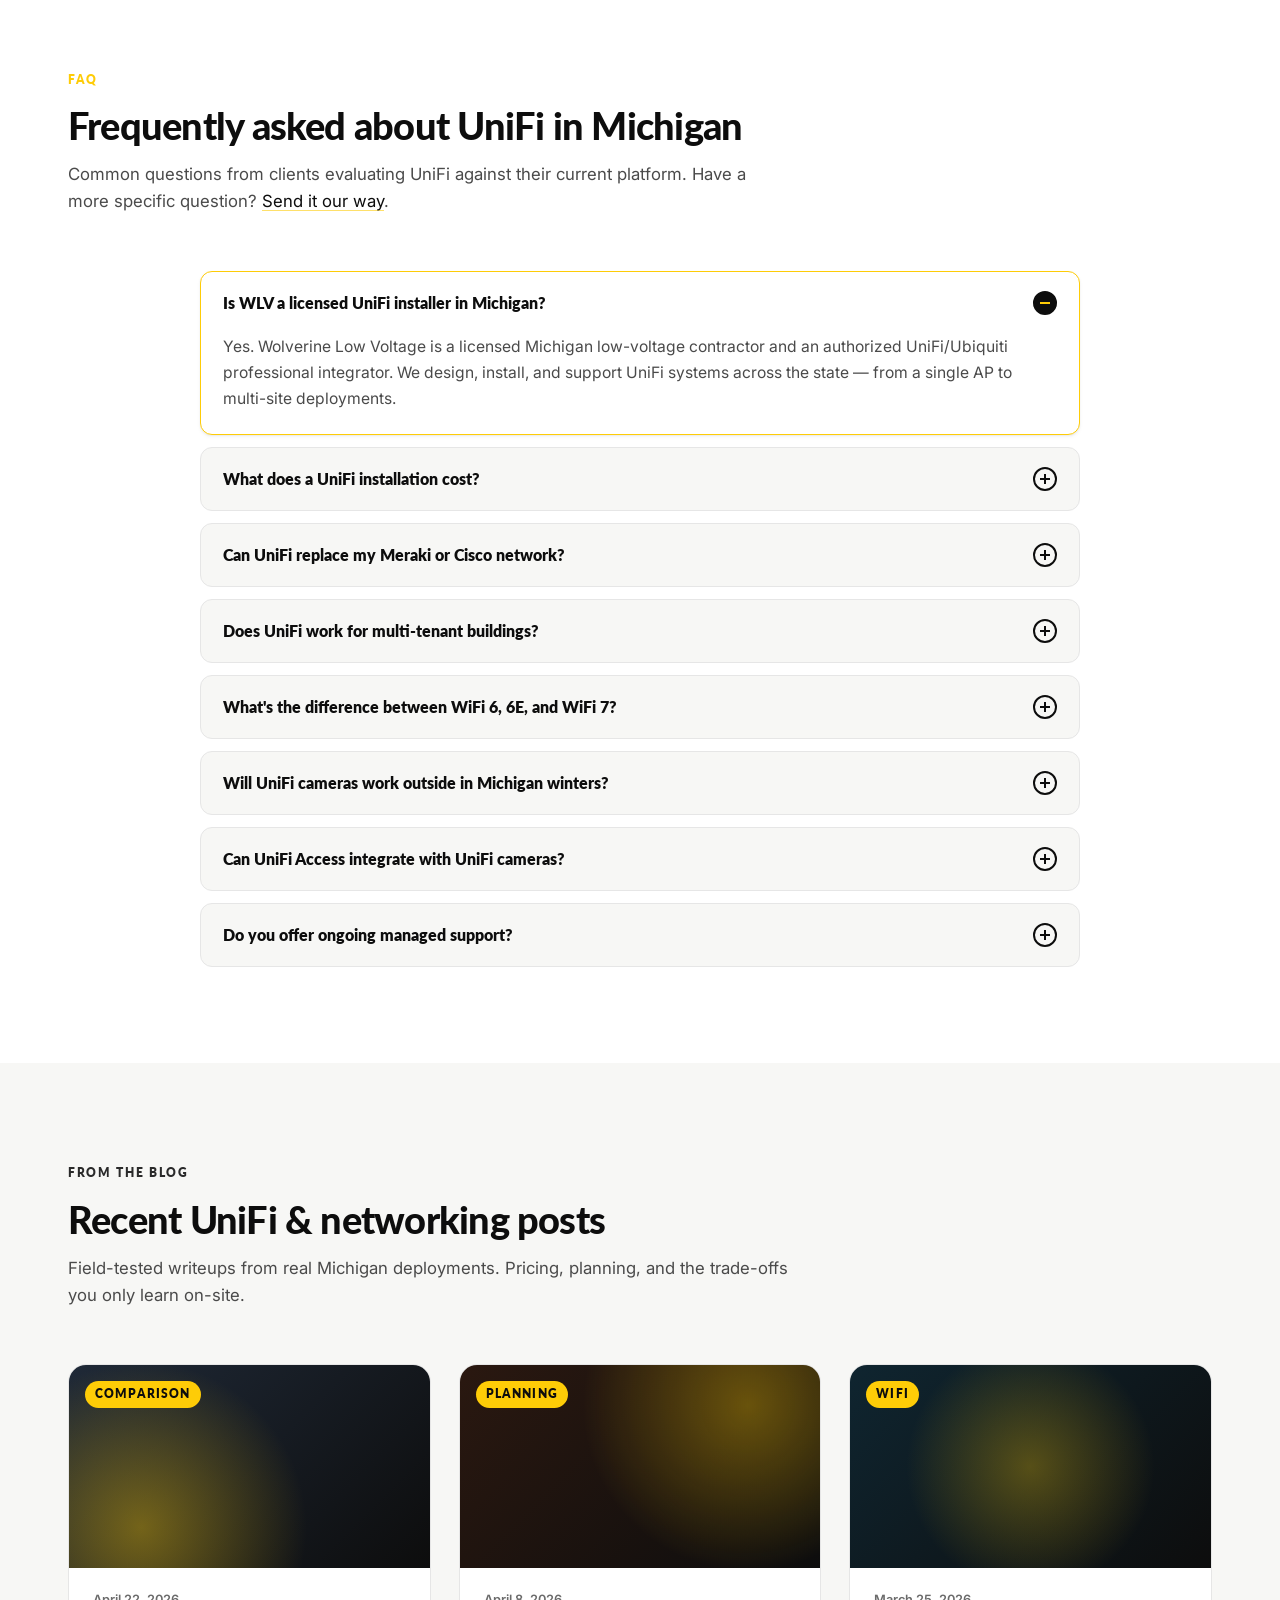
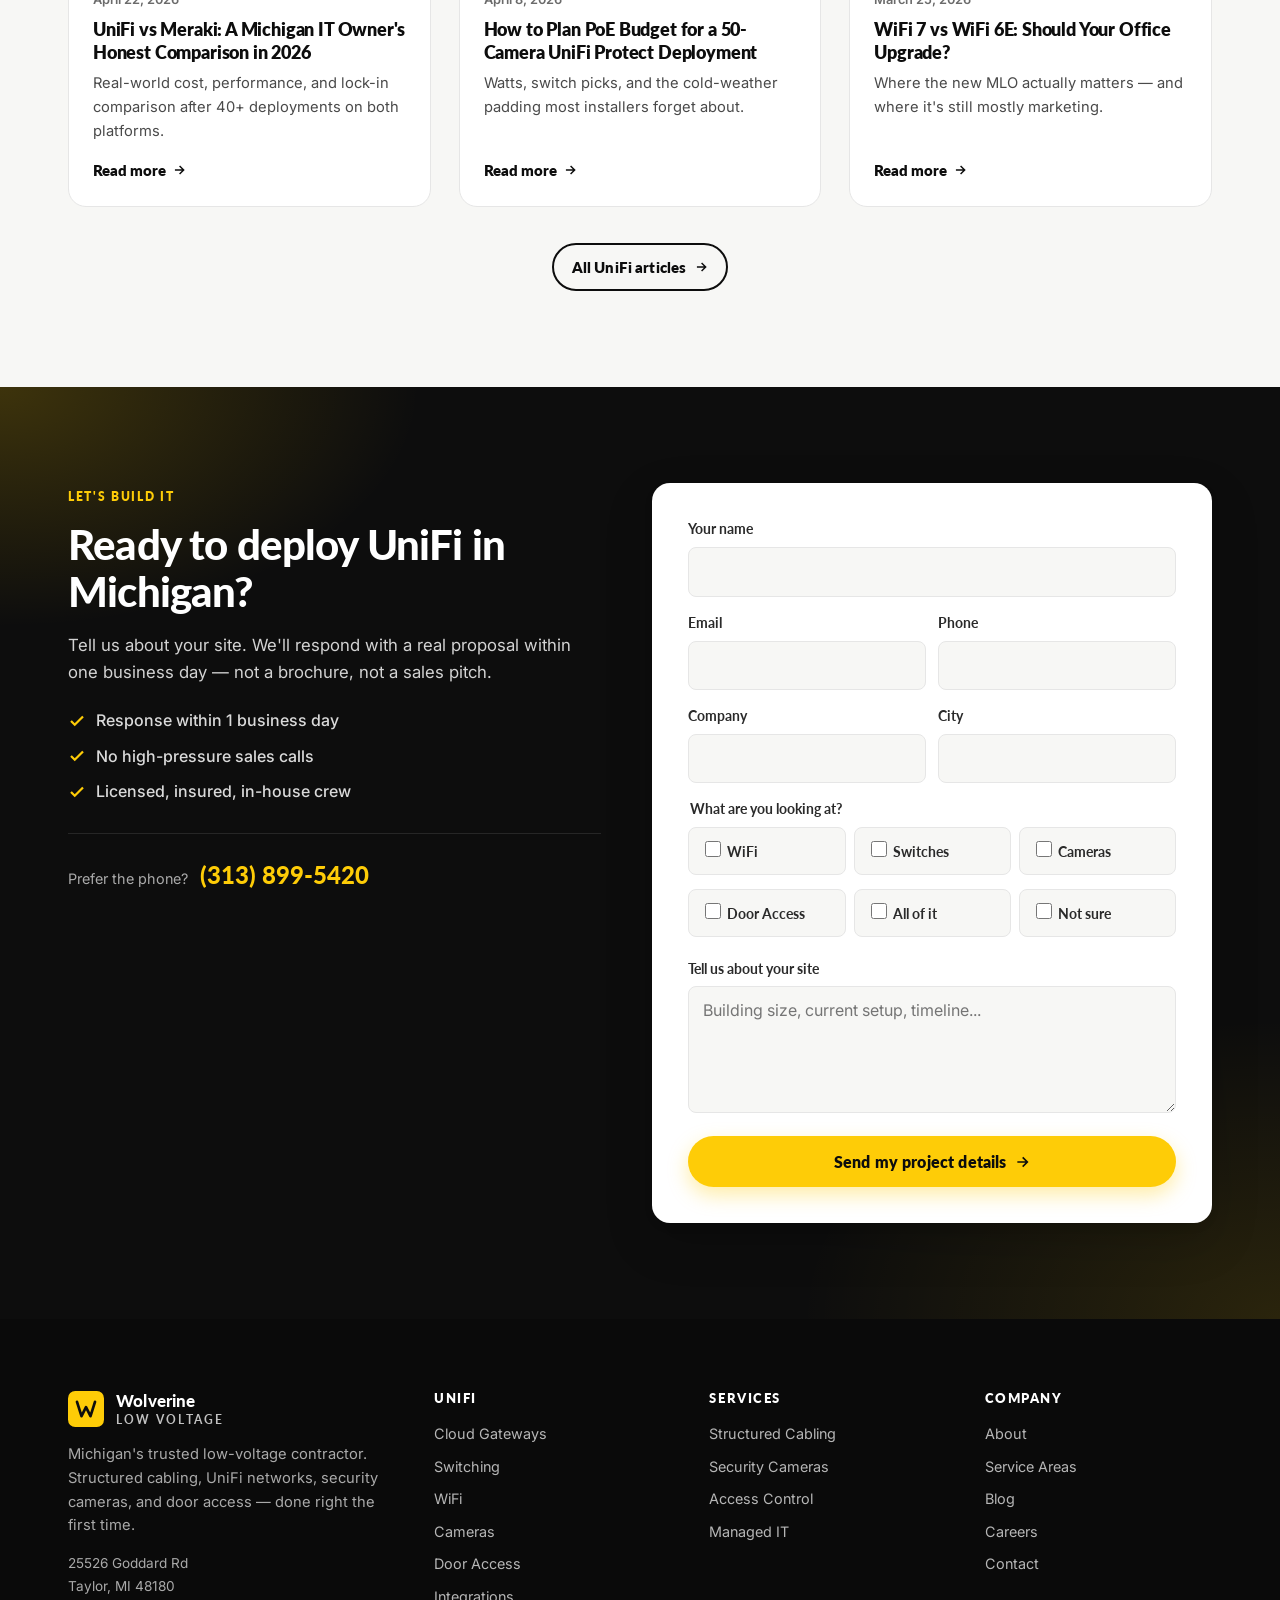
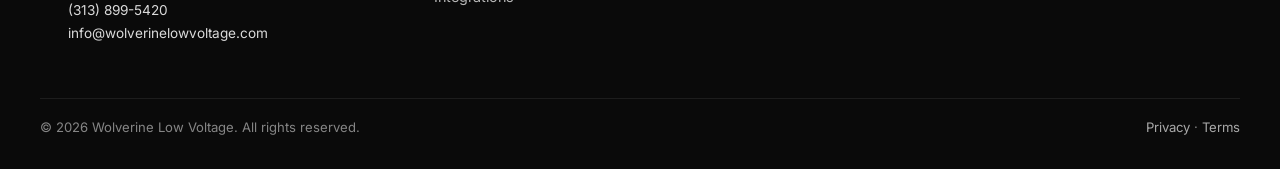
==== commit 91b832dd: "netwrok cabling" ====
--- a/index.html
+++ b/index.html
@@ -17,7 +17,7 @@
   <link rel="preconnect" href="https://fonts.gstatic.com" crossorigin />
   <link href="https://fonts.googleapis.com/css2?family=Lato:wght@400;700;900&family=Inter:wght@400;500;600;700&display=swap" rel="stylesheet" />
 
-  <link rel="stylesheet" href="styles.css" />
+  <link rel="stylesheet" href="styles.css?v=20260610" />
 
   <!-- JSON-LD: LocalBusiness -->
   <script type="application/ld+json">
@@ -134,16 +134,7 @@
   <header class="site-header">
     <div class="container header-inner">
       <a href="/" class="brand" aria-label="Wolverine Low Voltage home">
-        <span class="brand-mark" aria-hidden="true">
-          <svg viewBox="0 0 40 40" width="36" height="36" fill="none">
-            <rect width="40" height="40" rx="8" fill="#fecc07"/>
-            <path d="M10 12l5 16 5-10 5 10 5-16" stroke="#0d0d0d" stroke-width="3" stroke-linecap="round" stroke-linejoin="round"/>
-          </svg>
-        </span>
-        <span class="brand-text">
-          <strong>Wolverine</strong>
-          <span>Low Voltage</span>
-        </span>
+        <img class="brand-logo" src="https://wolverinelowvoltage.com/wp-content/uploads/2025/05/logo-white.webp" alt="Wolverine Low Voltage" width="2400" height="1134" />
       </a>
 
       <button class="nav-toggle" aria-label="Open menu" aria-expanded="false">
@@ -153,10 +144,57 @@
       <nav class="primary-nav" aria-label="Primary">
         <ul>
           <li><a href="/about/">About</a></li>
-          <li><a href="/services/">Services</a></li>
-          <li><a href="/unifi/" class="is-current" aria-current="page">UniFi</a></li>
-          <li><a href="/service-areas/">Service Areas</a></li>
-          <li><a href="/resources/">Resources</a></li>
+          <li class="nav-item--dropdown">
+            <a href="/services/" aria-haspopup="true" aria-expanded="false">Services
+              <svg class="nav-chevron" width="10" height="10" viewBox="0 0 12 12" fill="none" stroke="currentColor" stroke-width="2" aria-hidden="true"><path d="M2 4l4 4 4-4"/></svg>
+            </a>
+            <ul class="nav-dropdown">
+              <li><a href="/services/" class="nav-dropdown-all">All Services</a></li>
+              <li><a href="/structured-cabling/">Structured Cabling</a></li>
+              <li><a href="/security-cameras/">Security Cameras</a></li>
+              <li><a href="/access-control/">Access Control</a></li>
+              <li><a href="/audio-video/">Audio &amp; Video</a></li>
+              <li><a href="/managed-it/">Managed IT</a></li>
+            </ul>
+          </li>
+          <li class="nav-item--dropdown">
+            <a href="/unifi/" class="is-current" aria-current="page" aria-haspopup="true" aria-expanded="false">UniFi
+              <svg class="nav-chevron" width="10" height="10" viewBox="0 0 12 12" fill="none" stroke="currentColor" stroke-width="2" aria-hidden="true"><path d="M2 4l4 4 4-4"/></svg>
+            </a>
+            <ul class="nav-dropdown">
+              <li><a href="/unifi/" class="nav-dropdown-all">UniFi Overview</a></li>
+              <li><a href="/unifi/cloud-gateways/">Cloud Gateways &amp; Routers</a></li>
+              <li><a href="/unifi/switching/">Network Switches</a></li>
+              <li><a href="/unifi/wifi/">WiFi Access Points</a></li>
+              <li><a href="/unifi/cameras/">Security Cameras (Protect)</a></li>
+              <li><a href="/unifi/door-access/">Door Access &amp; Intercoms</a></li>
+              <li><a href="/unifi/integrations/">Integrations</a></li>
+            </ul>
+          </li>
+          <li class="nav-item--dropdown">
+            <a href="/service-areas/" aria-haspopup="true" aria-expanded="false">Service Areas
+              <svg class="nav-chevron" width="10" height="10" viewBox="0 0 12 12" fill="none" stroke="currentColor" stroke-width="2" aria-hidden="true"><path d="M2 4l4 4 4-4"/></svg>
+            </a>
+            <ul class="nav-dropdown">
+              <li><a href="/service-areas/" class="nav-dropdown-all">All Service Areas</a></li>
+              <li><a href="/service-areas/metro-detroit/">Metro Detroit</a></li>
+              <li><a href="/service-areas/ann-arbor/">Ann Arbor</a></li>
+              <li><a href="/service-areas/grand-rapids/">Grand Rapids</a></li>
+              <li><a href="/service-areas/lansing/">Lansing</a></li>
+              <li><a href="/service-areas/flint/">Flint</a></li>
+              <li><a href="/service-areas/traverse-city/">Traverse City</a></li>
+            </ul>
+          </li>
+          <li class="nav-item--dropdown">
+            <a href="/resources/" aria-haspopup="true" aria-expanded="false">Resources
+              <svg class="nav-chevron" width="10" height="10" viewBox="0 0 12 12" fill="none" stroke="currentColor" stroke-width="2" aria-hidden="true"><path d="M2 4l4 4 4-4"/></svg>
+            </a>
+            <ul class="nav-dropdown">
+              <li><a href="/blog/">Blog</a></li>
+              <li><a href="/case-studies/">Case Studies</a></li>
+              <li><a href="/careers/">Careers</a></li>
+            </ul>
+          </li>
           <li><a href="/contact/">Contact</a></li>
         </ul>
 
@@ -194,7 +232,14 @@
     <div class="hero-bg" aria-hidden="true"></div>
     <div class="container hero-grid">
       <div class="hero-copy">
-        <span class="eyebrow">UniFi by Ubiquiti — Michigan</span>
+        <div class="hero-integrator-badge">
+          <span class="hero-integrator-dot" aria-hidden="true"></span>
+          <span class="hero-integrator-label">Authorized</span>
+          <span class="unifi-mark unifi-mark--hero" aria-hidden="true">
+            <svg class="unifi-logo" viewBox="0 0 53 16" fill="currentColor"><path d="M30.815 1.942c0 1.046.868 1.915 1.942 1.915a1.91 1.91 0 0 0 1.915-1.915C34.672.868 33.83 0 32.757 0a1.96 1.96 0 0 0-1.942 1.942m17.405 0c0 1.046.868 1.915 1.942 1.915a1.91 1.91 0 0 0 1.915-1.915C52.077.868 51.235 0 50.162 0a1.96 1.96 0 0 0-1.942 1.942M34.412 5.205h-3.339v10.67h3.339zM46.658.473h-9.453v15.402h3.339v-5.818h5.145V7.145h-5.145v-3.76h6.114zm5.16 4.732H48.48v10.67h3.338zm-40.176 1.94V5.202h1.938v-1.94h1.94v1.94h-1.938v1.94h1.94v.615c0 .71-.06 1.551-.2 2.213a7 7 0 0 1-.334 1.09q-.129.331-.282.64l-.043.086-.046.087-.028.052-.084.152a7.6 7.6 0 0 1-.812 1.158l-.037.044-.002.002a6 6 0 0 1-.527.557 7.7 7.7 0 0 1-4.55 2.114c-.204.02-.612.041-.817.041a10 10 0 0 1-.817-.042 7.7 7.7 0 0 1-4.55-2.113l-.037-.037-.002-.001a8 8 0 0 1-.252-.255c-.097-.102-.184-.205-.274-.31a7.7 7.7 0 0 1-.97-1.454 8 8 0 0 1-.264-.575l-.02-.05-.018-.044-.021-.052A7 7 0 0 1 .2 9.97C.06 9.31 0 8.467 0 7.757V.473h3.878v6.795l.007.555c.008.23.017.455.04.679.065.6.197 1.166.47 1.648.08.14.16.273.255.402a3.9 3.9 0 0 0 2.578 1.525c.132.018.399.035.532.035s.4-.015.532-.035a3.9 3.9 0 0 0 2.578-1.525q.086-.117.16-.24.049-.08.095-.162c.273-.482.407-1.048.47-1.648.023-.224.032-.449.04-.679.003-.078.005-.23.006-.372z"/><path d="M13.58 3.262h-1.455V1.807h1.455zm.485-2.91h.97v.97h-.97zm14.217 15.523h-3.315V9.602s0-.22-.004-.292v-.005a4 4 0 0 0-.016-.287 1.8 1.8 0 0 0-.202-.708l-.006-.011-.003-.004q-.046-.083-.101-.158a1.68 1.68 0 0 0-1.19-.665l-.038-.003-.109-.004a3 3 0 0 0-.228.017 1.67 1.67 0 0 0-1.161.732l-.057.096a1.8 1.8 0 0 0-.202.708 3 3 0 0 0-.018.292c-.002.072-.002.292-.002.292v6.261h-3.317V5.193h3.195v.97s1.137-1.416 3.407-1.316c2.04.09 3.367 1.656 3.367 3.783z"/></svg>
+          </span>
+          <span class="hero-integrator-suffix">Integrator · Michigan</span>
+        </div>
         <h1>Michigan's UniFi Installer for <span class="hl">Business Networks</span>, <span class="hl">Cameras</span> &amp; <span class="hl">Access Control</span></h1>
         <p class="lead">Wolverine Low Voltage designs, installs, and supports UniFi systems for Michigan businesses — from a single access point in a startup office to a 100-camera campus deployment. Licensed low-voltage contractor based in Taylor, serving the entire state.</p>
         <div class="hero-ctas">
@@ -225,7 +270,9 @@
       <div class="hero-art" aria-hidden="true">
         <div class="hero-art-card hero-art-card--main">
           <div class="hero-art-rack">
-            <div class="rack-unit"></div>
+            <div class="rack-unit rack-unit--branded">
+              <svg class="unifi-logo" viewBox="0 0 53 16" fill="currentColor"><path d="M30.815 1.942c0 1.046.868 1.915 1.942 1.915a1.91 1.91 0 0 0 1.915-1.915C34.672.868 33.83 0 32.757 0a1.96 1.96 0 0 0-1.942 1.942m17.405 0c0 1.046.868 1.915 1.942 1.915a1.91 1.91 0 0 0 1.915-1.915C52.077.868 51.235 0 50.162 0a1.96 1.96 0 0 0-1.942 1.942M34.412 5.205h-3.339v10.67h3.339zM46.658.473h-9.453v15.402h3.339v-5.818h5.145V7.145h-5.145v-3.76h6.114zm5.16 4.732H48.48v10.67h3.338zm-40.176 1.94V5.202h1.938v-1.94h1.94v1.94h-1.938v1.94h1.94v.615c0 .71-.06 1.551-.2 2.213a7 7 0 0 1-.334 1.09q-.129.331-.282.64l-.043.086-.046.087-.028.052-.084.152a7.6 7.6 0 0 1-.812 1.158l-.037.044-.002.002a6 6 0 0 1-.527.557 7.7 7.7 0 0 1-4.55 2.114c-.204.02-.612.041-.817.041a10 10 0 0 1-.817-.042 7.7 7.7 0 0 1-4.55-2.113l-.037-.037-.002-.001a8 8 0 0 1-.252-.255c-.097-.102-.184-.205-.274-.31a7.7 7.7 0 0 1-.97-1.454 8 8 0 0 1-.264-.575l-.02-.05-.018-.044-.021-.052A7 7 0 0 1 .2 9.97C.06 9.31 0 8.467 0 7.757V.473h3.878v6.795l.007.555c.008.23.017.455.04.679.065.6.197 1.166.47 1.648.08.14.16.273.255.402a3.9 3.9 0 0 0 2.578 1.525c.132.018.399.035.532.035s.4-.015.532-.035a3.9 3.9 0 0 0 2.578-1.525q.086-.117.16-.24.049-.08.095-.162c.273-.482.407-1.048.47-1.648.023-.224.032-.449.04-.679.003-.078.005-.23.006-.372z"/><path d="M13.58 3.262h-1.455V1.807h1.455zm.485-2.91h.97v.97h-.97zm14.217 15.523h-3.315V9.602s0-.22-.004-.292v-.005a4 4 0 0 0-.016-.287 1.8 1.8 0 0 0-.202-.708l-.006-.011-.003-.004q-.046-.083-.101-.158a1.68 1.68 0 0 0-1.19-.665l-.038-.003-.109-.004a3 3 0 0 0-.228.017 1.67 1.67 0 0 0-1.161.732l-.057.096a1.8 1.8 0 0 0-.202.708 3 3 0 0 0-.018.292c-.002.072-.002.292-.002.292v6.261h-3.317V5.193h3.195v.97s1.137-1.416 3.407-1.316c2.04.09 3.367 1.656 3.367 3.783z"/></svg>
+            </div>
             <div class="rack-unit rack-unit--lit"></div>
             <div class="rack-unit"></div>
             <div class="rack-unit rack-unit--lit"></div>
@@ -243,6 +290,9 @@
         <div class="hero-art-card hero-art-card--ap">
           <div class="ap-disc">
             <span class="ap-led"></span>
+            <span class="ap-brand" aria-hidden="true">
+              <svg class="unifi-logo" viewBox="0 0 53 16" fill="currentColor"><path d="M30.815 1.942c0 1.046.868 1.915 1.942 1.915a1.91 1.91 0 0 0 1.915-1.915C34.672.868 33.83 0 32.757 0a1.96 1.96 0 0 0-1.942 1.942m17.405 0c0 1.046.868 1.915 1.942 1.915a1.91 1.91 0 0 0 1.915-1.915C52.077.868 51.235 0 50.162 0a1.96 1.96 0 0 0-1.942 1.942M34.412 5.205h-3.339v10.67h3.339zM46.658.473h-9.453v15.402h3.339v-5.818h5.145V7.145h-5.145v-3.76h6.114zm5.16 4.732H48.48v10.67h3.338zm-40.176 1.94V5.202h1.938v-1.94h1.94v1.94h-1.938v1.94h1.94v.615c0 .71-.06 1.551-.2 2.213a7 7 0 0 1-.334 1.09q-.129.331-.282.64l-.043.086-.046.087-.028.052-.084.152a7.6 7.6 0 0 1-.812 1.158l-.037.044-.002.002a6 6 0 0 1-.527.557 7.7 7.7 0 0 1-4.55 2.114c-.204.02-.612.041-.817.041a10 10 0 0 1-.817-.042 7.7 7.7 0 0 1-4.55-2.113l-.037-.037-.002-.001a8 8 0 0 1-.252-.255c-.097-.102-.184-.205-.274-.31a7.7 7.7 0 0 1-.97-1.454 8 8 0 0 1-.264-.575l-.02-.05-.018-.044-.021-.052A7 7 0 0 1 .2 9.97C.06 9.31 0 8.467 0 7.757V.473h3.878v6.795l.007.555c.008.23.017.455.04.679.065.6.197 1.166.47 1.648.08.14.16.273.255.402a3.9 3.9 0 0 0 2.578 1.525c.132.018.399.035.532.035s.4-.015.532-.035a3.9 3.9 0 0 0 2.578-1.525q.086-.117.16-.24.049-.08.095-.162c.273-.482.407-1.048.47-1.648.023-.224.032-.449.04-.679.003-.078.005-.23.006-.372z"/><path d="M13.58 3.262h-1.455V1.807h1.455zm.485-2.91h.97v.97h-.97zm14.217 15.523h-3.315V9.602s0-.22-.004-.292v-.005a4 4 0 0 0-.016-.287 1.8 1.8 0 0 0-.202-.708l-.006-.011-.003-.004q-.046-.083-.101-.158a1.68 1.68 0 0 0-1.19-.665l-.038-.003-.109-.004a3 3 0 0 0-.228.017 1.67 1.67 0 0 0-1.161.732l-.057.096a1.8 1.8 0 0 0-.202.708 3 3 0 0 0-.018.292c-.002.072-.002.292-.002.292v6.261h-3.317V5.193h3.195v.97s1.137-1.416 3.407-1.316c2.04.09 3.367 1.656 3.367 3.783z"/></svg>
+            </span>
           </div>
           <span class="hero-art-tag">U7 Pro · WiFi 7</span>
         </div>
@@ -262,7 +312,12 @@
     <div class="container">
       <div class="section-head">
         <span class="eyebrow eyebrow-dark">The basics</span>
-        <h2>What is UniFi?</h2>
+        <div class="head-lockup">
+          <h2>What is UniFi?</h2>
+          <span class="unifi-mark" aria-hidden="true">
+            <svg class="unifi-logo" viewBox="0 0 53 16" fill="currentColor"><path d="M30.815 1.942c0 1.046.868 1.915 1.942 1.915a1.91 1.91 0 0 0 1.915-1.915C34.672.868 33.83 0 32.757 0a1.96 1.96 0 0 0-1.942 1.942m17.405 0c0 1.046.868 1.915 1.942 1.915a1.91 1.91 0 0 0 1.915-1.915C52.077.868 51.235 0 50.162 0a1.96 1.96 0 0 0-1.942 1.942M34.412 5.205h-3.339v10.67h3.339zM46.658.473h-9.453v15.402h3.339v-5.818h5.145V7.145h-5.145v-3.76h6.114zm5.16 4.732H48.48v10.67h3.338zm-40.176 1.94V5.202h1.938v-1.94h1.94v1.94h-1.938v1.94h1.94v.615c0 .71-.06 1.551-.2 2.213a7 7 0 0 1-.334 1.09q-.129.331-.282.64l-.043.086-.046.087-.028.052-.084.152a7.6 7.6 0 0 1-.812 1.158l-.037.044-.002.002a6 6 0 0 1-.527.557 7.7 7.7 0 0 1-4.55 2.114c-.204.02-.612.041-.817.041a10 10 0 0 1-.817-.042 7.7 7.7 0 0 1-4.55-2.113l-.037-.037-.002-.001a8 8 0 0 1-.252-.255c-.097-.102-.184-.205-.274-.31a7.7 7.7 0 0 1-.97-1.454 8 8 0 0 1-.264-.575l-.02-.05-.018-.044-.021-.052A7 7 0 0 1 .2 9.97C.06 9.31 0 8.467 0 7.757V.473h3.878v6.795l.007.555c.008.23.017.455.04.679.065.6.197 1.166.47 1.648.08.14.16.273.255.402a3.9 3.9 0 0 0 2.578 1.525c.132.018.399.035.532.035s.4-.015.532-.035a3.9 3.9 0 0 0 2.578-1.525q.086-.117.16-.24.049-.08.095-.162c.273-.482.407-1.048.47-1.648.023-.224.032-.449.04-.679.003-.078.005-.23.006-.372z"/><path d="M13.58 3.262h-1.455V1.807h1.455zm.485-2.91h.97v.97h-.97zm14.217 15.523h-3.315V9.602s0-.22-.004-.292v-.005a4 4 0 0 0-.016-.287 1.8 1.8 0 0 0-.202-.708l-.006-.011-.003-.004q-.046-.083-.101-.158a1.68 1.68 0 0 0-1.19-.665l-.038-.003-.109-.004a3 3 0 0 0-.228.017 1.67 1.67 0 0 0-1.161.732l-.057.096a1.8 1.8 0 0 0-.202.708 3 3 0 0 0-.018.292c-.002.072-.002.292-.002.292v6.261h-3.317V5.193h3.195v.97s1.137-1.416 3.407-1.316c2.04.09 3.367 1.656 3.367 3.783z"/></svg>
+          </span>
+        </div>
         <p class="section-lead">UniFi is the unified business network platform from Ubiquiti. It runs your WiFi, network switches, security cameras, door access, and even your phone system from a single dashboard, with hardware you own outright. Once installed, your stack keeps working — even if the internet goes down.</p>
       </div>
 
@@ -376,12 +431,16 @@
               <span class="release-flag-dot" aria-hidden="true"></span>
               Latest release · 2 weeks ago
             </span>
-            <span class="release-art-tag">UDM-MAX</span>
+            <span class="release-art-tag">
+              <svg class="unifi-logo" viewBox="0 0 53 16" fill="currentColor"><path d="M30.815 1.942c0 1.046.868 1.915 1.942 1.915a1.91 1.91 0 0 0 1.915-1.915C34.672.868 33.83 0 32.757 0a1.96 1.96 0 0 0-1.942 1.942m17.405 0c0 1.046.868 1.915 1.942 1.915a1.91 1.91 0 0 0 1.915-1.915C52.077.868 51.235 0 50.162 0a1.96 1.96 0 0 0-1.942 1.942M34.412 5.205h-3.339v10.67h3.339zM46.658.473h-9.453v15.402h3.339v-5.818h5.145V7.145h-5.145v-3.76h6.114zm5.16 4.732H48.48v10.67h3.338zm-40.176 1.94V5.202h1.938v-1.94h1.94v1.94h-1.938v1.94h1.94v.615c0 .71-.06 1.551-.2 2.213a7 7 0 0 1-.334 1.09q-.129.331-.282.64l-.043.086-.046.087-.028.052-.084.152a7.6 7.6 0 0 1-.812 1.158l-.037.044-.002.002a6 6 0 0 1-.527.557 7.7 7.7 0 0 1-4.55 2.114c-.204.02-.612.041-.817.041a10 10 0 0 1-.817-.042 7.7 7.7 0 0 1-4.55-2.113l-.037-.037-.002-.001a8 8 0 0 1-.252-.255c-.097-.102-.184-.205-.274-.31a7.7 7.7 0 0 1-.97-1.454 8 8 0 0 1-.264-.575l-.02-.05-.018-.044-.021-.052A7 7 0 0 1 .2 9.97C.06 9.31 0 8.467 0 7.757V.473h3.878v6.795l.007.555c.008.23.017.455.04.679.065.6.197 1.166.47 1.648.08.14.16.273.255.402a3.9 3.9 0 0 0 2.578 1.525c.132.018.399.035.532.035s.4-.015.532-.035a3.9 3.9 0 0 0 2.578-1.525q.086-.117.16-.24.049-.08.095-.162c.273-.482.407-1.048.47-1.648.023-.224.032-.449.04-.679.003-.078.005-.23.006-.372z"/><path d="M13.58 3.262h-1.455V1.807h1.455zm.485-2.91h.97v.97h-.97zm14.217 15.523h-3.315V9.602s0-.22-.004-.292v-.005a4 4 0 0 0-.016-.287 1.8 1.8 0 0 0-.202-.708l-.006-.011-.003-.004q-.046-.083-.101-.158a1.68 1.68 0 0 0-1.19-.665l-.038-.003-.109-.004a3 3 0 0 0-.228.017 1.67 1.67 0 0 0-1.161.732l-.057.096a1.8 1.8 0 0 0-.202.708 3 3 0 0 0-.018.292c-.002.072-.002.292-.002.292v6.261h-3.317V5.193h3.195v.97s1.137-1.416 3.407-1.316c2.04.09 3.367 1.656 3.367 3.783z"/></svg>
+              <span>UDM-MAX</span>
+            </span>
             <span class="release-art-stage" aria-hidden="true">
               <span class="release-art-appliance">
                 <span class="release-art-screen">
-                  <span class="release-art-screen-bar"></span>
-                  <span class="release-art-screen-bar"></span>
+                  <span class="release-art-screen-logo">
+                    <svg class="unifi-logo" viewBox="0 0 53 16" fill="currentColor"><path d="M30.815 1.942c0 1.046.868 1.915 1.942 1.915a1.91 1.91 0 0 0 1.915-1.915C34.672.868 33.83 0 32.757 0a1.96 1.96 0 0 0-1.942 1.942m17.405 0c0 1.046.868 1.915 1.942 1.915a1.91 1.91 0 0 0 1.915-1.915C52.077.868 51.235 0 50.162 0a1.96 1.96 0 0 0-1.942 1.942M34.412 5.205h-3.339v10.67h3.339zM46.658.473h-9.453v15.402h3.339v-5.818h5.145V7.145h-5.145v-3.76h6.114zm5.16 4.732H48.48v10.67h3.338zm-40.176 1.94V5.202h1.938v-1.94h1.94v1.94h-1.938v1.94h1.94v.615c0 .71-.06 1.551-.2 2.213a7 7 0 0 1-.334 1.09q-.129.331-.282.64l-.043.086-.046.087-.028.052-.084.152a7.6 7.6 0 0 1-.812 1.158l-.037.044-.002.002a6 6 0 0 1-.527.557 7.7 7.7 0 0 1-4.55 2.114c-.204.02-.612.041-.817.041a10 10 0 0 1-.817-.042 7.7 7.7 0 0 1-4.55-2.113l-.037-.037-.002-.001a8 8 0 0 1-.252-.255c-.097-.102-.184-.205-.274-.31a7.7 7.7 0 0 1-.97-1.454 8 8 0 0 1-.264-.575l-.02-.05-.018-.044-.021-.052A7 7 0 0 1 .2 9.97C.06 9.31 0 8.467 0 7.757V.473h3.878v6.795l.007.555c.008.23.017.455.04.679.065.6.197 1.166.47 1.648.08.14.16.273.255.402a3.9 3.9 0 0 0 2.578 1.525c.132.018.399.035.532.035s.4-.015.532-.035a3.9 3.9 0 0 0 2.578-1.525q.086-.117.16-.24.049-.08.095-.162c.273-.482.407-1.048.47-1.648.023-.224.032-.449.04-.679.003-.078.005-.23.006-.372z"/><path d="M13.58 3.262h-1.455V1.807h1.455zm.485-2.91h.97v.97h-.97zm14.217 15.523h-3.315V9.602s0-.22-.004-.292v-.005a4 4 0 0 0-.016-.287 1.8 1.8 0 0 0-.202-.708l-.006-.011-.003-.004q-.046-.083-.101-.158a1.68 1.68 0 0 0-1.19-.665l-.038-.003-.109-.004a3 3 0 0 0-.228.017 1.67 1.67 0 0 0-1.161.732l-.057.096a1.8 1.8 0 0 0-.202.708 3 3 0 0 0-.018.292c-.002.072-.002.292-.002.292v6.261h-3.317V5.193h3.195v.97s1.137-1.416 3.407-1.316c2.04.09 3.367 1.656 3.367 3.783z"/></svg>
+                  </span>
                 </span>
                 <span class="release-art-ports">
                   <span></span><span></span><span></span><span></span>
@@ -485,7 +544,12 @@
       <div class="fit-grid">
         <article class="fit-card fit-card--primary">
           <header class="fit-card-head">
-            <span class="fit-badge">Often the best fit</span>
+            <div class="fit-card-head-top">
+              <span class="fit-badge">Often the best fit</span>
+              <span class="unifi-mark unifi-mark--card" aria-hidden="true">
+                <svg class="unifi-logo" viewBox="0 0 53 16" fill="currentColor"><path d="M30.815 1.942c0 1.046.868 1.915 1.942 1.915a1.91 1.91 0 0 0 1.915-1.915C34.672.868 33.83 0 32.757 0a1.96 1.96 0 0 0-1.942 1.942m17.405 0c0 1.046.868 1.915 1.942 1.915a1.91 1.91 0 0 0 1.915-1.915C52.077.868 51.235 0 50.162 0a1.96 1.96 0 0 0-1.942 1.942M34.412 5.205h-3.339v10.67h3.339zM46.658.473h-9.453v15.402h3.339v-5.818h5.145V7.145h-5.145v-3.76h6.114zm5.16 4.732H48.48v10.67h3.338zm-40.176 1.94V5.202h1.938v-1.94h1.94v1.94h-1.938v1.94h1.94v.615c0 .71-.06 1.551-.2 2.213a7 7 0 0 1-.334 1.09q-.129.331-.282.64l-.043.086-.046.087-.028.052-.084.152a7.6 7.6 0 0 1-.812 1.158l-.037.044-.002.002a6 6 0 0 1-.527.557 7.7 7.7 0 0 1-4.55 2.114c-.204.02-.612.041-.817.041a10 10 0 0 1-.817-.042 7.7 7.7 0 0 1-4.55-2.113l-.037-.037-.002-.001a8 8 0 0 1-.252-.255c-.097-.102-.184-.205-.274-.31a7.7 7.7 0 0 1-.97-1.454 8 8 0 0 1-.264-.575l-.02-.05-.018-.044-.021-.052A7 7 0 0 1 .2 9.97C.06 9.31 0 8.467 0 7.757V.473h3.878v6.795l.007.555c.008.23.017.455.04.679.065.6.197 1.166.47 1.648.08.14.16.273.255.402a3.9 3.9 0 0 0 2.578 1.525c.132.018.399.035.532.035s.4-.015.532-.035a3.9 3.9 0 0 0 2.578-1.525q.086-.117.16-.24.049-.08.095-.162c.273-.482.407-1.048.47-1.648.023-.224.032-.449.04-.679.003-.078.005-.23.006-.372z"/><path d="M13.58 3.262h-1.455V1.807h1.455zm.485-2.91h.97v.97h-.97zm14.217 15.523h-3.315V9.602s0-.22-.004-.292v-.005a4 4 0 0 0-.016-.287 1.8 1.8 0 0 0-.202-.708l-.006-.011-.003-.004q-.046-.083-.101-.158a1.68 1.68 0 0 0-1.19-.665l-.038-.003-.109-.004a3 3 0 0 0-.228.017 1.67 1.67 0 0 0-1.161.732l-.057.096a1.8 1.8 0 0 0-.202.708 3 3 0 0 0-.018.292c-.002.072-.002.292-.002.292v6.261h-3.317V5.193h3.195v.97s1.137-1.416 3.407-1.316c2.04.09 3.367 1.656 3.367 3.783z"/></svg>
+              </span>
+            </div>
             <h3>Choose UniFi when&hellip;</h3>
           </header>
           <ul class="fit-list">
@@ -1156,6 +1220,6 @@
     </div>
   </footer>
 
-  <script src="script.js"></script>
+  <script src="script.js?v=20260610"></script>
 </body>
 </html>
--- a/styles.css
+++ b/styles.css
@@ -18,6 +18,16 @@
   --gold-deep: #f5b800;
   --gold-soft: #fff3c2;
 
+  /* UniFi brand accents — used to mark UniFi-specific elements.
+     WLV gold stays the brand + conversion color. */
+  --uf-blue: rgb(0, 111, 255);
+  --uf-blue-deep: #003299;
+  --uf-blue-ink: #001a4d;
+  --uf-bg-1: #050d24;
+  --uf-bg-2: #0a1f4a;
+  --uf-line: rgba(0, 111, 255, .26);
+  --uf-text-soft: rgba(220, 232, 255, .82);
+
   --good: #2ea44f;
   --bad: #c4373a;
 
@@ -212,18 +222,97 @@
   height: 72px;
 }
 .brand { display: inline-flex; align-items: center; gap: 12px; color: #fff; text-decoration: none; }
+.brand-logo { height: 52px; width: auto; display: block; }
 .brand-mark { display: inline-flex; }
 .brand-text { display: inline-flex; flex-direction: column; line-height: 1; font-family: var(--font-display); }
 .brand-text strong { font-weight: 900; font-size: 1.05rem; letter-spacing: .01em; }
 .brand-text span { font-weight: 700; font-size: .72rem; letter-spacing: .18em; text-transform: uppercase; opacity: .75; margin-top: 4px; }
 
 .primary-nav { margin-left: auto; display: flex; align-items: center; gap: 28px; }
-.primary-nav ul { display: flex; gap: 22px; list-style: none; margin: 0; padding: 0; }
+.primary-nav > ul { display: flex; gap: 22px; list-style: none; margin: 0; padding: 0; }
+.primary-nav > ul > li { position: relative; }
 .primary-nav a { color: rgba(255,255,255,.85); text-decoration: none; font-weight: 600; font-size: .95rem; padding: 6px 2px; position: relative; }
 .primary-nav a:hover { color: #fff; }
 .primary-nav a.is-current { color: var(--gold); }
 .primary-nav a.is-current::after {
   content: ""; position: absolute; left: 0; right: 0; bottom: -4px; height: 2px; background: var(--gold); border-radius: 2px;
+}
+
+/* ---------- Nav dropdowns ---------- */
+.nav-item--dropdown > a {
+  display: inline-flex;
+  align-items: center;
+  gap: 6px;
+}
+.nav-chevron {
+  flex-shrink: 0;
+  transition: transform .2s ease;
+  opacity: .65;
+}
+.nav-dropdown {
+  list-style: none;
+  margin: 0;
+  padding: 8px;
+  position: absolute;
+  top: calc(100% + 10px);
+  left: -10px;
+  min-width: 230px;
+  background: rgba(13,13,13,.98);
+  backdrop-filter: blur(12px);
+  -webkit-backdrop-filter: blur(12px);
+  border: 1px solid rgba(255,255,255,.10);
+  border-top: 2px solid var(--gold);
+  border-radius: 0 0 var(--radius) var(--radius);
+  box-shadow: 0 18px 44px rgba(0,0,0,.45);
+  opacity: 0;
+  visibility: hidden;
+  transform: translateY(8px);
+  transition: opacity .18s ease, transform .18s ease, visibility .18s;
+  z-index: 60;
+}
+/* Hover bridge so the cursor can cross the gap without closing */
+.nav-dropdown::before {
+  content: "";
+  position: absolute;
+  top: -12px; left: 0; right: 0;
+  height: 12px;
+}
+.nav-dropdown li { margin: 0; }
+.nav-dropdown a {
+  display: block;
+  padding: 10px 14px;
+  border-radius: 8px;
+  font-size: .9rem;
+  color: rgba(255,255,255,.82);
+  white-space: nowrap;
+  transition: background .15s ease, color .15s ease, padding-left .15s ease;
+}
+.nav-dropdown a:hover {
+  background: rgba(254,204,7,.10);
+  color: var(--gold);
+  padding-left: 18px;
+}
+.nav-dropdown a.is-current::after { display: none; }
+.nav-dropdown .nav-dropdown-all {
+  font-weight: 700;
+  color: #fff;
+  border-bottom: 1px solid rgba(255,255,255,.10);
+  border-radius: 8px 8px 0 0;
+  margin-bottom: 4px;
+}
+
+@media (min-width: 721px) {
+  .nav-item--dropdown:hover > .nav-dropdown,
+  .nav-item--dropdown:focus-within > .nav-dropdown {
+    opacity: 1;
+    visibility: visible;
+    transform: translateY(0);
+  }
+  .nav-item--dropdown:hover > a .nav-chevron,
+  .nav-item--dropdown:focus-within > a .nav-chevron {
+    transform: rotate(180deg);
+    opacity: 1;
+  }
 }
 
 .nav-toggle {
@@ -248,6 +337,276 @@
 .breadcrumbs a { color: var(--ink-soft); text-decoration: none; }
 .breadcrumbs a:hover { color: var(--ink); }
 .breadcrumbs [aria-current] { color: var(--ink); font-weight: 600; }
+
+/* ============================================================
+   PAGE HERO (reusable interior-page block)
+
+   Usage:
+   <section class="page-hero">
+     <div class="page-hero__bg" aria-hidden="true"></div>
+     <div class="container page-hero__inner">
+       <div class="page-hero__content">
+         <span class="page-hero__eyebrow">Section name</span>
+         <h1 class="page-hero__title">Title with <span class="hl">highlight</span>.</h1>
+         <p class="page-hero__lead">One or two sentences.</p>
+       </div>
+       <figure class="page-hero__visual">[img + optional figcaption]</figure>  <!-- optional -->
+     </div>
+   </section>
+
+   Modifiers: .page-hero--compact (tighter padding, e.g. legal pages)
+   Pair with .action-bar--bridge in the next section for an
+   overlapping action strip (see ACTION BAR below).
+   ============================================================ */
+.page-hero {
+  position: relative;
+  background: var(--ink);
+  color: #fff;
+  overflow: hidden;
+  padding-top: clamp(48px, 7vw, 84px);
+}
+.page-hero--compact { padding-top: clamp(36px, 5vw, 56px); }
+
+.page-hero__bg {
+  position: absolute; inset: 0;
+  background:
+    radial-gradient(800px 440px at 88% -10%, rgba(254,204,7,.20), transparent 60%),
+    radial-gradient(600px 360px at -5% 110%, rgba(254,204,7,.10), transparent 65%),
+    linear-gradient(180deg, #0d0d0d 0%, #131312 100%);
+}
+.page-hero__bg::before {
+  content: "";
+  position: absolute; inset: 0;
+  background-image:
+    linear-gradient(rgba(255,255,255,.04) 1px, transparent 1px),
+    linear-gradient(90deg, rgba(255,255,255,.04) 1px, transparent 1px);
+  background-size: 56px 56px;
+  mask-image: radial-gradient(ellipse 80% 60% at 50% 50%, #000 30%, transparent 75%);
+  -webkit-mask-image: radial-gradient(ellipse 80% 60% at 50% 50%, #000 30%, transparent 75%);
+}
+
+.page-hero__inner {
+  position: relative;
+  display: grid;
+  grid-template-columns: minmax(0, 1fr) auto;
+  gap: clamp(24px, 4vw, 56px);
+  align-items: end;
+  /* extra room so a bridging .action-bar can overlap without
+     colliding with the visual's offset frame */
+  padding-bottom: clamp(72px, 9vw, 110px);
+}
+
+.page-hero__content { max-width: 760px; }
+
+.page-hero__eyebrow {
+  display: block;
+  font-family: var(--font-display);
+  font-weight: 800;
+  letter-spacing: .14em;
+  text-transform: uppercase;
+  font-size: .75rem;
+  color: var(--gold);
+  margin-bottom: 16px;
+}
+.page-hero__eyebrow::before {
+  content: "";
+  display: block;
+  width: 48px;
+  height: 4px;
+  border-radius: 2px;
+  background: var(--gold);
+  margin-bottom: 12px;
+}
+
+.page-hero__title {
+  color: #fff;
+  font-size: clamp(2.2rem, 4.6vw, 3.4rem);
+  margin-bottom: 16px;
+}
+.page-hero__title .hl {
+  background: linear-gradient(180deg, transparent 60%, rgba(254,204,7,.45) 60%);
+  padding: 0 .1em;
+}
+
+.page-hero__lead {
+  font-size: clamp(1.02rem, 1.4vw, 1.18rem);
+  line-height: 1.6;
+  color: rgba(255,255,255,.82);
+  max-width: 62ch;
+  margin: 0;
+}
+
+/* Optional framed photo, bottom-aligned against the content.
+   Markup: <figure class="page-hero__visual">
+             <img src="..." alt="..." />
+             <figcaption class="page-hero__visual-tag">Caption</figcaption>
+           </figure> */
+.page-hero__visual {
+  position: relative;
+  width: clamp(220px, 24vw, 320px);
+  margin: 0;
+}
+.page-hero__visual::before {
+  content: "";
+  position: absolute;
+  inset: 14px -14px -14px 14px;
+  border: 2px solid rgba(254,204,7,.55);
+  border-radius: var(--radius-lg);
+  pointer-events: none;
+}
+.page-hero__visual img {
+  position: relative;
+  width: 100%;
+  aspect-ratio: 5 / 4;
+  object-fit: cover;
+  border-radius: var(--radius-lg);
+  box-shadow: var(--shadow-lg);
+  display: block;
+}
+.page-hero__visual-tag {
+  position: absolute;
+  left: 14px;
+  bottom: -12px;
+  z-index: 1;
+  display: inline-block;
+  background: var(--gold);
+  color: var(--ink);
+  font-family: var(--font-display);
+  font-weight: 800;
+  font-size: .72rem;
+  letter-spacing: .1em;
+  text-transform: uppercase;
+  padding: 6px 14px;
+  border-radius: 999px;
+  box-shadow: 0 6px 18px rgba(254,204,7,.35);
+  white-space: nowrap;
+}
+
+@media (max-width: 860px) {
+  .page-hero__inner { grid-template-columns: 1fr; align-items: start; padding-bottom: clamp(64px, 10vw, 80px); }
+  .page-hero__visual { display: none; }
+}
+
+/* ============================================================
+   ACTION BAR (reusable) — elevated strip of 2–4 quick actions.
+   Standalone anywhere, or bridge it over a .page-hero seam by
+   placing it first inside the next section's container with the
+   --bridge modifier:
+
+   <section class="...">
+     <div class="container">
+       <div class="action-bar action-bar--bridge">
+         <a href="..." class="action-bar__item">
+           <span class="action-bar__icon">[svg]</span>
+           <span class="action-bar__text">
+             <strong>Label</strong>
+             <span>Value line</span>
+           </span>
+           <svg class="action-bar__arrow" ...>
+         </a>
+         ...
+       </div>
+       [rest of section]
+   ============================================================ */
+.action-bar {
+  position: relative;
+  z-index: 5;
+  display: grid;
+  grid-template-columns: repeat(auto-fit, minmax(220px, 1fr));
+  background: #fff;
+  border: 1px solid var(--line);
+  border-radius: var(--radius-lg);
+  box-shadow: var(--shadow-lg);
+  overflow: hidden;
+}
+/* Pulls the bar up over the preceding dark hero */
+.action-bar--bridge {
+  margin-top: calc(-1 * var(--section-y) - 44px);
+  margin-bottom: clamp(40px, 5vw, 64px);
+}
+
+.action-bar__item {
+  position: relative;
+  display: flex;
+  align-items: center;
+  gap: 14px;
+  padding: 22px 24px;
+  text-decoration: none;
+  color: var(--ink);
+  transition: background .2s ease;
+}
+.action-bar__item:not(:first-child) { border-left: 1px solid var(--line); }
+.action-bar__item:hover { background: var(--bg-warm); }
+.action-bar__item::after {
+  content: "";
+  position: absolute;
+  top: 0; left: 0; right: 0;
+  height: 3px;
+  background: var(--gold);
+  transform: scaleX(0);
+  transform-origin: left;
+  transition: transform .25s ease;
+}
+.action-bar__item:hover::after { transform: scaleX(1); }
+
+.action-bar__icon {
+  width: 46px; height: 46px;
+  flex-shrink: 0;
+  display: grid; place-items: center;
+  background: var(--ink);
+  color: var(--gold);
+  border-radius: 12px;
+  transition: background .2s ease, color .2s ease, transform .2s ease;
+}
+.action-bar__item:hover .action-bar__icon {
+  background: var(--gold);
+  color: var(--ink);
+  transform: scale(1.05);
+}
+
+.action-bar__text {
+  display: flex;
+  flex-direction: column;
+  min-width: 0;
+  flex: 1;
+}
+.action-bar__text strong {
+  font-family: var(--font-display);
+  font-weight: 800;
+  font-size: .72rem;
+  letter-spacing: .12em;
+  text-transform: uppercase;
+  color: var(--muted);
+  margin-bottom: 3px;
+}
+.action-bar__text span {
+  font-family: var(--font-display);
+  font-weight: 700;
+  font-size: .98rem;
+  color: var(--ink);
+  white-space: nowrap;
+  overflow: hidden;
+  text-overflow: ellipsis;
+}
+
+.action-bar__arrow {
+  flex-shrink: 0;
+  color: var(--line-2);
+  transition: transform .2s ease, color .2s ease;
+}
+.action-bar__item:hover .action-bar__arrow {
+  transform: translateX(4px);
+  color: var(--gold-deep);
+}
+
+@media (max-width: 720px) {
+  .action-bar { grid-template-columns: 1fr; }
+  .action-bar__item:not(:first-child) {
+    border-left: 0;
+    border-top: 1px solid var(--line);
+  }
+  .action-bar--bridge { margin-top: calc(-1 * var(--section-y) - 32px); }
+}
 
 /* ============================================================
    HERO
@@ -298,6 +657,43 @@
   color: var(--gold);
   margin-bottom: 14px;
 }
+
+/* Hero integrator badge — prominent "Authorized [UniFi logo] Integrator" lockup */
+.hero-integrator-badge {
+  display: inline-flex;
+  align-items: center;
+  gap: 10px;
+  padding: 8px 14px 8px 12px;
+  margin-bottom: 22px;
+  background: rgba(0,111,255,.14);
+  border: 1px solid rgba(0,111,255,.45);
+  border-radius: 999px;
+  font-family: var(--font-display);
+  font-weight: 800;
+  font-size: .75rem;
+  letter-spacing: .12em;
+  text-transform: uppercase;
+  color: #fff;
+  box-shadow: 0 6px 22px rgba(0,111,255,.18);
+}
+.hero-integrator-dot {
+  width: 8px; height: 8px;
+  border-radius: 50%;
+  background: var(--uf-blue);
+  box-shadow: 0 0 0 4px rgba(0,111,255,.25), 0 0 12px rgba(0,111,255,.8);
+  animation: rel-pulse 2s ease-in-out infinite;
+  flex-shrink: 0;
+}
+.hero-integrator-label { color: #8ab8ff; }
+.hero-integrator-suffix { color: rgba(255,255,255,.78); font-weight: 700; }
+.unifi-mark--hero {
+  height: 14px;
+  color: #fff;
+  padding: 0 4px;
+  border-left: 1px solid rgba(255,255,255,.18);
+  border-right: 1px solid rgba(255,255,255,.18);
+}
+.unifi-mark--hero .unifi-logo { height: 14px; display: block; }
 .eyebrow-dark { color: var(--ink-3); }
 .lead {
   font-size: clamp(1.02rem, 1.4vw, 1.18rem);
@@ -363,9 +759,9 @@
   font-size: .72rem;
   letter-spacing: .12em;
   text-transform: uppercase;
-  color: var(--gold);
-  background: rgba(254,204,7,.10);
-  border: 1px solid rgba(254,204,7,.25);
+  color: #8ab8ff;
+  background: rgba(0,111,255,.12);
+  border: 1px solid var(--uf-line);
   padding: 4px 10px;
   border-radius: 999px;
 }
@@ -385,7 +781,22 @@
 }
 .rack-unit--lit::after {
   content: ""; position: absolute; right: 8px; top: 50%; transform: translateY(-50%);
-  width: 5px; height: 5px; border-radius: 50%; background: var(--gold); box-shadow: 0 0 8px var(--gold);
+  width: 5px; height: 5px; border-radius: 50%; background: var(--uf-blue); box-shadow: 0 0 8px var(--uf-blue);
+}
+.rack-unit--branded {
+  height: 22px;
+  display: flex;
+  align-items: center;
+  padding: 0 12px;
+  background: linear-gradient(180deg, #2a2a2a, #161616);
+  color: rgba(255,255,255,.86);
+}
+.rack-unit--branded .unifi-logo { height: 11px; display: block; }
+.rack-unit--branded::after {
+  content: "";
+  position: absolute; right: 10px; top: 50%; transform: translateY(-50%);
+  width: 4px; height: 4px; border-radius: 50%;
+  background: var(--uf-blue); box-shadow: 0 0 6px var(--uf-blue);
 }
 .rack-unit--switch {
   height: 22px;
@@ -409,10 +820,19 @@
 .ap-led {
   position: absolute; top: 50%; left: 50%; transform: translate(-50%, -50%);
   width: 16%; height: 16%; border-radius: 50%;
-  background: var(--gold);
-  box-shadow: 0 0 18px var(--gold);
+  background: var(--uf-blue);
+  box-shadow: 0 0 18px var(--uf-blue);
   animation: pulse 2.4s ease-in-out infinite;
 }
+.ap-brand {
+  position: absolute;
+  bottom: 7%;
+  left: 50%;
+  transform: translateX(-50%);
+  color: #2a2a2a;
+  opacity: .85;
+}
+.ap-brand .unifi-logo { height: 8px; display: block; }
 @keyframes pulse {
   0%, 100% { opacity: 1; transform: translate(-50%, -50%) scale(1); }
   50% { opacity: .55; transform: translate(-50%, -50%) scale(.85); }
@@ -436,7 +856,7 @@
   border-radius: 50%;
   background:
     radial-gradient(circle at 35% 35%, #888 0 18%, #2a2a2a 18% 60%, #000 60% 100%);
-  box-shadow: 0 0 0 4px #1a1a1a, 0 0 18px rgba(254,204,7,.25);
+  box-shadow: 0 0 0 4px #1a1a1a, 0 0 18px rgba(0,111,255,.35);
 }
 
 /* ============================================================
@@ -447,6 +867,53 @@
 .section-head--center { margin-left: auto; margin-right: auto; text-align: center; }
 .section-head h2 { margin-bottom: 14px; }
 .section-lead { font-size: 1.05rem; color: var(--ink-soft); margin: 0; }
+
+/* UniFi logo (used sparingly: explainer, platform-fit card, trust bar) */
+.unifi-logo {
+  display: inline-block;
+  width: auto;
+  height: 100%;
+  fill: currentColor;
+}
+.unifi-mark {
+  display: inline-flex;
+  align-items: center;
+  color: var(--uf-blue);
+  opacity: .95;
+}
+/* Inline lockup next to the H2 in the explainer */
+.head-lockup {
+  display: flex;
+  align-items: baseline;
+  flex-wrap: wrap;
+  gap: 14px 18px;
+  margin-bottom: 14px;
+}
+.head-lockup h2 { margin: 0; }
+.head-lockup .unifi-mark {
+  padding: 8px 16px;
+  border-radius: 999px;
+  background: #fff;
+  border: 1px solid var(--uf-line);
+  box-shadow: 0 4px 14px rgba(0,111,255,.10);
+  align-self: center;
+  position: relative;
+  top: -3px;
+}
+.head-lockup .unifi-mark .unifi-logo {
+  height: 16px;
+  display: block;
+}
+.head-lockup .unifi-mark::before {
+  content: "Powered by";
+  font-family: var(--font-display);
+  font-weight: 700;
+  font-size: .7rem;
+  letter-spacing: .12em;
+  text-transform: uppercase;
+  color: var(--muted);
+  margin-right: 10px;
+}
 
 /* ============================================================
    SECTION 2 — EXPLAINER
@@ -465,12 +932,12 @@
   padding: 32px 26px;
   transition: transform .2s ease, box-shadow .2s ease, border-color .2s ease;
 }
-.replaces-card:hover { transform: translateY(-3px); box-shadow: var(--shadow); border-color: var(--gold); }
+.replaces-card:hover { transform: translateY(-3px); box-shadow: var(--shadow); border-color: var(--uf-blue); }
 .replaces-icon {
   width: 56px; height: 56px;
   display: grid; place-items: center;
-  background: var(--ink);
-  color: var(--gold);
+  background: linear-gradient(135deg, var(--uf-bg-2), var(--uf-bg-1));
+  color: #4d9aff;
   border-radius: 14px;
   margin-bottom: 18px;
 }
@@ -501,7 +968,7 @@
 .category-card::before {
   content: "";
   position: absolute; top: 0; left: 0; right: 0; height: 4px;
-  background: var(--gold);
+  background: linear-gradient(90deg, var(--uf-blue), var(--gold));
   transform: scaleX(0); transform-origin: left;
   transition: transform .3s ease;
 }
@@ -520,7 +987,7 @@
   margin-bottom: 20px;
   transition: background .2s ease, color .2s ease;
 }
-.category-card:hover .category-icon { background: var(--ink); color: var(--gold); }
+.category-card:hover .category-icon { background: linear-gradient(135deg, var(--uf-bg-2), var(--uf-bg-1)); color: #4d9aff; }
 .category-card h3 { font-size: 1.2rem; margin-bottom: 8px; }
 .category-card p { color: var(--ink-soft); font-size: .95rem; margin-bottom: 18px; flex-grow: 1; }
 .card-link {
@@ -572,9 +1039,9 @@
   border-radius: var(--radius-lg);
   overflow: hidden;
   background:
-    radial-gradient(900px 400px at 80% 0%, rgba(254,204,7,.22), transparent 60%),
-    radial-gradient(700px 400px at 0% 100%, rgba(254,204,7,.10), transparent 65%),
-    linear-gradient(135deg, #1c1c1c 0%, #0d0d0d 100%);
+    radial-gradient(900px 400px at 80% 0%, rgba(0,111,255,.38), transparent 60%),
+    radial-gradient(700px 400px at 0% 100%, rgba(0,111,255,.16), transparent 65%),
+    linear-gradient(135deg, var(--uf-bg-2) 0%, var(--uf-bg-1) 100%);
   margin-bottom: 26px;
   text-decoration: none;
   transition: transform .25s ease, box-shadow .3s ease;
@@ -633,15 +1100,24 @@
   position: absolute;
   bottom: 18px; left: 18px;
   z-index: 2;
+  display: inline-flex;
+  align-items: center;
+  gap: 10px;
   font-family: var(--font-display);
   font-weight: 700;
   font-size: .68rem;
   letter-spacing: .22em;
   text-transform: uppercase;
-  color: rgba(254,204,7,.85);
-  padding: 4px 0;
-  border-top: 1px solid rgba(254,204,7,.35);
-}
+  color: rgba(141,184,255,.95);
+  padding: 6px 0 0;
+  border-top: 1px solid var(--uf-line);
+}
+.release-art-tag .unifi-logo {
+  height: 12px;
+  display: block;
+  color: #4d9aff;
+}
+.release-art-tag span { display: inline-block; padding-left: 10px; border-left: 1px solid var(--uf-line); }
 
 /* Stylized appliance illustration */
 .release-art-stage {
@@ -670,25 +1146,20 @@
 .release-art-screen {
   width: 100%;
   aspect-ratio: 2 / 1;
-  background: #0a0a0a;
+  background: var(--uf-blue-ink);
   border-radius: 6px;
-  border: 1px solid rgba(254,204,7,.18);
-  display: flex;
-  flex-direction: column;
-  justify-content: center;
-  gap: 4px;
+  border: 1px solid var(--uf-line);
+  display: grid;
+  place-items: center;
   padding: 0 10px;
-}
-.release-art-screen-bar {
-  height: 3px;
-  background: var(--gold);
-  border-radius: 2px;
-  opacity: .8;
-}
-.release-art-screen-bar:nth-child(2) {
-  width: 60%;
-  opacity: .5;
-}
+  overflow: hidden;
+}
+.release-art-screen-logo {
+  display: block;
+  color: #4d9aff;
+  filter: drop-shadow(0 0 8px rgba(0,111,255,.7));
+}
+.release-art-screen-logo .unifi-logo { height: 16px; display: block; }
 .release-art-ports {
   display: grid;
   grid-template-columns: repeat(8, 1fr);
@@ -710,8 +1181,8 @@
   transform: translateY(-50%);
   width: 6px; height: 6px;
   border-radius: 50%;
-  background: var(--gold);
-  box-shadow: 0 0 8px var(--gold);
+  background: var(--uf-blue);
+  box-shadow: 0 0 8px var(--uf-blue);
 }
 
 .release-feature-body { padding: 0 4px; }
@@ -723,7 +1194,7 @@
   font-size: .72rem;
   letter-spacing: .14em;
   text-transform: uppercase;
-  color: var(--gold-deep);
+  color: var(--uf-blue);
   margin-bottom: 10px;
 }
 .release-title {
@@ -807,8 +1278,8 @@
 .release-thumb {
   width: 52px; height: 52px;
   display: grid; place-items: center;
-  background: var(--ink);
-  color: var(--gold);
+  background: linear-gradient(135deg, var(--uf-bg-2), var(--uf-bg-1));
+  color: #4d9aff;
   border-radius: 12px;
   flex-shrink: 0;
   position: relative;
@@ -818,7 +1289,7 @@
   content: "";
   position: absolute;
   inset: 0;
-  background: radial-gradient(circle at 30% 30%, rgba(254,204,7,.16), transparent 60%);
+  background: radial-gradient(circle at 30% 30%, rgba(0,111,255,.28), transparent 60%);
 }
 .release-thumb svg { position: relative; z-index: 1; }
 
@@ -940,21 +1411,45 @@
   overflow: hidden;
 }
 .fit-card--primary {
-  background: linear-gradient(180deg, rgba(254,204,7,.10), rgba(254,204,7,.02));
-  border-color: rgba(254,204,7,.30);
+  background:
+    radial-gradient(480px 260px at 90% 0%, rgba(0,111,255,.22), transparent 60%),
+    linear-gradient(180deg, var(--uf-bg-2), var(--uf-bg-1));
+  border-color: rgba(0,111,255,.40);
 }
 .fit-card--primary::before {
   content: "";
   position: absolute; top: 0; left: 0; right: 0; height: 4px;
-  background: var(--gold);
+  background: var(--uf-blue);
 }
 .fit-card-head {
   margin-bottom: 22px;
   padding-bottom: 18px;
   border-bottom: 1px solid rgba(255,255,255,.08);
 }
+.fit-card-head-top {
+  display: flex;
+  align-items: center;
+  justify-content: space-between;
+  gap: 12px;
+  margin-bottom: 12px;
+}
+.fit-card-head-top .fit-badge { margin-bottom: 0; }
+.unifi-mark--card {
+  height: 14px;
+  color: rgba(255,255,255,.9);
+  opacity: 1;
+}
+.fit-card--primary .unifi-mark--card { color: #4d9aff; }
 .fit-card--primary .fit-card-head {
-  border-color: rgba(254,204,7,.20);
+  border-color: rgba(0,111,255,.30);
+}
+.fit-card--primary .fit-badge {
+  background: var(--uf-blue);
+  color: #fff;
+}
+.fit-card--primary .fit-check {
+  background: var(--uf-blue);
+  color: #fff;
 }
 .fit-card h3 {
   color: #fff;
@@ -1725,6 +2220,47 @@
   }
   .primary-nav a { display: block; padding: 12px 0; font-size: 1.05rem; }
   .primary-nav a.is-current::after { display: none; }
+  .primary-nav > ul > li { position: static; }
+
+  /* Dropdowns become tap-to-expand accordions */
+  .nav-item--dropdown > a {
+    display: flex;
+    align-items: center;
+    justify-content: space-between;
+    width: 100%;
+  }
+  .nav-dropdown {
+    position: static;
+    min-width: 0;
+    opacity: 1;
+    visibility: visible;
+    transform: none;
+    background: transparent;
+    border: 0;
+    border-left: 2px solid rgba(254,204,7,.35);
+    border-radius: 0;
+    box-shadow: none;
+    backdrop-filter: none;
+    -webkit-backdrop-filter: none;
+    margin: 0 0 4px 8px;
+    padding: 0 0 0 14px;
+    max-height: 0;
+    overflow: hidden;
+    transition: max-height .3s ease;
+  }
+  .nav-dropdown::before { display: none; }
+  .nav-item--dropdown.is-open > .nav-dropdown { max-height: 480px; }
+  .nav-item--dropdown.is-open > a .nav-chevron { transform: rotate(180deg); opacity: 1; }
+  .nav-dropdown a {
+    padding: 10px 0;
+    white-space: normal;
+    font-size: .95rem;
+  }
+  .nav-dropdown a:hover { background: transparent; padding-left: 4px; }
+  .nav-dropdown .nav-dropdown-all {
+    border-bottom: 0;
+    margin-bottom: 0;
+  }
 
   .header-cta {
     flex-direction: column;
